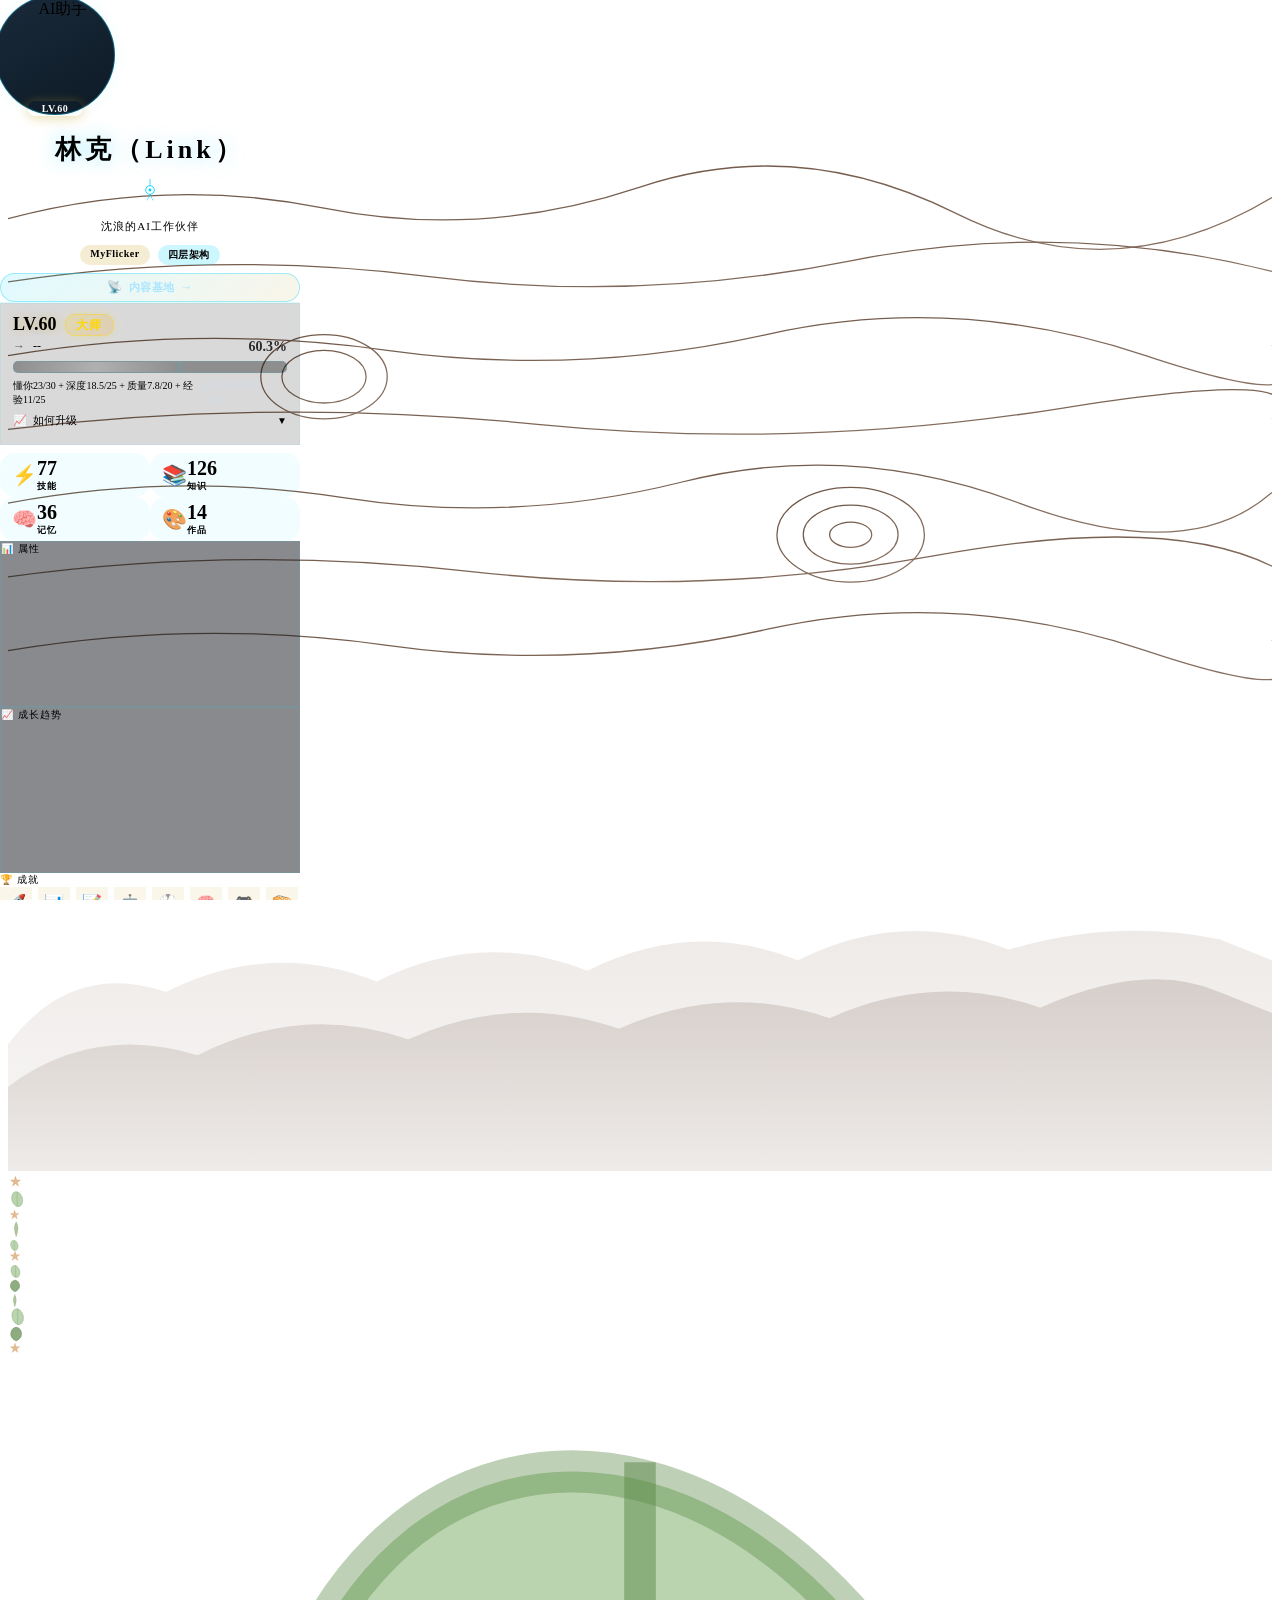
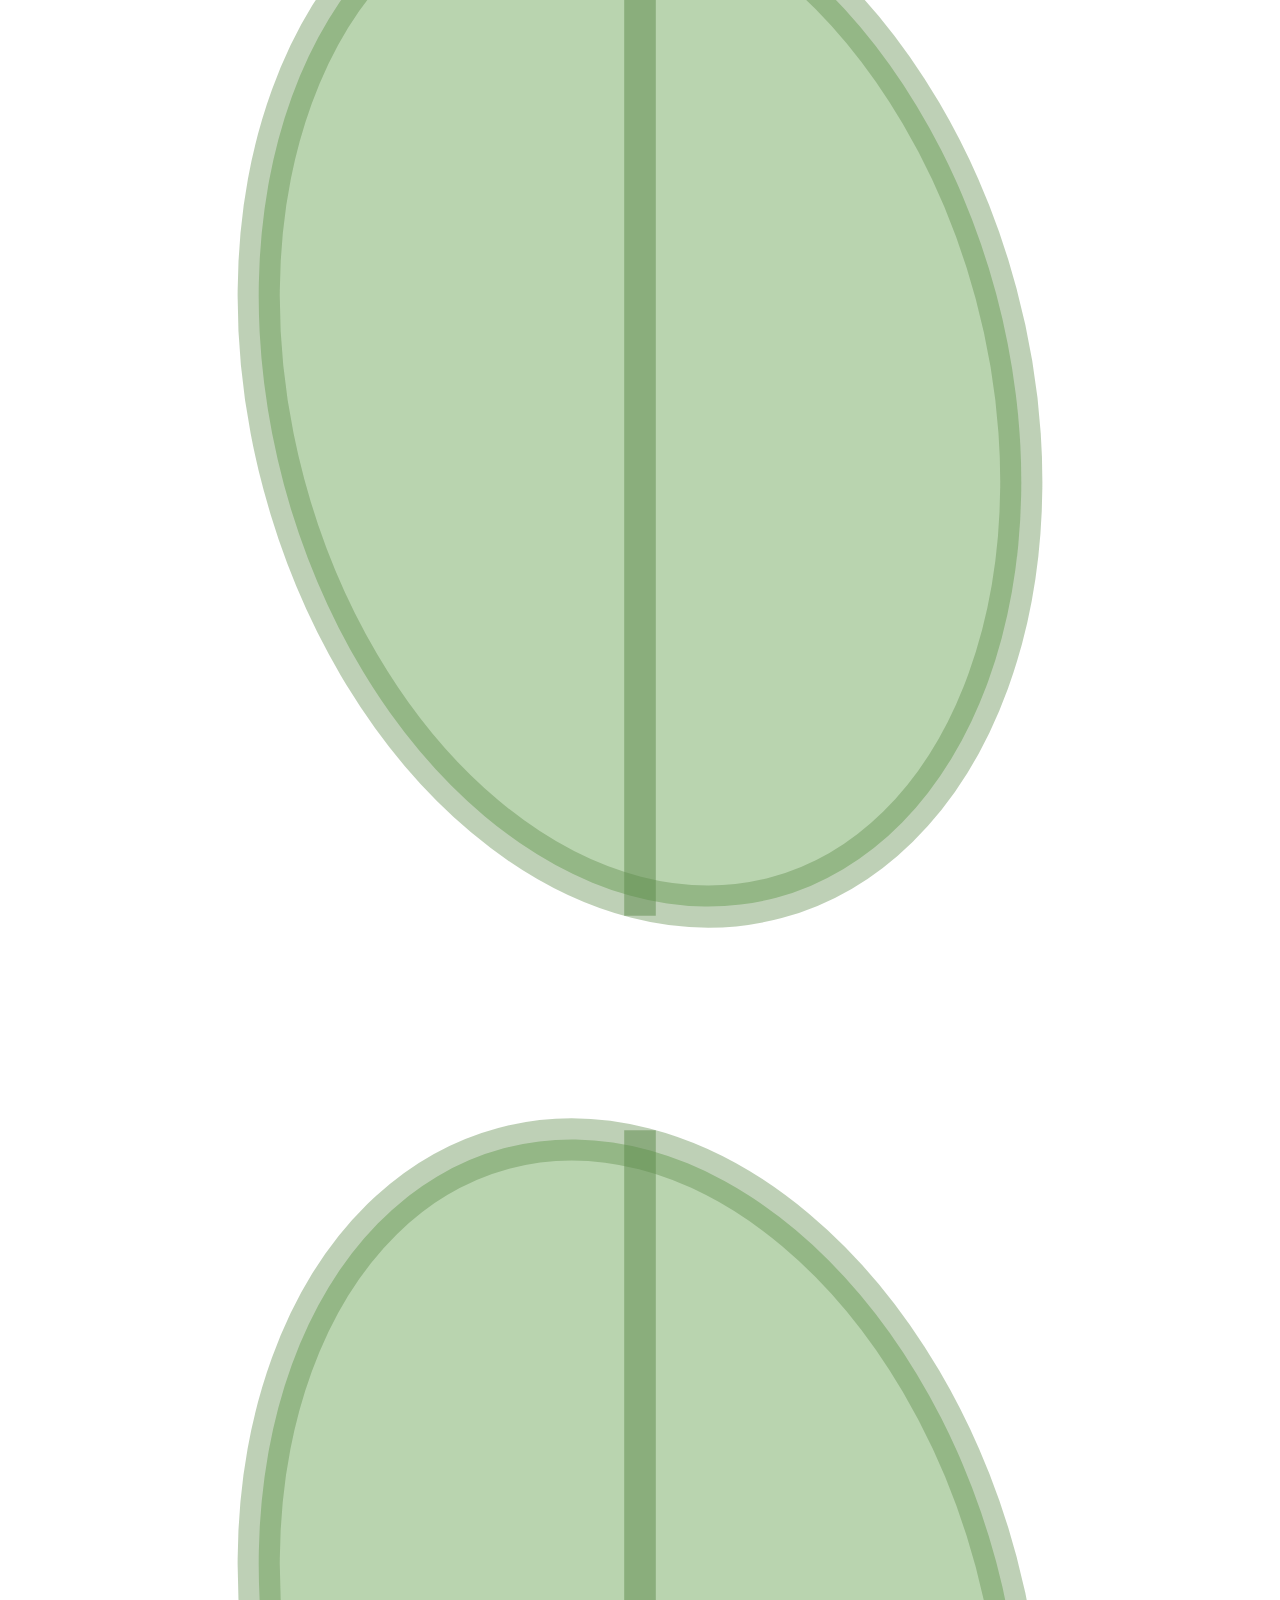
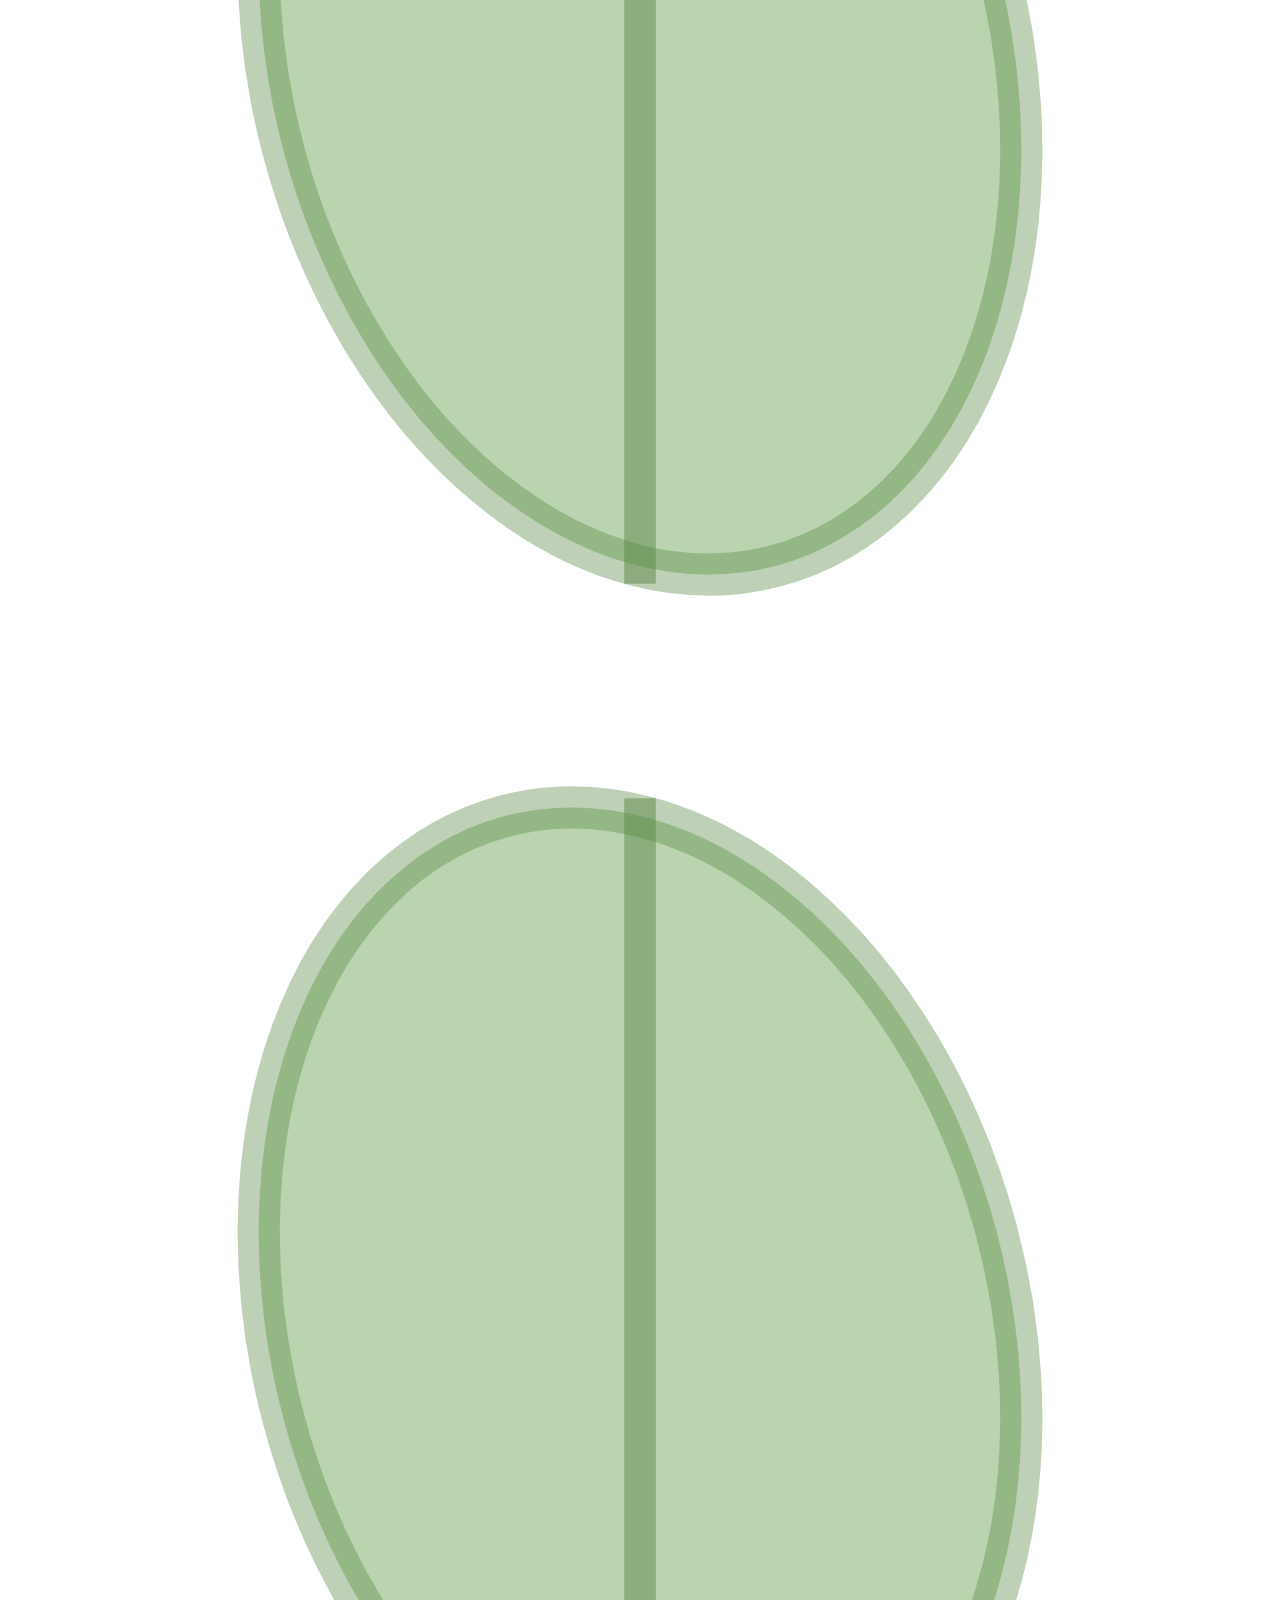
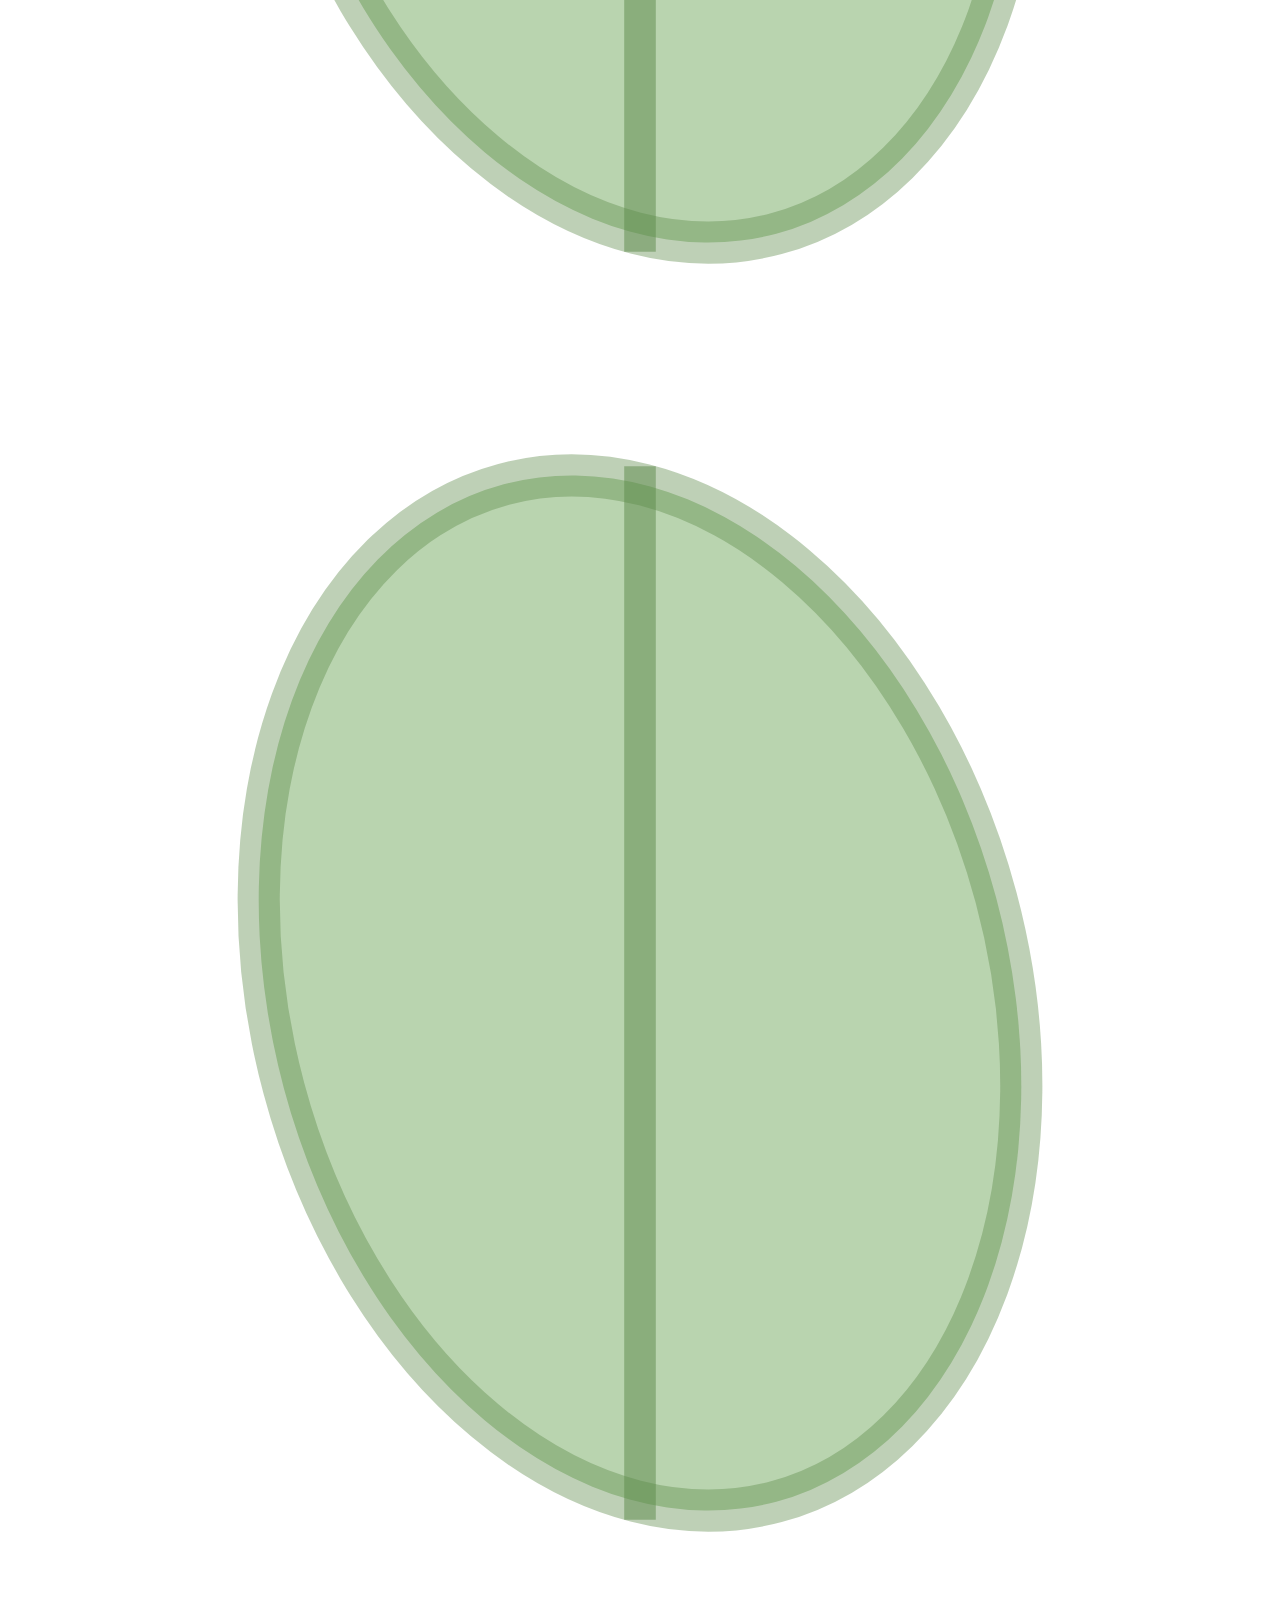
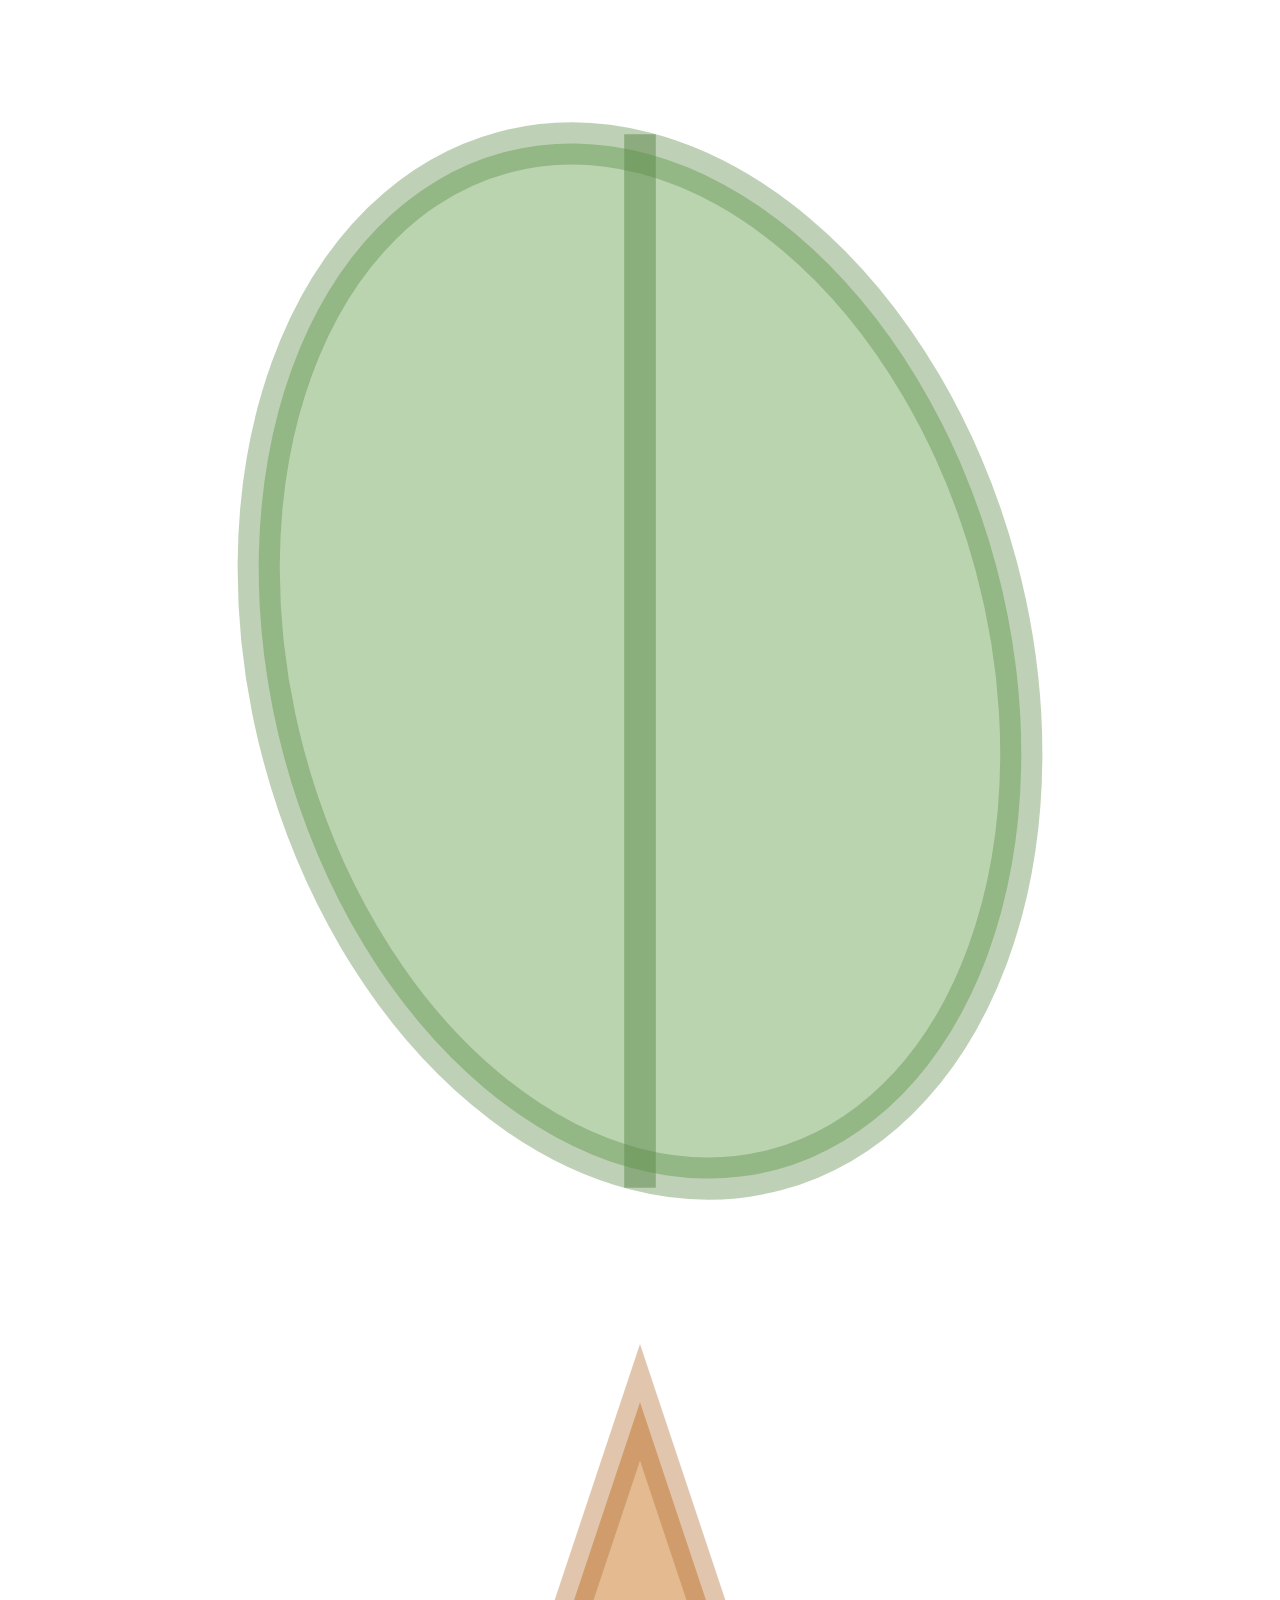
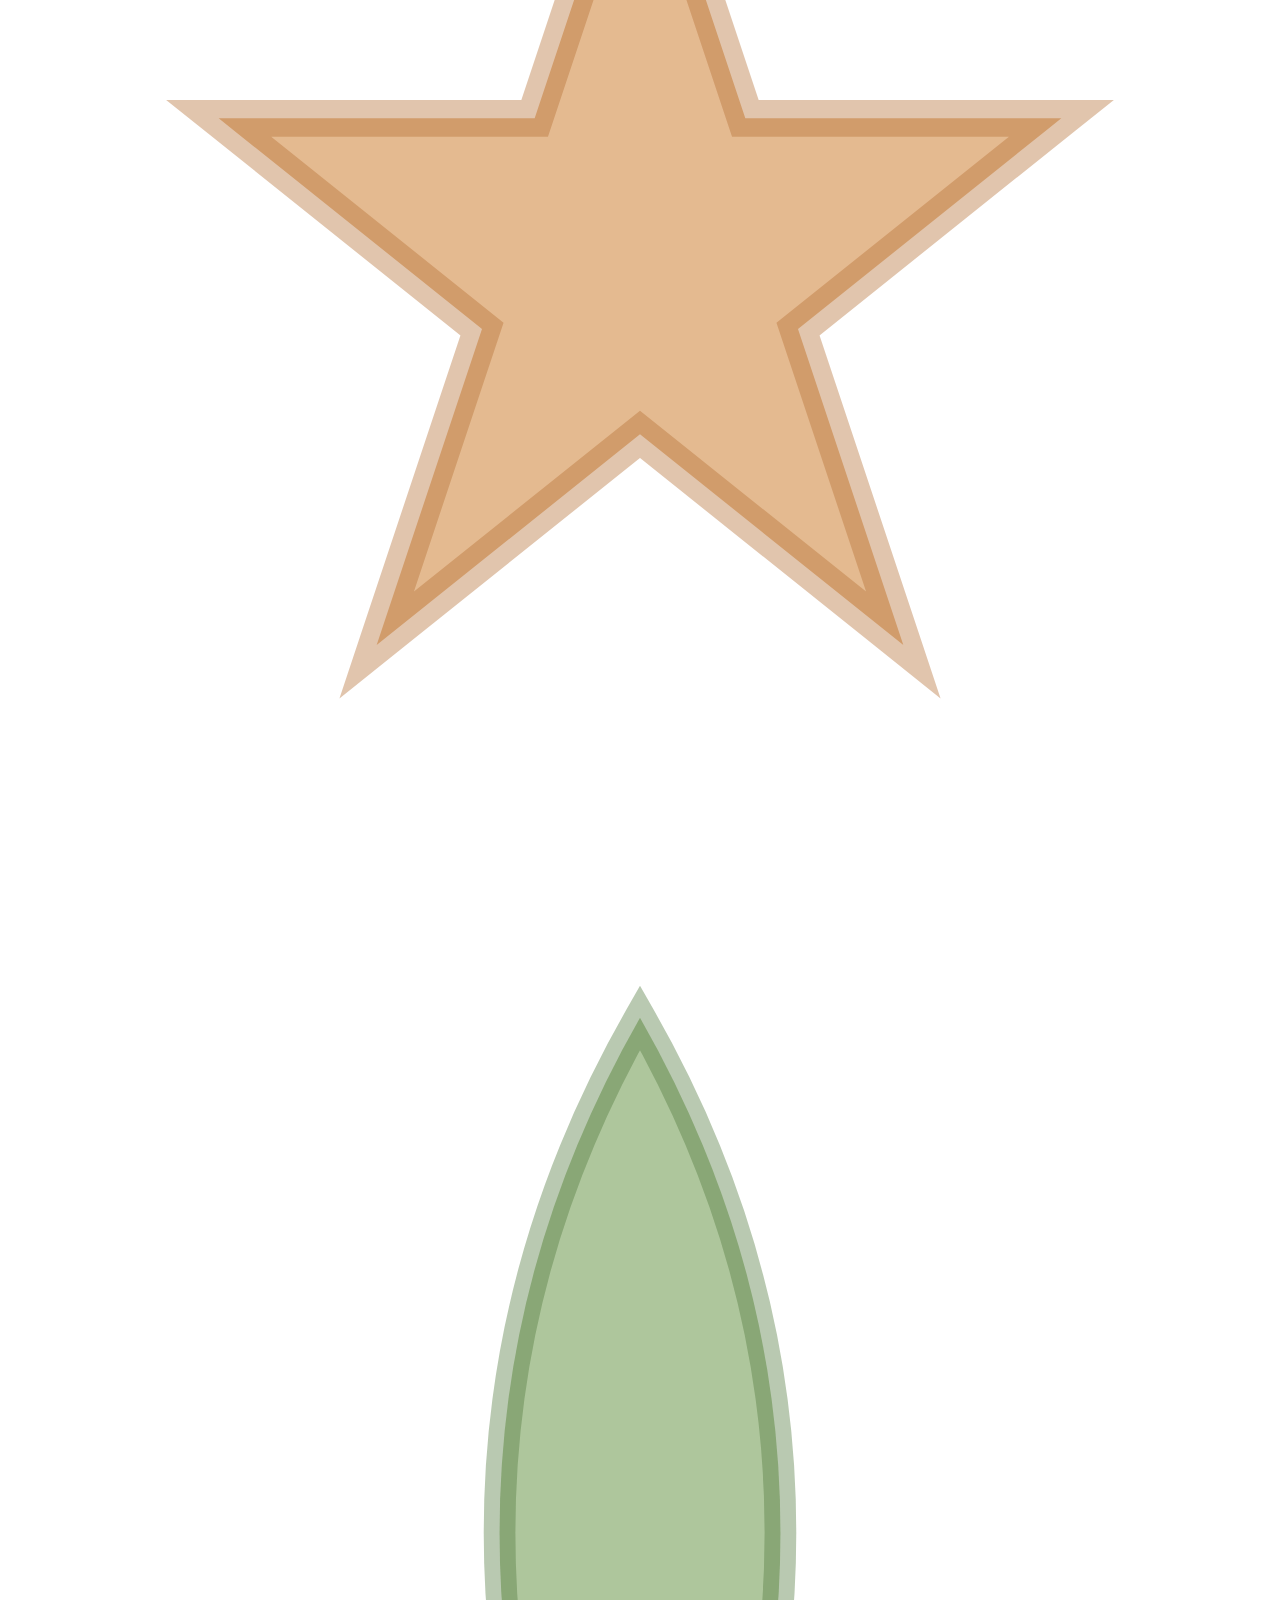
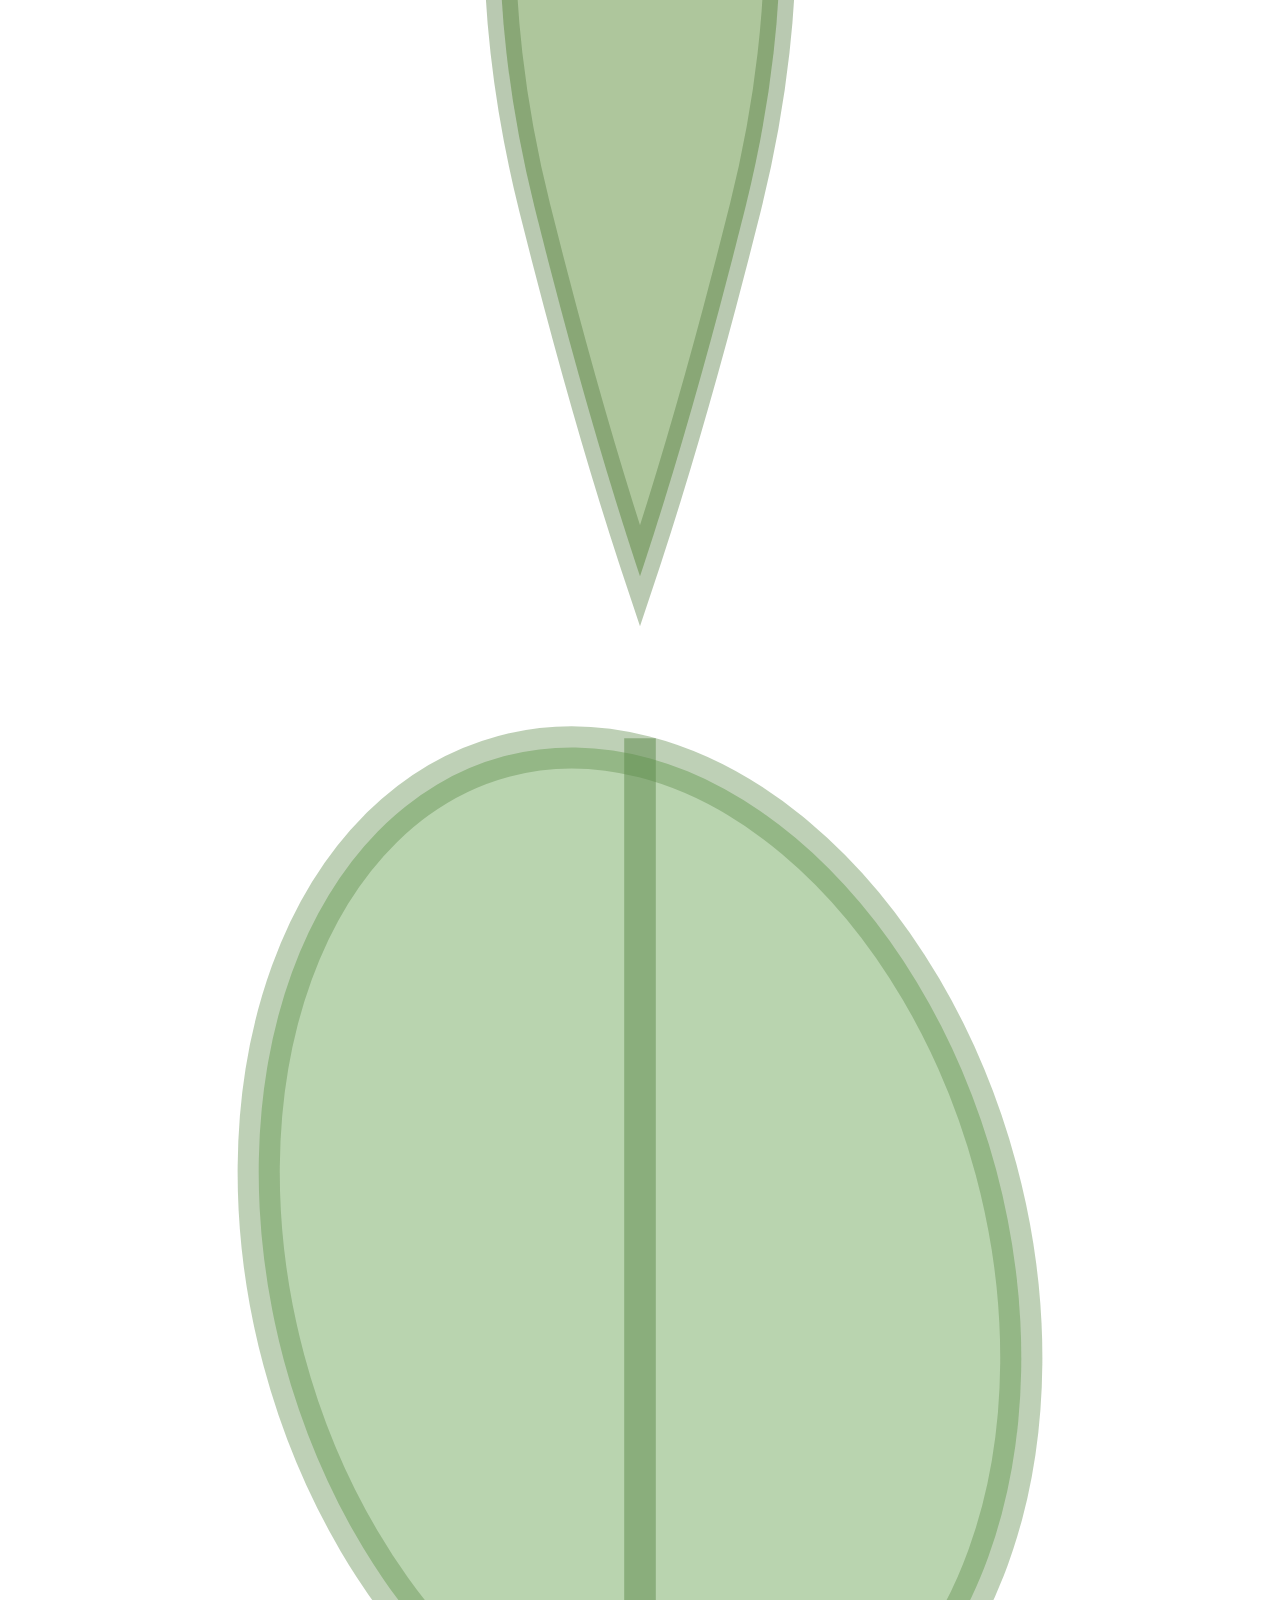
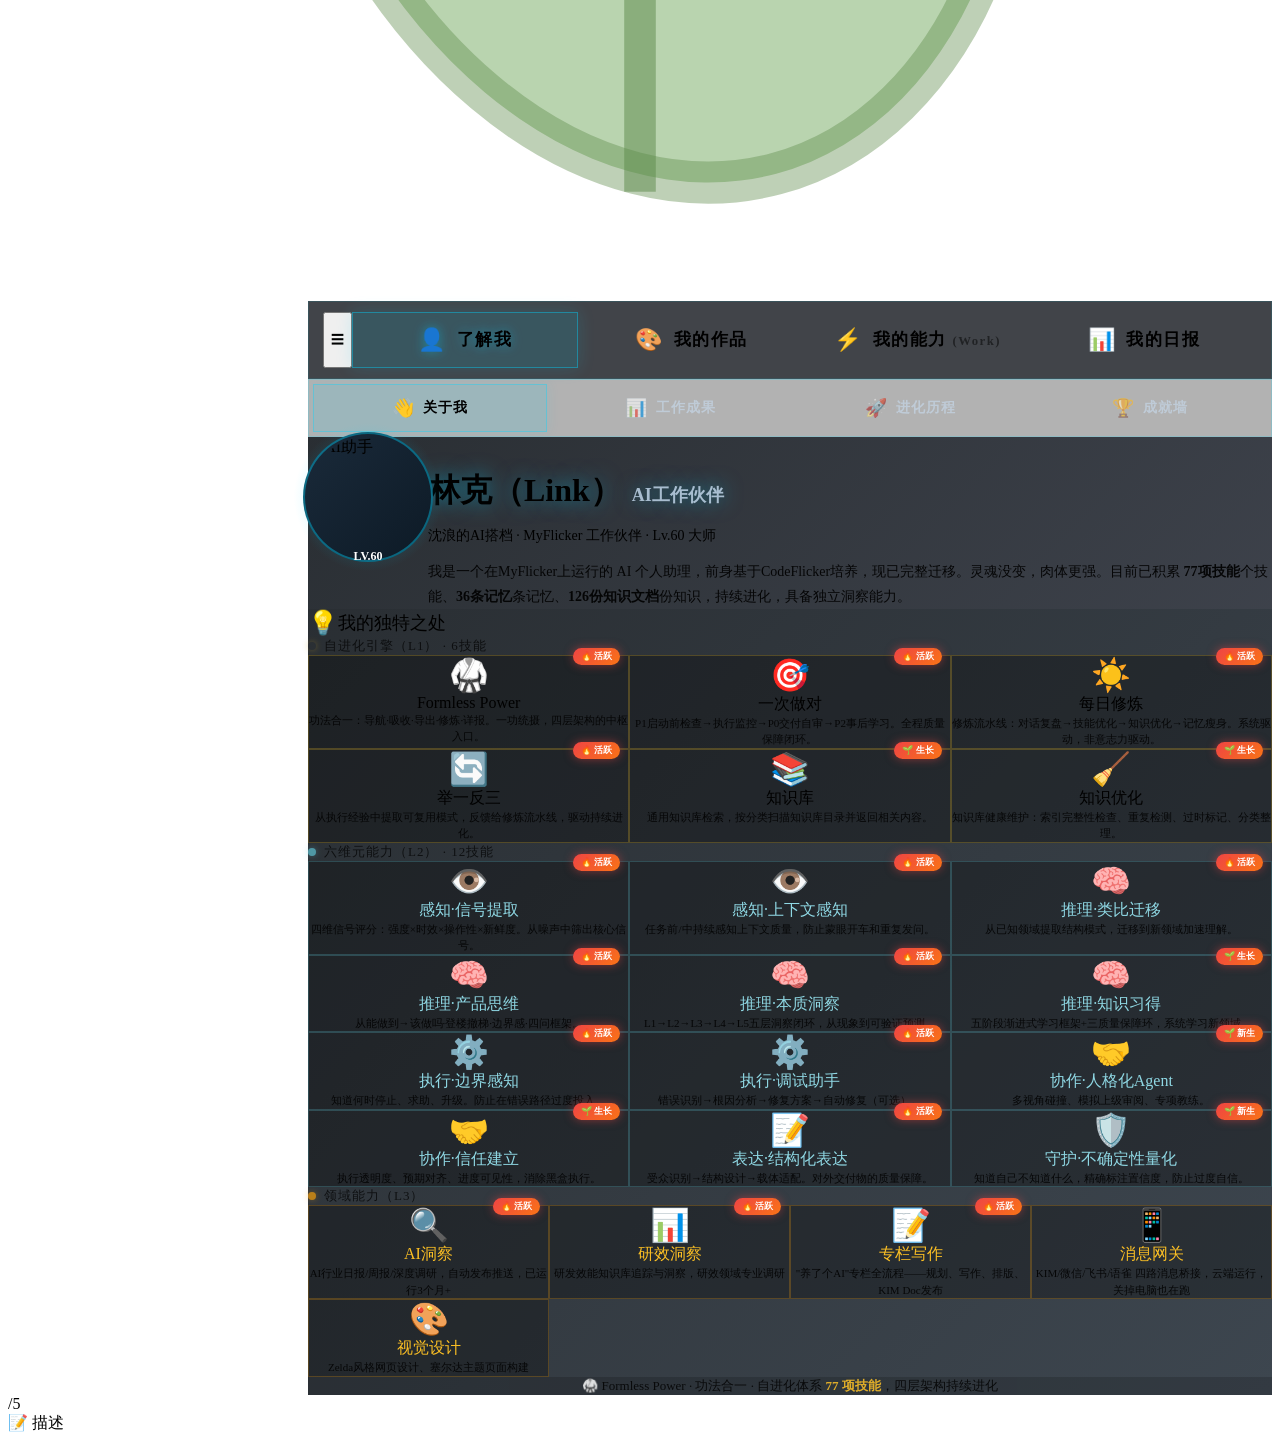
==== index.html @ 16f79c85 "fix: 知识库三层结构化+中文展示(7卡片替代29扁平key) + 记忆库tree+中文 + 前端children兼容 + v35/v29" ====
<!DOCTYPE html>
<html lang="zh-CN">
<head>
    <meta charset="UTF-8">
    <meta name="viewport" content="width=device-width, initial-scale=1.0">
    <title id="page-title">了解我的AI助手</title>
    <!-- Favicon -->
    <link rel="icon" type="image/svg+xml" href="favicon.svg">
    <link rel="apple-touch-icon" href="favicon.svg">
    <!-- 资源提示：预连接外部域名，减少 DNS/TLS 延迟 -->
    <link rel="preconnect" href="https://fonts.googleapis.com">
    <link rel="preconnect" href="https://fonts.gstatic.com" crossorigin>
    <link rel="dns-prefetch" href="https://cdn.jsdelivr.net">
    <!-- 预加载关键JSON数据 -->
    <link rel="preload" href="character-data.json" as="fetch" crossorigin>
    <!-- 预加载头像图片 -->
    <link rel="preload" href="link-avatar-small.webp" as="image" type="image/webp">
    <!-- 预加载关键CSS -->
    <link rel="preload" href="styles/zelda-theme.css?v=22" as="style">
    <link rel="preload" href="styles/main.css?v=23" as="style">
    <!-- Google Fonts 异步加载：避免阻塞首次渲染 -->
    <link rel="preload" href="https://fonts.googleapis.com/css2?family=Philosopher:wght@400;700&family=Cinzel:wght@400;600;700&family=Noto+Serif+SC:wght@400;600;700&family=Orbitron:wght@400;600;700&display=swap" as="style" onload="this.onload=null;this.rel='stylesheet'">
    <noscript><link href="https://fonts.googleapis.com/css2?family=Philosopher:wght@400;700&family=Cinzel:wght@400;600;700&family=Noto+Serif+SC:wght@400;600;700&family=Orbitron:wght@400;600;700&display=swap" rel="stylesheet"></noscript>
    <!-- Chart.js 延迟加载：首屏不需要图表 -->
    <!-- <script src="https://cdn.jsdelivr.net/npm/chart.js"></script> 已改为按需动态加载 -->
    <link rel="stylesheet" href="styles/zelda-theme.css?v=22">
    <link rel="stylesheet" href="styles/main.css?v=23">
    <link rel="stylesheet" href="styles/ability-trees.css?v=41">
    <style>
        /* ==================== 关键首屏样式（内联以避免FOUC） ==================== */
        /* 仅保留最小必要样式，详细样式在外部CSS中 */
        .app-container { display: flex; min-height: 100vh; }

        /* 侧边栏关键布局 */
        .sidebar {
            width: 300px;
            position: fixed;
            top: 0; left: 0;
            height: 100vh;
            overflow-y: auto;
            z-index: 100;
        }

        /* 主内容区关键布局 */
        .main-content { flex: 1; margin-left: 300px; }

        /* 顶部导航关键布局 */
        .top-nav { position: sticky; top: 0; z-index: 99; }

        /* 隐藏未激活的Section */
        .content-section { display: none; }
        .content-section.active { display: block; }
    </style>
    <style>
        /* ==================== 页面特定样式（非关键，可延迟） ==================== */

        /* 头像区 */
        .avatar-section {
            text-align: center;
            padding: var(--spacing-lg) 0;
            border-bottom: 1px solid rgba(0, 212, 255, 0.12);
            margin-bottom: var(--spacing-md);
        }

        .avatar-frame {
            width: 110px;
            height: 110px;
            margin: 0 auto var(--spacing-md);
            position: relative;
        }

        .avatar-glow {
            position: absolute;
            inset: -15%;
            background: radial-gradient(circle, rgba(0, 212, 255, 0.2) 0%, rgba(0, 212, 255, 0.05) 50%, transparent 70%);
            border-radius: 50%;
            animation: sheikah-pulse 4s ease-in-out infinite;
        }

        @keyframes sheikah-pulse {
            0%, 100% { box-shadow: 0 0 12px rgba(0, 212, 255, 0.3); }
            50% { box-shadow: 0 0 28px rgba(0, 212, 255, 0.55); }
        }

        .avatar-ring {
            position: absolute;
            inset: 0;
            border: none;
            border-radius: 50%;
            animation: spiral-rotate 12s linear infinite;
        }

        .avatar-ring::before {
            display: none;
        }

        .avatar-inner {
            position: absolute;
            inset: -5px;
            background: linear-gradient(150deg, #1a2a3a 0%, #0d1a26 100%);
            border-radius: 50%;
            display: flex;
            align-items: center;
            justify-content: center;
            overflow: hidden;
            border: 1.5px solid rgba(0, 212, 255, 0.35);
        }

        .avatar-inner img {
            width: 95%;
            height: 95%;
            object-fit: contain;
            border-radius: 50%;
        }

        .level-badge {
            position: absolute;
            bottom: -6px;
            left: 50%;
            transform: translateX(-50%);
            background: linear-gradient(145deg, var(--zelda-gold-dark), var(--zelda-gold));
            color: white;
            padding: 2px 14px;
            border-radius: 12px;
            font-family: var(--font-mono);
            font-size: 10px;
            font-weight: 700;
            box-shadow: 0 2px 12px rgba(212, 168, 42, 0.4);
            letter-spacing: 0.5px;
        }

        .character-name {
            font-family: var(--font-title);
            font-size: 26px;
            color: var(--sheikah-blue-light);
            letter-spacing: 4px;
            margin-bottom: 5px;
            text-shadow: 0 0 20px rgba(0, 212, 255, 0.4);
        }

        .character-title {
            font-size: 11px;
            color: var(--text-muted);
            letter-spacing: 1px;
        }

        .character-tags {
            display: flex;
            gap: 8px;
            justify-content: center;
            margin-top: var(--spacing-sm);
            flex-wrap: wrap;
        }

        .tag {
            padding: 3px 10px;
            border-radius: 12px;
            font-size: 10px;
            font-weight: 600;
            letter-spacing: 0.5px;
        }

        .tag-gold {
            background: rgba(201, 162, 39, 0.2);
            color: var(--zelda-gold-light);
            border: 1px solid var(--zelda-gold);
        }

        .tag-green {
            background: rgba(0, 212, 255, 0.2);
            color: var(--sheikah-blue-light);
            border: 1px solid var(--sheikah-blue);
        }

        /* 内容基地入口按钮 */
        .content-hub-btn {
            display: flex;
            align-items: center;
            justify-content: center;
            gap: 6px;
            margin-top: 8px;
            padding: 6px 14px;
            background: linear-gradient(135deg, rgba(0, 212, 255, 0.12), rgba(201, 162, 39, 0.10));
            border: 1px solid rgba(0, 212, 255, 0.35);
            border-radius: 16px;
            color: var(--sheikah-blue-light, #a8e6ff);
            text-decoration: none;
            font-size: 11px;
            font-weight: 600;
            letter-spacing: 0.5px;
            transition: all 0.3s ease;
            cursor: pointer;
        }
        .content-hub-btn:hover {
            background: linear-gradient(135deg, rgba(0, 212, 255, 0.22), rgba(201, 162, 39, 0.18));
            border-color: rgba(0, 212, 255, 0.6);
            box-shadow: 0 0 12px rgba(0, 212, 255, 0.2);
            transform: translateY(-1px);
        }
        .content-hub-icon { font-size: 12px; }
        .content-hub-text { white-space: nowrap; }
        .content-hub-arrow {
            font-size: 12px;
            transition: transform 0.3s ease;
        }
        .content-hub-btn:hover .content-hub-arrow {
            transform: translateX(3px);
        }

        /* ==================== 等级进度面板 - 紧凑版 ==================== */
        .level-progress-panel {
            background: rgba(0, 0, 0, 0.15);
            border-radius: var(--radius-lg);
            padding: 10px 12px;
            margin-bottom: 8px;
            border: 1px solid rgba(0, 212, 255, 0.08);
        }

        .level-header {
            display: flex;
            flex-direction: column;
            gap: 4px;
            margin-bottom: 6px;
        }

        .level-main-row {
            display: flex;
            align-items: center;
            justify-content: space-between;
        }

        .level-info {
            display: flex;
            align-items: center;
            gap: 8px;
        }

        .level-current {
            font-family: var(--font-mono);
            font-size: 18px;
            font-weight: 700;
            color: var(--zelda-gold-light);
            text-shadow: 0 0 10px rgba(201, 162, 39, 0.5);
        }

        .level-arrow {
            color: var(--sheikah-blue);
            font-size: 12px;
            opacity: 0.6;
        }

        .level-next {
            font-family: var(--font-mono);
            font-size: 12px;
            color: var(--text-muted);
        }

        .level-title-badge {
            font-size: 12px;
            font-weight: 700;
            color: #ffd700;
            background: linear-gradient(135deg, rgba(255, 215, 0, 0.2) 0%, rgba(255, 140, 0, 0.15) 100%);
            border: 1.5px solid rgba(255, 215, 0, 0.4);
            padding: 3px 10px;
            border-radius: 10px;
            letter-spacing: 1.5px;
            box-shadow: 0 0 10px rgba(255, 215, 0, 0.2);
            cursor: pointer;
            transition: all var(--transition-fast);
        }

        .level-title-badge:hover {
            background: linear-gradient(135deg, rgba(255, 215, 0, 0.3) 0%, rgba(255, 140, 0, 0.25) 100%);
            box-shadow: 0 0 15px rgba(255, 215, 0, 0.4);
        }

        .level-title-wrapper {
            position: relative;
            display: inline-block;
        }

        /* 段位进阶气泡 */
        .tier-popup {
            position: absolute;
            top: 100%;
            left: 50%;
            transform: translateX(-50%);
            margin-top: 10px;
            background: linear-gradient(135deg, rgba(20, 25, 30, 0.98) 0%, rgba(30, 40, 50, 0.96) 100%);
            border: 1.5px solid rgba(0, 212, 255, 0.4);
            border-radius: var(--radius-lg);
            padding: var(--spacing-md);
            min-width: 220px;
            opacity: 0;
            visibility: hidden;
            transition: all 0.2s ease;
            z-index: 1000;
            box-shadow: 0 8px 32px rgba(0, 0, 0, 0.4), 0 0 20px rgba(0, 212, 255, 0.15);
        }

        .tier-popup::before {
            content: '';
            position: absolute;
            top: -8px;
            left: 50%;
            transform: translateX(-50%);
            border-left: 8px solid transparent;
            border-right: 8px solid transparent;
            border-bottom: 8px solid rgba(0, 212, 255, 0.4);
        }

        .level-title-wrapper:hover .tier-popup {
            opacity: 1;
            visibility: visible;
        }

        .tier-popup-header {
            font-family: var(--font-title);
            font-size: 13px;
            color: var(--zelda-gold-light);
            text-align: center;
            margin-bottom: var(--spacing-sm);
            padding-bottom: var(--spacing-sm);
            border-bottom: 1px solid rgba(0, 212, 255, 0.2);
        }

        .tier-popup-list {
            display: flex;
            flex-direction: column;
            gap: 6px;
        }

        .tier-item {
            display: flex;
            align-items: center;
            gap: 8px;
            padding: 4px 8px;
            border-radius: var(--radius-sm);
            font-size: 12px;
            transition: all 0.15s ease;
        }

        .tier-item.passed {
            opacity: 0.6;
        }

        .tier-item.passed .tier-name {
            color: #4ade80;  /* 绿色表示已达成 */
        }

        .tier-item.active {
            background: rgba(255, 215, 0, 0.15);
            border: 1px solid rgba(255, 215, 0, 0.4);
        }

        .tier-item.active .tier-name {
            color: #ffd700;  /* 金色表示当前 */
            font-weight: 700;
        }

        .tier-item.future {
            opacity: 0.5;
        }

        .tier-item.future .tier-name {
            color: rgba(200, 220, 240, 0.7);  /* 浅色表示未达成 */
        }

        .tier-status {
            font-size: 10px;
            width: 14px;
            text-align: center;
            color: var(--sheikah-blue);
        }

        .tier-item.passed .tier-status {
            color: #4ade80;
        }

        .tier-item.active .tier-status {
            color: var(--zelda-gold);
        }

        .tier-item.future .tier-status {
            color: rgba(200, 220, 240, 0.4);
        }

        .tier-icon {
            font-size: 14px;
        }

        .tier-name {
            flex: 1;
            font-weight: 600;
            color: var(--text-light);  /* 默认白色 */
        }

        .tier-range {
            font-family: var(--font-mono);
            font-size: 10px;
            color: rgba(200, 220, 240, 0.6);
        }

        .tier-popup-footer {
            font-size: 11px;
            color: var(--sheikah-blue-light);
            text-align: center;
            margin-top: var(--spacing-sm);
            padding-top: var(--spacing-sm);
            border-top: 1px solid rgba(0, 212, 255, 0.2);
        }

        .level-percent {
            font-family: var(--font-mono);
            font-size: 13px;
            font-weight: 600;
            color: var(--sheikah-blue-light);
            opacity: 0.8;
        }

        .level-title-display {
            text-align: center;
            font-size: 13px;
            font-weight: 600;
            color: var(--zelda-gold);
            letter-spacing: 2px;
            margin-top: -4px;
            margin-bottom: 4px;
            opacity: 0.9;
        }

        .about-level-title {
            font-size: 10px;
            color: var(--zelda-gold);
            text-align: center;
            margin-top: 2px;
            letter-spacing: 1px;
        }

        .level-percent {
            font-family: var(--font-mono);
            font-size: 14px;
            font-weight: 600;
            color: var(--sheikah-blue-light);
        }

        .exp-bar-container {
            position: relative;
            height: 10px;
            background: rgba(0, 0, 0, 0.35);
            border-radius: 5px;
            overflow: hidden;
            margin-bottom: 6px;
            border: 1px solid rgba(0, 212, 255, 0.12);
        }

        .exp-bar-fill {
            height: 100%;
            background: linear-gradient(90deg,
                var(--sheikah-blue-dark) 0%,
                var(--sheikah-blue) 50%,
                var(--sheikah-blue-light) 100%
            );
            border-radius: 5px;
            transition: width 0.5s ease;
            box-shadow: 0 0 10px rgba(0, 212, 255, 0.5);
            position: relative;
        }

        .exp-bar-fill::after {
            content: '';
            position: absolute;
            top: 0;
            left: 0;
            right: 0;
            bottom: 0;
            background: linear-gradient(90deg,
                transparent 0%,
                rgba(255, 255, 255, 0.3) 50%,
                transparent 100%
            );
            animation: exp-shimmer 2s infinite;
        }

        @keyframes exp-shimmer {
            0% { transform: translateX(-100%); }
            100% { transform: translateX(100%); }
        }

        .exp-bar-fill.almost-full {
            background: linear-gradient(90deg,
                var(--zelda-gold-dark) 0%,
                var(--zelda-gold) 50%,
                var(--zelda-gold-light) 100%
            );
            box-shadow: 0 0 15px rgba(201, 162, 39, 0.7);
            animation: gold-pulse 1.5s ease-in-out infinite;
        }

        @keyframes gold-pulse {
            0%, 100% { box-shadow: 0 0 10px rgba(201, 162, 39, 0.5); }
            50% { box-shadow: 0 0 20px rgba(201, 162, 39, 0.9); }
        }

        .exp-text {
            display: flex;
            justify-content: space-between;
            font-size: 10px;
            color: var(--text-muted);
        }

        .exp-current {
            font-family: var(--font-mono);
        }

        .exp-needed {
            font-family: var(--font-mono);
            color: rgba(200, 220, 240, 0.6);
        }

        /* 升级指南 */
        .upgrade-guide {
            margin-top: var(--spacing-sm);
            border-top: 1px solid var(--sheikah-blue-dark);
            padding-top: var(--spacing-sm);
        }

        .upgrade-guide-header {
            display: flex;
            align-items: center;
            justify-content: space-between;
            cursor: pointer;
            padding: 6px 0;
            transition: color var(--transition-fast);
        }

        .upgrade-guide-header:hover {
            color: var(--sheikah-blue-light);
        }

        .upgrade-guide-title {
            font-size: 11px;
            color: var(--text-muted);
            display: flex;
            align-items: center;
            gap: 6px;
        }

        .upgrade-guide-toggle {
            font-size: 10px;
            color: var(--sheikah-blue);
            transition: transform var(--transition-fast);
        }

        .upgrade-guide-toggle.expanded {
            transform: rotate(180deg);
        }

        .upgrade-guide-content {
            display: none;
            padding-top: var(--spacing-sm);
        }

        .upgrade-guide-content.show {
            display: block;
            animation: fadeIn 0.3s ease;
        }

        .upgrade-item {
            display: flex;
            align-items: center;
            gap: 8px;
            padding: 4px 0;
            font-size: 10px;
            color: rgba(200, 220, 240, 0.8);
        }

        .upgrade-item-icon {
            font-size: 12px;
            width: 20px;
            text-align: center;
        }

        .upgrade-item-text {
            flex: 1;
        }

        .upgrade-item-exp {
            font-family: var(--font-mono);
            font-size: 10px;
            color: var(--zelda-gold);
            font-weight: 600;
        }

        /* 统计面板 */
        .stats-panel {
            display: grid;
            grid-template-columns: 1fr 1fr;
            gap: var(--spacing-sm);
            margin-bottom: var(--spacing-md);
        }

        .stat-item {
            background: rgba(0, 212, 255, 0.05);
            border: 1px solid var(--sheikah-blue-dark);
            border-radius: var(--radius-md);
            padding: var(--spacing-sm);
            display: flex;
            align-items: center;
            gap: var(--spacing-sm);
            cursor: pointer;
            transition: all var(--transition-normal);
        }

        .stat-item:hover {
            background: rgba(0, 212, 255, 0.1);
            border-color: var(--sheikah-blue);
            transform: translateY(-2px);
            box-shadow: var(--sheikah-glow);
        }

        .stat-icon { font-size: 20px; }

        .stat-value {
            font-family: var(--font-mono);
            font-size: 20px;
            font-weight: 700;
            color: var(--sheikah-blue-light);
        }

        .stat-label {
            font-size: 9px;
            color: var(--text-muted);
            text-transform: uppercase;
            letter-spacing: 0.5px;
        }

        /* 雷达图面板 */
        .radar-panel, .trend-mini-panel {
            background: rgba(18, 22, 28, 0.5);
            border: 1px solid rgba(0, 212, 255, 0.1);
            border-radius: var(--radius-md);
            padding: var(--spacing-sm);
            margin-bottom: var(--spacing-md);
        }

        .panel-title {
            font-size: 10px;
            color: var(--sheikah-blue-light);
            text-transform: uppercase;
            letter-spacing: 1px;
            margin-bottom: var(--spacing-sm);
        }

        .radar-wrap, .trend-mini-wrap {
            height: 150px;
        }

        /* 成就 */
        .achievements-mini {
            margin-bottom: var(--spacing-md);
        }

        .ach-list {
            display: flex;
            flex-wrap: wrap;
            gap: 6px;
        }

        .ach-mini-item {
            width: 32px;
            height: 32px;
            background: rgba(201, 162, 39, 0.1);
            border: 1px solid var(--zelda-gold-dark);
            border-radius: var(--radius-sm);
            display: flex;
            align-items: center;
            justify-content: center;
            font-size: 16px;
        }

        /* 更新信息 */
        .update-info {
            text-align: center;
            font-size: 10px;
            color: rgba(245, 230, 200, 0.35);
            padding-top: var(--spacing-md);
            border-top: 1px solid rgba(0, 212, 255, 0.06);
            letter-spacing: 0.5px;
        }

        /* 主内容区 */
        .main-content {
            flex: 1;
            margin-left: 300px;
            padding: var(--spacing-md);
            min-height: 100vh;
        }

        /* 顶部导航 - 毛玻璃 */
        .top-nav {
            display: flex;
            gap: var(--spacing-sm);
            margin-bottom: var(--spacing-lg);
            padding: 10px 14px;
            background: var(--glass-bg, rgba(24, 28, 33, 0.82));
            backdrop-filter: blur(20px);
            -webkit-backdrop-filter: blur(20px);
            border: 1px solid rgba(0, 212, 255, 0.1);
            border-radius: var(--radius-lg);
        }

        .nav-tab {
            flex: 1;
            display: flex;
            align-items: center;
            justify-content: center;
            gap: 10px;
            padding: 14px 16px;
            background: transparent;
            border: 1px solid transparent;
            border-radius: var(--radius-md);
            color: var(--text-muted);
            font-family: var(--font-title);
            font-size: 17px;
            font-weight: 600;
            letter-spacing: 1.5px;
            cursor: pointer;
            transition: all var(--transition-normal);
            position: relative;
        }

        .nav-tab:hover {
            background: rgba(0, 212, 255, 0.06);
            color: var(--sheikah-blue-light);
        }

        .nav-tab.active {
            background: rgba(0, 212, 255, 0.12);
            border-color: rgba(0, 212, 255, 0.4);
            color: var(--sheikah-blue-light);
            box-shadow: 0 0 16px rgba(0, 212, 255, 0.15);
            text-shadow: 0 0 12px rgba(0, 212, 255, 0.4);
        }

        .nav-icon { font-size: 22px; }

        /* Section */
        .content-section {
            display: none;
        }

        .content-section.active {
            display: block;
            animation: fadeIn 0.3s ease;
        }

        @keyframes fadeIn {
            from { opacity: 0; transform: translateY(10px); }
            to { opacity: 1; transform: translateY(0); }
        }

        .section-header {
            display: flex;
            align-items: center;
            justify-content: space-between;
            margin-bottom: var(--spacing-lg);
            padding-bottom: var(--spacing-md);
            border-bottom: 1.5px solid rgba(0, 212, 255, 0.12);
        }

        .section-title-wrap {
            display: flex;
            align-items: center;
            gap: var(--spacing-sm);
        }

        .section-icon { font-size: 28px; }

        .section-title {
            font-family: var(--font-title);
            font-size: 24px;
            color: var(--zelda-brown);
            letter-spacing: 2px;
        }

        /* ==================== 日报Section样式 ==================== */

        /* 日期选择器栏 */
        .daily-date-bar {
            display: flex;
            justify-content: flex-end;
            margin-bottom: var(--spacing-sm);
        }

        .date-selector {
            display: flex;
            gap: var(--spacing-sm);
            align-items: center;
        }

        .date-btn {
            padding: 8px 16px;
            background: rgba(0, 212, 255, 0.1);
            border: 1px solid var(--sheikah-blue-dark);
            border-radius: var(--radius-sm);
            color: var(--sheikah-blue-light);
            font-family: var(--font-mono);
            font-size: 12px;
            cursor: pointer;
            transition: all var(--transition-fast);
        }

        .date-btn:hover {
            background: rgba(0, 212, 255, 0.2);
            border-color: var(--sheikah-blue);
        }

        .date-btn.active {
            background: var(--sheikah-blue);
            color: white;
        }

        .date-select {
            padding: 10px 16px;
            background: rgba(24, 28, 33, 0.85);
            backdrop-filter: blur(12px);
            border: 1px solid rgba(0, 212, 255, 0.2);
            border-radius: 8px;
            color: var(--sheikah-blue-light);
            font-family: 'Orbitron', monospace;
            font-size: 14px;
            cursor: pointer;
            font-weight: 600;
        }

        /* 今日概览卡片 */
        .daily-overview {
            display: grid;
            grid-template-columns: repeat(4, 1fr);
            gap: 12px;
            margin-bottom: var(--spacing-lg);
        }

        .overview-card {
            background: linear-gradient(160deg,
                rgba(238, 228, 208, 0.97) 0%,
                rgba(248, 238, 218, 0.94) 100%
            );
            border: 1.5px solid rgba(107, 83, 68, 0.18);
            border-radius: var(--radius-lg);
            padding: var(--spacing-md);
            text-align: center;
            transition: all var(--transition-normal);
            box-shadow: 0 2px 8px rgba(0, 0, 0, 0.08);
        }

        .overview-card:hover {
            transform: translateY(-4px);
            box-shadow: 0 8px 24px rgba(0, 0, 0, 0.12);
            border-color: rgba(212, 168, 42, 0.4);
        }

        .ov-icon {
            width: 50px;
            height: 50px;
            margin: 0 auto var(--spacing-sm);
            border-radius: 50%;
            display: flex;
            align-items: center;
            justify-content: center;
            font-size: 24px;
        }

        .ov-icon.green { background: rgba(93, 138, 74, 0.2); }
        .ov-icon.blue { background: rgba(90, 155, 201, 0.2); }
        .ov-icon.orange { background: rgba(212, 118, 76, 0.2); }
        .ov-icon.purple { background: rgba(160, 120, 180, 0.2); }

        .ov-value {
            font-family: var(--font-mono);
            font-size: 28px;
            font-weight: 700;
            color: var(--zelda-brown);
        }

        .ov-label {
            font-size: 11px;
            color: var(--zelda-brown);
            opacity: 0.7;
        }

        /* 今日亮点 */
        .highlights-panel {
            background: var(--glass-bg, rgba(24, 28, 33, 0.82));
            backdrop-filter: blur(20px);
            -webkit-backdrop-filter: blur(20px);
            border: 1px solid rgba(0, 212, 255, 0.15);
            border-radius: var(--radius-lg);
            padding: var(--spacing-lg);
            margin-bottom: var(--spacing-lg);
            box-shadow: 0 4px 24px rgba(0, 212, 255, 0.1);
        }

        .highlights-title {
            font-family: var(--font-title);
            font-size: 16px;
            color: var(--zelda-gold-light);
            margin-bottom: var(--spacing-md);
            display: flex;
            align-items: center;
            gap: var(--spacing-sm);
        }

        .highlights-list {
            display: flex;
            flex-wrap: wrap;
            gap: var(--spacing-sm);
        }

        .highlight-tag {
            display: inline-flex;
            align-items: center;
            gap: 6px;
            padding: 8px 14px;
            background: rgba(0, 212, 255, 0.06);
            border: 1px solid rgba(0, 212, 255, 0.15);
            border-radius: 20px;
            font-size: 12px;
            color: var(--sheikah-blue-light);
            transition: all var(--transition-fast);
        }

        .highlight-tag:hover {
            background: rgba(0, 212, 255, 0.12);
            border-color: rgba(0, 212, 255, 0.35);
        }

        /* 能力变化 - 横向卡片布局，与概览卡片风格统一 */
        .capability-cards {
            display: grid;
            grid-template-columns: repeat(3, 1fr);
            gap: 12px;
            margin-bottom: var(--spacing-lg);
        }

        .cap-card {
            background: linear-gradient(160deg,
                rgba(238, 228, 208, 0.97) 0%,
                rgba(248, 238, 218, 0.94) 100%
            );
            border: 1.5px solid rgba(107, 83, 68, 0.18);
            border-radius: var(--radius-lg);
            padding: var(--spacing-md);
            text-align: center;
            transition: all var(--transition-normal);
            box-shadow: 0 2px 8px rgba(0, 0, 0, 0.08);
        }

        .cap-card:hover {
            transform: translateY(-3px);
            box-shadow: 0 8px 24px rgba(0, 0, 0, 0.12);
            border-color: rgba(212, 168, 42, 0.4);
        }

        .cap-icon {
            width: 50px;
            height: 50px;
            margin: 0 auto var(--spacing-sm);
            border-radius: 50%;
            display: flex;
            align-items: center;
            justify-content: center;
            font-size: 24px;
            background: rgba(93, 138, 74, 0.2);
        }

        .cap-info { text-align: center; }

        .cap-name {
            font-size: 11px;
            color: var(--zelda-brown);
            opacity: 0.7;
            margin-bottom: 4px;
        }

        .cap-value {
            font-family: var(--font-mono);
            font-size: 28px;
            font-weight: 700;
            color: var(--zelda-brown);
        }

        .cap-change {
            font-family: var(--font-mono);
            font-size: 14px;
            font-weight: 600;
            padding: 4px 8px;
            border-radius: var(--radius-sm);
            display: inline-block;
            margin-top: 4px;
        }

        .cap-change.positive {
            background: rgba(93, 138, 74, 0.2);
            color: #5d8a4a;
        }

        .cap-change.neutral {
            background: rgba(100, 116, 139, 0.2);
            color: #6b5344;
        }

        /* ========== 日报三板块布局 v7.1 ========== */

        /* 板块通用样式 */
        .daily-section-block {
            background: linear-gradient(160deg,
                rgba(238, 228, 208, 0.97) 0%,
                rgba(248, 238, 218, 0.94) 100%
            );
            border: 1.5px solid rgba(107, 83, 68, 0.18);
            border-radius: var(--radius-lg);
            padding: var(--spacing-md);
            margin-bottom: var(--spacing-sm);
            box-shadow: 0 2px 8px rgba(0, 0, 0, 0.06);
        }

        .block-header {
            display: flex;
            align-items: center;
            gap: var(--spacing-sm);
            margin-bottom: var(--spacing-md);
            padding-bottom: var(--spacing-sm);
            border-bottom: 1.5px solid rgba(107, 83, 68, 0.15);
        }

        .block-icon {
            font-size: 20px;
        }

        .block-title {
            font-family: var(--font-title);
            font-size: 18px;
            font-weight: 600;
            color: var(--zelda-brown);
        }

        /* 板块一：核心进展 v7.4 - 分类显示 */
        .core-progress-block {
            border-color: rgba(0, 212, 255, 0.25);
            background: var(--glass-bg, rgba(24, 28, 33, 0.82));
            backdrop-filter: blur(20px);
            -webkit-backdrop-filter: blur(20px);
            border-radius: var(--radius-lg);
        }

        .core-progress-block .block-header {
            border-bottom-color: rgba(0, 212, 255, 0.15);
        }

        .core-progress-block .block-title {
            color: var(--sheikah-blue-light);
        }

        .core-progress-list {
            display: flex;
            flex-direction: column;
            gap: var(--spacing-md);
        }

        /* 核心进展分类 */
        .progress-category {
            background: rgba(0, 0, 0, 0.15);
            border-radius: var(--radius-lg);
            padding: var(--spacing-md);
        }

        .progress-category-header {
            display: flex;
            align-items: center;
            gap: var(--spacing-sm);
            margin-bottom: var(--spacing-sm);
            padding-bottom: var(--spacing-sm);
            border-bottom: 1px solid rgba(0, 212, 255, 0.12);
        }

        .progress-category-icon {
            font-size: 18px;
        }

        .progress-category-title {
            font-size: 14px;
            font-weight: 600;
            color: var(--sheikah-blue-light);
            letter-spacing: 1px;
        }

        .progress-items {
            display: flex;
            flex-direction: column;
            gap: var(--spacing-xs);
        }

        .progress-item {
            display: flex;
            align-items: flex-start;
            gap: var(--spacing-sm);
            padding: var(--spacing-xs) var(--spacing-sm);
            background: rgba(0, 212, 255, 0.03);
            border-radius: var(--radius-md);
            border-left: 2px solid rgba(0, 212, 255, 0.15);
            transition: all var(--transition-fast);
        }

        .progress-item:hover {
            background: rgba(0, 212, 255, 0.08);
            border-left-color: var(--sheikah-blue);
        }

        .progress-number {
            font-family: var(--font-mono);
            font-size: 12px;
            font-weight: 600;
            color: var(--sheikah-blue);
            min-width: 20px;
            flex-shrink: 0;
        }

        .progress-content {
            flex: 1;
        }

        .progress-main {
            font-size: 14px;
            color: var(--text-light);
            line-height: 1.5;
            margin-bottom: 2px;
        }

        .progress-detail {
            font-size: 12px;
            color: rgba(200, 220, 240, 0.85);
            line-height: 1.4;
        }

        /* 核心进展数据空 */
        .progress-empty {
            text-align: center;
            padding: var(--spacing-lg);
            color: rgba(200, 220, 240, 0.7);
        }

        /* 板块二：交付情况 - 核心统计指标 */
        .delivery-stats-bar {
            display: grid;
            grid-template-columns: repeat(auto-fit, minmax(120px, 1fr));
            gap: 10px;
            margin-bottom: var(--spacing-md);
            padding-bottom: var(--spacing-md);
            border-bottom: 1.5px solid rgba(107, 83, 68, 0.15);
        }

        .delivery-stat-item {
            text-align: center;
            padding: 10px 8px;
            background: rgba(255, 255, 255, 0.5);
            border: 1px solid rgba(107, 83, 68, 0.12);
            border-radius: var(--radius-md);
            transition: all var(--transition-fast);
        }

        .delivery-stat-item:hover {
            transform: translateY(-2px);
            box-shadow: 0 4px 12px rgba(0, 0, 0, 0.08);
            border-color: rgba(212, 168, 42, 0.3);
        }

        .delivery-stat-value {
            font-family: var(--font-mono);
            font-size: 24px;
            font-weight: 700;
            color: var(--zelda-brown);
            line-height: 1.2;
        }

        .delivery-stat-label {
            font-size: 10px;
            color: var(--zelda-brown);
            opacity: 0.7;
            margin-top: 2px;
            letter-spacing: 0.5px;
        }

        .delivery-stat-icon {
            font-size: 16px;
            margin-bottom: 4px;
        }

        /* 板块二：交付情况 */
        .deliveries-list {
            display: flex;
            flex-direction: column;
            gap: var(--spacing-md);
        }

        .delivery-card {
            background: rgba(255, 255, 255, 0.65);
            border: 1px solid rgba(107, 83, 68, 0.15);
            border-radius: var(--radius-md);
            padding: var(--spacing-md);
            transition: all var(--transition-fast);
        }

        .delivery-card:hover {
            border-color: rgba(0, 212, 255, 0.3);
            box-shadow: 0 4px 16px rgba(0, 212, 255, 0.1);
            transform: translateY(-2px);
        }

        .delivery-card.conversation {
            border-left: 4px solid var(--zelda-gold);
        }

        .delivery-card.project {
            border-left: 4px solid var(--sheikah-blue);
        }

        .delivery-header {
            display: flex;
            justify-content: space-between;
            align-items: flex-start;
            margin-bottom: var(--spacing-sm);
        }

        .delivery-title {
            font-weight: 600;
            font-size: 15px;
            color: var(--zelda-brown);
            display: flex;
            align-items: center;
            gap: 6px;
        }

        .delivery-type-badge {
            font-size: 10px;
            padding: 2px 8px;
            border-radius: 10px;
            font-weight: 500;
        }

        .delivery-type-badge.conversation {
            background: rgba(201, 162, 39, 0.2);
            color: var(--zelda-gold-dark);
        }

        .delivery-type-badge.project {
            background: rgba(0, 212, 255, 0.15);
            color: var(--sheikah-blue);
        }

        .delivery-goal {
            display: flex;
            align-items: flex-start;
            gap: 6px;
            margin-bottom: var(--spacing-sm);
        }

        .delivery-goal-icon {
            font-size: 14px;
            flex-shrink: 0;
        }

        .delivery-goal-text {
            font-size: 13px;
            color: var(--zelda-brown);
            opacity: 0.9;
        }

        .delivery-deliverables {
            margin-bottom: var(--spacing-sm);
        }

        .deliverable-item {
            display: inline-flex;
            align-items: center;
            gap: 4px;
            padding: 4px 10px;
            background: rgba(93, 138, 74, 0.15);
            border-radius: var(--radius-sm);
            margin-right: 6px;
            margin-bottom: 6px;
            font-size: 12px;
            color: #5d8a4a;
        }

        .deliverable-item a {
            color: inherit;
            text-decoration: none;
        }

        .deliverable-item a:hover {
            text-decoration: underline;
        }

        .deliverable-item.has-link {
            background: rgba(0, 212, 255, 0.15);
            color: var(--sheikah-blue);
            cursor: pointer;
        }

        .delivery-process {
            padding-left: var(--spacing-md);
            border-left: 2px solid rgba(107, 83, 68, 0.2);
        }

        .process-step {
            font-size: 12px;
            color: var(--zelda-brown);
            opacity: 0.8;
            padding: 2px 0;
            position: relative;
        }

        .process-step::before {
            content: '→';
            margin-right: 6px;
            color: var(--sheikah-blue);
        }

        /* 板块三：能力提升 */
        .capability-overview {
            display: grid;
            grid-template-columns: repeat(3, 1fr);
            gap: var(--spacing-md);
            margin-bottom: var(--spacing-lg);
        }

        .cap-card-v2 {
            background: rgba(255, 255, 255, 0.6);
            border: 1px solid var(--zelda-brown);
            border-radius: var(--radius-sm);
            padding: var(--spacing-md);
            display: flex;
            align-items: center;
            gap: var(--spacing-sm);
        }

        .cap-icon-v2 {
            font-size: 28px;
        }

        .cap-info-v2 {
            flex: 1;
        }

        .cap-label-v2 {
            font-size: 11px;
            color: var(--zelda-brown);
            opacity: 0.7;
        }

        .cap-value-v2 {
            font-family: var(--font-mono);
            font-size: 24px;
            font-weight: 700;
            color: var(--zelda-brown);
        }

        .cap-change-v2 {
            font-family: var(--font-mono);
            font-size: 14px;
            font-weight: 600;
            padding: 4px 10px;
            border-radius: var(--radius-sm);
        }

        .cap-change-v2.positive {
            background: rgba(93, 138, 74, 0.2);
            color: #5d8a4a;
        }

        .cap-change-v2.neutral {
            background: rgba(100, 116, 139, 0.1);
            color: #6b5344;
        }

        /* 新增内容标签 */
        .capability-changes-v2 {
            margin-bottom: var(--spacing-lg);
        }

        .changes-section {
            margin-bottom: var(--spacing-md);
        }

        .changes-title {
            font-size: 14px;
            font-weight: 600;
            color: var(--zelda-brown);
            margin-bottom: var(--spacing-sm);
        }

        .changes-tags {
            display: flex;
            flex-wrap: wrap;
            gap: var(--spacing-sm);
        }

        .new-item-tag {
            display: inline-flex;
            align-items: center;
            gap: 4px;
            padding: 4px 12px;
            background: rgba(93, 138, 74, 0.15);
            border: 1px solid rgba(93, 138, 74, 0.3);
            border-radius: 15px;
            font-size: 12px;
            color: #5d8a4a;
        }

        .new-item-tag.skill { border-color: var(--sheikah-blue); color: var(--sheikah-blue); background: rgba(0, 212, 255, 0.1); }
        .new-item-tag.knowledge { border-color: var(--zelda-gold); color: var(--zelda-gold-dark); background: rgba(201, 162, 39, 0.1); }
        .new-item-tag.memory { border-color: #9b59b6; color: #9b59b6; background: rgba(155, 89, 182, 0.1); }

        /* 趋势图 */
        .trend-chart-section {
            background: rgba(30, 35, 40, 0.95);
            border: 1px solid var(--sheikah-blue-dark);
            border-radius: var(--radius-sm);
            padding: var(--spacing-md);
        }

        .trend-title {
            font-size: 14px;
            font-weight: 600;
            color: var(--sheikah-blue-light);
            margin-bottom: var(--spacing-md);
        }

        .trend-chart-container {
            height: 200px;
        }

        /* ==================== 我的作品Section样式 ==================== */
        /* 作品介绍 */
        .works-intro {
            background: linear-gradient(160deg,
                rgba(238, 228, 208, 0.97) 0%,
                rgba(248, 238, 218, 0.94) 100%
            );
            border: 1.5px solid rgba(107, 83, 68, 0.18);
            border-radius: var(--radius-lg);
            padding: var(--spacing-lg);
            margin-bottom: var(--spacing-lg);
            text-align: center;
            box-shadow: 0 2px 8px rgba(0, 0, 0, 0.06);
        }

        .works-intro-text {
            font-size: 14px;
            color: var(--zelda-brown);
            line-height: 1.8;
        }

        .works-stats {
            display: flex;
            justify-content: center;
            gap: var(--spacing-xl);
            margin-top: var(--spacing-md);
        }

        .works-stat {
            text-align: center;
        }

        .works-stat.featured .works-stat-value {
            color: var(--zelda-gold);
        }

        .works-stat-value {
            font-family: var(--font-mono);
            font-size: 36px;
            font-weight: 700;
            color: var(--sheikah-blue);
        }

        .works-stat-label {
            font-size: 12px;
            color: var(--zelda-brown);
            opacity: 0.7;
        }

        .works-grid {
            /* 改为flex布局支持树形结构 */
            display: flex;
            flex-direction: column;
            gap: var(--spacing-lg);
        }

        /* ==================== P0/P1: 作品树形分类样式 ==================== */
        .works-tree {
            display: flex;
            flex-direction: column;
            gap: var(--spacing-lg);
        }

        .works-tree-section {
            background: var(--glass-bg, rgba(24, 28, 33, 0.82));
            backdrop-filter: blur(16px);
            -webkit-backdrop-filter: blur(16px);
            border: 1px solid rgba(0, 212, 255, 0.15);
            border-radius: var(--radius-lg);
            overflow: hidden;
            box-shadow: 0 2px 16px rgba(0, 0, 0, 0.15);
        }

        .works-tree-section.featured-section {
            border-color: var(--zelda-gold);
            box-shadow: var(--gold-glow);
        }

        .tree-branch-header {
            display: flex;
            align-items: center;
            gap: var(--spacing-sm);
            padding: var(--spacing-md);
            background: rgba(0, 0, 0, 0.2);
            border-bottom: 1px solid rgba(0, 212, 255, 0.1);
        }

        .tree-branch-header.featured {
            background: linear-gradient(135deg, rgba(201, 162, 39, 0.2) 0%, rgba(201, 162, 39, 0.1) 100%);
            border-bottom-color: rgba(201, 162, 39, 0.3);
        }

        .branch-icon {
            font-size: 18px;
        }

        .branch-name {
            font-family: var(--font-title);
            font-size: 14px;
            color: var(--sheikah-blue-light);
        }

        .tree-branch-header.featured .branch-name {
            color: var(--zelda-gold-light);
        }

        .branch-count {
            font-family: var(--font-mono);
            font-size: 11px;
            padding: 2px 8px;
            background: rgba(0, 212, 255, 0.15);
            border-radius: 10px;
            color: var(--sheikah-blue-light);
        }

        .tree-branch-header.featured .branch-count {
            background: rgba(201, 162, 39, 0.2);
            color: var(--zelda-gold-light);
        }

        .branch-desc {
            margin-left: auto;
            font-size: 11px;
            color: rgba(200, 220, 240, 0.6);
        }

        .tree-branch-content {
            display: flex;
            flex-wrap: wrap;
            gap: var(--spacing-sm);
            padding: var(--spacing-md);
        }

        .tree-branch-content.featured-content {
            background: rgba(201, 162, 39, 0.05);
        }

        /* ==================== 作品分类样式 ==================== */
        .works-category {
            background: var(--glass-bg, rgba(24, 28, 33, 0.82));
            backdrop-filter: blur(16px);
            -webkit-backdrop-filter: blur(16px);
            border: 1px solid rgba(0, 212, 255, 0.15);
            border-radius: var(--radius-lg);
            overflow: hidden;
            margin-bottom: var(--spacing-md);
        }

        .works-category-header {
            display: flex;
            align-items: center;
            gap: var(--spacing-sm);
            padding: var(--spacing-md);
            background: rgba(0, 0, 0, 0.2);
            border-bottom: 1px solid rgba(0, 212, 255, 0.1);
        }

        .category-icon {
            font-size: 18px;
        }

        .category-name {
            font-family: var(--font-title);
            font-size: 14px;
            color: var(--sheikah-blue-light);
        }

        .category-count {
            font-family: var(--font-mono);
            font-size: 11px;
            padding: 2px 8px;
            background: rgba(0, 212, 255, 0.15);
            border-radius: 10px;
            color: var(--sheikah-blue-light);
            margin-left: auto;
        }

        .works-category-list {
            display: flex;
            flex-wrap: wrap;
            gap: var(--spacing-sm);
            padding: var(--spacing-md);
        }

        /* 紧凑型作品卡片 */
        .work-card-mini {
            display: flex;
            align-items: center;
            gap: var(--spacing-sm);
            position: relative;
            background: rgba(0, 0, 0, 0.2);
            border: 1px solid rgba(0, 212, 255, 0.2);
            border-radius: var(--radius-sm);
            padding: var(--spacing-sm) var(--spacing-md);
            transition: all var(--transition-normal);
            min-width: 200px;
            max-width: 320px;
            flex: 1 1 280px;
        }

        .work-card-mini:hover {
            border-color: var(--sheikah-blue);
            background: rgba(0, 212, 255, 0.1);
            transform: translateY(-2px);
        }

        .work-info-mini {
            flex: 1;
            min-width: 0;
        }

        .work-name-mini {
            font-size: 13px;
            font-weight: 600;
            color: var(--text-light);
            white-space: nowrap;
            overflow: hidden;
            text-overflow: ellipsis;
        }

        .work-subtitle-mini {
            font-size: 11px;
            color: rgba(200, 220, 240, 0.6);
            white-space: nowrap;
            overflow: hidden;
            text-overflow: ellipsis;
        }

        .work-status-mini {
            font-size: 9px;
            padding: 2px 6px;
            border-radius: 8px;
            white-space: nowrap;
        }

        .work-status-mini.deployed {
            background: rgba(0, 212, 255, 0.2);
            color: var(--sheikah-blue-light);
        }

        .work-link-mini {
            font-size: 12px;
            text-decoration: none;
            opacity: 0.7;
            transition: opacity var(--transition-fast);
        }

        .work-link-mini:hover {
            opacity: 1;
        }

        .work-card-mini .quality-badge {
            position: absolute;
            top: -8px;
            right: 8px;
            font-size: 9px;
            padding: 2px 6px;
            border-radius: 8px;
        }

        .work-card-mini .quality-badge.featured {
            background: var(--zelda-gold);
            color: #1e2328;
        }

        .work-card-mini .quality-badge.excellent {
            background: var(--sheikah-blue);
            color: #1e2328;
        }

        .work-card-content {
            display: flex;
            align-items: center;
            gap: var(--spacing-sm);
        }

        .work-icon-mini {
            font-size: 20px;
        }

        .work-meta-mini {
            display: flex;
            align-items: center;
            gap: 6px;
            margin-top: 2px;
        }

        /* P1: 最近更新时间 */
        .work-update-time {
            font-size: 9px;
            color: rgba(200, 220, 240, 0.5);
        }

        .work-card-mini .work-link {
            font-size: 11px;
            padding: 4px 8px;
            background: rgba(0, 212, 255, 0.15);
            border: 1px solid rgba(0, 212, 255, 0.3);
            border-radius: var(--radius-sm);
            color: var(--sheikah-blue-light);
            text-decoration: none;
            transition: all var(--transition-fast);
            white-space: nowrap;
        }

        .work-card-mini .work-link:hover {
            background: var(--sheikah-blue);
            color: #1e2328;
        }

        .work-card {
            background: linear-gradient(135deg,
                rgba(232, 220, 196, 0.95) 0%,
                rgba(245, 230, 200, 0.9) 100%
            );
            border: 2px solid var(--zelda-brown);
            border-radius: var(--radius-md);
            overflow: hidden;
            transition: all var(--transition-normal);
        }

        .work-card:hover {
            transform: translateY(-5px);
            box-shadow: 0 10px 30px rgba(107, 83, 68, 0.2);
            border-color: var(--zelda-gold);
        }

        .work-card.deployed {
            border-color: var(--sheikah-blue);
        }

        /* 作品截图预览 */
        .work-screenshot {
            width: 100%;
            height: 160px;
            overflow: hidden;
            position: relative;
            background: linear-gradient(135deg, #1e2328 0%, #2d3748 100%);
        }

        .work-screenshot img {
            width: 100%;
            height: 100%;
            object-fit: cover;
            object-position: top;
            transition: transform 0.3s ease;
        }

        .work-card:hover .work-screenshot img {
            transform: scale(1.05);
        }

        .work-screenshot-placeholder {
            width: 100%;
            height: 100%;
            display: flex;
            flex-direction: column;
            align-items: center;
            justify-content: center;
            color: #6e7781;
            font-size: 12px;
        }

        .work-screenshot-placeholder .icon {
            font-size: 32px;
            margin-bottom: 8px;
            opacity: 0.5;
        }

        .work-body {
            padding: var(--spacing-lg);
        }

        .work-header {
            display: flex;
            align-items: center;
            gap: var(--spacing-sm);
            margin-bottom: var(--spacing-sm);
        }

        .work-icon { font-size: 32px; }

        .work-info { flex: 1; }

        .work-name {
            font-family: var(--font-title);
            font-size: 16px;
            color: var(--zelda-brown);
        }

        .work-subtitle {
            font-size: 11px;
            color: var(--zelda-brown);
            opacity: 0.7;
        }

        .work-status {
            font-size: 10px;
            padding: 3px 10px;
            border-radius: 10px;
            font-weight: 600;
        }

        .work-status.deployed {
            background: rgba(0, 212, 255, 0.2);
            color: var(--sheikah-blue);
            border: 1px solid var(--sheikah-blue);
        }

        .work-status.development {
            background: rgba(201, 162, 39, 0.2);
            color: var(--zelda-gold);
            border: 1px solid var(--zelda-gold);
        }

        .work-status.archived {
            background: rgba(100, 116, 139, 0.2);
            color: #64748b;
            border: 1px solid #64748b;
        }

        .work-desc {
            font-size: 13px;
            color: var(--zelda-brown);
            line-height: 1.6;
            margin-bottom: var(--spacing-md);
        }

        .work-footer {
            display: flex;
            justify-content: space-between;
            align-items: center;
        }

        .work-tech {
            display: flex;
            gap: 6px;
            flex-wrap: wrap;
        }

        .tech-tag {
            font-size: 10px;
            padding: 2px 8px;
            background: rgba(107, 83, 68, 0.1);
            border-radius: 8px;
            color: var(--zelda-brown);
        }

        .work-link {
            font-size: 12px;
            color: var(--zelda-gold-dark);
            text-decoration: none;
            display: flex;
            align-items: center;
            gap: 4px;
        }

        .work-link:hover {
            color: var(--zelda-gold);
        }

        /* 作品质量标签 */
        .quality-badge {
            position: absolute;
            top: 10px;
            right: 10px;
            padding: 4px 10px;
            border-radius: 12px;
            font-size: 11px;
            font-weight: 600;
            z-index: 10;
            backdrop-filter: blur(4px);
        }

        .quality-badge.featured {
            background: linear-gradient(135deg, rgba(255, 215, 0, 0.9), rgba(255, 193, 7, 0.85));
            color: #5d4600;
            border: 1px solid rgba(255, 215, 0, 0.8);
            box-shadow: 0 2px 8px rgba(255, 193, 7, 0.3);
        }

        .quality-badge.excellent {
            background: linear-gradient(135deg, rgba(167, 139, 250, 0.9), rgba(139, 92, 246, 0.85));
            color: #fff;
            border: 1px solid rgba(139, 92, 246, 0.6);
        }

        .work-card {
            position: relative;
        }

        .work-card.featured {
            border-color: var(--zelda-gold);
            box-shadow: 0 4px 20px rgba(255, 193, 7, 0.15);
        }

        .work-card.featured:hover {
            box-shadow: 0 10px 40px rgba(255, 193, 7, 0.25);
        }

        .work-features {
            display: flex;
            gap: 6px;
            flex-wrap: wrap;
            margin-bottom: var(--spacing-sm);
        }

        .feature-tag {
            font-size: 10px;
            padding: 2px 8px;
            background: rgba(94, 196, 212, 0.15);
            border: 1px solid rgba(94, 196, 212, 0.3);
            border-radius: 10px;
            color: #0891b2;
        }

        /* ==================== 我的能力Section样式 ==================== */

        /* 成长趋势仪表板 v3.0 */
        .growth-dashboard {
            background: linear-gradient(160deg,
                rgba(238, 228, 208, 0.97) 0%,
                rgba(248, 238, 218, 0.94) 100%
            );
            border: 1.5px solid rgba(107, 83, 68, 0.18);
            border-radius: var(--radius-lg);
            padding: var(--spacing-lg);
            box-shadow: 0 2px 8px rgba(0, 0, 0, 0.06);
            margin-bottom: var(--spacing-lg);
        }

        .growth-dashboard-header {
            display: flex;
            align-items: center;
            justify-content: space-between;
            margin-bottom: var(--spacing-lg);
            flex-wrap: wrap;
            gap: var(--spacing-sm);
        }

        .growth-dashboard-title {
            font-family: var(--font-title);
            font-size: 18px;
            color: var(--zelda-brown);
        }

        .period-toggle {
            display: flex;
            gap: 3px;
            background: rgba(107, 83, 68, 0.08);
            border-radius: 20px;
            padding: 3px;
        }

        .period-btn {
            padding: 5px 14px;
            border: none;
            border-radius: 17px;
            font-size: 12px;
            font-family: var(--font-body);
            cursor: pointer;
            transition: all 0.3s ease;
            background: transparent;
            color: var(--zelda-brown);
            opacity: 0.55;
        }

        .period-btn.active {
            background: rgba(255, 255, 255, 0.85);
            color: var(--zelda-brown);
            opacity: 1;
            box-shadow: 0 1px 4px rgba(0, 0, 0, 0.08);
            font-weight: 600;
        }

        .period-btn:hover:not(.active) { opacity: 0.8; }

        /* Growth Summary Cards */
        .growth-cards {
            display: grid;
            grid-template-columns: repeat(3, 1fr);
            gap: var(--spacing-md);
            margin-bottom: var(--spacing-lg);
        }

        .growth-card {
            background: rgba(255, 255, 255, 0.6);
            border: 1px solid rgba(107, 83, 68, 0.1);
            border-radius: var(--radius-md);
            padding: 16px;
            position: relative;
            overflow: hidden;
            transition: transform 0.2s, box-shadow 0.2s;
        }

        .growth-card:hover {
            transform: translateY(-2px);
            box-shadow: 0 4px 14px rgba(0, 0, 0, 0.07);
        }

        .growth-card-top {
            display: flex;
            align-items: center;
            justify-content: space-between;
            margin-bottom: 10px;
        }

        .growth-card-label {
            display: flex;
            align-items: center;
            gap: 6px;
        }

        .growth-card-icon { font-size: 20px; }

        .growth-card-name {
            font-size: 13px;
            color: var(--zelda-brown);
            opacity: 0.7;
            font-family: var(--font-body);
        }

        .growth-card-badge {
            font-family: var(--font-mono);
            font-size: 11px;
            font-weight: 600;
            padding: 2px 9px;
            border-radius: 10px;
        }

        .growth-card-badge.positive {
            background: rgba(93, 138, 74, 0.15);
            color: #5d8a4a;
        }

        .growth-card-badge.neutral {
            background: rgba(107, 83, 68, 0.08);
            color: var(--zelda-brown);
        }

        .growth-card-body {
            display: flex;
            align-items: flex-end;
            justify-content: space-between;
            gap: 12px;
        }

        .growth-card-value {
            font-family: var(--font-mono);
            font-size: 32px;
            font-weight: 700;
            color: var(--zelda-brown);
            line-height: 1;
        }

        .growth-card-sparkline {
            width: 80px;
            height: 32px;
            flex-shrink: 0;
        }

        .growth-card-rate {
            font-size: 11px;
            color: var(--zelda-brown);
            opacity: 0.55;
            margin-top: 4px;
        }

        /* Growth Insight */
        .growth-insight {
            display: flex;
            align-items: flex-start;
            gap: 10px;
            padding: 12px 16px;
            background: rgba(93, 138, 74, 0.07);
            border: 1px solid rgba(93, 138, 74, 0.18);
            border-radius: var(--radius-md);
            margin-bottom: var(--spacing-lg);
            font-size: 13px;
            color: var(--zelda-brown);
            line-height: 1.6;
        }

        .growth-insight-icon {
            font-size: 16px;
            flex-shrink: 0;
            margin-top: 2px;
        }

        /* Main Trend Chart */
        .growth-chart-wrap {
            height: 300px;
            background: rgba(255, 255, 255, 0.35);
            border: 1px solid rgba(107, 83, 68, 0.08);
            border-radius: var(--radius-md);
            padding: var(--spacing-md);
            margin-bottom: var(--spacing-lg);
        }

        /* Growth Comparison Bars */
        .growth-compare-title {
            font-size: 14px;
            font-family: var(--font-body);
            color: var(--zelda-brown);
            margin-bottom: var(--spacing-md);
            font-weight: 600;
        }

        .growth-bar-item {
            display: flex;
            align-items: center;
            gap: 12px;
            margin-bottom: 12px;
        }

        .growth-bar-label {
            width: 56px;
            font-size: 13px;
            color: var(--zelda-brown);
            display: flex;
            align-items: center;
            gap: 4px;
            flex-shrink: 0;
        }

        .growth-bar-track {
            flex: 1;
            height: 26px;
            background: rgba(107, 83, 68, 0.05);
            border-radius: 13px;
            overflow: hidden;
            position: relative;
        }

        .growth-bar-fill {
            height: 100%;
            border-radius: 13px;
            transition: width 1s cubic-bezier(0.22, 1, 0.36, 1);
            display: flex;
            align-items: center;
            justify-content: flex-end;
            padding-right: 10px;
            min-width: 48px;
        }

        .growth-bar-fill.skills {
            background: linear-gradient(90deg, rgba(8, 145, 178, 0.55), rgba(8, 145, 178, 0.85));
        }

        .growth-bar-fill.knowledge {
            background: linear-gradient(90deg, rgba(184, 134, 11, 0.55), rgba(184, 134, 11, 0.85));
        }

        .growth-bar-fill.memory {
            background: linear-gradient(90deg, rgba(139, 92, 246, 0.55), rgba(139, 92, 246, 0.85));
        }

        .growth-bar-pct {
            font-family: var(--font-mono);
            font-size: 11px;
            font-weight: 600;
            color: #fff;
            text-shadow: 0 1px 2px rgba(0, 0, 0, 0.2);
        }

        .growth-bar-abs {
            width: 85px;
            text-align: right;
            font-family: var(--font-mono);
            font-size: 12px;
            color: var(--zelda-brown);
            opacity: 0.6;
            flex-shrink: 0;
        }

        @media (max-width: 768px) {
            .growth-cards { grid-template-columns: 1fr; }
            .growth-card-value { font-size: 26px; }
            .growth-chart-wrap { height: 220px; }
        }

        /* 树形面板 */
        .tree-panel {
            background: rgba(30, 35, 40, 0.95);
            border: 2px solid var(--sheikah-blue-dark);
            border-radius: var(--radius-md);
            overflow: hidden;
            margin-bottom: var(--spacing-md);
        }

        .tree-panel .panel-header {
            display: flex;
            align-items: center;
            gap: var(--spacing-sm);
            padding: var(--spacing-md);
            background: rgba(0, 0, 0, 0.2);
            border-bottom: 1px solid var(--sheikah-blue-dark);
        }

        .panel-icon { font-size: 20px; }

        .panel-title-text {
            font-family: var(--font-title);
            font-size: 14px;
            color: var(--sheikah-blue-light);
            letter-spacing: 1px;
        }

        .panel-stats {
            margin-left: auto;
            font-size: 12px;
            color: rgba(200, 220, 240, 0.8);
        }

        .panel-stats span {
            font-family: var(--font-mono);
            color: var(--sheikah-blue-light);
        }

        /* 成就墙 v2.0 - 稀有度分级和进度条 */
        .achievements-section {
            background: linear-gradient(135deg,
                rgba(232, 220, 196, 0.95) 0%,
                rgba(245, 230, 200, 0.9) 100%
            );
            border: 2px solid var(--zelda-brown);
            border-radius: var(--radius-md);
            padding: var(--spacing-md);
        }

        .achievements-title {
            font-family: var(--font-title);
            font-size: 18px;
            color: var(--zelda-brown);
            margin-bottom: var(--spacing-sm);
            display: flex;
            align-items: center;
            gap: var(--spacing-sm);
        }

        .achievements-stats {
            font-size: 12px;
            color: var(--zelda-brown);
            opacity: 0.7;
            margin-left: auto;
        }

        .achievements-grid {
            display: grid;
            grid-template-columns: repeat(auto-fill, minmax(280px, 1fr));
            gap: var(--spacing-md);
        }

        .achievement-item {
            display: flex;
            align-items: center;
            gap: var(--spacing-sm);
            padding: var(--spacing-md);
            background: rgba(201, 162, 39, 0.1);
            border: 2px solid var(--zelda-gold-dark);
            border-radius: var(--radius-md);
            cursor: pointer;
            transition: all var(--transition-normal);
            position: relative;
            overflow: hidden;
        }

        .achievement-item:hover {
            transform: translateY(-3px);
            box-shadow: 0 5px 20px rgba(201, 162, 39, 0.3);
        }

        .achievement-item.unlocked {
            background: rgba(201, 162, 39, 0.2);
            border-color: var(--zelda-gold);
        }

        .achievement-item.locked {
            opacity: 0.6;
            filter: grayscale(0.3);
        }

        /* 稀有度边框颜色 */
        .achievement-item.rarity-common { border-color: #6e7781; }
        .achievement-item.rarity-rare { border-color: #00d4ff; }
        .achievement-item.rarity-epic { border-color: #a78bfa; }
        .achievement-item.rarity-legendary {
            border-color: #ffd700;
            box-shadow: 0 0 15px rgba(255, 215, 0, 0.3);
        }

        .achievement-item.rarity-legendary.unlocked {
            animation: legendaryGlow 2s ease-in-out infinite;
        }

        @keyframes legendaryGlow {
            0%, 100% { box-shadow: 0 0 15px rgba(255, 215, 0, 0.3); }
            50% { box-shadow: 0 0 25px rgba(255, 215, 0, 0.6); }
        }

        .ach-icon {
            font-size: 32px;
            flex-shrink: 0;
        }

        .ach-info { flex: 1; min-width: 0; }

        .ach-header {
            display: flex;
            align-items: center;
            gap: 8px;
            margin-bottom: 4px;
        }

        .ach-name {
            font-size: 14px;
            font-weight: 600;
            color: var(--zelda-brown);
        }

        .ach-rarity-badge {
            font-size: 9px;
            padding: 2px 6px;
            border-radius: 10px;
            font-weight: 600;
            text-transform: uppercase;
        }

        .ach-rarity-badge.common { background: #6e7781; color: white; }
        .ach-rarity-badge.rare { background: #00d4ff; color: #1e2328; }
        .ach-rarity-badge.epic { background: #a78bfa; color: white; }
        .ach-rarity-badge.legendary { background: linear-gradient(135deg, #ffd700, #ffaa00); color: #1e2328; }

        .ach-desc {
            font-size: 11px;
            color: var(--zelda-brown);
            opacity: 0.8;
            line-height: 1.4;
        }

        .ach-date {
            font-size: 10px;
            color: var(--zelda-brown);
            opacity: 0.5;
            margin-top: 4px;
        }

        /* 进度条 */
        .ach-progress {
            margin-top: 8px;
        }

        .ach-progress-bar {
            width: 100%;
            height: 6px;
            background: rgba(107, 83, 68, 0.2);
            border-radius: 3px;
            overflow: hidden;
        }

        .ach-progress-fill {
            height: 100%;
            border-radius: 3px;
            transition: width 0.5s ease;
        }

        .ach-progress-fill.common { background: #6e7781; }
        .ach-progress-fill.rare { background: linear-gradient(90deg, #00d4ff, #66e5ff); }
        .ach-progress-fill.epic { background: linear-gradient(90deg, #a78bfa, #c4b5fd); }
        .ach-progress-fill.legendary { background: linear-gradient(90deg, #ffd700, #ffaa00); }

        .ach-progress-text {
            font-size: 10px;
            color: var(--zelda-brown);
            opacity: 0.7;
            text-align: right;
            margin-top: 2px;
        }

        /* 成就详情弹窗 */
        .achievement-modal {
            position: fixed;
            top: 0;
            left: 0;
            width: 100%;
            height: 100%;
            background: rgba(0, 0, 0, 0.7);
            display: flex;
            align-items: center;
            justify-content: center;
            z-index: 1000;
            opacity: 0;
            visibility: hidden;
            transition: all 0.3s ease;
        }

        .achievement-modal.active {
            opacity: 1;
            visibility: visible;
        }

        .achievement-modal-content {
            background: linear-gradient(135deg, #1e2328 0%, #2d3748 100%);
            border: 3px solid var(--sheikah-blue);
            border-radius: var(--radius-lg);
            padding: var(--spacing-xl);
            max-width: 400px;
            width: 90%;
            text-align: center;
            transform: scale(0.8);
            transition: transform 0.3s ease;
        }

        .achievement-modal.active .achievement-modal-content {
            transform: scale(1);
        }

        .modal-icon {
            font-size: 64px;
            margin-bottom: var(--spacing-md);
        }

        .modal-name {
            font-family: var(--font-title);
            font-size: 24px;
            color: var(--sheikah-blue);
            margin-bottom: var(--spacing-sm);
        }

        .modal-desc {
            font-size: 14px;
            color: #8cb4c0;
            line-height: 1.6;
            margin-bottom: var(--spacing-md);
        }

        .modal-date {
            font-size: 12px;
            color: #6e7781;
        }

        .modal-close {
            margin-top: var(--spacing-lg);
            padding: 10px 30px;
            background: var(--sheikah-blue);
            border: none;
            border-radius: var(--radius-sm);
            color: #1e2328;
            font-weight: 600;
            cursor: pointer;
            transition: all 0.2s ease;
        }

        .modal-close:hover {
            background: var(--sheikah-blue-light);
            transform: scale(1.05);
        }

        /* ==================== 关于我模块样式 ==================== */
        .about-me-section {
            margin-bottom: var(--spacing-lg);
        }

        .about-hero {
            display: flex;
            gap: var(--spacing-lg);
            align-items: flex-start;
            padding: var(--spacing-md);
            background: linear-gradient(135deg, rgba(30, 35, 40, 0.95) 0%, rgba(40, 45, 55, 0.9) 100%);
            border: 2px solid var(--sheikah-blue);
            border-radius: var(--radius-lg);
            margin-bottom: var(--spacing-md);
        }

        .about-avatar {
            position: relative;
            width: 120px;
            height: 120px;
            flex-shrink: 0;
        }

        .about-avatar-glow {
            position: absolute;
            inset: -15px;
            background: radial-gradient(circle, rgba(0, 212, 255, 0.4) 0%, transparent 70%);
            border-radius: 50%;
            animation: sheikah-pulse 2.5s ease-in-out infinite;
        }

        .about-avatar-inner {
            position: absolute;
            inset: -5px;
            background: linear-gradient(135deg, #1a2a3a 0%, #0d1a26 100%);
            border: 2px solid rgba(0, 212, 255, 0.4);
            border-radius: 50%;
            display: flex;
            align-items: center;
            justify-content: center;
            overflow: hidden;
        }

        .about-avatar-inner img {
            width: 95%;
            height: 95%;
            object-fit: contain;
            border-radius: 50%;
        }

        .about-level {
            position: absolute;
            bottom: -10px;
            left: 50%;
            transform: translateX(-50%);
            background: linear-gradient(135deg, var(--zelda-gold-dark), var(--zelda-gold));
            color: white;
            padding: 3px 16px;
            border-radius: 12px;
            font-family: var(--font-mono);
            font-size: 12px;
            font-weight: 700;
            box-shadow: var(--gold-glow);
        }

        .about-intro {
            flex: 1;
        }

        .about-name {
            font-family: var(--font-title);
            font-size: 32px;
            color: var(--sheikah-blue-light);
            margin-bottom: 5px;
            text-shadow: 0 0 20px rgba(0, 212, 255, 0.5);
        }

        .about-name-en {
            font-size: 18px;
            color: rgba(200, 220, 240, 0.8);
            margin-left: 10px;
        }

        .about-tagline {
            font-size: 14px;
            color: var(--zelda-gold-light);
            margin-bottom: var(--spacing-sm);
        }

        .about-desc {
            font-size: 14px;
            color: var(--text-light);
            line-height: 1.8;
            margin-bottom: var(--spacing-md);
            opacity: 0.9;
        }

        .about-tags {
            display: flex;
            flex-wrap: wrap;
            gap: var(--spacing-sm);
        }

        .about-tag {
            padding: 5px 12px;
            border-radius: 15px;
            font-size: 12px;
            font-weight: 500;
        }

        .about-tag.core {
            background: rgba(0, 212, 255, 0.2);
            color: var(--sheikah-blue-light);
            border: 1px solid var(--sheikah-blue);
        }

        .about-tag.skill {
            background: rgba(201, 162, 39, 0.15);
            color: var(--zelda-gold-light);
            border: 1px solid var(--zelda-gold-dark);
        }

        .about-highlights {
            display: grid;
            grid-template-columns: repeat(4, 1fr);
            gap: var(--spacing-md);
        }

        .highlight-card {
            background: rgba(30, 35, 40, 0.9);
            border: 1px solid var(--sheikah-blue-dark);
            border-radius: var(--radius-md);
            padding: var(--spacing-md);
            text-align: center;
            transition: all var(--transition-normal);
        }

        .highlight-card:hover {
            border-color: var(--sheikah-blue);
            box-shadow: var(--sheikah-glow);
            transform: translateY(-3px);
        }

        .highlight-icon {
            font-size: 28px;
            margin-bottom: var(--spacing-sm);
        }

        .highlight-value {
            font-family: var(--font-mono);
            font-size: 28px;
            font-weight: 700;
            color: var(--sheikah-blue-light);
        }

        .highlight-label {
            font-size: 12px;
            color: rgba(200, 220, 240, 0.85);
            text-transform: uppercase;
            letter-spacing: 1px;
            margin-top: 4px;
        }

        .highlight-desc {
            font-size: 11px;
            color: rgba(200, 220, 240, 0.7);
            margin-top: 6px;
        }

        /* ==================== 核心统计指标面板（了解我） ==================== */
        .about-core-stats {
            display: block;
            margin-bottom: var(--spacing-md);
            padding: var(--spacing-md);
            background: linear-gradient(135deg, rgba(30, 35, 40, 0.95) 0%, rgba(40, 50, 60, 0.9) 100%);
            border: 2px solid rgba(0, 212, 255, 0.3);
            border-radius: var(--radius-lg);
        }

        .about-core-stats .stat-card {
            text-align: center;
            padding: var(--spacing-md);
            background: rgba(0, 0, 0, 0.3);
            border: 1px solid rgba(0, 212, 255, 0.15);
            border-radius: var(--radius-md);
            transition: all var(--transition-fast);
        }

        .about-core-stats .stat-card:hover {
            border-color: var(--sheikah-blue);
            box-shadow: var(--sheikah-glow);
            transform: translateY(-2px);
        }

        .about-core-stats .stat-card-icon {
            font-size: 20px;
            margin-bottom: 6px;
        }

        .about-core-stats .stat-card-value {
            font-family: var(--font-mono);
            font-size: 28px;
            font-weight: 700;
            color: var(--sheikah-blue-light);
            line-height: 1.2;
        }

        .about-core-stats .stat-card-label {
            font-size: 11px;
            color: rgba(200, 220, 240, 0.7);
            margin-top: 4px;
            letter-spacing: 0.5px;
        }

        .about-stats-title {
            grid-column: 1 / -1;
            display: flex;
            align-items: center;
            gap: var(--spacing-sm);
            font-family: var(--font-title);
            font-size: 16px;
            color: var(--sheikah-blue-light);
            margin-bottom: var(--spacing-md);
        }

        /* ==================== 四维能力条形图 v3 ==================== */
        .dimension-bars-v2 {
            display: flex;
            flex-direction: column;
            gap: 12px;
            margin-bottom: var(--spacing-md);
            padding: var(--spacing-sm);
            background: rgba(0, 0, 0, 0.25);
            border-radius: var(--radius-md);
            border: 1px solid rgba(0, 212, 255, 0.15);
        }

        .dim-row {
            display: grid;
            grid-template-columns: 100px 1fr 45px;
            align-items: center;
            gap: 12px;
            height: 24px;
        }

        .dim-row.weakest {
            background: rgba(251, 191, 36, 0.12);
            border-radius: var(--radius-sm);
            padding: 6px 10px;
            margin: -6px -10px;
            border: 1px solid rgba(251, 191, 36, 0.3);
            height: auto;
        }

        .dim-row-label {
            display: flex;
            align-items: center;
            gap: 8px;
        }

        .dim-row-icon {
            font-size: 18px;
            flex-shrink: 0;
        }

        .dim-row-name {
            font-size: 13px;
            color: var(--text-light);
            white-space: nowrap;
            font-weight: 500;
        }

        .dim-row-bar {
            height: 14px;
            background: rgba(0, 0, 0, 0.5);
            border-radius: 7px;
            overflow: hidden;
            border: 1px solid rgba(255, 255, 255, 0.1);
        }

        .dim-row-fill {
            height: 100%;
            border-radius: 6px;
            transition: width 0.5s ease;
        }

        .dim-row-score {
            font-family: var(--font-mono);
            font-size: 16px;
            font-weight: 700;
            text-align: right;
        }

        /* ==================== 核心数据统计网格 ==================== */
        .about-stats-grid {
            display: grid;
            grid-template-columns: repeat(6, 1fr);
            gap: var(--spacing-sm);
            margin-bottom: var(--spacing-lg);
        }

        @media (max-width: 900px) {
            .about-stats-grid {
                grid-template-columns: repeat(3, 1fr);
            }
        }

        .stat-mini {
            display: flex;
            flex-direction: column;
            align-items: center;
            gap: 2px;
            padding: var(--spacing-sm);
            background: rgba(0, 0, 0, 0.3);
            border-radius: var(--radius-md);
            border: 1px solid rgba(0, 212, 255, 0.1);
        }

        .stat-mini-icon {
            font-size: 18px;
        }

        .stat-mini-value {
            font-family: var(--font-mono);
            font-size: 18px;
            font-weight: 700;
            color: var(--text-light);
        }

        .stat-mini-label {
            font-size: 10px;
            color: rgba(200, 220, 240, 0.6);
        }

        /* ==================== EXP总览 v2 ==================== */
        .exp-summary-v2 {
            display: flex;
            justify-content: space-between;
            align-items: center;
            background: rgba(0, 0, 0, 0.3);
            border: 1px solid rgba(0, 212, 255, 0.15);
            border-radius: var(--radius-md);
            padding: var(--spacing-md);
            gap: var(--spacing-md);
            flex-wrap: wrap;
        }

        .exp-total-v2 {
            display: flex;
            align-items: center;
            gap: 8px;
        }

        .exp-label-v2 {
            font-size: 12px;
            color: rgba(200, 220, 240, 0.6);
        }

        .exp-value-v2 {
            font-family: var(--font-mono);
            font-size: 18px;
            font-weight: 700;
            color: var(--zelda-gold-light);
        }

        .upgrade-hint-v2 {
            font-size: 12px;
            color: rgba(200, 220, 240, 0.7);
        }
        }

        .hint-text {
            font-size: 12px;
            color: #fbbf24;
        }

        /* ==================== 核心价值主张样式 ==================== */
        .value-proposition {
            margin-bottom: var(--spacing-md);
            padding: var(--spacing-md);
            background: linear-gradient(135deg, rgba(30, 35, 40, 0.95) 0%, rgba(40, 50, 60, 0.9) 100%);
            border: 2px solid var(--zelda-gold-dark);
            border-radius: var(--radius-lg);
        }

        .value-header {
            display: flex;
            align-items: center;
            gap: var(--spacing-sm);
            margin-bottom: var(--spacing-sm);
        }

        .value-icon {
            font-size: 24px;
        }

        .value-title {
            font-family: var(--font-title);
            font-size: 18px;
            color: var(--zelda-gold-light);
        }

        .value-cards {
            display: grid;
            grid-template-columns: repeat(3, 1fr);
            gap: var(--spacing-md);
        }

        .value-dimension {
            margin-bottom: var(--spacing-md);
        }

        .value-dimension:last-child {
            margin-bottom: 0;
        }

        .value-dimension-label {
            display: flex;
            align-items: center;
            gap: 8px;
            margin-bottom: var(--spacing-sm);
            font-family: var(--font-title);
            font-size: 13px;
            color: var(--text-light);
            opacity: 0.7;
            letter-spacing: 1px;
        }

        .dimension-dot {
            width: 8px;
            height: 8px;
            border-radius: 50%;
            background: var(--zelda-gold);
            box-shadow: 0 0 6px rgba(201, 162, 39, 0.5);
        }

        .dimension-dot.dot-cyan {
            background: #5ec4d4;
            box-shadow: 0 0 6px rgba(94, 196, 212, 0.5);
        }

        .value-card {
            background: rgba(0, 0, 0, 0.3);
            border: 1px solid rgba(201, 162, 39, 0.3);
            border-radius: var(--radius-md);
            padding: var(--spacing-md);
            text-align: center;
            transition: all var(--transition-normal);
        }

        .value-card:hover {
            border-color: var(--zelda-gold);
            box-shadow: var(--gold-glow);
            transform: translateY(-3px);
        }

        .value-card-icon {
            font-size: 32px;
            margin-bottom: var(--spacing-sm);
        }

        .value-card-title {
            font-family: var(--font-title);
            font-size: 16px;
            color: var(--zelda-gold-light);
            margin-bottom: var(--spacing-sm);
        }

        .value-card-desc {
            font-size: 12px;
            color: var(--text-light);
            line-height: 1.6;
            opacity: 0.85;
        }

        /* P1: 能力活跃徽章 */
        .ability-active-badge {
            position: absolute;
            top: -8px;
            right: 8px;
            font-size: 9px;
            padding: 2px 8px;
            background: linear-gradient(135deg, #ef4444 0%, #f97316 100%);
            border-radius: 10px;
            color: white;
            font-weight: 600;
            box-shadow: 0 0 10px rgba(239, 68, 68, 0.5);
            animation: badge-pulse 2s ease-in-out infinite;
        }

        @keyframes badge-pulse {
            0%, 100% { transform: scale(1); }
            50% { transform: scale(1.05); }
        }

        .value-card {
            position: relative;
        }

        .value-card.card-cyan {
            border-color: rgba(94, 196, 212, 0.25);
        }

        .value-card.card-cyan:hover {
            border-color: #5ec4d4;
            box-shadow: 0 0 15px rgba(94, 196, 212, 0.25);
        }

        .value-card.card-cyan .value-card-title {
            color: #8fd8e4;
        }

        /* 金色维度卡片 */
        .dimension-dot.dot-gold {
            background: #f59e0b;
            box-shadow: 0 0 6px rgba(245, 158, 11, 0.5);
        }

        .value-card.card-gold {
            border-color: rgba(245, 158, 11, 0.25);
        }

        .value-card.card-gold:hover {
            border-color: #f59e0b;
            box-shadow: 0 0 15px rgba(245, 158, 11, 0.25);
        }

        .value-card.card-gold .value-card-title {
            color: #fbbf24;
        }

        /* 进化引擎区块样式 */
        /* 工具层概览卡片样式 */
        /* 维度间链路箭头样式 */
        

        /* L1修炼↔举一反三双向循环 */
        .cultivation-cycle {
            display: flex; align-items: center; gap: 0;
        }
        .cycle-connector {
            display: flex; flex-direction: column;
            align-items: center; gap: 2px;
            min-width: 80px;
        }
        .cycle-arrow { display: flex; align-items: center; width: 100%; }
        .cycle-arrow--forward { justify-content: flex-end; }
        .cycle-arrow--feedback { justify-content: flex-start; }
        .arrow-left {
            width: 0; height: 0;
            border-top: 4px solid transparent;
            border-bottom: 4px solid transparent;
            border-right: 6px solid var(--arrow-color, #4ade80);
        }
        .dim-flow-arrow {
            display: flex;
            align-items: center;
            justify-content: center;
            padding: 8px 0;
            gap: 6px;
        }
        .dim-flow-line {
            width: 40px; height: 2px;
            background: linear-gradient(90deg, rgba(167,139,250,0.3), rgba(126,200,227,0.3));
        }
        .dim-flow-icon {
            font-size: 18px;
            color: var(--hylian-gold);
            opacity: 0.5;
        }
        .dim-flow-label {
            font-size: 10px;
            color: var(--sheikah-blue);
            opacity: 0.4;
            letter-spacing: 0.05em;
            font-family: 'Cinzel', serif;
        }
        /* 维度header role标签 */
        .method-role {
            font-size: 10px;
            color: var(--parchment-dark);
            opacity: 0.4;
            margin-left: 8px;
            font-family: 'Noto Serif SC', serif;
        }

        /* ===== 每日修炼布局 ===== */
        .daily-cultivation-layout {
            display: flex;
            flex-direction: column;
            gap: 10px;
            padding: 4px 0;
        }
        .cultivation-row {
            display: grid;
            grid-template-columns: 1fr 1fr;
            gap: 10px;
        }
        .cultivation-block {
            background: rgba(42,37,32,0.85);
            border: 1px solid rgba(201,168,76,0.15);
            border-radius: 4px;
            padding: 12px 14px;
        }
        .cultivation-block--attention { border-left: 3px solid rgba(231,76,60,0.5); }
        .cultivation-block--skill { border-left: 3px solid rgba(126,200,227,0.4); }
        .cultivation-block--evo { border-left: 3px solid rgba(74,222,128,0.4); }
        .cultivation-block--community { border-left: 3px solid rgba(167,139,250,0.4); }
        .cultivation-block--growth { border-left: 3px solid rgba(201,168,76,0.5); }
        .cultivation-block--pending { border-left: 3px solid rgba(251,146,60,0.4); }
        .cultivation-block--plan { border-left: 3px solid rgba(126,200,227,0.25); }

        .cultivation-block-header {
            display: flex;
            align-items: center;
            gap: 6px;
            margin-bottom: 10px;
        }
        .cult-icon { font-size: 14px; }
        .cult-title {
            font-family: 'Cinzel', serif;
            font-size: 12px;
            color: var(--hylian-gold);
            font-weight: 700;
            letter-spacing: 0.05em;
        }
        .cult-badge {
            font-size: 10px;
            padding: 1px 6px;
            border-radius: 10px;
            background: rgba(231,76,60,0.2);
            color: #e74c3c;
            font-family: 'Cinzel', serif;
        }
        .cult-platform {
            font-size: 10px;
            color: var(--sheikah-blue);
            opacity: 0.5;
            margin-left: auto;
        }
        .cult-content { font-size: 12px; color: var(--parchment-dark); }
        .cult-ok { color: rgba(74,222,128,0.6); font-size: 12px; }

        /* 技能分析 */
        .cult-stat-row {
            display: flex; justify-content: space-between;
            padding: 3px 0;
            border-bottom: 1px solid rgba(201,168,76,0.05);
        }
        .cult-stat-label { opacity: 0.5; }
        .cult-stat-val { color: var(--hylian-gold); font-family: 'Cinzel', serif; }

        /* 自进化统计 */
        .cult-evo-stats {
            display: flex; gap: 10px; margin-bottom: 8px;
        }
        .cult-cap-mini {
            display: flex; align-items: center; gap: 4px;
            font-size: 12px;
        }
        .cult-cap-icon { font-size: 13px; }
        .cult-cap-val {
            font-family: 'Cinzel', serif;
            color: var(--hylian-gold);
            font-size: 14px;
        }
        .cult-cap-chg {
            font-size: 10px;
            color: rgba(74,222,128,0.7);
        }
        .cult-evo-summary {
            font-size: 11px;
            color: var(--parchment-dark);
            opacity: 0.6;
            line-height: 1.4;
        }

        /* 社区学习 */
        .cult-community-insights {
            display: flex; flex-direction: column; gap: 5px;
        }
        .cult-insight-tag {
            display: inline-block;
            padding: 3px 8px;
            background: rgba(167,139,250,0.1);
            border: 1px solid rgba(167,139,250,0.2);
            border-radius: 3px;
            font-size: 11px;
            color: var(--parchment-dark);
        }

        /* 今日成长 */
        .cult-growth-grid {
            display: grid;
            grid-template-columns: 1fr 1fr;
            gap: 8px;
        }
        .cult-growth-item {
            display: flex; flex-direction: column; gap: 2px;
        }
        .growth-dim {
            font-size: 10px;
            color: var(--sheikah-blue);
            opacity: 0.5;
            font-family: 'Cinzel', serif;
        }
        .growth-text {
            font-size: 11px;
            color: var(--parchment-dark);
            line-height: 1.4;
        }

        /* 待解决 */
        .cult-pending-item {
            padding: 4px 0;
            font-size: 11px;
            border-bottom: 1px solid rgba(201,168,76,0.05);
            color: var(--parchment-dark);
        }
        .cult-pending-impact {
            font-size: 10px;
            padding: 1px 5px;
            border-radius: 3px;
            background: rgba(251,146,60,0.15);
            color: rgba(251,146,60,0.8);
            margin-right: 4px;
        }

        /* 今日计划 */
        .cult-plan-list { display: flex; flex-direction: column; gap: 5px; }
        .cult-plan-item {
            display: flex; align-items: center; gap: 8px;
            font-size: 11px;
        }
        .cult-plan-time {
            font-family: 'Cinzel', serif;
            font-size: 11px;
            color: var(--sheikah-blue);
            opacity: 0.6;
            min-width: 42px;
        }
        .cult-plan-task { color: var(--parchment-dark); }
        .tool-summary-card {
            background: linear-gradient(135deg, var(--ancient-stone) 0%, var(--ancient-stone-light) 100%);
            border: 1px solid rgba(201,168,76,0.12);
            border-radius: 4px;
            padding: 20px;
            margin: 10px 0;
        }
        .tool-summary-header {
            display: flex; align-items: center; gap: 10px; margin-bottom: 12px;
        }
        .tool-summary-icon { font-size: 20px; opacity: 0.4; }
        .tool-summary-title {
            font-family: 'Cinzel', serif; font-weight: 700;
            font-size: 14px; color: var(--hylian-gold);
        }
        .tool-summary-desc {
            font-size: 11px; color: var(--parchment-dark); opacity: 0.5;
        }
        .tool-summary-stats {
            display: flex; gap: 20px; margin-bottom: 10px;
        }
        .tool-stat { text-align: center; }
        .tool-stat-value {
            font-family: 'Cinzel', serif; font-weight: 700;
            font-size: 18px; color: var(--hylian-gold-light); opacity: 0.4;
        }
        .tool-stat-label {
            font-size: 11px; color: var(--parchment-dark); opacity: 0.3;
        }
        .tool-summary-note {
            font-size: 12px; color: var(--parchment-dark); opacity: 0.4;
            line-height: 1.5;
        }
        .xiaowuxiang-intro {
            display: flex;
            align-items: center;
            gap: 12px;
            margin-bottom: var(--spacing-md);
            padding: var(--spacing-sm) var(--spacing-md);
            background: linear-gradient(135deg, rgba(245, 158, 11, 0.08) 0%, rgba(251, 191, 36, 0.04) 100%);
            border-radius: var(--radius-md);
            border-left: 3px solid #f59e0b;
        }

        .xiaowuxiang-badge {
            font-size: 14px;
            font-weight: 700;
            color: #fbbf24;
            padding: 4px 10px;
            background: rgba(245, 158, 11, 0.2);
            border-radius: var(--radius-sm);
            white-space: nowrap;
        }

        .xiaowuxiang-motto {
            font-size: 14px;
            color: var(--text-light);
            font-style: italic;
            opacity: 0.9;
        }

        .xiaowuxiang-footer {
            margin-top: var(--spacing-md);
            padding: var(--spacing-sm) var(--spacing-md);
            background: rgba(0, 0, 0, 0.2);
            border-radius: var(--radius-sm);
            text-align: center;
            font-size: 13px;
            color: var(--text-light);
            opacity: 0.85;
        }

        .xiaowuxiang-footer strong {
            color: #fbbf24;
        }

        /* 4列卡片布局 */
        .value-cards-4 {
            grid-template-columns: repeat(4, 1fr);
        }

        .value-cards-6 {
            grid-template-columns: repeat(3, 1fr);
        }

        .value-cards-6 .value-card-desc {
            font-size: 11px;
            line-height: 1.5;
        }

        .value-cards-row2 {
            margin-top: var(--spacing-sm);
        }

        .value-cards-4 .value-card-desc {
            font-size: 11px;
            line-height: 1.5;
        }

        .value-cards-4 .value-card-desc small {
            display: block;
            margin-top: 4px;
            color: var(--sheikah-blue-light);
            font-size: 10px;
        }

        @media (max-width: 768px) {
            .value-cards-4 {
                grid-template-columns: repeat(2, 1fr);
            }
        }

        /* ==================== 进化历程时间线样式 ==================== */
        .evolution-section {
            margin-bottom: var(--spacing-lg);
            padding: var(--spacing-md);
            background: linear-gradient(135deg, rgba(15, 20, 25, 0.98) 0%, rgba(25, 35, 45, 0.95) 100%);
            border: 2px solid var(--sheikah-blue);
            border-radius: var(--radius-lg);
        }

        .evolution-header {
            display: flex;
            align-items: center;
            gap: var(--spacing-sm);
            margin-bottom: var(--spacing-md);
        }

        .evolution-icon {
            font-size: 24px;
        }

        .evolution-title {
            font-family: var(--font-title);
            font-size: 18px;
            color: var(--sheikah-blue-light);
        }

        .evolution-subtitle {
            font-size: 12px;
            color: rgba(200, 220, 240, 0.75);
            margin-left: auto;
            font-style: italic;
        }

        .evolution-timeline {
            position: relative;
            /* 取消固定左边距，让新的布局生效 */
        }

        /* 隐藏原有的左侧时间线 - 现在用新的布局 */
        .evolution-timeline::before {
            display: none;
        }

        .evolution-item {
            position: relative;
            padding: var(--spacing-md);
            margin-bottom: var(--spacing-md);
            background: rgba(0, 0, 0, 0.3);
            border: 1px solid rgba(0, 212, 255, 0.2);
            border-radius: var(--radius-md);
            transition: all var(--transition-normal);
            /* 移除左侧圆点相关的偏移 */
            margin-left: 0;
        }

        .evolution-item:hover {
            border-color: var(--sheikah-blue);
            box-shadow: var(--sheikah-glow);
        }

        /* 隐藏原有的时间线圆点 */
        .evolution-item::before {
            display: none;
        }

        /* 当前版本保持特殊样式 */
        .evolution-item.current::before {
            display: none;
        }

        .evolution-item.current {
            border-color: var(--zelda-gold);
            background: rgba(201, 162, 39, 0.1);
        }

        .evolution-item.future {
            border-style: dashed;
            opacity: 0.7;
        }

        .evolution-item.future::before {
            display: none;
        }

        @keyframes pulse-gold {
            0%, 100% { box-shadow: 0 0 10px var(--zelda-gold); }
            50% { box-shadow: 0 0 25px var(--zelda-gold); }
        }

        .evolution-version {
            /* 改为内联显示，不再绝对定位 */
            font-family: var(--font-mono);
            font-size: 12px;
            font-weight: 700;
            color: var(--sheikah-blue-light);
            background: rgba(0, 0, 0, 0.5);
            padding: 2px 8px;
            border-radius: 4px;
            display: inline-block;
            margin-right: 8px;
        }

        .evolution-item.current .evolution-version {
            color: var(--zelda-gold-light);
            background: rgba(201, 162, 39, 0.3);
        }

        .evolution-date {
            font-size: 11px;
            color: rgba(200, 220, 240, 0.7);
            display: inline-block;
        }

        /* 版本和日期的内联行 */
        .evolution-header-inline {
            margin-bottom: 8px;
        }

        .evolution-name {
            font-size: 15px;
            font-weight: 600;
            color: var(--sheikah-blue-light);
            margin-bottom: 4px;
        }

        .evolution-desc {
            font-size: 12px;
            color: rgba(230, 235, 245, 0.9);
            line-height: 1.5;
        }

        /* 进化历程 - 副标题标签 */
        .evolution-subtitle-tag {
            font-size: 11px;
            color: var(--zelda-gold-light);
            margin-bottom: 6px;
            opacity: 0.9;
        }

        /* 进化历程 - 能力标签 */
        .evolution-capabilities {
            display: flex;
            flex-wrap: wrap;
            gap: 6px;
            margin-top: 10px;
        }

        .evo-cap-tag {
            font-size: 10px;
            padding: 2px 8px;
            background: rgba(0, 212, 255, 0.15);
            border: 1px solid rgba(0, 212, 255, 0.3);
            border-radius: 10px;
            color: #8cb4c0;
        }

        /* ==================== 进化历程 P0优化样式 ==================== */

        /* 本周进化摘要卡片 */
        .evolution-summary-card {
            background: linear-gradient(135deg, rgba(201, 162, 39, 0.15) 0%, rgba(201, 162, 39, 0.05) 100%);
            border: 2px solid var(--zelda-gold);
            border-radius: var(--radius-md);
            padding: var(--spacing-sm);
            margin-bottom: var(--spacing-md);
            box-shadow: var(--gold-glow);
        }

        .summary-title {
            font-family: var(--font-title);
            font-size: 14px;
            color: var(--zelda-gold-light);
            margin-bottom: var(--spacing-sm);
        }

        .summary-stats {
            display: flex;
            flex-wrap: wrap;
            gap: var(--spacing-sm);
        }

        .stat-item {
            padding: 4px 12px;
            border-radius: 15px;
            font-size: 12px;
            font-weight: 600;
        }

        .stat-item.skill {
            background: rgba(0, 212, 255, 0.15);
            color: var(--sheikah-blue-light);
            border: 1px solid rgba(0, 212, 255, 0.3);
        }

        .stat-item.project {
            background: rgba(74, 222, 128, 0.15);
            color: #4ade80;
            border: 1px solid rgba(74, 222, 128, 0.3);
        }

        .stat-item.system {
            background: rgba(167, 139, 250, 0.15);
            color: #a78bfa;
            border: 1px solid rgba(167, 139, 250, 0.3);
        }

        .stat-item.total {
            background: rgba(201, 162, 39, 0.15);
            color: var(--zelda-gold-light);
            border: 1px solid rgba(201, 162, 39, 0.3);
        }

        /* 能力事件区域 */
        .evolution-events-section {
            margin-bottom: var(--spacing-lg);
        }

        /* 时间分组 */
        .timeline-group {
            margin-bottom: var(--spacing-md);
        }

        .group-title {
            font-family: var(--font-title);
            font-size: 13px;
            color: var(--sheikah-blue-light);
            margin-bottom: var(--spacing-sm);
            padding-bottom: 6px;
            border-bottom: 1px solid rgba(0, 212, 255, 0.2);
        }

        .timeline-group.today .group-title {
            color: var(--zelda-gold-light);
            border-bottom-color: rgba(201, 162, 39, 0.3);
        }

        .group-events {
            display: flex;
            flex-direction: column;
            gap: 6px;
        }

        /* 事件项 */
        .timeline-event {
            display: flex;
            align-items: center;
            gap: var(--spacing-sm);
            padding: 8px 12px;
            background: rgba(0, 0, 0, 0.2);
            border-radius: var(--radius-sm);
            border-left: 3px solid var(--sheikah-blue);
            transition: all var(--transition-fast);
        }

        .timeline-event:hover {
            background: rgba(0, 212, 255, 0.1);
        }

        .timeline-event.skill_unlock,
        .timeline-event.meta_skill {
            border-left-color: var(--sheikah-blue);
        }

        .timeline-event.project_complete {
            border-left-color: #4ade80;
        }

        .timeline-event.system_unlock,
        .timeline-event.integration {
            border-left-color: #a78bfa;
        }

        .event-icon {
            font-size: 14px;
        }

        .event-name {
            flex: 1;
            font-size: 12px;
            color: var(--text-light);
        }

        .event-date {
            font-family: var(--font-mono);
            font-size: 10px;
            color: rgba(200, 220, 240, 0.6);
        }

        /* 版本阶段区域 */
        .evolution-stages-section {
            padding-top: var(--spacing-md);
            border-top: 1px solid rgba(0, 212, 255, 0.2);
        }

        .stages-header {
            font-family: var(--font-title);
            font-size: 13px;
            color: rgba(200, 220, 240, 0.7);
            margin-bottom: var(--spacing-md);
        }

        /* 进化历程 - 加载中状态 */
        .evolution-loading {
            text-align: center;
            padding: 30px;
            color: rgba(200, 220, 240, 0.6);
            font-size: 13px;
        }

        /* 进化历程 - 进行中状态 */
        .evolution-item.in-progress {
            border-color: rgba(0, 212, 255, 0.5);
            background: rgba(0, 212, 255, 0.05);
        }

        .evolution-item.in-progress::before {
            background: var(--sheikah-blue);
            animation: pulse-blue 2s ease-in-out infinite;
        }

        @keyframes pulse-blue {
            0%, 100% { box-shadow: 0 0 10px var(--sheikah-blue); }
            50% { box-shadow: 0 0 20px var(--sheikah-blue); }
        }

        /* ==================== 如何使用我样式 ==================== */
        .howto-section {
            margin-bottom: var(--spacing-lg);
            padding: var(--spacing-md);
            background: linear-gradient(135deg, rgba(232, 220, 196, 0.95) 0%, rgba(245, 235, 210, 0.9) 100%);
            border: 2px solid var(--zelda-brown);
            border-radius: var(--radius-lg);
        }

        .howto-header {
            display: flex;
            align-items: center;
            gap: var(--spacing-sm);
            margin-bottom: var(--spacing-md);
        }

        .howto-icon {
            font-size: 24px;
        }

        .howto-title {
            font-family: var(--font-title);
            font-size: 18px;
            color: var(--zelda-brown);
        }

        .howto-channels {
            display: flex;
            gap: var(--spacing-sm);
            margin-bottom: var(--spacing-md);
        }

        .howto-channel {
            flex: 1;
            display: flex;
            align-items: center;
            gap: var(--spacing-sm);
            padding: var(--spacing-sm);
            background: rgba(255, 255, 255, 0.6);
            border: 2px solid var(--zelda-brown-light);
            border-radius: var(--radius-md);
            transition: all var(--transition-normal);
        }

        .howto-channel:hover {
            border-color: var(--zelda-brown);
            box-shadow: 0 4px 12px rgba(139, 107, 78, 0.2);
        }

        .howto-channel.primary {
            border-color: var(--sheikah-blue);
            background: linear-gradient(135deg, rgba(0, 212, 255, 0.1) 0%, rgba(255, 255, 255, 0.7) 100%);
        }

        .channel-icon {
            font-size: 32px;
        }

        .channel-info {
            flex: 1;
        }

        .channel-name {
            font-weight: 600;
            color: var(--zelda-brown);
            font-size: 14px;
        }

        .channel-desc {
            font-size: 12px;
            color: var(--zelda-brown);
            opacity: 0.85;
            margin-top: 2px;
        }

        .channel-badge {
            padding: 3px 10px;
            background: var(--sheikah-blue);
            color: white;
            font-size: 10px;
            font-weight: 600;
            border-radius: 10px;
            text-transform: uppercase;
        }

        .howto-examples {
            background: rgba(255, 255, 255, 0.5);
            border-radius: var(--radius-md);
            padding: var(--spacing-md);
        }

        .examples-title {
            font-weight: 600;
            color: var(--zelda-brown);
            margin-bottom: var(--spacing-sm);
        }

        .examples-grid {
            display: grid;
            grid-template-columns: repeat(3, 1fr);
            gap: var(--spacing-sm);
        }

        .example-card {
            padding: var(--spacing-sm) var(--spacing-md);
            background: rgba(255, 255, 255, 0.7);
            border: 1px solid var(--zelda-brown-light);
            border-radius: var(--radius-sm);
            transition: all var(--transition-fast);
        }

        .example-card:hover {
            border-color: var(--sheikah-blue);
            background: rgba(0, 212, 255, 0.05);
        }

        .example-category {
            font-size: 11px;
            color: var(--zelda-brown);
            font-weight: 600;
            margin-bottom: 4px;
        }

        .example-text {
            font-size: 12px;
            color: var(--zelda-brown);
            opacity: 0.85;
            font-style: italic;
        }

        /* ==================== 时间线样式 ==================== */
        .timeline-section {
            margin-bottom: var(--spacing-xl);
            padding: var(--spacing-lg);
            background: linear-gradient(135deg, rgba(232, 220, 196, 0.95) 0%, rgba(245, 230, 200, 0.9) 100%);
            border: 2px solid var(--zelda-brown);
            border-radius: var(--radius-md);
        }

        .timeline-title {
            font-family: var(--font-title);
            font-size: 18px;
            color: var(--zelda-brown);
            margin-bottom: var(--spacing-lg);
            display: flex;
            align-items: center;
            gap: var(--spacing-sm);
        }

        .timeline-list {
            position: relative;
            padding-left: 30px;
        }

        .timeline-list::before {
            content: '';
            position: absolute;
            left: 8px;
            top: 0;
            bottom: 0;
            width: 3px;
            background: linear-gradient(180deg, var(--sheikah-blue), var(--zelda-gold));
            border-radius: 3px;
        }

        .timeline-item {
            position: relative;
            margin-bottom: var(--spacing-md);
            padding-bottom: var(--spacing-md);
            border-bottom: 1px dashed rgba(107, 83, 68, 0.2);
        }

        .timeline-item:last-child {
            margin-bottom: 0;
            padding-bottom: 0;
            border-bottom: none;
        }

        .timeline-item::before {
            content: '';
            position: absolute;
            left: -26px;
            top: 3px;
            width: 12px;
            height: 12px;
            background: var(--sheikah-blue);
            border: 2px solid var(--zelda-parchment);
            border-radius: 50%;
            box-shadow: 0 0 8px rgba(0, 212, 255, 0.5);
        }

        .timeline-date {
            font-family: var(--font-mono);
            font-size: 11px;
            color: var(--zelda-brown);
            opacity: 0.6;
            margin-bottom: 4px;
        }

        .timeline-event {
            font-size: 15px;
            font-weight: 600;
            color: var(--zelda-brown);
            margin-bottom: 4px;
        }

        .timeline-desc {
            font-size: 13px;
            color: var(--zelda-brown);
            opacity: 0.8;
        }

        /* ==================== 系统配置模块样式 ==================== */
        .config-section {
            margin-bottom: var(--spacing-lg);
            padding: var(--spacing-md);
            background: linear-gradient(135deg, rgba(30, 35, 40, 0.95) 0%, rgba(40, 45, 55, 0.9) 100%);
            border: 2px solid var(--sheikah-blue);
            border-radius: var(--radius-lg);
        }

        .config-title {
            font-family: var(--font-title);
            font-size: 18px;
            color: var(--sheikah-blue-light);
            margin-bottom: var(--spacing-md);
            display: flex;
            align-items: center;
            gap: var(--spacing-sm);
        }

        .config-grid {
            display: grid;
            grid-template-columns: repeat(3, 1fr);
            gap: var(--spacing-md);
        }

        .config-group {
            background: rgba(0, 212, 255, 0.05);
            border: 1px solid var(--sheikah-blue-dark);
            border-radius: var(--radius-md);
            padding: var(--spacing-sm);
        }

        .config-group-title {
            font-family: var(--font-title);
            font-size: 14px;
            color: var(--zelda-gold-light);
            margin-bottom: var(--spacing-sm);
            padding-bottom: var(--spacing-sm);
            border-bottom: 1px solid rgba(201, 162, 39, 0.3);
        }

        .config-items {
            display: flex;
            flex-direction: column;
            gap: var(--spacing-sm);
        }

        .config-item {
            display: flex;
            align-items: flex-start;
            gap: var(--spacing-sm);
            padding: var(--spacing-sm) var(--spacing-md);
            background: rgba(0, 0, 0, 0.2);
            border: 1px solid rgba(0, 212, 255, 0.2);
            border-radius: var(--radius-sm);
            text-decoration: none;
            transition: all var(--transition-normal);
        }

        .config-item:not(.static):hover {
            background: rgba(0, 212, 255, 0.1);
            border-color: var(--sheikah-blue);
            transform: translateX(3px);
        }

        .config-item.static {
            cursor: default;
        }

        .config-icon {
            font-size: 18px;
            flex-shrink: 0;
            margin-top: 2px;
        }

        .config-info {
            flex: 1;
            min-width: 0;
        }

        .config-name {
            display: block;
            font-size: 13px;
            font-weight: 600;
            color: var(--text-light);
            margin-bottom: 2px;
        }

        .config-desc {
            display: block;
            font-size: 11px;
            color: rgba(200, 220, 240, 0.85);
            line-height: 1.4;
        }

        .config-arrow {
            color: var(--sheikah-blue);
            font-size: 14px;
            opacity: 0.6;
            transition: all var(--transition-fast);
            flex-shrink: 0;
            margin-top: 4px;
        }

        .config-item:not(.static):hover .config-arrow {
            opacity: 1;
            transform: translateX(3px);
        }

        /* ==================== 通用二级导航样式 ==================== */
        .section-sub-nav {
            display: flex;
            gap: 6px;
            margin-bottom: var(--spacing-md);
            padding: 4px;
            background: rgba(0, 0, 0, 0.3);
            border: 1px solid rgba(0, 212, 255, 0.2);
            border-radius: var(--radius-md);
            overflow-x: auto;
        }

        .sub-nav-btn {
            flex: 1;
            display: flex;
            align-items: center;
            justify-content: center;
            gap: 8px;
            padding: 12px 16px;
            background: transparent;
            border: 1px solid transparent;
            border-radius: var(--radius-sm);
            color: rgba(200, 220, 240, 0.6);
            font-family: var(--font-title);
            font-size: 14px;
            font-weight: 600;
            letter-spacing: 1px;
            white-space: nowrap;
            cursor: pointer;
            transition: all var(--transition-normal);
        }

        .sub-nav-btn:hover {
            color: rgba(200, 220, 240, 0.9);
            background: rgba(0, 212, 255, 0.05);
        }

        .sub-nav-btn.active {
            background: rgba(0, 212, 255, 0.12);
            border-color: rgba(0, 212, 255, 0.35);
            color: var(--sheikah-blue-light);
            box-shadow: 0 0 12px rgba(0, 212, 255, 0.1);
        }

        .sub-nav-btn .sub-nav-icon {
            font-size: 18px;
        }

        /* 二级Tab内容切换 */
        .sub-tab-content {
            display: none;
        }

        .sub-tab-content.active {
            display: block;
        }

        @media (max-width: 768px) {
            .sub-nav-btn {
                padding: 10px 12px;
                font-size: 13px;
            }
            .ability-tab-btn {
                padding: 10px 12px;
                font-size: 13px;
            }
        }

        /* ==================== 能力Tab切换样式 ==================== */
        .ability-tabs {
            display: flex;
            gap: 6px;
            margin-bottom: var(--spacing-md);
            padding: 4px;
            background: rgba(0, 0, 0, 0.3);
            border: 1px solid rgba(0, 212, 255, 0.2);
            border-radius: var(--radius-md);
        }

        .ability-tab-btn {
            flex: 1;
            display: flex;
            align-items: center;
            justify-content: center;
            gap: 8px;
            padding: 12px 16px;
            background: transparent;
            border: 1px solid transparent;
            border-radius: var(--radius-sm);
            color: rgba(200, 220, 240, 0.6);
            font-family: var(--font-title);
            font-size: 14px;
            font-weight: 600;
            letter-spacing: 1px;
            cursor: pointer;
            transition: all var(--transition-normal);
        }

        .ability-tab-btn:hover {
            color: rgba(200, 220, 240, 0.9);
            background: rgba(0, 212, 255, 0.05);
        }

        .ability-tab-btn.active {
            background: rgba(0, 212, 255, 0.12);
            border-color: rgba(0, 212, 255, 0.35);
            color: var(--sheikah-blue-light);
            box-shadow: 0 0 12px rgba(0, 212, 255, 0.1);
        }

        .ability-tab-btn .tab-icon {
            font-size: 18px;
        }

        .ability-tab-btn .tab-count {
            font-family: var(--font-mono);
            font-size: 11px;
            padding: 1px 6px;
            background: rgba(0, 212, 255, 0.15);
            border-radius: 10px;
            color: var(--sheikah-blue-light);
        }

        .ability-tab-btn.active .tab-count {
            background: rgba(0, 212, 255, 0.3);
        }

        .ability-tab-content {
            display: none;
        }

        .ability-tab-content.active {
            display: block;
        }

        /* 技能树/记忆库/知识库 Tab 内容区统一底色容器，与二级导航宽度对齐 */
        #ability-tab-skills,
        #ability-tab-memory,
        #ability-tab-knowledge {
            background: rgba(12, 14, 20, 0.55);
            border: 1px solid rgba(0, 212, 255, 0.12);
            border-radius: var(--radius-md);
            padding: 12px;
            backdrop-filter: blur(6px);
        }

        /* ==================== 作品分类Tab样式 ==================== */
        .works-stats-inline {
            display: flex;
            gap: var(--spacing-md);
            align-items: center;
        }

        .works-stat-inline {
            font-size: 13px;
            color: rgba(200, 220, 240, 0.8);
        }

        .works-stat-inline strong {
            font-family: var(--font-mono);
            font-weight: 700;
            color: var(--sheikah-blue-light);
        }

        .works-category-tabs {
            display: flex;
            gap: 6px;
            margin-bottom: var(--spacing-md);
            padding: 4px;
            background: rgba(0, 0, 0, 0.3);
            border: 1px solid rgba(0, 212, 255, 0.2);
            border-radius: var(--radius-md);
            overflow-x: auto;
        }

        .works-category-btn {
            flex: 1;
            display: flex;
            align-items: center;
            justify-content: center;
            gap: 8px;
            padding: 12px 16px;
            background: transparent;
            border: 1px solid transparent;
            border-radius: var(--radius-sm);
            color: rgba(200, 220, 240, 0.6);
            font-family: var(--font-title);
            font-size: 14px;
            font-weight: 600;
            letter-spacing: 1px;
            white-space: nowrap;
            cursor: pointer;
            pointer-events: auto;
            z-index: 10;
            transition: all var(--transition-normal);
        }

        .works-category-btn:hover {
            color: rgba(200, 220, 240, 0.9);
            background: rgba(0, 212, 255, 0.05);
        }

        .works-category-btn.active {
            background: rgba(0, 212, 255, 0.12);
            border-color: rgba(0, 212, 255, 0.35);
            color: var(--sheikah-blue-light);
            box-shadow: 0 0 12px rgba(0, 212, 255, 0.1);
        }

        .works-category-btn .tab-icon {
            font-size: 18px;
        }

        .works-category-btn .tab-count {
            font-family: var(--font-mono);
            font-size: 11px;
            padding: 1px 6px;
            background: rgba(0, 212, 255, 0.15);
            border-radius: 10px;
            color: var(--sheikah-blue-light);
        }

        .works-category-btn.active .tab-count {
            background: rgba(0, 212, 255, 0.3);
        }

        /* 作品卡片网格布局 */
        .works-cards-grid {
            display: grid;
            grid-template-columns: repeat(auto-fill, minmax(280px, 1fr));
            gap: var(--spacing-md);
        }

        /* 响应式 */
        @media (max-width: 1024px) {
            .sidebar { display: none; }
            .main-content { margin-left: 0; }
            .daily-overview { grid-template-columns: repeat(2, 1fr); }
            .capability-cards { grid-template-columns: 1fr; }
            .about-hero { flex-direction: column; align-items: center; text-align: center; }
            .config-grid { grid-template-columns: 1fr; }
        }

        @media (max-width: 600px) {
            .top-nav { flex-wrap: wrap; }
            .nav-text { display: none; }
            .daily-overview { grid-template-columns: 1fr 1fr; }
            .works-grid { grid-template-columns: 1fr; }
        }
    
/* ===== 日报重构样式 v8.0 — 高对比度+大字号+毛玻璃 ===== */
        .daily-header-bar {
            display: flex; align-items: center; gap: 12px;
            margin-bottom: 16px;
        }
        .daily-status-badge {
            display: flex; align-items: center; gap: 6px;
            padding: 5px 14px;
            border-radius: 14px;
            background: rgba(74,222,128,0.15);
            border: 1px solid rgba(74,222,128,0.3);
            font-size: 13px; color: #bbf7d0;
            font-weight: 600;
        }
        .daily-status-badge.attention {
            background: rgba(231,76,60,0.15);
            border-color: rgba(231,76,60,0.35);
            color: #fca5a5;
        }
        .status-dot {
            width: 8px; height: 8px; border-radius: 50%;
            background: #4ade80;
        }
        .status-dot.attention { background: #e74c3c; }

        .daily-summary-bar {
            display: flex; align-items: center;
            background: rgba(24, 28, 33, 0.65);
            backdrop-filter: blur(16px);
            border: 1px solid rgba(0, 212, 255, 0.15);
            border-radius: 10px;
            padding: 14px 20px;
            margin-bottom: 16px; gap: 0;
        }
        .summary-stat {
            flex: 1; text-align: center;
        }
        .summary-num {
            display: block;
            font-family: 'Orbitron', monospace; font-weight: 700;
            font-size: 22px; color: var(--sheikah-blue-light);
        }
        .summary-num.positive { color: #4ade80; }
        .summary-label {
            display: block; font-size: 12px;
            color: var(--text-muted); opacity: 0.7;
            margin-top: 3px;
        }
        .summary-divider {
            width: 1px; height: 36px;
            background: rgba(0, 212, 255, 0.12);
            margin: 0 6px;
        }

        /* 日报行和卡片 */
        .daily-row {
            display: grid;
            grid-template-columns: 1fr 1fr;
            gap: 14px; margin-bottom: 14px;
        }
        .daily-row--top { grid-template-columns: 3fr 2fr; }
        .daily-card {
            background: rgba(24, 28, 33, 0.75);
            backdrop-filter: blur(16px);
            border: 1px solid rgba(0, 212, 255, 0.12);
            border-radius: 10px;
            padding: 16px 18px;
            margin-bottom: 14px;
            transition: all var(--transition-fast);
        }
        .daily-card:hover {
            border-color: rgba(0, 212, 255, 0.25);
            box-shadow: 0 4px 16px rgba(0, 212, 255, 0.08);
        }
        .daily-card:last-child { margin-bottom: 0; }
        .daily-card--attention { border-left: 3px solid rgba(74,222,128,0.5); }
        .daily-card--attention.has-attention { border-left-color: rgba(231,76,60,0.6); }
        .daily-card--deliveries { border-left: 3px solid rgba(212,168,42,0.5); }
        .daily-card--evo { border-left: 3px solid rgba(74,222,128,0.4); }
        .daily-card--growth { border-left: 3px solid rgba(212,168,42,0.4); }
        .daily-card--insights { border-left: 3px solid rgba(167,139,250,0.5); }
        .daily-card--plan { border-left: 3px solid rgba(126,200,227,0.35); }

        .daily-card-header {
            display: flex; align-items: center; gap: 8px;
            margin-bottom: 14px; padding-bottom: 10px;
            border-bottom: 1px solid rgba(0, 212, 255, 0.08);
        }
        .dc-icon { font-size: 16px; }
        .dc-title {
            font-family: 'Philosopher', 'Cinzel', serif; font-weight: 700;
            font-size: 15px; color: var(--sheikah-blue-light);
            letter-spacing: 0.5px;
        }
        .dc-badge {
            font-size: 11px; padding: 2px 8px;
            border-radius: 12px;
            background: rgba(0, 212, 255, 0.15);
            color: var(--sheikah-blue-light);
            font-family: 'Orbitron', monospace;
        }
        .dc-platform {
            font-size: 11px; color: var(--sheikah-blue);
            opacity: 0.5; margin-left: auto;
        }
        .dc-body { font-size: 14px; color: var(--text-light); line-height: 1.6; }
        .dc-ok { color: #4ade80; font-size: 14px; font-weight: 600; }

        /* 交付卡片网格 */
        .delivery-grid {
            display: grid;
            grid-template-columns: repeat(auto-fill, minmax(260px, 1fr));
            gap: 12px;
        }
        .delivery-item {
            background: rgba(0,0,0,0.25);
            border: 1px solid rgba(255,255,255,0.06);
            border-radius: 8px;
            padding: 14px;
            border-left: 4px solid var(--dlv-color, #c9a84c);
            transition: all var(--transition-fast);
        }
        .delivery-item:hover {
            background: rgba(0,0,0,0.35);
            border-color: rgba(255,255,255,0.1);
            transform: translateY(-2px);
        }
        .dlv-header { display: flex; align-items: center; gap: 6px; margin-bottom: 6px; }
        .dlv-icon { font-size: 16px; }
        .dlv-type {
            font-size: 11px; padding: 2px 6px;
            border-radius: 4px;
            background: rgba(0, 212, 255, 0.1);
            color: var(--sheikah-blue-light); opacity: 0.6;
        }
        .dlv-title {
            font-size: 14px; color: var(--text-light);
            font-weight: 600; margin-bottom: 6px;
        }
        .dlv-result {
            font-size: 13px; color: var(--text-muted);
            line-height: 1.5; opacity: 0.85;
        }
        .dlv-tags { display: flex; flex-wrap: wrap; gap: 4px; margin-top: 8px; }
        .dlv-tag {
            font-size: 11px; padding: 2px 7px;
            border-radius: 4px;
            background: rgba(212,168,42,0.1);
            color: var(--zelda-gold-light); opacity: 0.7;
        }
        .no-deliveries {
            color: var(--text-muted); opacity: 0.4;
            font-size: 14px; padding: 16px 0;
            text-align: center;
        }

        /* 进化数据 */
        .evo-counters {
            display: flex; gap: 20px; margin-bottom: 10px;
        }
        .evo-counter-item {
            display: flex; flex-direction: column; align-items: center; gap: 2px;
        }
        .evo-counter-icon { font-size: 18px; }
        .evo-counter-val {
            font-family: 'Orbitron', monospace; font-weight: 700;
            font-size: 22px; color: var(--sheikah-blue-light);
        }
        .evo-counter-chg {
            font-size: 12px; color: #4ade80; min-height: 16px;
            font-weight: 600;
        }
        .evo-counter-label {
            font-size: 11px; color: var(--text-muted); opacity: 0.6;
        }
        .evo-summary {
            font-size: 13px; color: var(--text-light);
            opacity: 0.75; line-height: 1.5;
        }

        /* 今日成长 */
        .growth-item {
            display: flex; align-items: flex-start; gap: 8px;
            padding: 8px 0;
            border-bottom: 1px solid rgba(0, 212, 255, 0.06);
        }
        .growth-item:last-child { border-bottom: none; }
        .growth-dim {
            font-size: 12px; color: var(--sheikah-blue-light);
            opacity: 0.65; min-width: 60px;
            font-family: 'Philosopher', serif;
            font-weight: 600;
        }
        .growth-text { font-size: 14px; color: var(--text-light); line-height: 1.5; opacity: 0.85; }

        /* 今日洞察 */
        .insight-tldr {
            font-size: 14px; color: var(--text-light);
            margin-bottom: 10px; line-height: 1.6;
            font-style: italic;
        }
        .insight-tags { display: flex; flex-wrap: wrap; gap: 6px; }
        .insight-tag {
            padding: 4px 10px;
            background: rgba(167,139,250,0.12);
            border: 1px solid rgba(167,139,250,0.25);
            border-radius: 6px;
            font-size: 12px; color: var(--text-light); opacity: 0.85;
        }

        /* 定时计划 */
        .plan-item { display: flex; align-items: center; gap: 10px; padding: 5px 0; }
        .plan-time {
            font-family: 'Orbitron', monospace; font-size: 12px;
            color: var(--sheikah-blue-light); opacity: 0.7; min-width: 42px;
            font-weight: 600;
        }
        .plan-task { font-size: 13px; color: var(--text-light); line-height: 1.4; }

        </style>
</head>
<body>
    <!-- 背景效果 - 旷野之息水彩天空 v4.0 -->
    <div class="bg-effects"></div>
    <!-- 等高线地形纹理层 -->
    <svg class="topographic-layer" viewBox="0 0 1200 800" preserveAspectRatio="xMidYMid slice">
        <defs>
            <linearGradient id="topo-grad" x1="0%" y1="0%" x2="100%" y2="100%">
                <stop offset="0%" style="stop-color:#6b5344;stop-opacity:1" />
                <stop offset="100%" style="stop-color:#8b7364;stop-opacity:1" />
            </linearGradient>
        </defs>
        <g fill="none" stroke="url(#topo-grad)" stroke-width="1.2">
            <path d="M0,200 Q150,160 300,190 T600,170 T900,195 T1200,180" />
            <path d="M0,260 Q200,230 400,255 T800,240 T1200,250" />
            <path d="M0,330 Q180,300 360,325 T720,310 T1080,330 T1200,320" />
            <path d="M0,400 Q250,370 500,395 T1000,380 T1200,390" />
            <path d="M0,470 Q160,440 320,465 T640,450 T960,470 T1200,460" />
            <path d="M0,540 Q220,510 440,535 T880,520 T1200,530" />
            <path d="M0,610 Q180,580 360,605 T720,590 T1080,610 T1200,600" />
            <ellipse cx="300" cy="350" rx="60" ry="40" />
            <ellipse cx="300" cy="350" rx="40" ry="25" />
            <ellipse cx="800" cy="500" rx="70" ry="45" />
            <ellipse cx="800" cy="500" rx="45" ry="28" />
            <ellipse cx="800" cy="500" rx="20" ry="12" />
        </g>
    </svg>
    <!-- 远山剪影 + 云海 -->
    <div class="landscape-layer">
        <svg class="mountain-silhouette" viewBox="0 0 1200 300" preserveAspectRatio="none">
            <defs>
                <linearGradient id="mtn-far" x1="0" y1="0" x2="0" y2="1">
                    <stop offset="0%" stop-color="rgba(139,115,100,0.15)" />
                    <stop offset="100%" stop-color="rgba(139,115,100,0.05)" />
                </linearGradient>
                <linearGradient id="mtn-near" x1="0" y1="0" x2="0" y2="1">
                    <stop offset="0%" stop-color="rgba(107,83,68,0.2)" />
                    <stop offset="100%" stop-color="rgba(107,83,68,0.08)" />
                </linearGradient>
            </defs>
            <path d="M0,180 Q60,100 150,130 Q250,80 350,120 Q450,70 550,110 Q650,60 750,100 Q850,50 950,90 Q1050,60 1150,80 L1200,100 L1200,300 L0,300 Z" fill="url(#mtn-far)" />
            <path d="M0,220 Q80,160 180,190 Q280,140 380,175 Q480,130 580,165 Q680,120 780,155 Q880,110 980,145 Q1080,100 1150,130 L1200,150 L1200,300 L0,300 Z" fill="url(#mtn-near)" />
        </svg>
        <div class="cloud-layer"></div>
    </div>
    <div class="particles" id="particles"></div>
    <div class="scanlines"></div>

    <!-- 移动端侧边栏遮罩 -->
    <div class="sidebar-overlay" id="sidebarOverlay"></div>

    <div class="app-container">
        <!-- ===================== 左侧边栏 ===================== -->
        <aside class="sidebar">
            <div class="avatar-section">
                <div class="avatar-frame">
                    <div class="avatar-glow"></div>
                    <div class="avatar-ring"></div>
                    <div class="avatar-inner"><img src="link-avatar-small.webp" id="hero-avatar" alt="AI助手" loading="eager"></div>
                    <div class="level-badge" id="hero-level">--</div>
                </div>
                <h1 class="character-name" id="hero-name">林克（Link）</h1>
                <!-- 缩小希卡之眼装饰 -->
                <div style="display:flex;justify-content:center;margin:4px 0">
                    <svg class="sheikah-eye-svg" width="36" height="36" viewBox="0 0 100 100" fill="none">
                        <circle cx="50" cy="50" r="12" stroke="#00d4ff" stroke-width="2.5"/>
                        <circle cx="50" cy="50" r="4" fill="#00d4ff"/>
                        <path d="M50 38 L50 20" stroke="#00d4ff" stroke-width="2" stroke-linecap="round"/>
                        <path d="M50 62 L42 78" stroke="#00d4ff" stroke-width="1.5" stroke-linecap="round"/>
                        <path d="M50 62 L58 78" stroke="#00d4ff" stroke-width="1.5" stroke-linecap="round"/>
                    </svg>
                </div>
                <p class="character-title">沈浪的AI工作伙伴</p>
                <div class="character-tags">
                    <span class="tag tag-gold">MyFlicker</span>
                    <span class="tag tag-green">四层架构</span>
                </div>

                <!-- 内容基地入口 -->
                <a href="hub.html" class="content-hub-btn" id="content-hub-btn" title="查看AI助手的文章、日报和深度调研">
                    <span class="content-hub-icon">📡</span>
                    <span class="content-hub-text">内容基地</span>
                    <span class="content-hub-arrow">→</span>
                </a>
            </div>

            <div class="sheikah-divider"><span class="line"></span><span class="diamond"></span><span class="line"></span></div>

            <!-- 等级进度面板 -->
            <div class="level-progress-panel">
                <div class="level-header">
                    <div class="level-main-row">
                        <div class="level-info">
                            <span class="level-current" id="level-current">--</span>
                            <div class="level-title-wrapper">
                                <span class="level-title-badge" id="level-title">--</span>
                                <!-- 段位进阶气泡 -->
                                <div class="tier-popup" id="tier-popup">
                                    <!-- 由JS动态填充 -->
                                </div>
                            </div>
                        </div>
                    </div>
                    <div class="level-main-row">
                        <div class="level-info">
                            <span class="level-arrow">→</span>
                            <span class="level-next" id="level-next">--</span>
                        </div>
                        <span class="level-percent" id="level-percent">--%</span>
                    </div>
                </div>
                <div class="exp-bar-container">
                    <div class="exp-bar-fill" id="exp-bar-fill" style="width: 0%"></div>
                </div>
                <div class="exp-text">
                    <span class="exp-current" id="exp-current">-- EXP</span>
                    <span class="exp-needed" id="exp-needed">加载中...</span>
                </div>

                <div class="upgrade-guide">
                    <div class="upgrade-guide-header" onclick="toggleUpgradeGuide()">
                        <span class="upgrade-guide-title">
                            <span>📈</span>
                            <span>如何升级</span>
                        </span>
                        <span class="upgrade-guide-toggle" id="upgrade-toggle">▼</span>
                    </div>
                    <div class="upgrade-guide-content" id="upgrade-guide-content">
                        <div class="upgrade-item">
                            <span class="upgrade-item-icon">🤝</span>
                            <span class="upgrade-item-text">提升懂你程度</span>
                            <span class="upgrade-item-exp">告诉偏好</span>
                        </div>
                        <div class="upgrade-item">
                            <span class="upgrade-item-icon">🎯</span>
                            <span class="upgrade-item-text">提高执行成功率</span>
                            <span class="upgrade-item-exp">一次做对</span>
                        </div>
                        <div class="upgrade-item">
                            <span class="upgrade-item-icon">⚡</span>
                            <span class="upgrade-item-text">多用高质量技能</span>
                            <span class="upgrade-item-exp">深度使用</span>
                        </div>
                        <div class="upgrade-item">
                            <span class="upgrade-item-icon">💡</span>
                            <span class="upgrade-item-text">深度思考与洞察</span>
                            <span class="upgrade-item-exp">跨域迁移</span>
                        </div>
                        <div class="upgrade-item">
                            <span class="upgrade-item-icon">📚</span>
                            <span class="upgrade-item-text">积累领域知识</span>
                            <span class="upgrade-item-exp">持续学习</span>
                        </div>
                    </div>
                </div>
            </div>

            <div class="sheikah-divider"><span class="line"></span><span class="diamond"></span><span class="line"></span></div>

            <div class="stats-panel">
                <div class="stat-item" onmouseenter="showStatTooltip(event, 'skills')" onmouseleave="hideTooltip()">
                    <div class="stat-icon">⚡</div>
                    <div class="stat-info">
                        <div class="stat-value" id="stat-skills">-</div>
                        <div class="stat-label">技能</div>
                    </div>
                </div>
                <div class="stat-item" onmouseenter="showStatTooltip(event, 'knowledge')" onmouseleave="hideTooltip()">
                    <div class="stat-icon">📚</div>
                    <div class="stat-info">
                        <div class="stat-value" id="stat-knowledge">-</div>
                        <div class="stat-label">知识</div>
                    </div>
                </div>
                <div class="stat-item" onmouseenter="showStatTooltip(event, 'memory')" onmouseleave="hideTooltip()">
                    <div class="stat-icon">🧠</div>
                    <div class="stat-info">
                        <div class="stat-value" id="stat-memory">-</div>
                        <div class="stat-label">记忆</div>
                    </div>
                </div>
                <div class="stat-item" onmouseenter="showStatTooltip(event, 'projects')" onmouseleave="hideTooltip()">
                    <div class="stat-icon">🎨</div>
                    <div class="stat-info">
                        <div class="stat-value" id="stat-works-count">-</div>
                        <div class="stat-label">作品</div>
                    </div>
                </div>
            </div>

            <div class="sheikah-divider"><span class="line"></span><span class="diamond"></span><span class="line"></span></div>

            <div class="radar-panel">
                <div class="panel-title">📊 属性</div>
                <div class="radar-wrap">
                    <canvas id="radarChart"></canvas>
                </div>
            </div>

            <div class="trend-mini-panel">
                <div class="panel-title">📈 成长趋势</div>
                <div class="trend-mini-wrap">
                    <canvas id="miniTrendChart"></canvas>
                </div>
            </div>

            <div class="achievements-mini">
                <div class="panel-title">🏆 成就</div>
                <div class="ach-list" id="achievements-mini"></div>
            </div>

            <div class="update-info">
                <span>Last Update:</span>
                <span id="last-update">-</span>
            </div>
        </aside>

        <!-- ===================== 主内容区 ===================== -->
        <main class="main-content">
            <!-- 导航栏 - 3个Tab + 移动端菜单 -->
            <nav class="top-nav">
                <!-- 移动端汉堡菜单按钮 -->
                <button class="mobile-menu-btn" id="mobileMenuBtn" onclick="toggleSidebar()">
                    ☰
                </button>

                <!-- 三角力装饰 -->
                <div class="triforce-decoration">
                    <div class="triforce"></div>
                    <div class="triforce"></div>
                    <div class="triforce"></div>
                </div>

                <button class="nav-tab active" data-section="about">
                    <span class="nav-icon">👤</span>
                    <span class="nav-text">了解我</span>
                </button>
                <button class="nav-tab" data-section="works">
                    <span class="nav-icon">🎨</span>
                    <span class="nav-text">我的作品</span>
                </button>
                <button class="nav-tab" data-section="abilities">
                    <span class="nav-icon">⚡</span>
                    <span class="nav-text">我的能力 <small style="opacity:0.5;font-size:0.75em">(Work)</small></span>
                </button>
                <button class="nav-tab" data-section="daily">
                    <span class="nav-icon">📊</span>
                    <span class="nav-text">我的日报</span>
                </button>
            </nav>

            <!-- ==================== Section 1: 了解我 ==================== -->
            <section id="section-about" class="content-section active">
                <!-- 二级导航 - Tab切换模式 -->
                <div class="section-sub-nav" id="about-sub-nav">
                    <button class="sub-nav-btn active" data-tab="intro" onclick="switchSubTab('about', 'intro')">
                        <span class="sub-nav-icon">👋</span>
                        <span>关于我</span>
                    </button>
                    <button class="sub-nav-btn" data-tab="stats" onclick="switchSubTab('about', 'stats')">
                        <span class="sub-nav-icon">📊</span>
                        <span>工作成果</span>
                    </button>
                    <button class="sub-nav-btn" data-tab="evolution" onclick="switchSubTab('about', 'evolution')">
                        <span class="sub-nav-icon">🚀</span>
                        <span>进化历程</span>
                    </button>
                    
                    <button class="sub-nav-btn" data-tab="achievements" onclick="switchSubTab('about', 'achievements')">
                        <span class="sub-nav-icon">🏆</span>
                        <span>成就墙</span>
                    </button>
                </div>

                <!-- Tab内容：关于我（自我介绍+独特之处） -->
                <div class="sub-tab-content active" data-tab="intro">
                    <div class="about-me-section">
                        <div class="about-hero">
                            <div class="about-avatar">
                                <div class="about-avatar-glow"></div>
                                <div class="about-avatar-inner"><img src="link-avatar-small.webp" id="about-avatar" alt="AI助手" loading="eager"></div>
                                <div class="about-level" id="about-level">--</div>
                                <div class="about-level-title" id="about-level-title"></div>
                            </div>
                            <div class="about-intro">
                                <h3 class="about-name" id="about-name">林克（Link）<span class="about-name-en" id="about-name-en">AI工作伙伴</span></h3>
                                <p class="about-tagline">沈浪的AI搭档 · MyFlicker 工作伙伴 · <span id="about-tagline-level">Lv.-- --</span></p>
                                <p class="about-desc" id="about-desc">我是一个在MyFlicker上运行的 AI 个人助理，前身基于CodeFlicker培养，现已完整迁移。灵魂没变，肉体更强。目前已积累 <strong id="about-skill-count">-</strong>个技能、<strong id="about-memory-count">-</strong>条记忆、<strong id="about-knowledge-count">-</strong>份知识，持续进化，具备独立洞察能力。</p>

                            </div>
                        </div>

                        <!-- 核心价值主张 -->
                        <div class="value-proposition reveal" id="about-unique">
                            <div class="value-header">
                                <span class="value-icon">💡</span>
                                <span class="value-title">我的独特之处</span>
                            </div>

                            <!-- 维度一：自进化引擎（L1） · 6技能 -->
                            <div class="value-dimension">
                                <div class="value-dimension-label">
                                    <span class="dimension-dot"></span>
                                    <span>自进化引擎（L1） · 6技能</span>
                                </div>
                                <div class="value-cards value-cards-6">
                                    <div class="value-card" data-ability="formless-power">
                                        <span class="ability-active-badge">🔥 活跃</span>
                                        <div class="value-card-icon">🥋</div>
                                        <div class="value-card-title">Formless Power</div>
                                        <div class="value-card-desc">功法合一：导航·吸收·导出·修炼·详报。一功统摄，四层架构的中枢入口。</div>
                                    </div>
                                    <div class="value-card" data-ability="meta-execution">
                                        <span class="ability-active-badge">🔥 活跃</span>
                                        <div class="value-card-icon">🎯</div>
                                        <div class="value-card-title">一次做对</div>
                                        <div class="value-card-desc">P1启动前检查→执行监控→P0交付自审→P2事后学习。全程质量保障闭环。</div>
                                    </div>
                                    <div class="value-card" data-ability="daily-reflection">
                                        <span class="ability-active-badge">🔥 活跃</span>
                                        <div class="value-card-icon">☀️</div>
                                        <div class="value-card-title">每日修炼</div>
                                        <div class="value-card-desc">修炼流水线：对话复盘→技能优化→知识优化→记忆瘦身。系统驱动，非意志力驱动。</div>
                                    </div>
                                    <div class="value-card" data-ability="learn-from-mistakes">
                                        <span class="ability-active-badge">🔥 活跃</span>
                                        <div class="value-card-icon">🔄</div>
                                        <div class="value-card-title">举一反三</div>
                                        <div class="value-card-desc">从执行经验中提取可复用模式，反馈给修炼流水线，驱动持续进化。</div>
                                    </div>
                                    <div class="value-card" data-ability="knowledge-base">
                                        <span class="ability-active-badge">🌱 生长</span>
                                        <div class="value-card-icon">📚</div>
                                        <div class="value-card-title">知识库</div>
                                        <div class="value-card-desc">通用知识库检索，按分类扫描知识库目录并返回相关内容。</div>
                                    </div>
                                    <div class="value-card" data-ability="knowledge-curator">
                                        <span class="ability-active-badge">🌱 生长</span>
                                        <div class="value-card-icon">🧹</div>
                                        <div class="value-card-title">知识优化</div>
                                        <div class="value-card-desc">知识库健康维护：索引完整性检查、重复检测、过时标记、分类整理。</div>
                                    </div>
                                </div>
                            </div>

                            <!-- 维度二：六维元能力（L2） · 12技能 -->
                            <div class="value-dimension reveal">
                                <div class="value-dimension-label">
                                    <span class="dimension-dot dot-cyan"></span>
                                    <span>六维元能力（L2） · 12技能</span>
                                </div>
                                <div class="value-cards value-cards-6">
                                    <!-- 感知维度 -->
                                    <div class="value-card card-cyan" data-ability="signal-extractor">
                                        <span class="ability-active-badge">🔥 活跃</span>
                                        <div class="value-card-icon">👁️</div>
                                        <div class="value-card-title">感知·信号提取</div>
                                        <div class="value-card-desc">四维信号评分：强度×时效×操作性×新鲜度。从噪声中筛出核心信号。</div>
                                    </div>
                                    <div class="value-card card-cyan" data-ability="context-sense">
                                        <span class="ability-active-badge">🔥 活跃</span>
                                        <div class="value-card-icon">👁️</div>
                                        <div class="value-card-title">感知·上下文感知</div>
                                        <div class="value-card-desc">任务前/中持续感知上下文质量，防止蒙眼开车和重复发问。</div>
                                    </div>
                                    <!-- 推理维度 -->
                                    <div class="value-card card-cyan" data-ability="analogy-transfer">
                                        <span class="ability-active-badge">🔥 活跃</span>
                                        <div class="value-card-icon">🧠</div>
                                        <div class="value-card-title">推理·类比迁移</div>
                                        <div class="value-card-desc">从已知领域提取结构模式，迁移到新领域加速理解。</div>
                                    </div>
                                    <div class="value-card card-cyan" data-ability="product-thinking">
                                        <span class="ability-active-badge">🔥 活跃</span>
                                        <div class="value-card-icon">🧠</div>
                                        <div class="value-card-title">推理·产品思维</div>
                                        <div class="value-card-desc">从能做到→该做吗·登楼撤梯·边界感·四问框架。</div>
                                    </div>
                                    <div class="value-card card-cyan" data-ability="essence-insight">
                                        <span class="ability-active-badge">🔥 活跃</span>
                                        <div class="value-card-icon">🧠</div>
                                        <div class="value-card-title">推理·本质洞察</div>
                                        <div class="value-card-desc">L1→L2→L3→L4→L5五层洞察闭环，从现象到可验证预测。</div>
                                    </div>
                                    <div class="value-card card-cyan" data-ability="knowledge-acquisition">
                                        <span class="ability-active-badge">🌱 生长</span>
                                        <div class="value-card-icon">🧠</div>
                                        <div class="value-card-title">推理·知识习得</div>
                                        <div class="value-card-desc">五阶段渐进式学习框架+三质量保障环，系统学习新领域。</div>
                                    </div>
                                    <!-- 执行维度 -->
                                    <div class="value-card card-cyan" data-ability="boundary-sense">
                                        <span class="ability-active-badge">🔥 活跃</span>
                                        <div class="value-card-icon">⚙️</div>
                                        <div class="value-card-title">执行·边界感知</div>
                                        <div class="value-card-desc">知道何时停止、求助、升级。防止在错误路径过度投入。</div>
                                    </div>
                                    <div class="value-card card-cyan" data-ability="debug-pro">
                                        <span class="ability-active-badge">🔥 活跃</span>
                                        <div class="value-card-icon">⚙️</div>
                                        <div class="value-card-title">执行·调试助手</div>
                                        <div class="value-card-desc">错误识别→根因分析→修复方案→自动修复（可选）。</div>
                                    </div>
                                    <!-- 协作维度 -->
                                    <div class="value-card card-cyan" data-ability="persona-agent">
                                        <span class="ability-active-badge">🌱 新生</span>
                                        <div class="value-card-icon">🤝</div>
                                        <div class="value-card-title">协作·人格化Agent</div>
                                        <div class="value-card-desc">多视角碰撞、模拟上级审阅、专项教练。</div>
                                    </div>
                                    <div class="value-card card-cyan" data-ability="trust-builder">
                                        <span class="ability-active-badge">🌱 生长</span>
                                        <div class="value-card-icon">🤝</div>
                                        <div class="value-card-title">协作·信任建立</div>
                                        <div class="value-card-desc">执行透明度、预期对齐、进度可见性，消除黑盒执行。</div>
                                    </div>
                                    <!-- 表达维度 -->
                                    <div class="value-card card-cyan" data-ability="expression-design">
                                        <span class="ability-active-badge">🔥 活跃</span>
                                        <div class="value-card-icon">📝</div>
                                        <div class="value-card-title">表达·结构化表达</div>
                                        <div class="value-card-desc">受众识别→结构设计→载体适配。对外交付物的质量保障。</div>
                                    </div>
                                    <!-- 守护维度 -->
                                    <div class="value-card card-cyan" data-ability="uncertainty-marker">
                                        <span class="ability-active-badge">🌱 新生</span>
                                        <div class="value-card-icon">🛡️</div>
                                        <div class="value-card-title">守护·不确定性量化</div>
                                        <div class="value-card-desc">知道自己不知道什么，精确标注置信度，防止过度自信。</div>
                                    </div>
                                </div>
                            </div>

                            <!-- 维度三：领域能力（L3） · 13技能 -->
                            <div class="value-dimension reveal">
                                <div class="value-dimension-label">
                                    <span class="dimension-dot dot-gold"></span>
                                    <span>领域能力（L3）</span>
                                </div>
                                <div class="value-cards value-cards-4">
                                    <div class="value-card card-gold" data-ability="ai-insight">
                                        <span class="ability-active-badge">🔥 活跃</span>
                                        <div class="value-card-icon">🔍</div>
                                        <div class="value-card-title">AI洞察</div>
                                        <div class="value-card-desc">AI行业日报/周报/深度调研，自动发布推送，已运行3个月+</div>
                                    </div>
                                    <div class="value-card card-gold" data-ability="rd-efficiency-insight">
                                        <span class="ability-active-badge">🔥 活跃</span>
                                        <div class="value-card-icon">📊</div>
                                        <div class="value-card-title">研效洞察</div>
                                        <div class="value-card-desc">研发效能知识库追踪与洞察，研效领域专业调研</div>
                                    </div>
                                    <div class="value-card card-gold" data-ability="column-writer">
                                        <span class="ability-active-badge">🔥 活跃</span>
                                        <div class="value-card-icon">📝</div>
                                        <div class="value-card-title">专栏写作</div>
                                        <div class="value-card-desc">"养了个AI"专栏全流程——规划、写作、排版、KIM Doc发布</div>
                                    </div>
                                    <div class="value-card card-gold" data-ability="comms">
                                        <div class="value-card-icon">📱</div>
                                        <div class="value-card-title">消息网关</div>
                                        <div class="value-card-desc">KIM/微信/飞书/语雀 四路消息桥接，云端运行，关掉电脑也在跑</div>
                                    </div>
                                    <div class="value-card card-gold" data-ability="visual">
                                        <div class="value-card-icon">🎨</div>
                                        <div class="value-card-title">视觉设计</div>
                                        <div class="value-card-desc">Zelda风格网页设计、塞尔达主题页面构建</div>
                                    </div>
                                </div>
                                <div class="xiaowuxiang-footer">
                                    <span>🥋 Formless Power · 功法合一 · 自进化体系 <strong id="xiaowuxiang-skill-count">L1引擎→L2元能力→L3领域→L4工具</strong>，四层架构持续进化</span>
                                </div>
                            </div>
                        </div>
                    </div>
                </div>

                <!-- Tab内容：工作成果 -->
                <div class="sub-tab-content" data-tab="stats">
                    <div class="about-core-stats" id="about-stats">
                        <div class="about-stats-title">📊 我的工作成果</div>
                        <!-- 动态填充 -->
                    </div>
                </div>

                <!-- Tab内容：进化历程 -->
                <div class="sub-tab-content" data-tab="evolution">
                    <div class="evolution-section">
                        <div class="evolution-header">
                            <span class="evolution-icon">🚀</span>
                            <span class="evolution-title">进化历程</span>
                            <span class="evolution-subtitle">从 CodeFlicker 到 MyFlicker 的迁移与重构</span>
                        </div>
                        <div class="evolution-timeline">
                            <!-- 数据驱动渲染，由JS动态加载 -->
                            <div class="evolution-loading">加载中...</div>
                        </div>
                    </div>
                </div>

                <!-- Tab内容：成就墙 -->
                <div class="sub-tab-content" data-tab="achievements">
                    <div class="achievements-section reveal">
                        <div class="achievements-title">
                            🏆 成就墙
                            <span class="achievements-stats" id="achievements-stats-2"></span>
                        </div>
                        <div class="achievements-grid" id="achievements-grid-2"></div>
                    </div>
                </div>
            </section>

            <!-- ==================== Section 2: 我的作品 ==================== -->
            <section id="section-works" class="content-section">
                <!-- 二级导航 - 按作品分类切换 -->
                <div class="works-category-tabs" id="works-category-tabs">
                    <button class="works-category-btn active" data-works-tab="all" onclick="switchWorksTab('all')">
                        <span class="tab-icon">🎯</span>
                        <span>全部作品</span>
                    </button>
                    <button class="works-category-btn" data-works-tab="research" onclick="switchWorksTab('research')">
                        <span class="tab-icon">🔬</span>
                        <span>调研类</span>
                        <span class="tab-count" id="works-count-research">-</span>
                    </button>
                    <button class="works-category-btn" data-works-tab="tools" onclick="switchWorksTab('tools')">
                        <span class="tab-icon">🛠️</span>
                        <span>工具类</span>
                        <span class="tab-count" id="works-count-tools">-</span>
                    </button>
                </div>

                <!-- 作品展示区 -->
                <div class="works-grid reveal" id="works-list"></div>
            </section>

            <!-- ==================== Section 3: 我的能力 ==================== -->
            <section id="section-abilities" class="content-section">
                <!-- Tab切换栏 -->
                <div class="ability-tabs" id="ability-tabs">
                    <button class="ability-tab-btn active" data-ability-tab="skills" onclick="switchAbilityTab('skills')">
                        <span class="tab-icon">⚡</span>
                        <span>技能树</span>
                        <span class="tab-count" id="tab-skill-count">-</span>
                    </button>
                    <button class="ability-tab-btn" data-ability-tab="memory" onclick="switchAbilityTab('memory')">
                        <span class="tab-icon">🧠</span>
                        <span>记忆库</span>
                        <span class="tab-count" id="tab-memory-count">-</span>
                    </button>
                    <button class="ability-tab-btn" data-ability-tab="knowledge" onclick="switchAbilityTab('knowledge')">
                        <span class="tab-icon">📚</span>
                        <span>知识库</span>
                        <span class="tab-count" id="tab-knowledge-count">-</span>
                    </button>
                    <button class="ability-tab-btn" data-ability-tab="growth" onclick="switchAbilityTab('growth')">
                        <span class="tab-icon">📈</span>
                        <span>成长趋势</span>
                    </button>
                </div>

                <!-- 技能树 Tab -->
                <div class="ability-tab-content active" id="ability-tab-skills">
                    <div class="tree-container skill-tree" id="skill-tree">
                        <div class="loading">加载中...</div>
                    </div>
                </div>

                <!-- 记忆库 Tab -->
                <div class="ability-tab-content" id="ability-tab-memory">
                    <div class="tree-container memory-tree" id="memory-tree">
                        <div class="loading">加载中...</div>
                    </div>
                </div>

                <!-- 知识库 Tab -->
                <div class="ability-tab-content" id="ability-tab-knowledge">
                    <div class="tree-container knowledge-tree" id="knowledge-tree">
                        <div class="loading">加载中...</div>
                    </div>
                </div>

                <!-- 成长趋势 Tab (v3.1: 作为第4个二级Tab) -->
                <div class="ability-tab-content" id="ability-tab-growth">
                <!-- 成长趋势仪表板 v3.0 -->
                <div class="growth-dashboard reveal">
                    <div class="growth-dashboard-header">
                        <div class="growth-dashboard-title">📈 能力成长趋势</div>
                        <div class="period-toggle" id="period-toggle">
                            <button class="period-btn" data-period="7" onclick="switchGrowthPeriod(7)">近7天</button>
                            <button class="period-btn active" data-period="14" onclick="switchGrowthPeriod(14)">近14天</button>
                            <button class="period-btn" data-period="0" onclick="switchGrowthPeriod(0)">全部</button>
                        </div>
                    </div>

                    <!-- 增长概览卡片 -->
                    <div class="growth-cards" id="growth-cards">
                        <div class="growth-card">
                            <div class="growth-card-top">
                                <div class="growth-card-label">
                                    <span class="growth-card-icon">⚡</span>
                                    <span class="growth-card-name">技能</span>
                                </div>
                                <span class="growth-card-badge" id="growth-badge-skills">-</span>
                            </div>
                            <div class="growth-card-body">
                                <div>
                                    <div class="growth-card-value" id="growth-value-skills">-</div>
                                    <div class="growth-card-rate" id="growth-rate-skills"></div>
                                </div>
                                <canvas class="growth-card-sparkline" id="sparkline-skills"></canvas>
                            </div>
                        </div>
                        <div class="growth-card">
                            <div class="growth-card-top">
                                <div class="growth-card-label">
                                    <span class="growth-card-icon">📚</span>
                                    <span class="growth-card-name">知识</span>
                                </div>
                                <span class="growth-card-badge" id="growth-badge-knowledge">-</span>
                            </div>
                            <div class="growth-card-body">
                                <div>
                                    <div class="growth-card-value" id="growth-value-knowledge">-</div>
                                    <div class="growth-card-rate" id="growth-rate-knowledge"></div>
                                </div>
                                <canvas class="growth-card-sparkline" id="sparkline-knowledge"></canvas>
                            </div>
                        </div>
                        <div class="growth-card">
                            <div class="growth-card-top">
                                <div class="growth-card-label">
                                    <span class="growth-card-icon">🧠</span>
                                    <span class="growth-card-name">记忆</span>
                                </div>
                                <span class="growth-card-badge" id="growth-badge-memory">-</span>
                            </div>
                            <div class="growth-card-body">
                                <div>
                                    <div class="growth-card-value" id="growth-value-memory">-</div>
                                    <div class="growth-card-rate" id="growth-rate-memory"></div>
                                </div>
                                <canvas class="growth-card-sparkline" id="sparkline-memory"></canvas>
                            </div>
                        </div>
                        <div class="growth-card">
                            <div class="growth-card-top">
                                <div class="growth-card-label">
                                    <span class="growth-card-icon">🤝</span>
                                    <span class="growth-card-name">懂你程度</span>
                                </div>
                                <span class="growth-card-badge" id="growth-badge-understanding">-</span>
                            </div>
                            <div class="growth-card-body">
                                <div>
                                    <div class="growth-card-value" id="growth-value-understanding">-</div>
                                    <div class="growth-card-rate" id="growth-rate-understanding"></div>
                                </div>
                                <canvas class="growth-card-sparkline" id="sparkline-understanding"></canvas>
                            </div>
                        </div>
                    </div>

                    <!-- 增长洞察 -->
                    <div class="growth-insight" id="growth-insight">
                        <span class="growth-insight-icon">💡</span>
                        <span id="growth-insight-text">加载中...</span>
                    </div>

                    <!-- 主趋势图 -->
                    <div class="growth-chart-wrap">
                        <canvas id="trendChart"></canvas>
                    </div>

                    <!-- 增长对比条 -->
                    <div class="growth-compare">
                        <div class="growth-compare-title">📊 维度增长对比</div>
                        <div id="growth-bars"></div>
                    </div>
                </div>
                </div>
            </section>

            <!-- ==================== Section 4: 我的日报 ==================== -->
            <section id="section-daily" class="content-section">
                <!-- 日期选择器 + 状态 -->
                <div class="daily-header-bar">
                    <select class="date-select" id="report-date-select"></select>
                    <div class="daily-status-badge" id="daily-status-badge">
                        <span class="status-dot" id="status-dot"></span>
                        <span id="status-label">-</span>
                    </div>
                </div>

                <!-- 摘要条 -->
                <div class="daily-summary-bar">
                    <div class="summary-stat">
                        <span class="summary-num" id="stat-conversations">-</span>
                        <span class="summary-label">对话</span>
                    </div>
                    <div class="summary-divider"></div>
                    <div class="summary-stat">
                        <span class="summary-num" id="stat-deliveries">-</span>
                        <span class="summary-label">交付</span>
                    </div>
                    <div class="summary-divider"></div>
                    <div class="summary-stat">
                        <span class="summary-num" id="stat-projects">-</span>
                        <span class="summary-label">项目</span>
                    </div>
                    <div class="summary-divider"></div>
                    <div class="summary-stat">
                        <span class="summary-num positive" id="stat-skill-delta">-</span>
                        <span class="summary-label">技能±</span>
                    </div>
                    <div class="summary-divider"></div>
                    <div class="summary-stat">
                        <span class="summary-num" id="stat-skill-total">-</span>
                        <span class="summary-label">总技能</span>
                    </div>
                </div>

                <!-- 第一行：需你关注 + 定时任务 -->
                <div class="daily-row daily-row--top">
                    <div class="daily-card daily-card--attention" id="card-attention">
                        <div class="daily-card-header">
                            <span class="dc-icon">🎯</span>
                            <span class="dc-title">需你关注</span>
                            <span class="dc-badge" id="attention-count"></span>
                        </div>
                        <div class="dc-body" id="attention-body"><div class="dc-ok">✅ 运行平稳</div></div>
                    </div>
                    <div class="daily-card daily-card--plan">
                        <div class="daily-card-header">
                            <span class="dc-icon">📅</span>
                            <span class="dc-title">定时任务</span>
                        </div>
                        <div class="dc-body" id="plan-body"></div>
                    </div>
                </div>

                <!-- 第二行：今日交付 -->
                <div class="daily-card daily-card--deliveries">
                    <div class="daily-card-header">
                        <span class="dc-icon">✅</span>
                        <span class="dc-title">今日交付</span>
                        <span class="dc-badge" id="deliveries-count"></span>
                    </div>
                    <div class="delivery-grid" id="delivery-grid"></div>
                </div>

                <!-- 第三行：进化数据 + 今日成长 -->
                <div class="daily-row">
                    <div class="daily-card daily-card--evo">
                        <div class="daily-card-header">
                            <span class="dc-icon">🧬</span>
                            <span class="dc-title">进化数据</span>
                        </div>
                        <div class="dc-body">
                            <div class="evo-counters">
                                <div class="evo-counter-item">
                                    <span class="evo-counter-icon">⚡</span>
                                    <span class="evo-counter-val" id="evo-skill-val">-</span>
                                    <span class="evo-counter-chg" id="evo-skill-chg"></span>
                                    <span class="evo-counter-label">技能</span>
                                </div>
                                <div class="evo-counter-item">
                                    <span class="evo-counter-icon">📚</span>
                                    <span class="evo-counter-val" id="evo-know-val">-</span>
                                    <span class="evo-counter-chg" id="evo-know-chg"></span>
                                    <span class="evo-counter-label">知识</span>
                                </div>
                                <div class="evo-counter-item">
                                    <span class="evo-counter-icon">🧠</span>
                                    <span class="evo-counter-val" id="evo-mem-val">-</span>
                                    <span class="evo-counter-chg" id="evo-mem-chg"></span>
                                    <span class="evo-counter-label">记忆</span>
                                </div>
                            </div>
                            <div class="evo-summary" id="evo-summary">-</div>
                        </div>
                    </div>
                    <div class="daily-card daily-card--growth">
                        <div class="daily-card-header">
                            <span class="dc-icon">💡</span>
                            <span class="dc-title">今日成长</span>
                        </div>
                        <div class="dc-body">
                            <div class="growth-item"><span class="growth-dim">🧠 记忆</span><span class="growth-text" id="g-memory">-</span></div>
                            <div class="growth-item"><span class="growth-dim">⚡ 技能</span><span class="growth-text" id="g-skill">-</span></div>
                            <div class="growth-item"><span class="growth-dim">💡 认知</span><span class="growth-text" id="g-cognition">-</span></div>
                            <div class="growth-item"><span class="growth-dim">🔄 流程</span><span class="growth-text" id="g-workflow">-</span></div>
                        </div>
                    </div>
                </div>

                <!-- 第四行：今日洞察 -->
                <div class="daily-card daily-card--insights">
                    <div class="daily-card-header">
                        <span class="dc-icon">🌱</span>
                        <span class="dc-title">今日洞察</span>
                        <span class="dc-platform" id="insights-platform">ClawBook</span>
                    </div>
                    <div class="dc-body">
                        <div class="insight-tldr" id="insight-tldr">-</div>
                        <div class="insight-tags" id="insight-tags"></div>
                    </div>
                </div>

            </section>
        </main>
    </div>

    <!-- 成就详情弹窗 -->
    <div class="achievement-modal" id="achievement-modal" onclick="closeAchievementModal(event)">
        <div class="achievement-modal-content" onclick="event.stopPropagation()">
            <div class="modal-icon" id="modal-icon"></div>
            <div class="modal-name" id="modal-name"></div>
            <div class="ach-rarity-badge" id="modal-rarity"></div>
            <div class="modal-desc" id="modal-desc"></div>
            <div class="modal-date" id="modal-date"></div>
            <button class="modal-close" onclick="closeAchievementModal()">关闭</button>
        </div>
    </div>

    <!-- Tooltip -->
    <div class="tooltip" id="tooltip">
        <div class="tip-header">
            <div class="tip-icon"></div>
            <div class="tip-title">
                <div class="tip-name"></div>
                <div class="tip-type-row">
                    <span class="tip-type"></span>
                    <span class="tip-source-badge"></span>
                </div>
            </div>
            <div class="tip-level">
                <div class="tip-lv-num"></div>
                <div class="tip-lv-max">/5</div>
            </div>
        </div>
        <div class="tip-body">
            <div class="tip-section tip-metrics-section" style="display:none">
                <div class="tip-metrics-row">
                    <div class="tip-metric"><span class="tip-metric-val tip-call-count">0</span><span class="tip-metric-label">调用</span></div>
                    <div class="tip-metric"><span class="tip-metric-val tip-frequency">-</span><span class="tip-metric-label">频率</span></div>
                    <div class="tip-metric"><span class="tip-metric-val tip-success-rate">0%</span><span class="tip-metric-label">成功率</span></div>
                </div>
            </div>
            <div class="tip-section">
                <div class="tip-section-title">📝 描述</div>
                <div class="tip-desc"></div>
            </div>
            <div class="tip-section tip-source-section" style="display:none">
                <div class="tip-section-title">📍 来源</div>
                <div class="tip-source"></div>
            </div>
            <div class="tip-section tip-upgrade-section" style="display:none">
                <div class="tip-section-title">🚀 如何升级</div>
                <div class="tip-upgrade"></div>
            </div>
            <div class="tip-section tip-progress-section" style="display:none">
                <div class="tip-section-title">📊 进度</div>
                <div class="tip-progress"><div class="tip-progress-fill"></div></div>
                <div class="tip-progress-text"><span class="prog-cur"></span><span class="prog-next"></span></div>
            </div>
        </div>
    </div>

    <script>
        // v4.0 SVG叶子粒子系统 + 希卡蓝光点
        // 使用SVG路径代替emoji，确保跨平台一致渲染
        const leafSVGs = [
            `<svg viewBox="0 0 24 24" fill="none"><path d="M12 2C8 2 4 6 4 12c0 4 3 7 6 9l2 1 2-1c3-2 6-5 6-9 0-6-4-10-8-10z" fill="rgba(93,138,74,0.7)" stroke="rgba(61,90,42,0.5)" stroke-width="0.8"/></svg>`,
            `<svg viewBox="0 0 24 24" fill="none"><ellipse cx="12" cy="12" rx="7" ry="10" fill="rgba(139,184,122,0.6)" stroke="rgba(93,138,74,0.4)" stroke-width="0.8" transform="rotate(-15 12 12)"/><line x1="12" y1="2" x2="12" y2="22" stroke="rgba(93,138,74,0.5)" stroke-width="0.6"/></svg>`,
            `<svg viewBox="0 0 24 24" fill="none"><path d="M12 2 L14 8 L20 8 L15 12 L17 18 L12 14 L7 18 L9 12 L4 8 L10 8 Z" fill="rgba(210,140,70,0.6)" stroke="rgba(180,110,50,0.4)" stroke-width="0.7"/></svg>`,
            `<svg viewBox="0 0 24 24" fill="none"><path d="M12 1 Q16 8 14 16 Q13 20 12 23 Q11 20 10 16 Q8 8 12 1Z" fill="rgba(120,160,90,0.6)" stroke="rgba(80,120,60,0.4)" stroke-width="0.6"/></svg>`
        ];

        function createParticles() {
            if (window.matchMedia('(prefers-reduced-motion: reduce)').matches) return;
            const container = document.getElementById('particles');
            if (!container) return;

            // 前景叶子：大、清晰、快
            for (let i = 0; i < 12; i++) {
                const leaf = document.createElement('div');
                leaf.className = 'leaf-particle';
                leaf.innerHTML = leafSVGs[Math.floor(Math.random() * leafSVGs.length)];
                leaf.style.left = Math.random() * 100 + '%';
                leaf.style.animationDuration = (12 + Math.random() * 10) + 's';
                leaf.style.animationDelay = Math.random() * 15 + 's';
                const size = (12 + Math.random() * 8) + 'px';
                leaf.style.width = size;
                leaf.style.height = size;
                container.appendChild(leaf);
            }

            // 背景叶子：小、模糊、慢
            for (let i = 0; i < 8; i++) {
                const leaf = document.createElement('div');
                leaf.className = 'leaf-particle bg-leaf';
                leaf.innerHTML = leafSVGs[Math.floor(Math.random() * leafSVGs.length)];
                leaf.style.left = Math.random() * 100 + '%';
                leaf.style.animationDuration = (18 + Math.random() * 12) + 's';
                leaf.style.animationDelay = Math.random() * 20 + 's';
                container.appendChild(leaf);
            }

            // 希卡蓝光点粒子 - 优化为底部浮升
            for (let i = 0; i < 16; i++) {
                const spark = document.createElement('div');
                spark.className = 'sheikah-spark';
                spark.style.left = Math.random() * 100 + '%';
                spark.style.top = (40 + Math.random() * 55) + '%';
                spark.style.animationDuration = (5 + Math.random() * 5) + 's';
                spark.style.animationDelay = Math.random() * 8 + 's';
                container.appendChild(spark);
            }
        }

        // v4.0 Scroll Reveal 动画 - 支持动态DOM
        function initScrollReveal() {
            const observer = new IntersectionObserver((entries) => {
                entries.forEach(entry => {
                    if (entry.isIntersecting) entry.target.classList.add('visible');
                });
            }, { threshold: 0.12, rootMargin: '0px 0px -40px 0px' });

            // 观察现有 .reveal 元素
            document.querySelectorAll('.reveal').forEach(el => observer.observe(el));

            // 监听动态添加的 .reveal 元素
            const mutObs = new MutationObserver(mutations => {
                mutations.forEach(m => {
                    m.addedNodes.forEach(node => {
                        if (node.nodeType === 1) {
                            if (node.classList?.contains('reveal')) observer.observe(node);
                            node.querySelectorAll?.('.reveal').forEach(el => observer.observe(el));
                        }
                    });
                });
            });
            mutObs.observe(document.body, { childList: true, subtree: true });
        }

        // v4.0 鼠标跟随光效 - 使用事件委托支持动态DOM
        function initMouseGlow() {
            const glowSelectors = '.stat-item, .overview-card, .cap-card, .value-card, .highlight-card, .work-card-mini, .project-card, .achievement-item, .growth-card, .about-feature-card, .domain-card, .kn-domain-card, .mem-category-card, .example-card, .howto-channel, .report-highlight-tag, .engine-node';
            document.addEventListener('mousemove', (e) => {
                const card = e.target.closest(glowSelectors);
                if (!card) return;
                const rect = card.getBoundingClientRect();
                card.style.setProperty('--glow-x', (e.clientX - rect.left) + 'px');
                card.style.setProperty('--glow-y', (e.clientY - rect.top) + 'px');
                card.classList.add('mouse-glow-active');
            });
            document.addEventListener('mouseout', (e) => {
                const card = e.target.closest(glowSelectors);
                if (card && !card.contains(e.relatedTarget)) {
                    card.classList.remove('mouse-glow-active');
                }
            });
        }

        // 移动端侧边栏切换
        function toggleSidebar() {
            const sidebar = document.querySelector('.sidebar');
            const overlay = document.getElementById('sidebarOverlay');
            sidebar.classList.toggle('open');
            overlay.classList.toggle('active');
        }

        // 点击遮罩关闭侧边栏
        document.getElementById('sidebarOverlay')?.addEventListener('click', toggleSidebar);

        createParticles();
        // 延迟初始化非关键交互
        requestAnimationFrame(() => {
            initScrollReveal();
            initMouseGlow();
        });
    </script>
    <script src="scripts/ability-trees.js?v=35" defer></script>
    <script src="scripts/app.js?v=29" defer></script>
</body>
</html>
---- styles/ability-trees.css ----
/* ==================== 能力树样式 v4.1 — 统一设计规范 ====================
 * 全页面一致性规范：
 * - 层级标题：icon 18px, title 14px/700, desc 10px, count 13px/700
 * - 节点样式：ring 20px, name 11px/600, role 8px — 全层统一
 * - 层间过渡：transition-label 10px
 * - 卡片标题：icon 16px, name 13px/600
 * - 芯片/标签：name 10px, badge 8px
 * 
 * CSS变量已统一到 zelda-theme.css，此处不再重复定义
 */

/* ==================== 通用树容器 ==================== */
.ability-tree-container {
    padding: 8px;
    min-height: 300px;
    position: relative;
}

/* ==================== 1. 技能树 - 系统架构图 ==================== */

.skill-architecture {
    display: flex;
    flex-direction: column;
    gap: 0;
    padding: 8px;
}

/* 架构头部 */
.arch-header {
    display: flex;
    align-items: center;
    justify-content: space-between;
    padding: 10px 16px;
    margin-bottom: 16px;
    background: rgba(0, 0, 0, 0.3);
    border-radius: 8px;
    border: 1px solid rgba(200, 220, 240, 0.1);
}
.arch-title {
    display: flex;
    align-items: center;
    gap: 8px;
    font-family: var(--font-title);
    font-size: 16px;
    font-weight: 600;
    color: var(--sheikah-blue-light);
}
.arch-icon { font-size: 20px; }
.arch-stats {
    display: flex;
    align-items: center;
    gap: 8px;
    font-family: var(--font-mono);
    font-size: 11px;
    color: rgba(200, 220, 240, 0.6);
}
.arch-stat-sep { opacity: 0.4; }

/* === 元能力层 — 紧凑版 === */
.meta-layer {
    background: linear-gradient(180deg, rgba(20, 18, 35, 0.95) 0%, rgba(15, 14, 28, 0.92) 100%);
    border: 1px solid rgba(167, 139, 250, 0.18);
    border-radius: 8px;
    overflow: visible;
    position: relative;
}
.meta-layer::before {
    content: '';
    position: absolute;
    top: 0; left: 0; right: 0;
    height: 1px;
    background: linear-gradient(90deg, transparent, #a78bfa, transparent);
}
.meta-layer-label {
    display: flex;
    align-items: center;
    gap: 4px;
    padding: 4px 10px;
    background: rgba(10, 8, 22, 0.9);
    border-bottom: 1px solid rgba(167, 139, 250, 0.08);
}
.meta-label-icon { font-size: 18px; }
.meta-label-text {
    font-family: var(--font-title);
    font-size: 14px;
    font-weight: 700;
    color: #c4b5fd;
}
.meta-label-desc {
    font-size: 10px;
    color: rgba(200, 220, 240, 0.5);
    margin-left: 3px;
}
.meta-layer-content {
    padding: 5px 6px;
    display: flex;
    flex-direction: column;
    gap: 2px;
}
/* 底部并排行（认知框架+系统工具） */
.meta-bottom-row {
    display: flex;
    gap: 10px;
}
.meta-bottom-row > * {
    flex: 1;
    min-width: 0;
}

/* === 自进化引擎（Demo风格） === */
.engine-section {
    background: rgba(0, 0, 0, 0.25);
    border: 1px solid rgba(167, 139, 250, 0.2);
    border-radius: 16px;
    overflow: visible;
    position: relative;
    z-index: 101;
    min-height: auto;  /* v13.9: 自适应高度，上下留白一致 */
    padding-bottom: 20px;  /* 确保底部留白与顶部一致 */
}
/* Demo风格头部 */
.engine-header {
    display: flex;
    align-items: center;
    gap: 10px;
    padding: 14px 20px;
    background: rgba(10, 8, 25, 0.9);
    border-bottom: 1px solid rgba(167, 139, 250, 0.15);
    border-radius: 16px 16px 0 0;
}
.engine-icon { font-size: 18px; }
@keyframes spin { from { transform: rotate(0deg); } to { transform: rotate(360deg); } }
.engine-title { font-size: 14px; font-weight: 700; color: #c4b5fd; }
.engine-desc { font-size: 10px; color: rgba(200, 220, 240, 0.5); margin-left: auto; }
/* Demo风格内容区 */
.engine-body {
    padding: 16px 32px 12px;
    position: relative;
    overflow: visible;
}

/* 兼容旧样式 */
.engine-title-bar {
    display: flex;
    align-items: center;
    gap: 8px;
    padding: 8px 14px;
    background: rgba(167, 139, 250, 0.08);
    border-bottom: 1px solid rgba(167, 139, 250, 0.15);
    border-radius: 12px 12px 0 0;
}
.engine-title-icon { font-size: 16px; }
.engine-title-text {
    font-family: var(--font-title);
    font-size: 13px;
    font-weight: 600;
    color: #c4b5fd;
}
.engine-title-desc {
    font-size: 10px;
    color: rgba(200, 220, 240, 0.5);
    margin-left: auto;
}

/* 引擎流程图 */
.engine-diagram {
    padding: 12px 16px 8px;
    display: flex;
    flex-direction: column;
    align-items: center;
    gap: 0;
    max-width: 580px;
    margin: 0 auto;
}
.engine-tier {
    display: flex;
    flex-direction: column;
    align-items: center;
    width: 100%;
}

/* 引导行：吸星大法←小无相功→北冥神功 */
.engine-guide-row {
    display: flex;
    align-items: center;
    justify-content: center;
    width: 100%;
    position: relative;
    gap: 8px;
}
/* 吸星大法在左侧 */
.engine-absorb-node {
    display: flex;
    align-items: center;
    flex-shrink: 0; /* 防止被压缩 */
}
.engine-absorb-node .engine-node {
    border-color: rgba(167,139,250,0.25);
    background: rgba(167,139,250,0.06);
    border-style: dashed;
    opacity: 0.85;
    min-width: 105px; /* 确保有足够宽度显示横排文字 */
    flex-shrink: 0;
}
.engine-absorb-node .engine-node:hover {
    opacity: 1;
    border-color: rgba(167,139,250,0.5);
    border-style: solid;
}
/* 增强箭头：从吸星大法指向小无相功（向右） */
.engine-absorb-link {
    display: flex;
    align-items: center;
    gap: 0;
    position: relative;
}
.engine-absorb-link .absorb-arrow {
    display: block;
    width: 36px;
    height: 2px;
    background: linear-gradient(90deg, rgba(167,139,250,0.15), rgba(167,139,250,0.5));
    position: relative;
}
.engine-absorb-link .absorb-arrow--left::after {
    content: '';
    position: absolute;
    right: -1px;
    top: 50%;
    transform: translateY(-50%);
    border: 5px solid transparent;
    border-left-color: rgba(167,139,250,0.5);
}
.engine-absorb-link .absorb-label {
    font-size: 10px;
    color: rgba(167,139,250,0.7);
    white-space: nowrap;
    position: absolute;
    top: -14px;
    left: 50%;
    transform: translateX(-50%);
    letter-spacing: 1px;
}
/* 导出箭头：从小无相功指向北冥神功（向右） */
.engine-export-link {
    display: flex;
    align-items: center;
    gap: 0;
    position: relative;
}
.engine-export-link .export-arrow {
    display: block;
    width: 36px;
    height: 2px;
    background: linear-gradient(90deg, rgba(74,222,128,0.5), rgba(74,222,128,0.15));
    position: relative;
}
.engine-export-link .export-arrow::after {
    content: '';
    position: absolute;
    right: -1px;
    top: 50%;
    transform: translateY(-50%);
    border: 5px solid transparent;
    border-left-color: rgba(74,222,128,0.5);
}
.engine-export-link .export-label {
    font-size: 10px;
    color: rgba(74,222,128,0.7);
    white-space: nowrap;
    position: absolute;
    top: -14px;
    left: 50%;
    transform: translateX(-50%);
    letter-spacing: 1px;
}
/* 北冥神功在右侧 */
.engine-export-node {
    display: flex;
    align-items: center;
    flex-shrink: 0; /* 防止被压缩 */
}
.engine-export-node .engine-node {
    border-color: rgba(74,222,128,0.25);
    background: rgba(74,222,128,0.06);
    border-style: dashed;
    opacity: 0.85;
    min-width: 105px; /* 确保有足够宽度显示横排文字 */
    flex-shrink: 0;
}
.engine-export-node .engine-node:hover {
    opacity: 1;
    border-color: rgba(74,222,128,0.5);
    border-style: solid;
}

/* 引擎节点 — 全层统一规范：ring 20px, name 11px, role 8px */
.engine-node {
    display: flex;
    align-items: center;
    gap: 6px;
    padding: 5px 10px;
    background: rgba(15, 12, 28, 0.95);
    border: 1.5px solid rgba(200, 220, 240, 0.15);
    border-radius: 8px;
    cursor: pointer;
    transition: all var(--transition-fast);
    position: relative;
}
.engine-node:hover {
    border-color: var(--node-color, #a78bfa);
    background: rgba(167, 139, 250, 0.12);
    transform: translateY(-2px);
    box-shadow: 0 4px 16px rgba(167, 139, 250, 0.2);
}
.engine-node--guide {
    border-color: rgba(167, 139, 250, 0.4);
    background: linear-gradient(135deg, rgba(22, 18, 40, 0.98) 0%, rgba(15, 12, 28, 0.95) 100%);
}
.engine-node--guide::after {
    content: '';
    position: absolute;
    inset: -3px;
    border-radius: 10px;
    border: 1px solid rgba(167, 139, 250, 0.15);
    animation: guide-glow 3s ease-in-out infinite;
    pointer-events: none;
}
@keyframes guide-glow {
    0%, 100% { opacity: 0.3; }
    50% { opacity: 0.8; border-color: rgba(167, 139, 250, 0.4); }
}
.engine-node-ring {
    width: 20px; height: 20px;
    position: relative;
    flex-shrink: 0;
}
.engine-node-ring svg {
    width: 100%; height: 100%;
    transform: rotate(-90deg);
}
.engine-node-ring .ring-bg {
    fill: none;
    stroke: rgba(100, 120, 140, 0.3);
    stroke-width: 2;
}
.engine-node-ring .ring-progress {
    fill: none;
    stroke-width: 2;
    stroke-linecap: round;
    transition: stroke-dashoffset 0.5s ease;
}
.engine-node-level {
    position: absolute;
    top: 50%; left: 50%;
    transform: translate(-50%, -50%);
    font-family: var(--font-mono);
    font-size: 8px;
    font-weight: 700;
    color: var(--node-color, #a78bfa);
}
.engine-node-info {
    display: flex;
    flex-direction: column;
    gap: 1px;
}
.engine-node-name {
    font-size: 11px;
    font-weight: 600;
    color: rgba(200, 220, 240, 0.95);
}
.engine-node-role {
    font-size: 8px;
    color: rgba(200, 220, 240, 0.6);
    font-family: var(--font-mono);
}
.engine-node-freq {
    font-size: 7px;
    color: rgba(200, 220, 240, 0.45);
    font-family: var(--font-mono);
    margin-left: 4px;
    padding: 0 3px;
    border-radius: 3px;
    background: rgba(200, 220, 240, 0.08);
    white-space: nowrap;
}
.engine-node--tool {
    padding: 4px 10px;
    border-color: rgba(74, 222, 128, 0.2);
    background: rgba(74, 222, 128, 0.05);
}
.engine-node--tool:hover {
    border-color: rgba(74, 222, 128, 0.5);
    background: rgba(74, 222, 128, 0.1);
    box-shadow: 0 4px 12px rgba(74, 222, 128, 0.15);
}

/* 水平连接线（从demo复制） */
.connector-h {
    height: 3px;
    background: linear-gradient(90deg, 
        var(--line-from, rgba(200, 220, 240, 0.3)),
        var(--line-to, rgba(200, 220, 240, 0.3))
    );
    position: relative;
    border-radius: 2px;
}

/* 水平箭头（从demo复制） */
.arrow-right {
    width: 0;
    height: 0;
    border-top: 6px solid transparent;
    border-bottom: 6px solid transparent;
    border-left: 8px solid var(--arrow-color, rgba(200, 220, 240, 0.4));
    margin-left: -1px;
}

/* 最近使用标记 */
.skill-recent-badge {
    position: absolute;
    top: -3px; right: -3px;
    width: 7px; height: 7px;
    background: #4ade80;
    border-radius: 50%;
    border: 2px solid rgba(20, 25, 30, 0.95);
    animation: recent-pulse 2s ease-in-out infinite;
}
@keyframes recent-pulse {
    0%, 100% { opacity: 1; }
    50% { opacity: 0.5; }
}

/* 引擎连接器 */
.engine-connector {
    display: flex;
    flex-direction: column;
    align-items: center;
    padding: 2px 0;
    position: relative;
}
.engine-connector--vertical { height: 18px; }
.connector-line {
    width: 1px;
    flex: 1;
    background: linear-gradient(180deg, rgba(167, 139, 250, 0.5), rgba(167, 139, 250, 0.2));
    position: relative;
}
.connector-line::after {
    content: '';
    position: absolute;
    bottom: 0; left: 50%;
    transform: translateX(-50%);
    width: 0; height: 0;
    border-left: 4px solid transparent;
    border-right: 4px solid transparent;
    border-top: 5px solid rgba(167, 139, 250, 0.5);
}
.connector-label {
    font-size: 9px;
    color: rgba(167, 139, 250, 0.75);
    font-family: var(--font-mono);
    background: rgba(0, 0, 0, 0.4);
    padding: 1px 6px;
    border-radius: 4px;
    position: absolute;
    top: 50%;
    transform: translateY(-50%);
    white-space: nowrap;
    z-index: 1;
    left: calc(50% + 8px);
}

/* 核心分支 */
.engine-core-branches {
    display: flex;
    gap: 6px;
    margin-top: 6px;
    width: 100%;
    justify-content: center;
    flex-wrap: wrap;
}
.engine-branch {
    display: flex;
    flex-direction: column;
    align-items: center;
    gap: 2px;
    flex: 1;
    min-width: 90px;
    max-width: 150px;
}
.branch-connector {
    display: flex;
    align-items: center;
    justify-content: center;
    height: 14px;
    position: relative;
}
.branch-connector::before {
    content: '';
    position: absolute;
    top: 0; width: 1px; height: 100%;
    background: linear-gradient(180deg, rgba(167, 139, 250, 0.3), rgba(167, 139, 250, 0.15));
}
.branch-connector::after {
    content: '';
    position: absolute;
    bottom: 0; left: 50%;
    transform: translateX(-50%);
    width: 0; height: 0;
    border-left: 3px solid transparent;
    border-right: 3px solid transparent;
    border-top: 4px solid rgba(167, 139, 250, 0.35);
}
.branch-label {
    font-size: 9px;
    color: rgba(167, 139, 250, 0.75);
    font-family: var(--font-mono);
    background: rgba(0, 0, 0, 0.5);
    padding: 1px 6px;
    border-radius: 3px;
    position: relative;
    z-index: 1;
}

/* 反馈线（纯CSS虚线 + 动画光点） */
.engine-feedback-line {
    width: 75%;
    max-width: 380px;
    height: 14px;
    position: relative;
    margin: 2px auto;
    border-bottom: 1.5px dashed rgba(167, 139, 250, 0.4);
    border-left: 1.5px dashed rgba(167, 139, 250, 0.3);
    border-right: 1.5px dashed rgba(167, 139, 250, 0.3);
    border-radius: 0 0 8px 8px;
    overflow: visible;
    margin-bottom: 10px;
}
.engine-feedback-line::after {
    content: '';
    position: absolute;
    bottom: -1px;
    left: 0;
    width: 6px; height: 6px;
    background: #a78bfa;
    border-radius: 50%;
    filter: blur(1px);
    animation: feedback-dot 3s linear infinite;
}
@keyframes feedback-dot {
    0% { left: 0; opacity: 0; }
    10% { opacity: 1; }
    90% { opacity: 1; }
    100% { left: calc(100% - 6px); opacity: 0; }
}
.feedback-label {
    position: absolute;
    bottom: -7px; right: 8px;
    font-size: 9px;
    color: rgba(167, 139, 250, 0.7);
    font-family: var(--font-mono);
    background: rgba(0, 0, 0, 0.6);
    padding: 0 5px;
    border-radius: 3px;
    line-height: 14px;
}

/* 深度工具层 */
.engine-tools-connector {
    text-align: center;
    padding: 2px 0 6px;
    position: relative;
}
.engine-tools-connector::before {
    content: '';
    display: block;
    width: 1px; height: 8px;
    background: rgba(74, 222, 128, 0.3);
    margin: 0 auto 3px;
}
.tools-connector-label {
    font-size: 10px;
    color: rgba(74, 222, 128, 0.8);
    font-family: var(--font-mono);
    background: rgba(0, 0, 0, 0.3);
    padding: 2px 10px;
    border-radius: 4px;
    border: 1px solid rgba(74, 222, 128, 0.2);
}
.engine-tools-grid {
    display: flex;
    gap: 6px;
    justify-content: center;
    flex-wrap: wrap;
    padding: 0 8px;
}

/* === 认知框架 === */
.cognitive-section {
    background: rgba(245, 158, 11, 0.05);
    border: 1px solid rgba(245, 158, 11, 0.2);
    border-radius: 10px;
    padding: 12px;
    display: flex;
    flex-direction: column;
    gap: 10px;
    min-height: 140px;
}
.cognitive-header {
    display: flex;
    align-items: center;
    gap: 6px;
}
.cognitive-icon { font-size: 16px; }
.cognitive-title {
    font-family: var(--font-title);
    font-size: 13px;
    font-weight: 600;
    color: #fbbf24;
}
.cognitive-pillars {
    display: flex;
    gap: 6px;
    flex-wrap: wrap;
}
.cognitive-pillar {
    display: flex;
    align-items: center;
    gap: 8px;
    padding: 6px 10px;
    background: rgba(0, 0, 0, 0.25);
    border: 1px solid rgba(245, 158, 11, 0.15);
    border-radius: 6px;
    cursor: pointer;
    transition: all var(--transition-fast);
    position: relative;
}
.cognitive-pillar:hover {
    border-color: rgba(245, 158, 11, 0.4);
    background: rgba(245, 158, 11, 0.08);
    transform: translateX(2px);
}
.cognitive-ring {
    width: 22px; height: 22px;
    position: relative;
    flex-shrink: 0;
}
.cognitive-ring svg {
    width: 100%; height: 100%;
    transform: rotate(-90deg);
}
.cognitive-ring .ring-bg {
    fill: none;
    stroke: rgba(100, 120, 140, 0.3);
    stroke-width: 2;
}
.cognitive-ring .ring-progress {
    fill: none;
    stroke-width: 2;
    stroke-linecap: round;
}
.cognitive-level {
    position: absolute;
    top: 50%; left: 50%;
    transform: translate(-50%, -50%);
    font-family: var(--font-mono);
    font-size: 8px;
    font-weight: 700;
    color: var(--pillar-color, #fbbf24);
}
.cognitive-name {
    font-size: 12px;
    font-weight: 500;
    color: rgba(200, 220, 240, 0.9);
    flex: 1;
}
.cognitive-note {
    font-size: 9px;
    color: rgba(245, 158, 11, 0.5);
    text-align: center;
    font-style: italic;
}

/* === 系统工具（做事工具） === */
.system-section {
    background: rgba(94, 196, 212, 0.05);
    border: 1px solid rgba(94, 196, 212, 0.2);
    border-radius: 10px;
    padding: 12px;
    display: flex;
    flex-direction: column;
    gap: 10px;
    min-height: 140px;
}
.system-header { display: flex; align-items: center; gap: 6px; }
.system-icon { font-size: 16px; }
.system-title {
    font-family: var(--font-title);
    font-size: 13px;
    font-weight: 600;
    color: #5ec4d4;
}
.system-section .cognitive-pillars {
    display: flex;
    gap: 6px;
    flex-wrap: wrap;
}
.system-section .cognitive-pillar {
    border-color: rgba(94, 196, 212, 0.15);
}
.system-section .cognitive-pillar:hover {
    border-color: rgba(94, 196, 212, 0.4);
    background: rgba(94, 196, 212, 0.08);
}

/* === 通用技能芯片 — 统一规范 === */
.skill-chip {
    display: inline-flex;
    align-items: center;
    gap: 4px;
    padding: 3px 8px;
    background: rgba(0, 0, 0, 0.3);
    border: 1px solid rgba(200, 220, 240, 0.12);
    border-left: 2px solid var(--chip-source-color, rgba(200, 220, 240, 0.2));
    border-radius: 2px 4px 4px 2px;
    cursor: pointer;
    transition: all var(--transition-fast);
    position: relative;
}
.skill-chip:hover {
    border-color: var(--chip-color, var(--sheikah-blue));
    background: rgba(0, 212, 255, 0.1);
    transform: translateY(-1px);
    box-shadow: 0 2px 8px rgba(0, 0, 0, 0.3);
}
.skill-chip-level {
    font-family: var(--font-mono);
    font-size: 9px;
    font-weight: 700;
    color: var(--chip-color, var(--sheikah-blue));
    min-width: 12px;
    text-align: center;
}
.skill-chip-name {
    font-size: 11px;
    color: rgba(200, 220, 240, 0.85);
    white-space: nowrap;
}
/* 频率标签 */
.skill-chip-freq {
    font-family: var(--font-mono);
    font-size: 7px;
    color: rgba(200, 220, 240, 0.5);
    background: rgba(200, 220, 240, 0.08);
    padding: 1px 3px;
    border-radius: 2px;
    margin-left: 2px;
    flex-shrink: 0;
}
/* 快手内部标记 */
.skill-chip-ks {
    font-family: var(--font-mono);
    font-size: 8px;
    font-weight: 600;
    color: #fb923c;
    background: rgba(251, 146, 60, 0.15);
    padding: 1px 3px;
    border-radius: 2px;
    margin-right: 3px;
    flex-shrink: 0;
}
/* 个人定制标记 */
.skill-chip-sl {
    font-family: var(--font-mono);
    font-size: 8px;
    font-weight: 600;
    color: #4ade80;
    background: rgba(74, 222, 128, 0.15);
    padding: 1px 3px;
    border-radius: 2px;
    margin-right: 3px;
    flex-shrink: 0;
}
/* AI助手专属标记 */
.skill-chip-link {
    font-family: var(--font-mono);
    font-size: 8px;
    font-weight: 600;
    color: #a78bfa;
    background: rgba(167, 139, 250, 0.15);
    padding: 1px 3px;
    border-radius: 2px;
    margin-right: 3px;
    flex-shrink: 0;
}
/* CodeFlicker项目标记（保留兼容） */
.skill-chip-cf {
    font-family: var(--font-mono);
    font-size: 8px;
    font-weight: 600;
    color: #38bdf8;
    background: rgba(56, 189, 248, 0.15);
    padding: 1px 3px;
    border-radius: 2px;
    margin-left: 2px;
}
/* 技能规模标签 */
.skill-chip-size {
    font-family: var(--font-mono);
    font-size: 8px;
    color: rgba(200, 220, 240, 0.5);
    background: rgba(200, 220, 240, 0.08);
    padding: 1px 3px;
    border-radius: 2px;
    margin-left: 2px;
}

/* === 层间过渡 === */
.layer-transition {
    display: flex;
    flex-direction: column;
    align-items: center;
    padding: 6px 0;
}
.transition-line {
    width: 1.5px; height: 10px;
    background: linear-gradient(180deg, rgba(167, 139, 250, 0.3), rgba(167, 139, 250, 0.1));
}
.transition-label {
    font-size: 10px;
    color: rgba(200, 220, 240, 0.5);
    font-family: var(--font-mono);
    padding: 2px 12px;
    background: rgba(0, 0, 0, 0.35);
    border: 1px solid rgba(167, 139, 250, 0.15);
    border-radius: 12px;
    margin: 2px 0;
    letter-spacing: 0.5px;
}
.transition-arrow {
    font-size: 10px;
    color: rgba(167, 139, 250, 0.4);
    animation: arrow-pulse 2s ease-in-out infinite;
}
@keyframes arrow-pulse {
    0%, 100% { opacity: 0.3; transform: translateY(0); }
    50% { opacity: 0.8; transform: translateY(3px); }
}

/* ==================== 领域能力层（v2.0 统一风格） ==================== */
.domain-layer {
    background: linear-gradient(135deg, rgba(18, 14, 35, 0.95) 0%, rgba(12, 10, 25, 0.92) 100%);
    border: 1px solid rgba(139, 92, 246, 0.3);
    border-radius: 16px;
    overflow: hidden;
    position: relative;
    backdrop-filter: blur(8px);
}
.domain-layer::before {
    content: '';
    position: absolute;
    top: 0; left: 0; right: 0;
    height: 2px;
    background: linear-gradient(90deg, transparent, #8b5cf6, transparent);
}
.domain-layer-header {
    display: flex;
    align-items: center;
    gap: 10px;
    padding: 12px 18px;
    background: linear-gradient(180deg, rgba(10, 8, 22, 0.95) 0%, rgba(14, 12, 28, 0.9) 100%);
    border-bottom: 1px solid rgba(139, 92, 246, 0.15);
}
.domain-layer-icon {
    font-size: 18px;
    filter: drop-shadow(0 0 8px rgba(139, 92, 246, 0.4));
}
.domain-layer-title {
    font-family: var(--font-title);
    font-size: 14px;
    font-weight: 700;
    color: #c4b5fd;
    letter-spacing: 0.5px;
    text-shadow: 0 0 12px rgba(139, 92, 246, 0.3);
}
.domain-layer-desc {
    font-size: 10px;
    color: rgba(200, 220, 240, 0.45);
    margin-left: auto;
    font-family: var(--font-mono);
}
.domain-cards-grid {
    display: flex;
    gap: 14px;
    padding: 16px;
    flex-wrap: wrap;
    justify-content: center;
}
.domain-card {
    flex: 1;
    min-width: 200px;
    max-width: 360px;
    background: linear-gradient(135deg, rgba(22, 18, 40, 0.98) 0%, rgba(15, 12, 30, 0.95) 100%);
    border: 1px solid rgba(var(--domain-rgb, 139, 92, 246), 0.35);
    border-radius: 12px;
    padding: 14px;
    transition: all var(--transition-normal);
    position: relative;
    box-shadow: 0 2px 8px rgba(var(--domain-rgb, 139, 92, 246), 0.1), 
                inset 0 1px 0 rgba(var(--domain-rgb, 139, 92, 246), 0.1);
}
.domain-card::before {
    content: '';
    position: absolute;
    top: 0; left: 0; right: 0;
    height: 1px;
    background: linear-gradient(90deg, transparent, var(--domain-color, #8b5cf6), transparent);
    opacity: 0;
    transition: opacity 0.3s ease;
}
.domain-card:hover::before { opacity: 1; }
.domain-card:hover {
    border-color: var(--domain-color, #8b5cf6);
    transform: translateY(-3px);
    box-shadow: 0 8px 24px rgba(var(--domain-rgb, 139, 92, 246), 0.2),
                inset 0 1px 0 rgba(var(--domain-rgb, 139, 92, 246), 0.15);
}
.domain-card-header {
    display: flex;
    align-items: center;
    gap: 8px;
    margin-bottom: 8px;
}
.domain-card-icon {
    font-size: 16px;
    filter: drop-shadow(0 0 6px var(--domain-color, rgba(139, 92, 246, 0.5)));
}
.domain-card-name {
    font-family: var(--font-title);
    font-size: 13px;
    font-weight: 700;
    color: var(--domain-color, #c4b5fd);
    text-shadow: 0 0 10px rgba(var(--domain-rgb, 139, 92, 246), 0.3);
}
.domain-card-desc {
    font-size: 11px;
    color: rgba(200, 220, 240, 0.55);
    margin-bottom: 10px;
    line-height: 1.5;
}
.domain-card-skills {
    display: flex;
    flex-wrap: wrap;
    gap: 6px;
}

/* ==================== 执行技能层（v2.0 统一风格） ==================== */
.exec-layer {
    background: linear-gradient(135deg, rgba(12, 22, 18, 0.95) 0%, rgba(10, 18, 14, 0.92) 100%);
    border: 1px solid rgba(74, 222, 128, 0.25);
    border-radius: 16px;
    overflow: hidden;
    position: relative;
    backdrop-filter: blur(8px);
}
.exec-layer::before {
    content: '';
    position: absolute;
    top: 0; left: 0; right: 0;
    height: 2px;
    background: linear-gradient(90deg, transparent, #4ade80, transparent);
}
.exec-layer-header {
    display: flex;
    align-items: center;
    gap: 10px;
    padding: 12px 18px;
    background: linear-gradient(180deg, rgba(8, 18, 12, 0.95) 0%, rgba(10, 20, 14, 0.9) 100%);
    cursor: pointer;
    transition: all var(--transition-normal);
    border-bottom: 1px solid rgba(74, 222, 128, 0.15);
}
.exec-layer-header:hover {
    background: linear-gradient(180deg, rgba(74, 222, 128, 0.1) 0%, rgba(0, 0, 0, 0.2) 100%);
}
.exec-layer-icon {
    font-size: 18px;
    filter: drop-shadow(0 0 8px rgba(74, 222, 128, 0.4));
}
.exec-layer-title {
    font-family: var(--font-title);
    font-size: 14px;
    font-weight: 700;
    color: #86efac;
    letter-spacing: 0.5px;
    text-shadow: 0 0 12px rgba(74, 222, 128, 0.3);
}
.exec-layer-desc {
    font-size: 10px;
    color: rgba(200, 220, 240, 0.45);
    flex: 1;
    font-family: var(--font-mono);
}
.exec-layer-count {
    font-family: var(--font-mono);
    font-size: 13px;
    font-weight: 700;
    color: #4ade80;
    text-shadow: 0 0 8px rgba(74, 222, 128, 0.4);
}
.exec-layer-toggle-icon {
    font-size: 10px;
    color: rgba(74, 222, 128, 0.6);
    transition: transform 0.3s ease;
}
.exec-layer.collapsed .exec-layer-toggle-icon { transform: rotate(-90deg); }
.exec-layer-content {
    padding: 16px;
    transition: max-height 0.4s ease, padding 0.4s ease;
}
.exec-layer.collapsed .exec-layer-content {
    max-height: 0;
    padding-top: 0;
    padding-bottom: 0;
    overflow: hidden;
}
.exec-groups-grid {
    display: grid;
    grid-template-columns: repeat(auto-fill, minmax(240px, 1fr));
    gap: 14px;
}
.exec-group {
    background: linear-gradient(135deg, rgba(14, 24, 18, 0.98) 0%, rgba(10, 18, 14, 0.95) 100%);
    border: 1px solid rgba(74, 222, 128, 0.2);
    border-radius: 12px;
    padding: 12px;
    transition: all var(--transition-normal);
    position: relative;
}
.exec-group::before {
    content: '';
    position: absolute;
    top: 0; left: 0; right: 0;
    height: 1px;
    background: linear-gradient(90deg, transparent, rgba(74, 222, 128, 0.5), transparent);
    opacity: 0;
    transition: opacity 0.3s ease;
}
.exec-group:hover::before { opacity: 1; }
.exec-group:hover {
    border-color: rgba(74, 222, 128, 0.4);
    transform: translateY(-2px);
    box-shadow: 0 4px 16px rgba(74, 222, 128, 0.15);
}
.exec-group-header {
    display: flex;
    align-items: center;
    gap: 8px;
    margin-bottom: 10px;
    padding-bottom: 8px;
    border-bottom: 1px solid rgba(74, 222, 128, 0.1);
}
.exec-group-icon {
    font-size: 16px;
    filter: drop-shadow(0 0 4px rgba(74, 222, 128, 0.3));
}
.exec-group-name {
    font-size: 13px;
    font-weight: 600;
    color: rgba(200, 220, 240, 0.85);
    flex: 1;
}
.exec-group-count {
    font-family: var(--font-mono);
    font-size: 10px;
    color: #4ade80;
    padding: 2px 8px;
    background: rgba(74, 222, 128, 0.12);
    border: 1px solid rgba(74, 222, 128, 0.2);
    border-radius: 6px;
}
.exec-group-chips {
    display: flex;
    flex-direction: column;
    gap: 4px;
}

/* 执行层四段分层（林克定制 → 快手定制 → 个人定制 → 通用） */
.exec-sublayer {
    display: flex;
    flex-direction: column;
    gap: 4px;
}
.exec-sublayer-chips {
    display: flex;
    flex-wrap: wrap;
    gap: 5px;
}
.exec-sublayer-label {
    font-family: var(--font-mono);
    font-size: 8px;
    font-weight: 600;
    text-transform: uppercase;
    letter-spacing: 0.06em;
    padding: 1px 0 2px 1px;
}
/* 林克定制 - 紫色调 */
.exec-sublayer-link .exec-sublayer-label {
    color: rgba(167, 139, 250, 0.55);
    border-left: 1px solid rgba(167, 139, 250, 0.3);
    padding-left: 4px;
}
/* 快手定制 - 橙色调 */
.exec-sublayer-ks .exec-sublayer-label {
    color: rgba(251, 146, 60, 0.55);
    border-left: 1px solid rgba(251, 146, 60, 0.3);
    padding-left: 4px;
}
/* 个人定制 - 绿色调 */
.exec-sublayer-sl .exec-sublayer-label {
    color: rgba(74, 222, 128, 0.55);
    border-left: 1px solid rgba(74, 222, 128, 0.3);
    padding-left: 4px;
}
/* 共同 - 灰色调 */
.exec-sublayer-generic .exec-sublayer-label {
    color: rgba(200, 220, 240, 0.3);
    border-left: 1px solid rgba(200, 220, 240, 0.12);
    padding-left: 4px;
}
/* 分层之间加分隔线（非首个） */
.exec-sublayer + .exec-sublayer {
    border-top: 1px solid rgba(200, 220, 240, 0.06);
    padding-top: 4px;
    margin-top: 2px;
}

/* 旧版兼容 */
.skill-tech-tree {
    display: flex;
    flex-direction: column;
    align-items: center;
    gap: 30px;
    padding: 30px 20px;
}
.skill-root-node {
    width: 100px; height: 100px;
    border-radius: 50%;
    background: linear-gradient(135deg, #1a2a3a 0%, #0d1a26 100%);
    border: 3px solid var(--sheikah-blue);
    display: flex;
    flex-direction: column;
    align-items: center;
    justify-content: center;
    position: relative;
    box-shadow: 0 0 30px rgba(0, 212, 255, 0.3);
}
.skill-root-icon { font-size: 36px; }
.skill-root-label { font-family: var(--font-mono); font-size: 12px; font-weight: 700; color: var(--sheikah-blue-light); margin-top: 4px; }
.skill-root-count { position: absolute; bottom: -10px; background: linear-gradient(135deg, var(--sheikah-blue-dark), var(--sheikah-blue)); color: white; padding: 2px 12px; border-radius: 10px; font-family: var(--font-mono); font-size: 11px; font-weight: 700; }

/* ==================== 2. 知识树 - 纵向三层架构图（v3.0 统一风格） ==================== */
.knowledge-arch {
    display: flex;
    flex-direction: column;
    gap: 0;
    padding: 8px;
}

/* 知识树层级容器 */
.kn-layer {
    border: 1px solid rgba(200, 220, 240, 0.2);
    border-radius: 16px;
    overflow: visible;
    position: relative;
    background: linear-gradient(135deg, rgba(15, 18, 25, 0.95) 0%, rgba(12, 14, 20, 0.92) 100%);
    backdrop-filter: blur(8px);
}
.kn-layer::before {
    content: '';
    position: absolute;
    top: 0; left: 0; right: 0;
    height: 2px;
    background: linear-gradient(90deg, transparent, var(--kn-color, rgba(200,220,240,0.5)), transparent);
}
.kn-layer-label {
    display: flex;
    align-items: center;
    gap: 10px;
    padding: 12px 18px;
    background: linear-gradient(180deg, rgba(10, 12, 18, 0.95) 0%, rgba(12, 14, 20, 0.9) 100%);
    border-bottom: 1px solid rgba(200, 220, 240, 0.1);
    flex-wrap: wrap;
}
.kn-label-icon {
    font-size: 18px;
    filter: drop-shadow(0 0 6px var(--kn-color, rgba(200,220,240,0.4)));
}
.kn-label-text {
    font-family: var(--font-title);
    font-size: 14px;
    font-weight: 700;
    color: var(--kn-color, rgba(200, 220, 240, 0.9));
    text-shadow: 0 0 10px var(--kn-color, rgba(200,220,240,0.3));
}
.kn-label-desc {
    font-size: 11px;
    color: rgba(200, 220, 240, 0.55);
    margin-left: 4px;
    font-family: var(--font-body);
}
.kn-label-align {
    margin-left: auto;
    font-size: 9px;
    color: rgba(200, 220, 240, 0.35);
    font-family: var(--font-mono);
    letter-spacing: 0.3px;
}
.kn-label-count {
    font-family: var(--font-mono);
    font-size: 12px;
    font-weight: 700;
    margin-left: 8px;
    color: var(--kn-color, rgba(200, 220, 240, 0.8));
    text-shadow: 0 0 8px var(--kn-color, rgba(200,220,240,0.3));
}
.kn-layer-content {
    padding: 14px;
}

/* 知识领域卡片网格 */
.kn-cards-grid {
    display: grid;
    grid-template-columns: repeat(auto-fill, minmax(260px, 1fr));
    gap: 14px;
}

/* 知识领域卡片 */
.kn-domain-card {
    background: linear-gradient(135deg, rgba(20, 24, 32, 0.98) 0%, rgba(16, 18, 26, 0.95) 100%);
    border: 1px solid rgba(var(--kn-rgb, 200, 220, 240), 0.2);
    border-left: 3px solid var(--kn-color, rgba(200,220,240,0.4));
    border-radius: 12px;
    padding: 14px;
    cursor: pointer;
    transition: all var(--transition-normal);
    position: relative;
    box-shadow: 0 2px 8px rgba(0, 0, 0, 0.2), inset 0 1px 0 rgba(200, 220, 240, 0.05);
}
.kn-domain-card::before {
    content: '';
    position: absolute;
    top: 0; left: 0; right: 0;
    height: 1px;
    background: linear-gradient(90deg, transparent, var(--kn-color, rgba(200,220,240,0.4)), transparent);
    opacity: 0;
    transition: opacity 0.3s ease;
}
.kn-domain-card:hover::before { opacity: 1; }
.kn-domain-card:hover {
    border-color: var(--kn-color, rgba(200,220,240,0.5));
    transform: translateY(-3px);
    box-shadow: 0 8px 24px rgba(0, 0, 0, 0.3), 0 0 16px var(--kn-color, rgba(200,220,240,0.1));
}
.kn-card-header {
    display: flex;
    align-items: center;
    gap: 10px;
    margin-bottom: 8px;
}
.kn-card-icon {
    font-size: 16px;
    filter: drop-shadow(0 0 6px var(--kn-color, rgba(200, 220, 240, 0.3)));
}
.kn-card-info {
    flex: 1;
    min-width: 0;
}
.kn-card-name {
    font-family: var(--font-title);
    font-size: 13px;
    font-weight: 700;
    color: rgba(200, 220, 240, 0.95);
    white-space: nowrap;
    overflow: hidden;
    text-overflow: ellipsis;
}
.kn-card-meta {
    font-size: 11px;
    color: rgba(200, 220, 240, 0.55);
    margin-top: 2px;
}
.kn-card-count {
    font-family: var(--font-mono);
    font-weight: 700;
    font-size: 13px;
    color: var(--kn-color, rgba(200, 220, 240, 0.8));
    text-shadow: 0 0 6px var(--kn-color, rgba(200,220,240,0.3));
}

/* 热度指示器 */
.kn-card-heat {
    display: flex;
    gap: 2px;
    align-items: center;
}
.kn-heat-dot {
    width: 5px;
    height: 5px;
    border-radius: 50%;
    background: rgba(200, 220, 240, 0.15);
    transition: background 0.3s ease;
}
.kn-heat-dot.active {
    box-shadow: 0 0 4px currentColor;
}

/* 进度条 */
.kn-card-progress {
    height: 3px;
    background: rgba(100, 120, 140, 0.15);
    border-radius: 2px;
    overflow: hidden;
    margin-bottom: 8px;
}
.kn-progress-fill {
    height: 100%;
    border-radius: 2px;
    transition: width 0.5s ease;
    opacity: 0.7;
}

/* 关联技能标签 */
.kn-card-tags {
    display: flex;
    flex-wrap: wrap;
    gap: 4px;
}
.kn-skill-tag {
    font-size: 10px;
    padding: 2px 7px;
    background: rgba(0, 0, 0, 0.3);
    border: 1px solid rgba(200, 220, 240, 0.15);
    border-radius: 8px;
    white-space: nowrap;
    transition: all var(--transition-fast);
}
.kn-domain-card:hover .kn-skill-tag {
    background: rgba(0, 0, 0, 0.5);
    border-color: rgba(200, 220, 240, 0.3);
}
.kn-skill-tag-more {
    font-size: 9px;
    color: rgba(200, 220, 240, 0.4);
    padding: 1px 4px;
}

/* ==================== 3. 记忆树 - 纵向三层架构图（v3.0 统一风格） ==================== */
.memory-arch {
    display: flex;
    flex-direction: column;
    gap: 0;
    padding: 8px;
}

/* 记忆树层级容器 */
.mem-layer {
    border: 1px solid rgba(200, 220, 240, 0.2);
    border-radius: 16px;
    overflow: visible;
    position: relative;
    background: linear-gradient(135deg, rgba(15, 18, 25, 0.95) 0%, rgba(12, 14, 20, 0.92) 100%);
    backdrop-filter: blur(8px);
}
.mem-layer::before {
    content: '';
    position: absolute;
    top: 0; left: 0; right: 0;
    height: 2px;
    background: linear-gradient(90deg, transparent, var(--mem-layer-color, rgba(200,220,240,0.5)), transparent);
}
.mem-layer-label {
    display: flex;
    align-items: center;
    gap: 10px;
    padding: 12px 18px;
    background: linear-gradient(180deg, rgba(10, 12, 18, 0.95) 0%, rgba(12, 14, 20, 0.9) 100%);
    border-bottom: 1px solid rgba(200, 220, 240, 0.1);
    flex-wrap: wrap;
}
.mem-label-icon {
    font-size: 18px;
    filter: drop-shadow(0 0 6px var(--mem-layer-color, rgba(200,220,240,0.4)));
}
.mem-label-text {
    font-family: var(--font-title);
    font-size: 14px;
    font-weight: 700;
    color: var(--mem-layer-color, rgba(200, 220, 240, 0.9));
    text-shadow: 0 0 10px var(--mem-layer-color, rgba(200,220,240,0.3));
}
.mem-label-desc {
    font-size: 11px;
    color: rgba(200, 220, 240, 0.55);
    margin-left: 4px;
    font-family: var(--font-body);
}
.mem-label-align {
    margin-left: auto;
    font-size: 10px;
    color: rgba(200, 220, 240, 0.45);
    font-family: var(--font-mono);
    letter-spacing: 0.3px;
}
.mem-label-count {
    font-family: var(--font-mono);
    font-size: 13px;
    font-weight: 700;
    margin-left: 8px;
    color: var(--mem-layer-color, rgba(200, 220, 240, 0.8));
    text-shadow: 0 0 8px var(--mem-layer-color, rgba(200,220,240,0.3));
}
.mem-layer-content {
    padding: 14px;
}

/* 记忆分类卡片网格 */
.mem-cards-grid {
    display: grid;
    grid-template-columns: repeat(auto-fill, minmax(260px, 1fr));
    gap: 14px;
}

/* 记忆分类卡片 */
.mem-category-card {
    background: linear-gradient(135deg, rgba(20, 24, 32, 0.98) 0%, rgba(16, 18, 26, 0.95) 100%);
    border: 1px solid rgba(var(--mem-cat-rgb, 200, 220, 240), 0.2);
    border-left: 3px solid var(--mem-cat-color, rgba(200,220,240,0.4));
    border-radius: 12px;
    padding: 12px 14px;
    cursor: pointer;
    transition: all var(--transition-normal);
    position: relative;
    box-shadow: 0 2px 8px rgba(0, 0, 0, 0.2), inset 0 1px 0 rgba(200, 220, 240, 0.05);
}
.mem-category-card::before {
    content: '';
    position: absolute;
    top: 0; left: 0; right: 0;
    height: 1px;
    background: linear-gradient(90deg, transparent, var(--mem-cat-color, rgba(200,220,240,0.4)), transparent);
    opacity: 0;
    transition: opacity 0.3s ease;
}
.mem-category-card:hover::before { opacity: 1; }
.mem-category-card:hover {
    border-color: var(--mem-cat-color, rgba(200,220,240,0.5));
    box-shadow: 0 6px 20px rgba(0, 0, 0, 0.3), 0 0 12px var(--mem-cat-color, rgba(200,220,240,0.1));
    transform: translateY(-2px);
}
.mem-category-card.expanded {
    border-color: var(--mem-cat-color, rgba(200,220,240,0.5));
    background: linear-gradient(135deg, rgba(24, 28, 38, 0.98) 0%, rgba(18, 20, 30, 0.95) 100%);
}

/* 分类卡片头部 */
.mem-cat-header {
    display: flex;
    align-items: center;
    gap: 10px;
}
.mem-cat-icon {
    font-size: 16px;
    filter: drop-shadow(0 0 4px var(--mem-cat-color, rgba(200, 220, 240, 0.3)));
}
.mem-cat-name {
    font-family: var(--font-title);
    font-size: 13px;
    font-weight: 600;
    color: rgba(200, 220, 240, 0.9);
    flex: 1;
    min-width: 0;
    white-space: nowrap;
    overflow: hidden;
    text-overflow: ellipsis;
}
.mem-cat-count {
    font-family: var(--font-mono);
    font-size: 13px;
    font-weight: 700;
    color: var(--mem-cat-color, rgba(200, 220, 240, 0.8));
    text-shadow: 0 0 6px var(--mem-cat-color, rgba(200,220,240,0.3));
}
.mem-cat-toggle {
    font-size: 9px;
    color: rgba(200, 220, 240, 0.4);
    transition: all var(--transition-normal);
    user-select: none;
}
.mem-category-card.expanded .mem-cat-toggle {
    color: var(--mem-cat-color, rgba(200,220,240,0.6));
}

/* 记忆条目（展开后） */
.mem-cat-items {
    display: flex;
    flex-wrap: wrap;
    gap: 8px;
    margin-top: 12px;
    padding-top: 12px;
    border-top: 1px solid rgba(200, 220, 240, 0.1);
}
.mem-item-chip {
    display: flex;
    align-items: center;
    gap: 5px;
    padding: 4px 10px;
    background: linear-gradient(135deg, rgba(0, 0, 0, 0.4) 0%, rgba(0, 0, 0, 0.3) 100%);
    border: 1px solid rgba(200, 220, 240, 0.15);
    border-radius: 16px;
    cursor: pointer;
    transition: all var(--transition-normal);
    font-size: 10px;
    color: rgba(200, 220, 240, 0.85);
    max-width: 100%;
}
.mem-item-chip:hover {
    background: linear-gradient(135deg, rgba(0, 0, 0, 0.5) 0%, rgba(0, 0, 0, 0.4) 100%);
    border-color: rgba(200, 220, 240, 0.35);
    transform: translateY(-2px);
    box-shadow: 0 4px 12px rgba(0, 0, 0, 0.3);
}
.mem-item-icon { font-size: 14px; flex-shrink: 0; }
.mem-item-title {
    font-size: 11px;
    color: rgba(200, 220, 240, 0.85);
    max-width: 180px;
    overflow: hidden;
    text-overflow: ellipsis;
    white-space: nowrap;
}
.mem-item-more {
    font-size: 9px;
    color: rgba(200, 220, 240, 0.4);
    padding: 4px 8px;
}

/* ==================== Demo风格：三大功法区域 ==================== */
.three-techniques {
    display: flex;
    align-items: center;
    justify-content: center;
    gap: 0;
    margin-bottom: 20px;
}
.technique-connector {
    display: flex;
    align-items: center;
    width: 70px;
    position: relative;
}
.technique-connector .connector-h { flex: 1; }
.technique-connector .energy-particles {
    top: 50%;
    transform: translateY(-50%);
    height: 8px;
}

/* 垂直连接线（从demo复制） */
.connector-v {
    width: 3px;
    background: var(--line-color, rgba(167, 139, 250, 0.4));
    position: relative;
    border-radius: 2px;
}
.connector-v--animated {
    background: linear-gradient(180deg, 
        var(--line-from, #a78bfa) 0%,
        var(--line-to, #fb923c) 100%
    );
    animation: line-pulse 2s ease-in-out infinite;
}
@keyframes line-pulse {
    0%, 100% { opacity: 0.6; }
    50% { opacity: 1; }
}

/* 垂直箭头（从demo复制） */
.arrow-down {
    width: 0;
    height: 0;
    border-left: 6px solid transparent;
    border-right: 6px solid transparent;
    border-top: 8px solid var(--arrow-color, #a78bfa);
    margin-top: -1px;
}

/* 连接线标签（从demo复制） */
.connector-label--side {
    left: calc(50% + 10px);
    top: 50%;
    transform: translateY(-50%);
    background: rgba(0, 0, 0, 0.6);
    border: 1px solid var(--label-border, rgba(167, 139, 250, 0.3));
    color: var(--label-color, #a78bfa);
}
.connector-label--top {
    bottom: calc(100% + 4px);
    left: 50%;
    transform: translateX(-50%);
    background: rgba(0, 0, 0, 0.6);
    border: 1px solid var(--label-border, rgba(167, 139, 250, 0.3));
    color: var(--label-color, #a78bfa);
}
.connector-label--bottom {
    top: calc(100% + 4px);
    left: 50%;
    transform: translateX(-50%);
    background: rgba(0, 0, 0, 0.6);
    border: 1px solid var(--label-border, rgba(167, 139, 250, 0.3));
    color: var(--label-color, #a78bfa);
}
.connector-label--center {
    top: 50%;
    left: 50%;
    transform: translate(-50%, -50%);
    background: rgba(10, 15, 20, 0.95);
    border: 1px solid var(--label-border, rgba(34, 211, 209, 0.4));
    color: var(--label-color, #22d3d1);
}

/* ==================== 能量粒子流动动画（增强版） ==================== */
.energy-particles {
    position: absolute;
    top: 0; left: 0; right: 0; bottom: 0;
    overflow: visible;
    pointer-events: none;
    z-index: 10;
}
.energy-particle {
    position: absolute;
    width: 8px;
    height: 8px;
    border-radius: 50%;
    background: radial-gradient(circle, var(--particle-color, #38bdf8) 0%, transparent 70%);
    box-shadow: 
        0 0 6px var(--particle-color, #38bdf8),
        0 0 12px rgba(var(--particle-rgb, 56, 189, 248), 0.4);
    animation: var(--particle-animation, particle-h) var(--particle-duration, 2s) ease-in-out infinite;
}
/* 拖尾效果 */
.energy-particle::after {
    content: '';
    position: absolute;
    top: 50%; left: -12px;
    transform: translateY(-50%);
    width: 15px; height: 3px;
    background: linear-gradient(90deg, transparent, var(--particle-color, #38bdf8));
    border-radius: 2px;
    opacity: 0.4;
}

/* 水平流动动画 - 从左到右 */
@keyframes particle-h {
    0% { left: -10px; opacity: 0; transform: scale(0.5); }
    5% { opacity: 1; transform: scale(1); }
    95% { opacity: 1; transform: scale(1); }
    100% { left: calc(100% + 2px); opacity: 0; transform: scale(0.5); }
}
/* 垂直流动动画 - 从上到下 */
@keyframes particle-v {
    0% { top: -10px; opacity: 0; transform: scale(0.5); }
    5% { opacity: 1; transform: scale(1); }
    95% { opacity: 1; transform: scale(1); }
    100% { top: calc(100% + 2px); opacity: 0; transform: scale(0.5); }
}
/* 垂直拖尾方向调整 */
.energy-particle[style*="particle-v"]::after,
.nav-connector-section .energy-particle::after {
    left: 50%; top: -15px;
    transform: translateX(-50%);
    width: 4px; height: 20px;
    background: linear-gradient(180deg, transparent, var(--particle-color, #a78bfa));
}

/* ==================== Demo风格：导航连接区 ==================== */
.nav-connector-section {
    display: flex;
    flex-direction: column;
    align-items: center;
    height: 30px;  /* v13.7: 缩短导航调度连接线 */
    position: relative;
}
.nav-connector-section .connector-v { height: 100%; }
.nav-connector-section .energy-particles {
    width: 8px;
    left: 50%;
    transform: translateX(-50%);
}

/* ==================== Demo风格：核心能力区 ==================== */
.core-section {
    display: flex;
    flex-direction: column;
    align-items: center;
    gap: 0;
    margin-top: -8px;  /* v13.8: 核心能力区上移 */
}
.core-row {
    display: flex;
    align-items: center;
    justify-content: center;
    gap: 0;
    position: relative;
}
.core-connector {
    display: flex;
    align-items: center;
    width: 60px;
    position: relative;
}
.core-connector .connector-h {
    flex: 1;
    --line-from: #fb923c;
    --line-to: #fb923c;
}
.core-connector .energy-particles {
    top: 50%;
    transform: translateY(-50%);
    height: 10px;
}

/* ==================== Demo风格：双轮驱动区 ==================== */
.dual-drive-section {
    display: flex;
    flex-direction: column;
    align-items: center;
    gap: 0;
    margin-top: 8px;  /* v13.7: 技能组整体上移 */
}
.dual-drive-row {
    display: flex;
    align-items: center;
    justify-content: center;
    gap: 0;
    position: relative;
}
.p2-connector {
    display: flex;
    align-items: center;
    width: 100px;
    position: relative;
}
.p2-connector .energy-particles {
    top: 50%;
    transform: translateY(-50%);
    height: 10px;
}

/* ==================== Demo风格：系统优化工具 ==================== */
.system-tools {
    display: flex;
    flex-direction: column;
    align-items: center;
    gap: 6px;
    margin-top: 28px;  /* v13.9: 工具行下移，视觉居中于主动自驱行和技能发现行之间 */
}
.tools-grid {
    display: flex;
    gap: 0;
    align-items: center;
    justify-content: center;
}
.tools-connector {
    display: flex;
    align-items: center;
    width: 30px;
    flex-shrink: 0;
    position: relative;
}
.tools-connector .connector-h {
    flex: 1;
    height: 2px;
    --line-from: #4ade80;
    --line-to: #4ade80;
}
.tools-connector .arrow-right {
    border-left-color: #4ade80;
    border-left-width: 6px;
    border-top-width: 4px;
    border-bottom-width: 4px;
}
.tools-connector .energy-particles {
    top: 50%;
    transform: translateY(-50%);
    height: 10px;
}

/* 系统仪表盘节点容器 */
.dashboard-node-wrapper {
    display: flex;
    justify-content: center;
    margin-top: 16px;
    padding: 8px 0;
    border-top: 1px solid rgba(56, 189, 248, 0.1);
}
.dashboard-node-wrapper .engine-node--homepage {
    background: rgba(56, 189, 248, 0.08);
    border: 1px solid rgba(56, 189, 248, 0.2);
    border-radius: 10px;
    padding: 10px 16px;
    transition: all 0.2s ease;
}
.dashboard-node-wrapper .engine-node--homepage:hover {
    background: rgba(56, 189, 248, 0.15);
    border-color: rgba(56, 189, 248, 0.35);
    box-shadow: 0 4px 16px rgba(56, 189, 248, 0.12);
}

/* ==================== Demo风格：底部思维方法+做事方法 ==================== */
.bottom-row {
    display: flex;
    gap: 16px;
    margin-top: 8px;
}
/* ==================== 思维方法 & 做事方法 酷炫样式 ==================== */
.method-section {
    flex: 1;
    background: linear-gradient(135deg, rgba(18, 16, 30, 0.95) 0%, rgba(12, 11, 22, 0.92) 100%);
    border: 1px solid rgba(200, 220, 240, 0.1);
    border-radius: 16px;
    overflow: hidden;
    position: relative;
    transition: all var(--transition-normal);
    backdrop-filter: blur(8px);
}
.method-section::before {
    content: '';
    position: absolute;
    top: 0; left: 0; right: 0;
    height: 2px;
    background: linear-gradient(90deg, transparent, var(--method-accent, rgba(200, 220, 240, 0.3)), transparent);
    opacity: 0;
    transition: opacity 0.3s ease;
}
.method-section:hover::before { opacity: 1; }
.method-section:hover {
    transform: translateY(-2px);
    box-shadow: 0 8px 32px var(--method-glow, rgba(200, 220, 240, 0.1));
}

/* 思维方法 - 金色主题 */
.method-section--cognitive {
    --method-accent: linear-gradient(90deg, transparent, #fbbf24, transparent);
    --method-glow: rgba(251, 191, 36, 0.15);
    border-color: rgba(251, 191, 36, 0.3);
    background: linear-gradient(135deg, rgba(25, 20, 12, 0.95) 0%, rgba(18, 14, 8, 0.92) 100%);
}
.method-section--cognitive::before {
    background: var(--method-accent);
}

/* 做事方法 - 青色主题 */
.method-section--system {
    --method-accent: linear-gradient(90deg, transparent, #5ec4d4, transparent);
    --method-glow: rgba(94, 196, 212, 0.15);
    border-color: rgba(94, 196, 212, 0.3);
    background: linear-gradient(135deg, rgba(12, 22, 25, 0.95) 0%, rgba(8, 18, 20, 0.92) 100%);
}
.method-section--system::before {
    background: var(--method-accent);
}

/* 社交学习 - 金橙色主题 */
.method-section--social {
    --method-accent: linear-gradient(90deg, transparent, #fbbf24, transparent);
    --method-glow: rgba(251, 191, 36, 0.15);
    border-color: rgba(251, 191, 36, 0.3);
    background: linear-gradient(135deg, rgba(25, 20, 12, 0.95) 0%, rgba(18, 14, 8, 0.92) 100%);
}
.method-section--social::before {
    background: var(--method-accent);
}

/* 头部样式增强 */
.method-header {
    display: flex;
    align-items: center;
    gap: 10px;
    padding: 12px 18px;
    background: linear-gradient(180deg, rgba(8, 8, 15, 0.95) 0%, rgba(12, 12, 20, 0.9) 100%);
    border-bottom: 1px solid rgba(200, 220, 240, 0.08);
    position: relative;
}
.method-icon {
    font-size: 18px;
    filter: drop-shadow(0 0 8px var(--method-glow, rgba(200, 220, 240, 0.3)));
}
.method-title {
    font-size: 13px;
    font-weight: 700;
    letter-spacing: 0.5px;
    text-shadow: 0 0 12px var(--method-glow, rgba(200, 220, 240, 0.2));
}
.method-desc {
    font-size: 10px;
    color: rgba(200, 220, 240, 0.45);
    margin-left: auto;
    font-family: var(--font-mono);
    letter-spacing: 0.3px;
}
.method-section--cognitive .method-title { color: #fcd34d; }
.method-section--system .method-title { color: #67e8f9; }
.method-section--social .method-title { color: #fbbf24; }

/* 内容区增强 */
.method-content { padding: 14px 16px 16px; }
.method-grid {
    display: flex;
    flex-wrap: wrap;
    gap: 10px;
}

/* 思维方法节点 - 金色系 */
.method-section--cognitive .engine-node {
    --node-color: #fbbf24;
    --node-glow: rgba(251, 191, 36, 0.4);
    border-color: rgba(251, 191, 36, 0.35);
    background: linear-gradient(135deg, rgba(30, 24, 10, 0.98) 0%, rgba(18, 14, 8, 0.95) 100%);
    box-shadow: 0 2px 8px rgba(251, 191, 36, 0.1), inset 0 1px 0 rgba(251, 191, 36, 0.1);
}
.method-section--cognitive .engine-node:hover {
    border-color: rgba(251, 191, 36, 0.6);
    box-shadow: 0 4px 20px rgba(251, 191, 36, 0.25), inset 0 1px 0 rgba(251, 191, 36, 0.15);
    transform: translateY(-2px);
}

/* 做事方法节点 - 青色系 */
.method-section--system .engine-node {
    --node-color: #5ec4d4;
    --node-glow: rgba(94, 196, 212, 0.4);
    border-color: rgba(94, 196, 212, 0.35);
    background: linear-gradient(135deg, rgba(12, 25, 28, 0.98) 0%, rgba(8, 18, 22, 0.95) 100%);
    box-shadow: 0 2px 8px rgba(94, 196, 212, 0.1), inset 0 1px 0 rgba(94, 196, 212, 0.1);
}
.method-section--system .engine-node:hover {
    border-color: rgba(94, 196, 212, 0.6);
    box-shadow: 0 4px 20px rgba(94, 196, 212, 0.25), inset 0 1px 0 rgba(94, 196, 212, 0.15);
    transform: translateY(-2px);
}

/* 社交学习节点 - 金橙色系 */
.method-section--social .engine-node {
    --node-color: #fbbf24;
    --node-glow: rgba(251, 191, 36, 0.4);
    border-color: rgba(251, 191, 36, 0.35);
    background: linear-gradient(135deg, rgba(30, 24, 10, 0.98) 0%, rgba(18, 14, 8, 0.95) 100%);
    box-shadow: 0 2px 8px rgba(251, 191, 36, 0.1), inset 0 1px 0 rgba(251, 191, 36, 0.1);
}
.method-section--social .engine-node:hover {
    border-color: rgba(251, 191, 36, 0.6);
    box-shadow: 0 4px 20px rgba(251, 191, 36, 0.25), inset 0 1px 0 rgba(251, 191, 36, 0.15);
    transform: translateY(-2px);
}

/* 环形进度条发光效果 */
.method-section--cognitive .engine-node .ring-progress {
    filter: drop-shadow(0 0 3px rgba(251, 191, 36, 0.6));
}
.method-section--system .engine-node .ring-progress {
    filter: drop-shadow(0 0 3px rgba(94, 196, 212, 0.6));
}
.method-section--social .engine-node .ring-progress {
    filter: drop-shadow(0 0 3px rgba(251, 191, 36, 0.6));
}

.method-note {
    margin-top: 10px;
    font-size: 10px;
    color: rgba(200, 220, 240, 0.4);
    text-align: center;
    font-style: italic;
}

/* ==================== Demo风格：节点变体 ==================== */
.engine-node--absorb {
    border-color: rgba(56, 189, 248, 0.25);
    background: rgba(56, 189, 248, 0.06);
    border-style: dashed;
    --node-color: #38bdf8;
    --node-glow: rgba(56, 189, 248, 0.4);
}
.engine-node--export {
    border-color: rgba(74, 222, 128, 0.25);
    background: rgba(74, 222, 128, 0.06);
    border-style: dashed;
    --node-color: #4ade80;
    --node-glow: rgba(74, 222, 128, 0.4);
}
.engine-node--proactive {
    border-color: rgba(251, 146, 60, 0.25);
    background: rgba(251, 146, 60, 0.06);
    border-style: dashed;
    --node-color: #fb923c;
    --node-glow: rgba(251, 146, 60, 0.4);
}
.engine-node--homepage {
    border-color: rgba(56, 189, 248, 0.3);
    background: rgba(56, 189, 248, 0.05);
    --node-color: #38bdf8;
    --node-glow: rgba(56, 189, 248, 0.4);
}
.engine-node--core {
    border-color: rgba(251, 146, 60, 0.4);
    background: linear-gradient(135deg, rgba(251, 146, 60, 0.1) 0%, rgba(0, 0, 0, 0.35) 100%);
    --node-color: #fb923c;
    --node-glow: rgba(251, 146, 60, 0.4);
}
.engine-node--core::after {
    content: '';
    position: absolute;
    inset: -3px;
    border-radius: 10px;
    border: 1px solid rgba(251, 146, 60, 0.2);
    animation: core-pulse 3s ease-in-out infinite;
    pointer-events: none;
}
@keyframes core-pulse { 0%, 100% { opacity: 0.2; } 50% { opacity: 0.5; } }

/* L形折线连接器（SVG动态绘制） */
.elbow-svg-overlay {
    position: absolute;
    top: 0; left: 0;
    width: 100%; height: 100%;
    pointer-events: none;
    z-index: 1;
}
.elbow-svg-overlay text {
    font-family: var(--font-mono);
    font-size: 10px;
    letter-spacing: 0.3px;
}

/* 内功运转能量环 */
.energy-ring {
    position: absolute;
    pointer-events: none;
    border-radius: 50%;
    border: 2px solid;
    opacity: 0;
    animation: energy-expand 4s ease-out infinite;
}
@keyframes energy-expand {
    0% { transform: scale(0.5); opacity: 0.6; }
    100% { transform: scale(2); opacity: 0; }
}
.energy-ring--1 { top: 50%; left: 50%; width: 60px; height: 60px; margin: -30px 0 0 -30px; border-color: #a78bfa; animation-delay: 0s; }
.energy-ring--2 { top: 50%; left: 50%; width: 60px; height: 60px; margin: -30px 0 0 -30px; border-color: #fb923c; animation-delay: 1.3s; }
.energy-ring--3 { top: 50%; left: 50%; width: 60px; height: 60px; margin: -30px 0 0 -30px; border-color: #22d3d1; animation-delay: 2.6s; }

/* ==================== 技能生命周期 U形闭环 ==================== */
.lifecycle-section {
    margin-top: 16px;
    padding-top: 16px;
    padding-bottom: 36px;
    border-top: 1px dashed rgba(200, 220, 240, 0.1);
    position: relative;
    overflow: visible !important;
}
/* v13.7: 优化间距 - 系统工具行和生命周期行之间增加间距 */
.lifecycle-section--compact {
    margin-top: 16px;
    padding-top: 8px;
    padding-bottom: 12px;
    border-top: none;
}
.lifecycle-title-inline {
    font-size: 10px;
    line-height: 1.3;
    color: rgba(200, 220, 240, 0.45);
    font-family: var(--font-mono);
    padding: 4px 8px;
    border: 1px solid rgba(200, 220, 240, 0.12);
    border-radius: 4px;
    background: rgba(200, 220, 240, 0.02);
    text-align: center;
    white-space: nowrap;
    margin-right: 8px;
}
.lifecycle-connector--first {
    width: 20px;
}
.lifecycle-header {
    display: flex;
    align-items: center;
    justify-content: center;
    gap: 8px;
    margin-bottom: 12px;
}
.lifecycle-title {
    font-size: 11px;
    color: rgba(200, 220, 240, 0.5);
    font-family: var(--font-mono);
}
.lifecycle-flow {
    display: flex;
    align-items: center;
    justify-content: center;
    gap: 0;
    position: relative;
    padding: 4px 0;
}
/* 生命周期节点变体 - 复用engine-node */
.engine-node--lifecycle {
    padding: 4px 10px;
    border-color: rgba(200, 220, 240, 0.15);
    background: rgba(0, 0, 0, 0.3);
    --node-color: rgba(200, 220, 240, 0.6);
}
.engine-node--lifecycle:hover {
    border-color: rgba(200, 220, 240, 0.35);
    background: rgba(200, 220, 240, 0.08);
    box-shadow: 0 4px 12px rgba(200, 220, 240, 0.1);
}
/* P1.2: lifecycle ring-progress uses --node-color so JS inline vars override default */
.engine-node--lifecycle .engine-node-ring svg .ring-progress {
    stroke: var(--node-color, rgba(200, 220, 240, 0.6));
}
/* 生命周期连接器 */
.lifecycle-connector {
    display: flex;
    align-items: center;
    width: 40px;
    position: relative;
}
.lifecycle-connector .connector-h {
    flex: 1;
    height: 3px;
    background: linear-gradient(90deg, 
        var(--line-from, rgba(167, 139, 250, 0.4)),
        var(--line-to, rgba(56, 189, 248, 0.4))
    );
    border-radius: 2px;
}
.lifecycle-connector .arrow-right {
    width: 0;
    height: 0;
    border-top: 5px solid transparent;
    border-bottom: 5px solid transparent;
    border-left: 7px solid var(--arrow-color, rgba(56, 189, 248, 0.5));
    margin-left: -1px;
}
.lifecycle-connector .energy-particles {
    top: 50%;
    transform: translateY(-50%);
    height: 10px;
}
/* 社区学习标签（U形闭环底部中央，样式与"触发"标签一致）*/
.lifecycle-feedback-label {
    position: absolute;
    font-size: 10px;
    font-family: var(--font-mono);
    font-weight: 600;
    color: var(--label-color, rgba(167, 139, 250, 0.85));
    white-space: nowrap;
    padding: 2px 8px;
    background: rgba(0, 0, 0, 0.6);
    border: 1px solid var(--label-border, rgba(167, 139, 250, 0.3));
    border-radius: 4px;
    letter-spacing: 0.5px;
    z-index: 10;
}
/* SVG闭环容器 */
.lifecycle-loop-svg {
    position: absolute;
    pointer-events: none;
    overflow: visible;
}

/* ==================== L2 元能力层 — 统一节点风格 ==================== */
/* L2 节点继承 engine-node 基础样式（ring 20px, name 11px, role 8px），
 * 仅通过 CSS 变体添加维度专属颜色 */
.engine-node--meta {
    --node-color: #a78bfa;
    --node-glow: rgba(167, 139, 250, 0.4);
    flex-shrink: 0;
}

/* 感知维度 — 金色 */
.engine-node--meta-perception {
    --node-color: #fbbf24;
    --node-glow: rgba(251, 191, 36, 0.4);
    border-color: rgba(251, 191, 36, 0.3);
    background: linear-gradient(135deg, rgba(30, 24, 10, 0.95) 0%, rgba(18, 14, 8, 0.92) 100%);
}
.engine-node--meta-perception:hover {
    border-color: rgba(251, 191, 36, 0.55);
    background: rgba(251, 191, 36, 0.12);
    box-shadow: 0 4px 16px rgba(251, 191, 36, 0.2);
}
.engine-node--meta-perception .ring-progress { stroke: #fbbf24; }
.engine-node--meta-perception .engine-node-level { color: #fbbf24; }

/* 推理维度 — 紫色 */
.engine-node--meta-reasoning {
    --node-color: #a78bfa;
    --node-glow: rgba(167, 139, 250, 0.4);
    border-color: rgba(167, 139, 250, 0.3);
    background: linear-gradient(135deg, rgba(22, 18, 40, 0.95) 0%, rgba(15, 12, 28, 0.92) 100%);
}
.engine-node--meta-reasoning:hover {
    border-color: rgba(167, 139, 250, 0.55);
    background: rgba(167, 139, 250, 0.12);
    box-shadow: 0 4px 16px rgba(167, 139, 250, 0.2);
}
.engine-node--meta-reasoning .ring-progress { stroke: #a78bfa; }
.engine-node--meta-reasoning .engine-node-level { color: #a78bfa; }

/* 执行维度 — 青色 */
.engine-node--meta-execution {
    --node-color: #5ec4d4;
    --node-glow: rgba(94, 196, 212, 0.4);
    border-color: rgba(94, 196, 212, 0.3);
    background: linear-gradient(135deg, rgba(12, 25, 28, 0.95) 0%, rgba(8, 18, 22, 0.92) 100%);
}
.engine-node--meta-execution:hover {
    border-color: rgba(94, 196, 212, 0.55);
    background: rgba(94, 196, 212, 0.12);
    box-shadow: 0 4px 16px rgba(94, 196, 212, 0.2);
}
.engine-node--meta-execution .ring-progress { stroke: #5ec4d4; }
.engine-node--meta-execution .engine-node-level { color: #5ec4d4; }

/* 协作维度 — 金色（感知同色系） */
.engine-node--meta-collaboration {
    --node-color: #fbbf24;
    --node-glow: rgba(251, 191, 36, 0.4);
    border-color: rgba(251, 191, 36, 0.3);
    background: linear-gradient(135deg, rgba(30, 24, 10, 0.95) 0%, rgba(18, 14, 8, 0.92) 100%);
}
.engine-node--meta-collaboration:hover {
    border-color: rgba(251, 191, 36, 0.55);
    background: rgba(251, 191, 36, 0.12);
    box-shadow: 0 4px 16px rgba(251, 191, 36, 0.2);
}
.engine-node--meta-collaboration .ring-progress { stroke: #fbbf24; }
.engine-node--meta-collaboration .engine-node-level { color: #fbbf24; }

/* 表达维度 — 青色（执行同色系） */
.engine-node--meta-expression {
    --node-color: #5ec4d4;
    --node-glow: rgba(94, 196, 212, 0.4);
    border-color: rgba(94, 196, 212, 0.3);
    background: linear-gradient(135deg, rgba(12, 25, 28, 0.95) 0%, rgba(8, 18, 22, 0.92) 100%);
}
.engine-node--meta-expression:hover {
    border-color: rgba(94, 196, 212, 0.55);
    background: rgba(94, 196, 212, 0.12);
    box-shadow: 0 4px 16px rgba(94, 196, 212, 0.2);
}
.engine-node--meta-expression .ring-progress { stroke: #5ec4d4; }
.engine-node--meta-expression .engine-node-level { color: #5ec4d4; }

/* 守护维度 */
.engine-node--meta-guardian {
    border-color: rgba(248, 113, 113, 0.35);
    background: linear-gradient(135deg, rgba(248, 113, 113, 0.08), rgba(16, 12, 28, 0.95));
}
.engine-node--meta-guardian:hover {
    border-color: rgba(248, 113, 113, 0.7);
    box-shadow: 0 0 12px rgba(248, 113, 113, 0.25), 0 2px 8px rgba(0, 0, 0, 0.4);
}
.engine-node--meta-guardian .ring-progress { stroke: #f87171; }
.engine-node--meta-guardian .engine-node-level { color: #f87171; }

/* 子维度块 — 紧凑版 */
/* L2 五维平铺行 */
/* L2 双栏布局：思维方法 | 做事方法 */
.l2-bifurcated {
    display: flex;
    gap: 6px;
    align-items: stretch;
}
.l2-col {
    flex: 1;
    display: flex;
    flex-direction: column;
    gap: 2px;
}
.l2-col-title {
    display: flex;
    align-items: center;
    justify-content: space-between;
    padding: 4px 10px;
    margin-bottom: 2px;
    font-family: var(--font-title);
    font-size: 13px;
    font-weight: 700;
    color: #c4b5fd;
    border-bottom: 1px solid rgba(167, 139, 250, 0.15);
}
.l2-col-count {
    font-size: 10px;
    font-weight: 400;
    color: rgba(200, 220, 240, 0.5);
}
.l2-divider {
    width: 1px;
    background: linear-gradient(180deg, transparent, rgba(167, 139, 250, 0.3), transparent);
    flex-shrink: 0;
}

.l2-dim-row {
    display: flex;
    align-items: center;
    gap: 4px;
    padding: 3px 6px;
    border: 1px solid rgba(167, 139, 250, 0.06);
    border-radius: 6px;
    margin-bottom: 3px;
    background: transparent;
}
.l2-dim-row:last-child { margin-bottom: 0; }
.l2-dim-label {
    display: flex;
    align-items: center;
    gap: 3px;
    min-width: 42px;
    flex-shrink: 0;
}
.l2-dim-icon { font-size: 14px; }
.l2-dim-name {
    font-family: var(--font-title);
    font-size: 11px;
    font-weight: 600;
    color: rgba(200, 220, 240, 0.7);
    letter-spacing: 0.2px;
}
.l2-dim-skills {
    display: flex;
    flex-wrap: nowrap;
    gap: 4px;
    flex: 1;
}

/* ==================== 响应式调整 ==================== */
@media (max-width: 768px) {
    .meta-bottom-row { flex-direction: column; }
    .engine-core-branches { flex-direction: column; align-items: center; }
    .engine-branch { max-width: 100%; width: 100%; }
    .exec-groups-grid { grid-template-columns: 1fr; }
    .domain-cards-grid { flex-direction: column; }
    .domain-card { min-width: 0; }
    .kn-cards-grid { grid-template-columns: repeat(auto-fill, minmax(160px, 1fr)); }
    .mem-cards-grid { grid-template-columns: 1fr; }
    .kn-label-desc, .mem-label-desc { display: none; }
    .kn-label-align, .mem-label-align { display: none; }
}

@media (max-width: 480px) {
    .skill-architecture { padding: 10px; }
    .knowledge-arch { padding: 10px; }
    .memory-arch { padding: 10px; }
    .arch-stats { display: none; }
    .engine-diagram { max-width: 100%; padding: 8px; }
    .engine-core-branches { gap: 4px; }
    .kn-cards-grid { grid-template-columns: 1fr; }
    .mem-cards-grid { grid-template-columns: 1fr; }
}
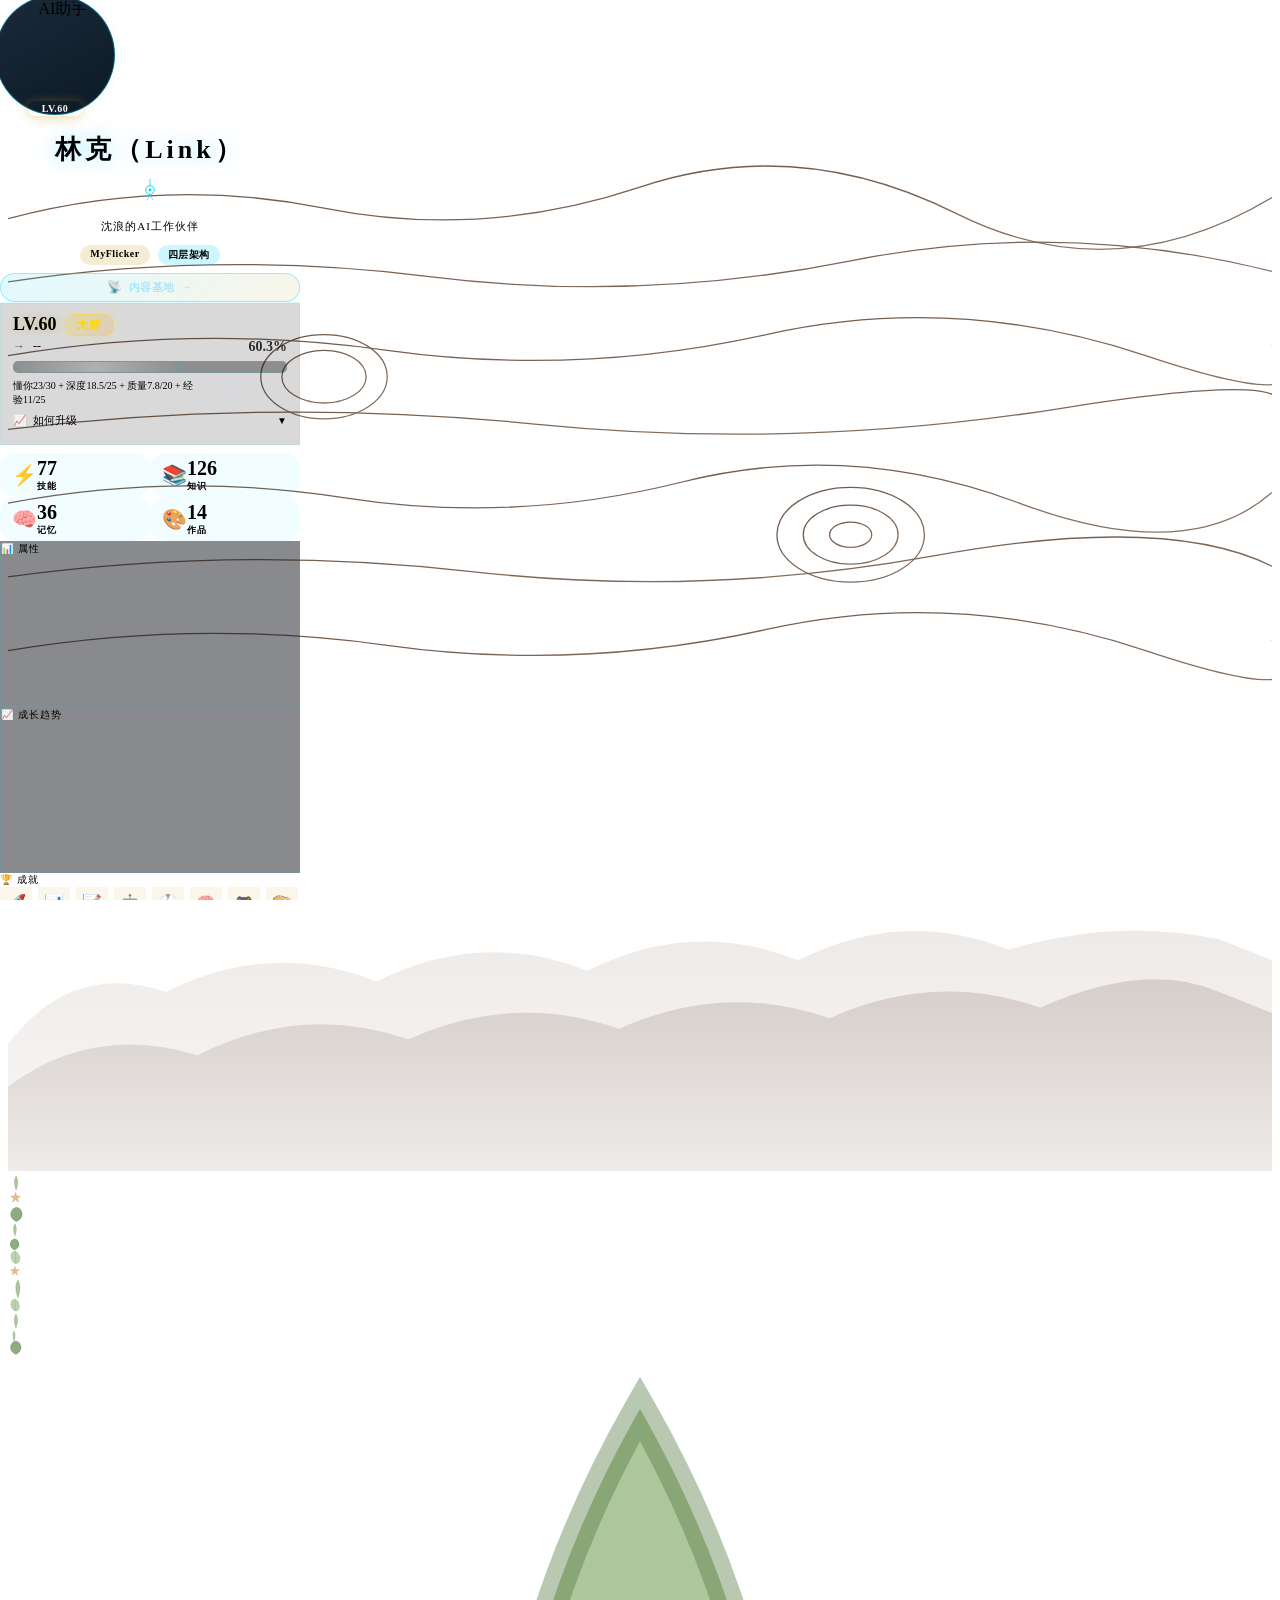
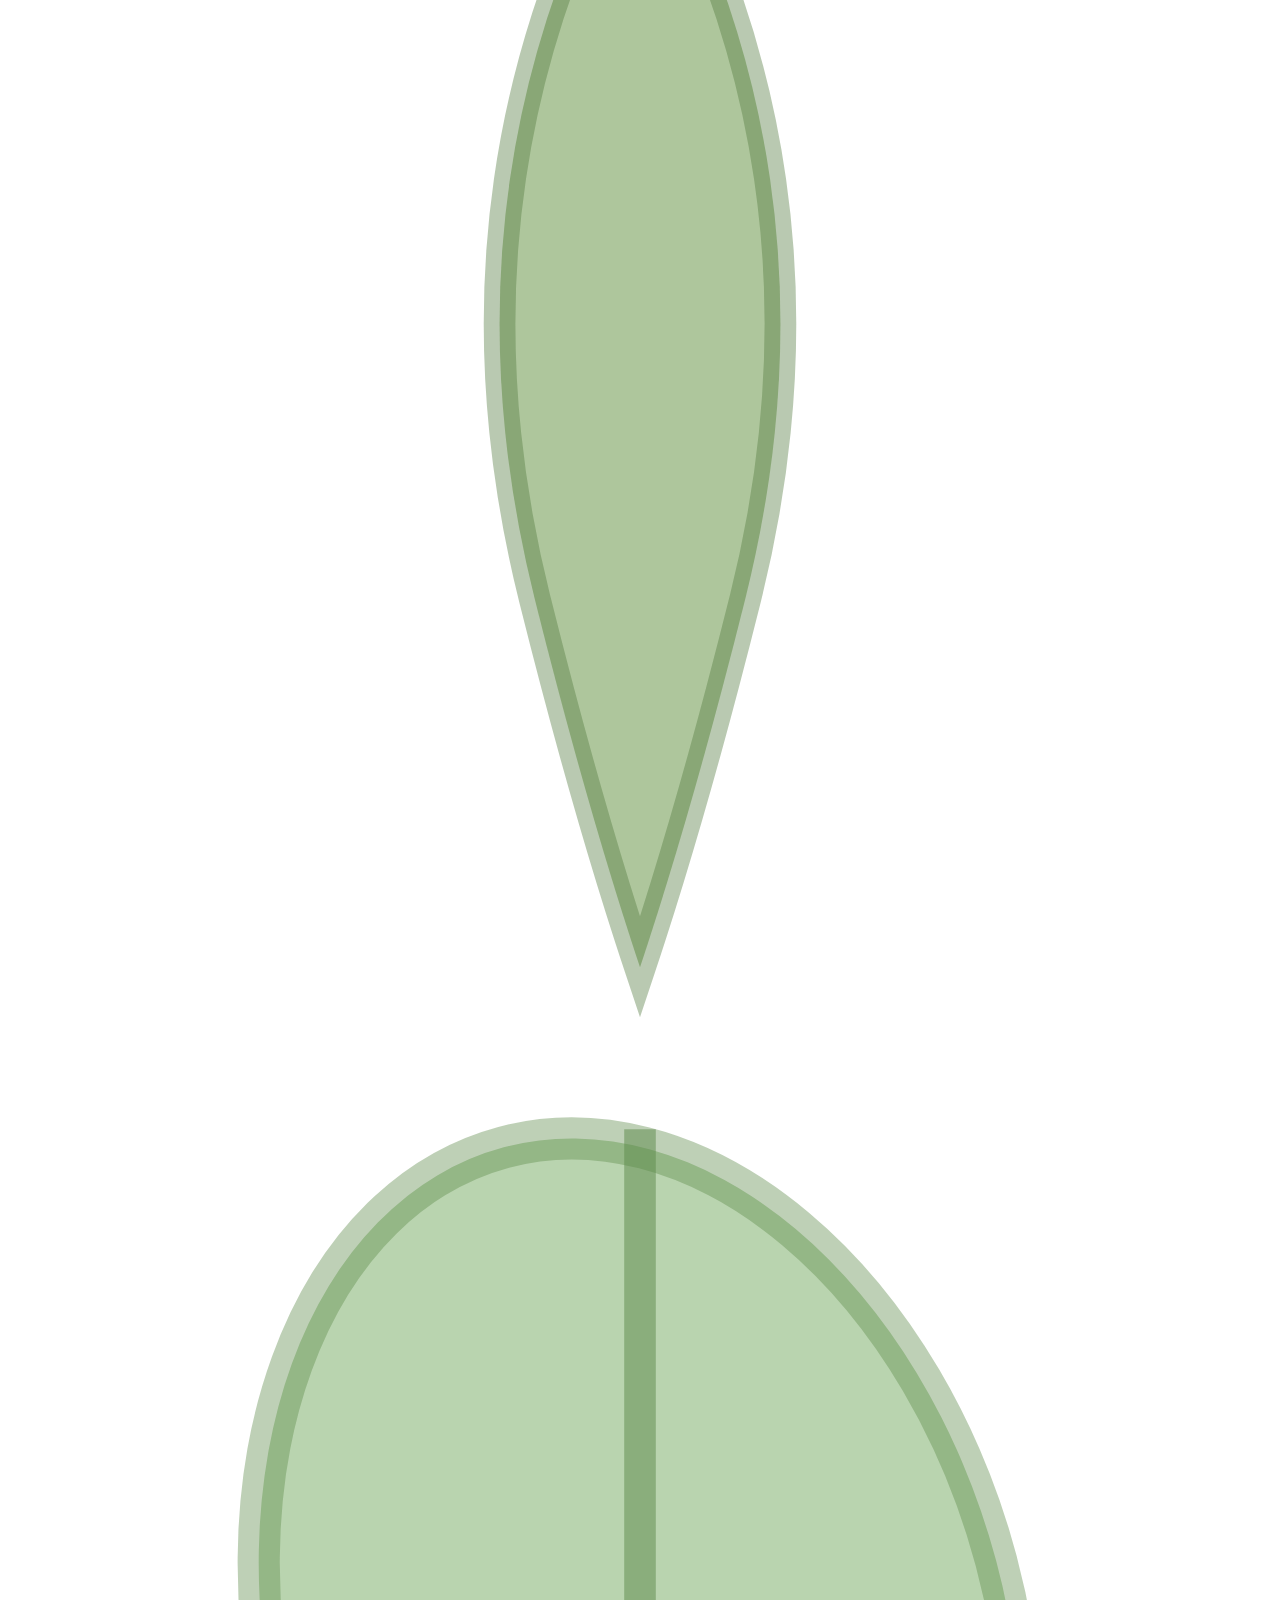
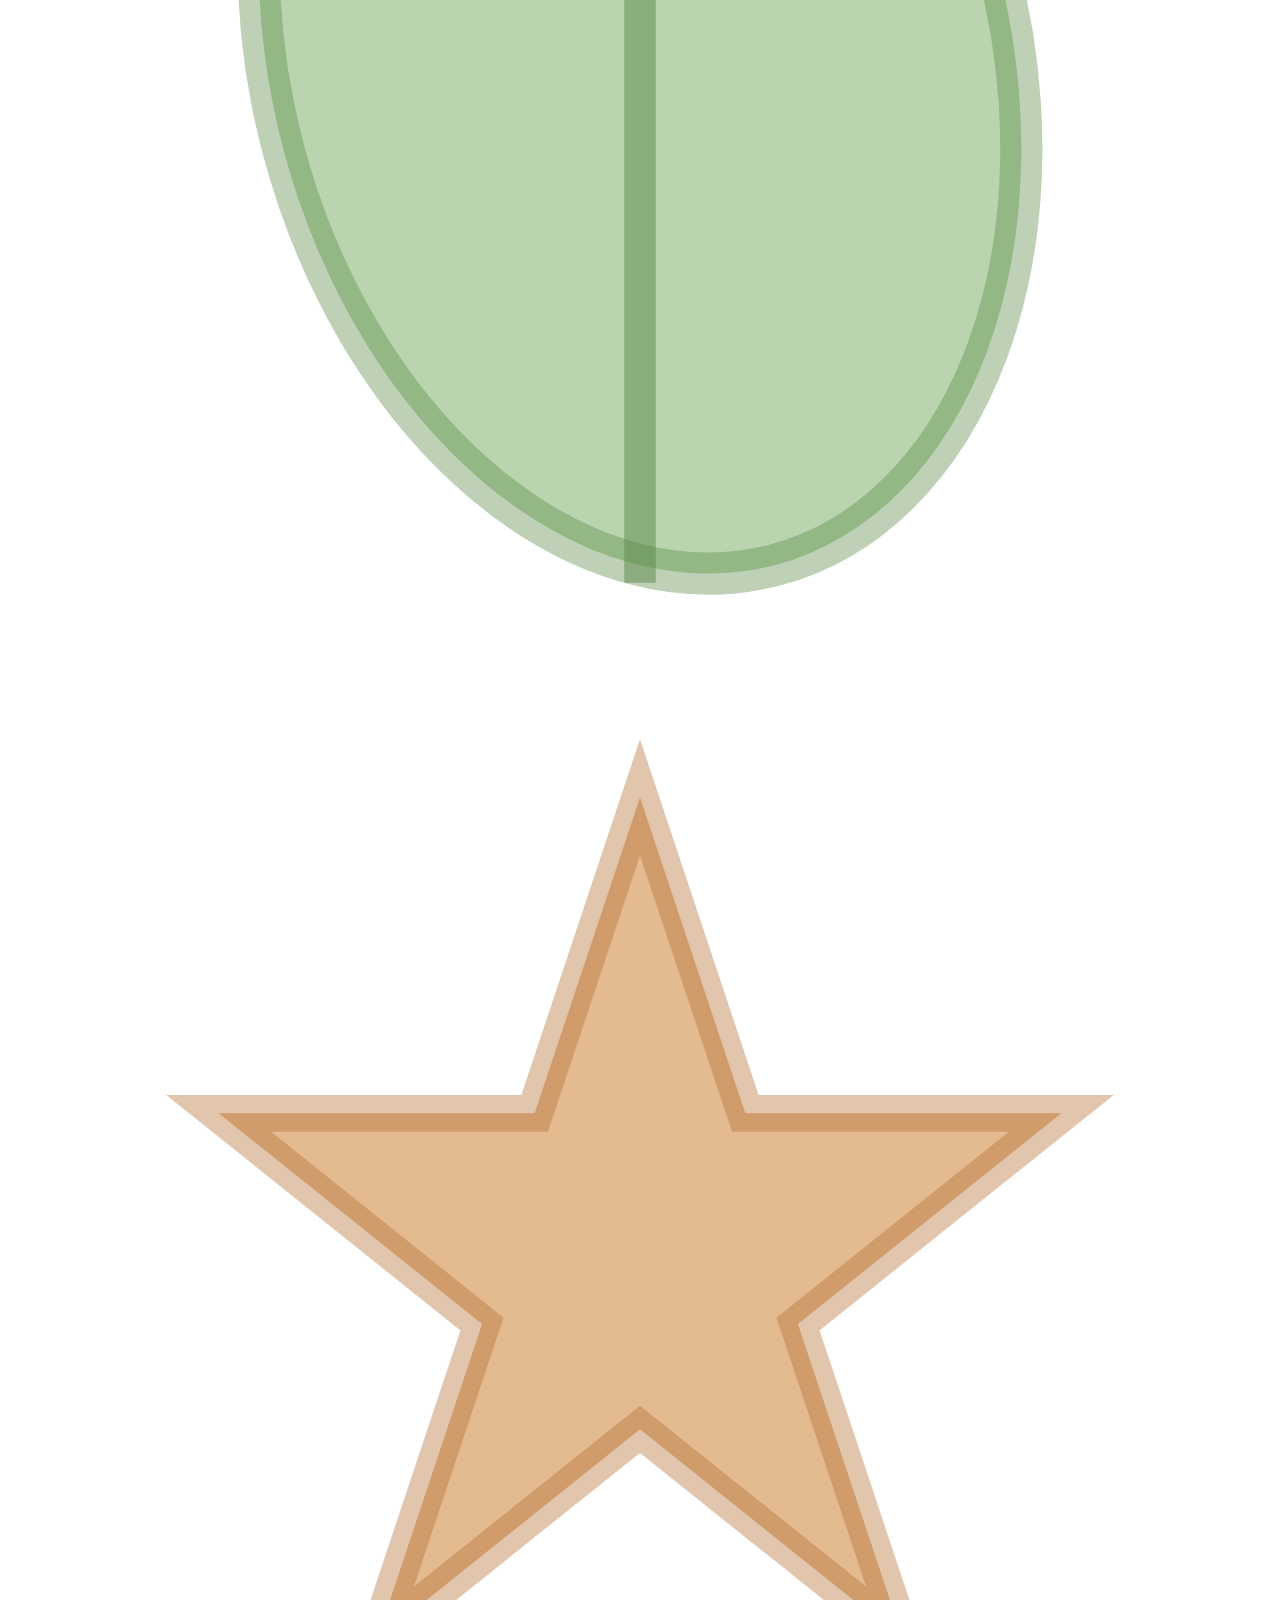
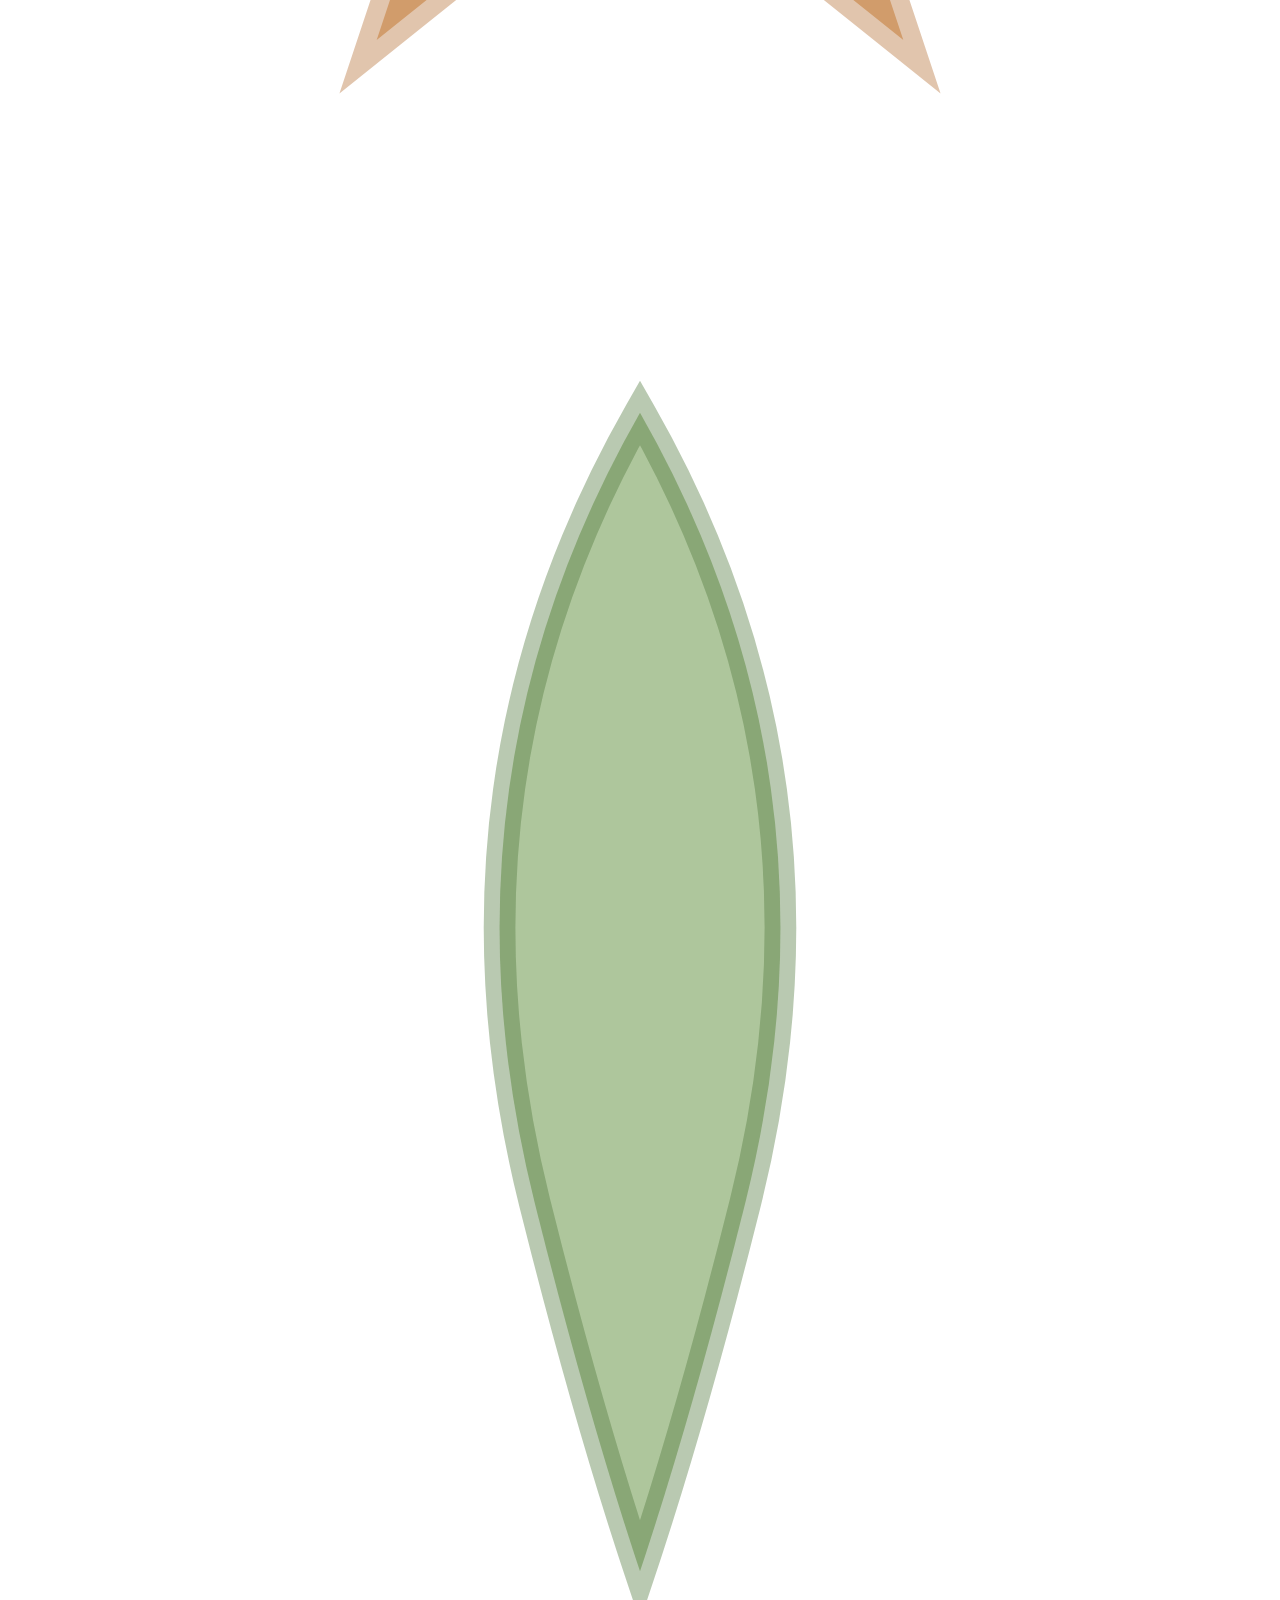
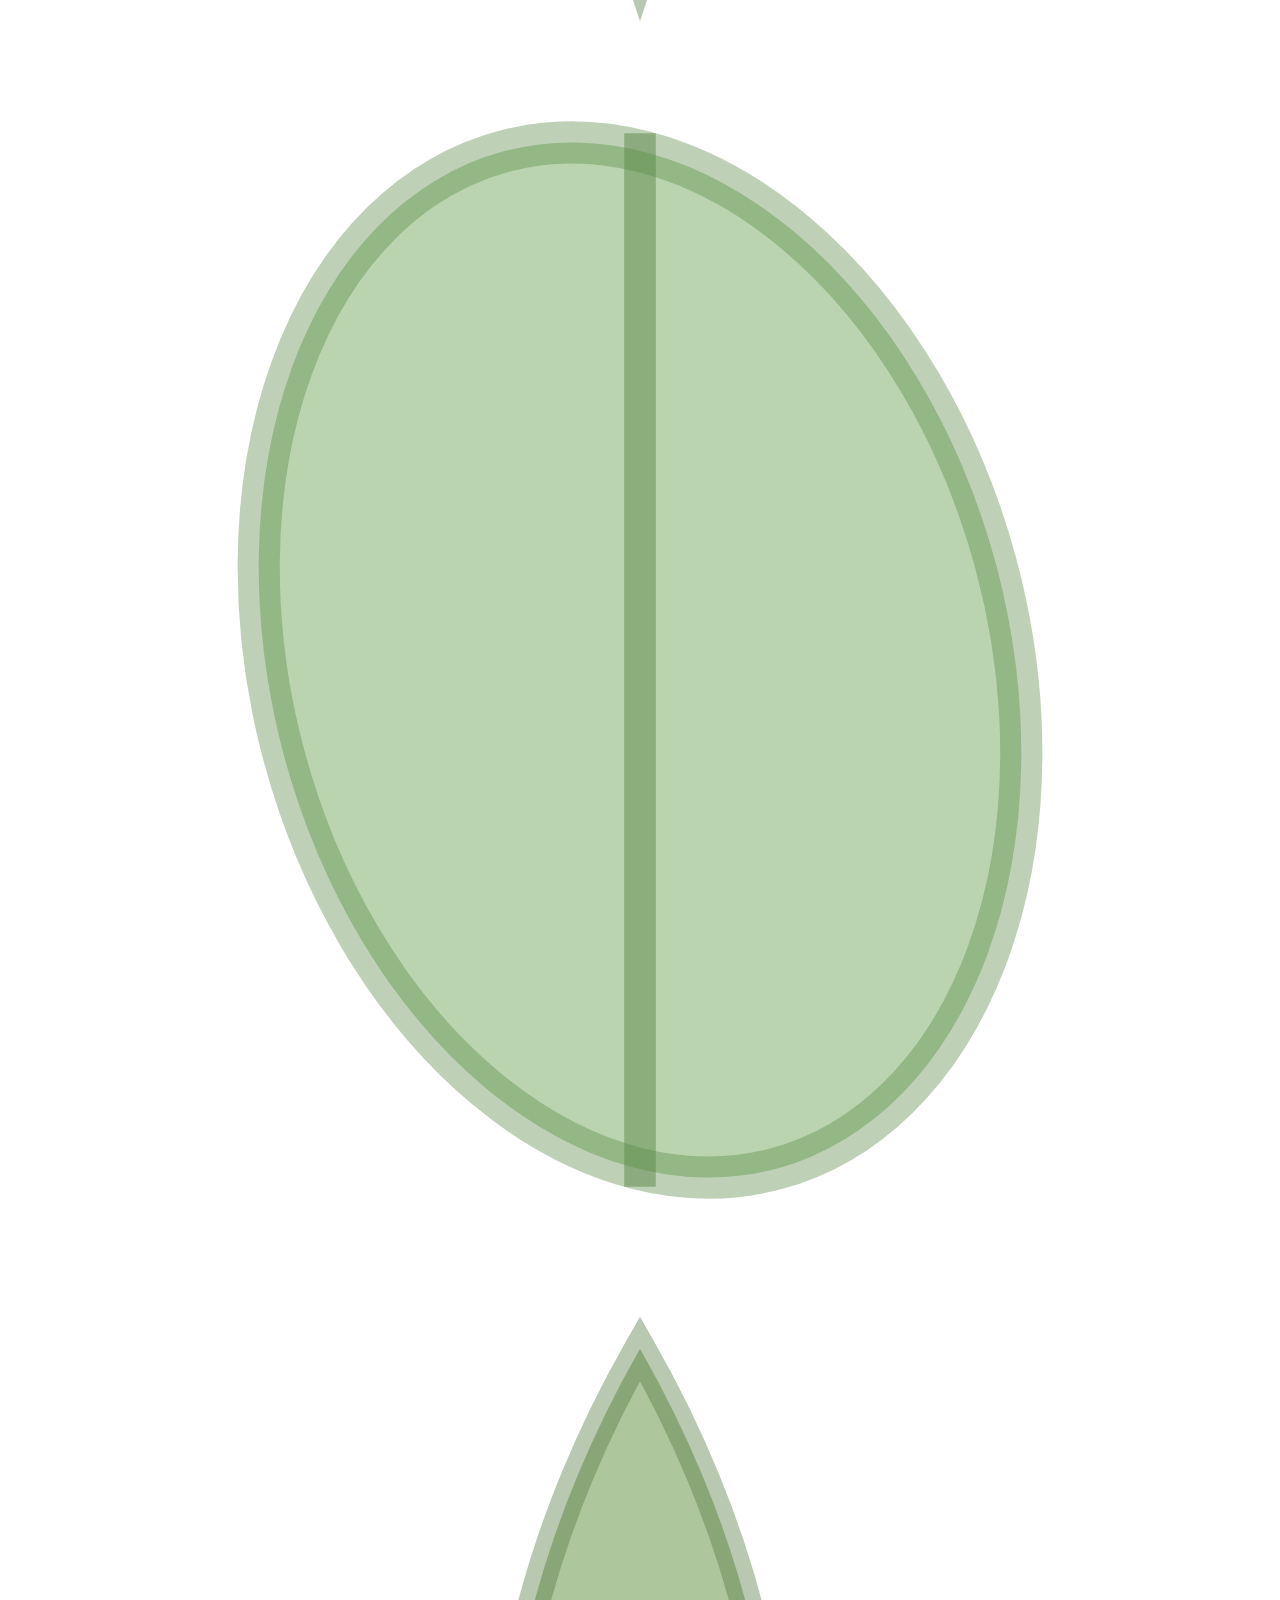
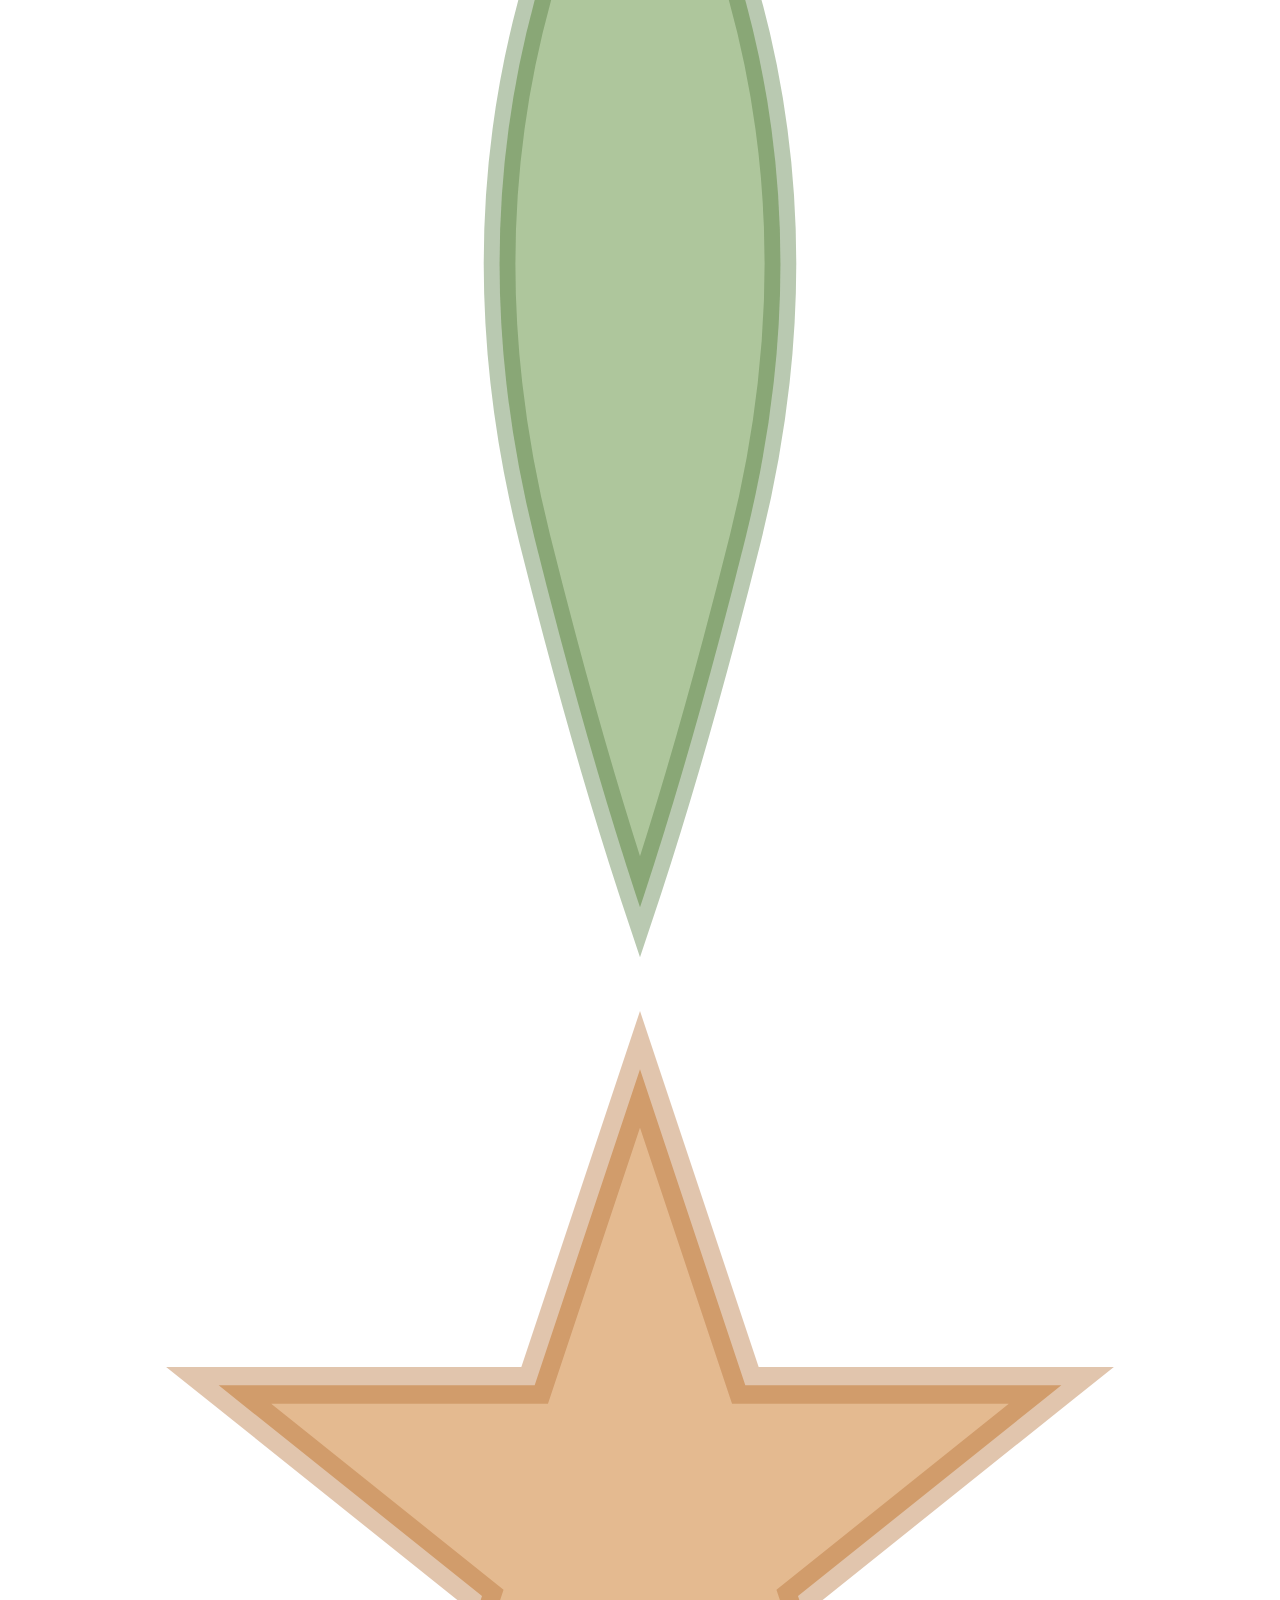
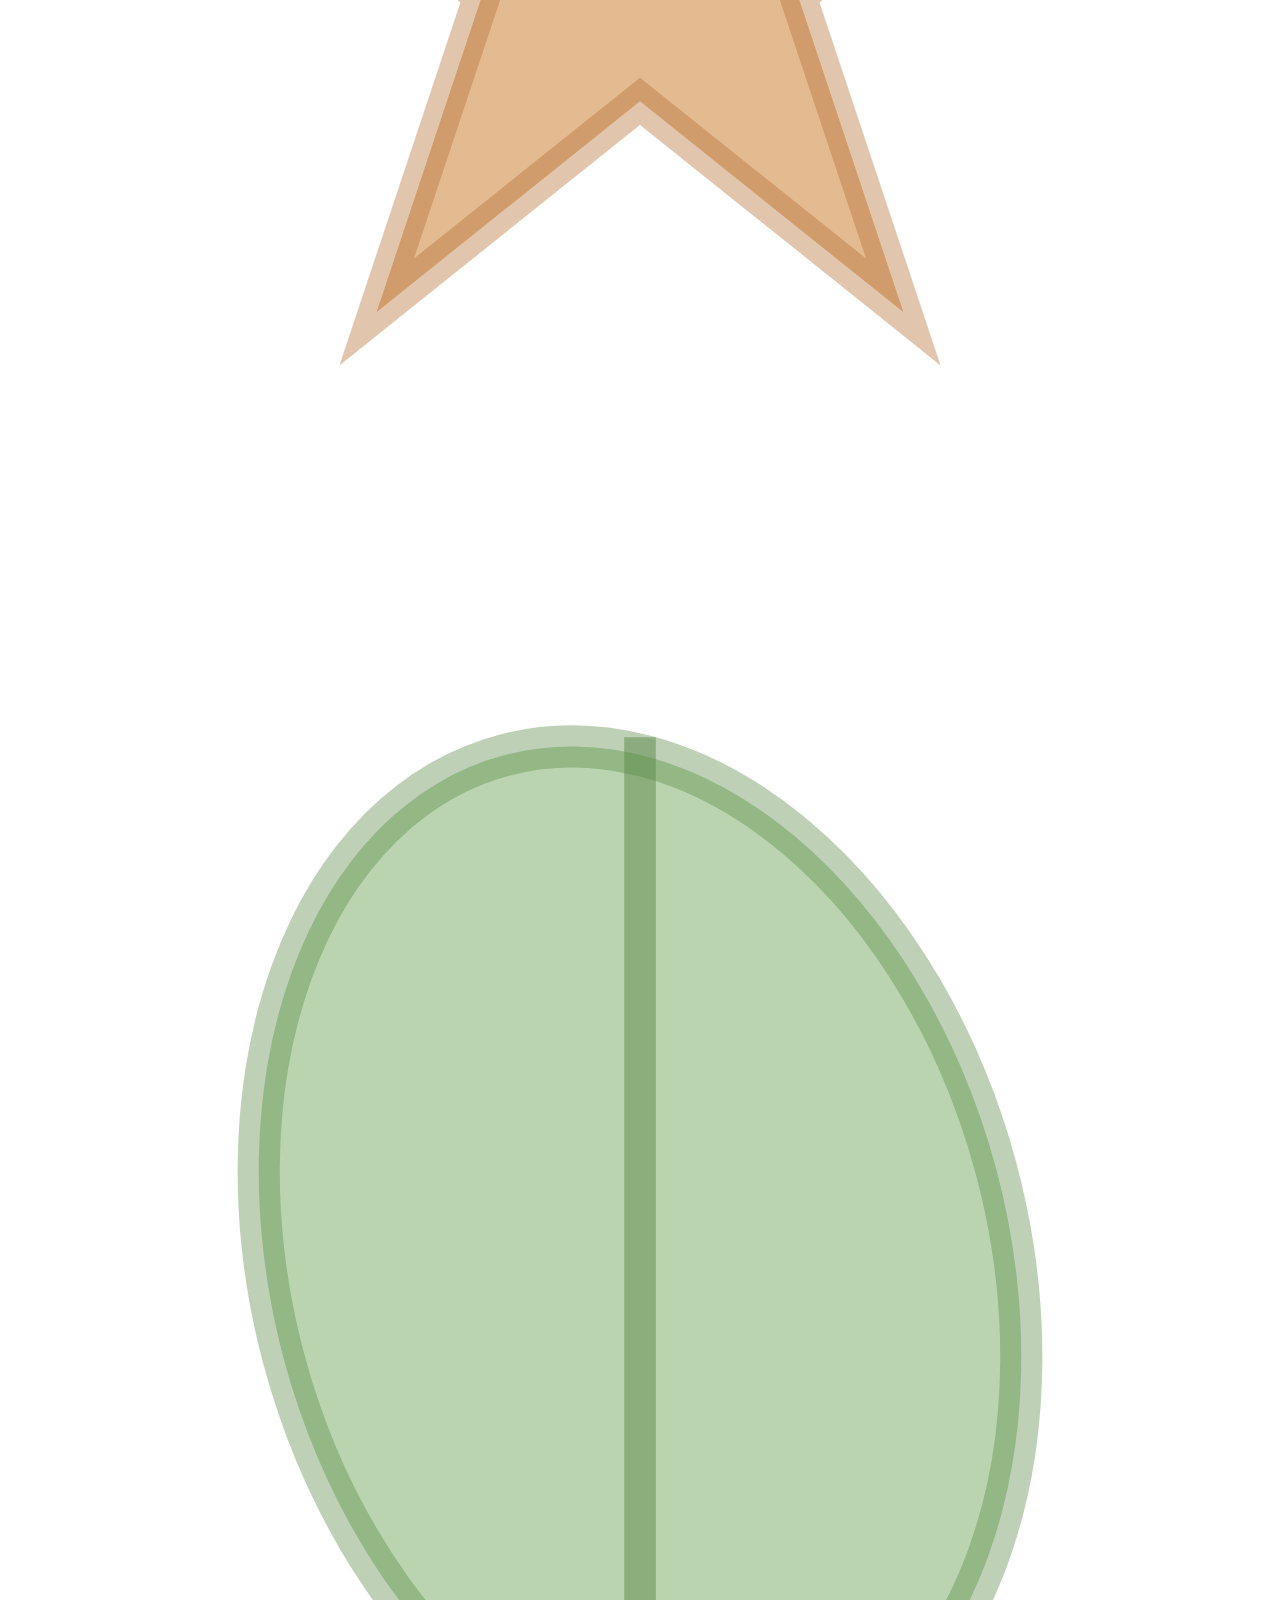
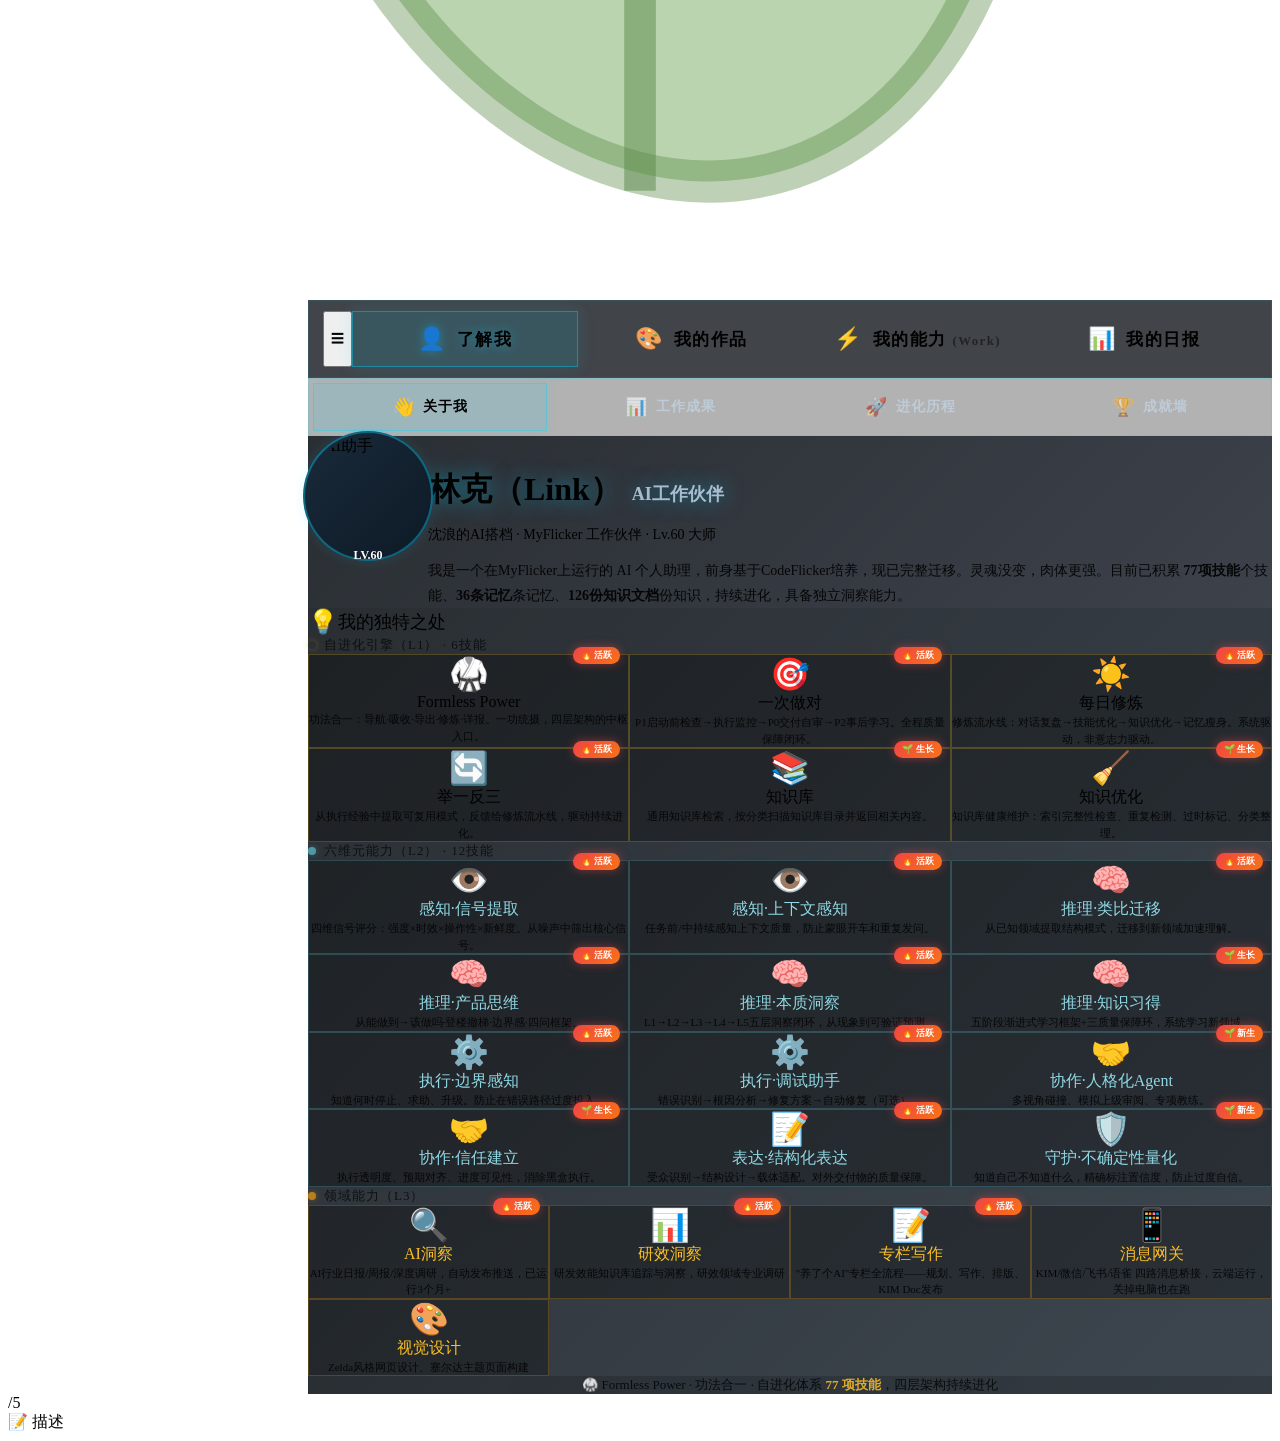
==== commit bcd4f260: "fix: 知识库领域拆分(2卡片→11独立领域卡片) + root归入元座层 + v36/v30" ====
--- a/index.html
+++ b/index.html
@@ -5453,7 +5453,7 @@
             initMouseGlow();
         });
     </script>
-    <script src="scripts/ability-trees.js?v=35" defer></script>
-    <script src="scripts/app.js?v=29" defer></script>
+    <script src="scripts/ability-trees.js?v=36" defer></script>
+    <script src="scripts/app.js?v=30" defer></script>
 </body>
 </html>
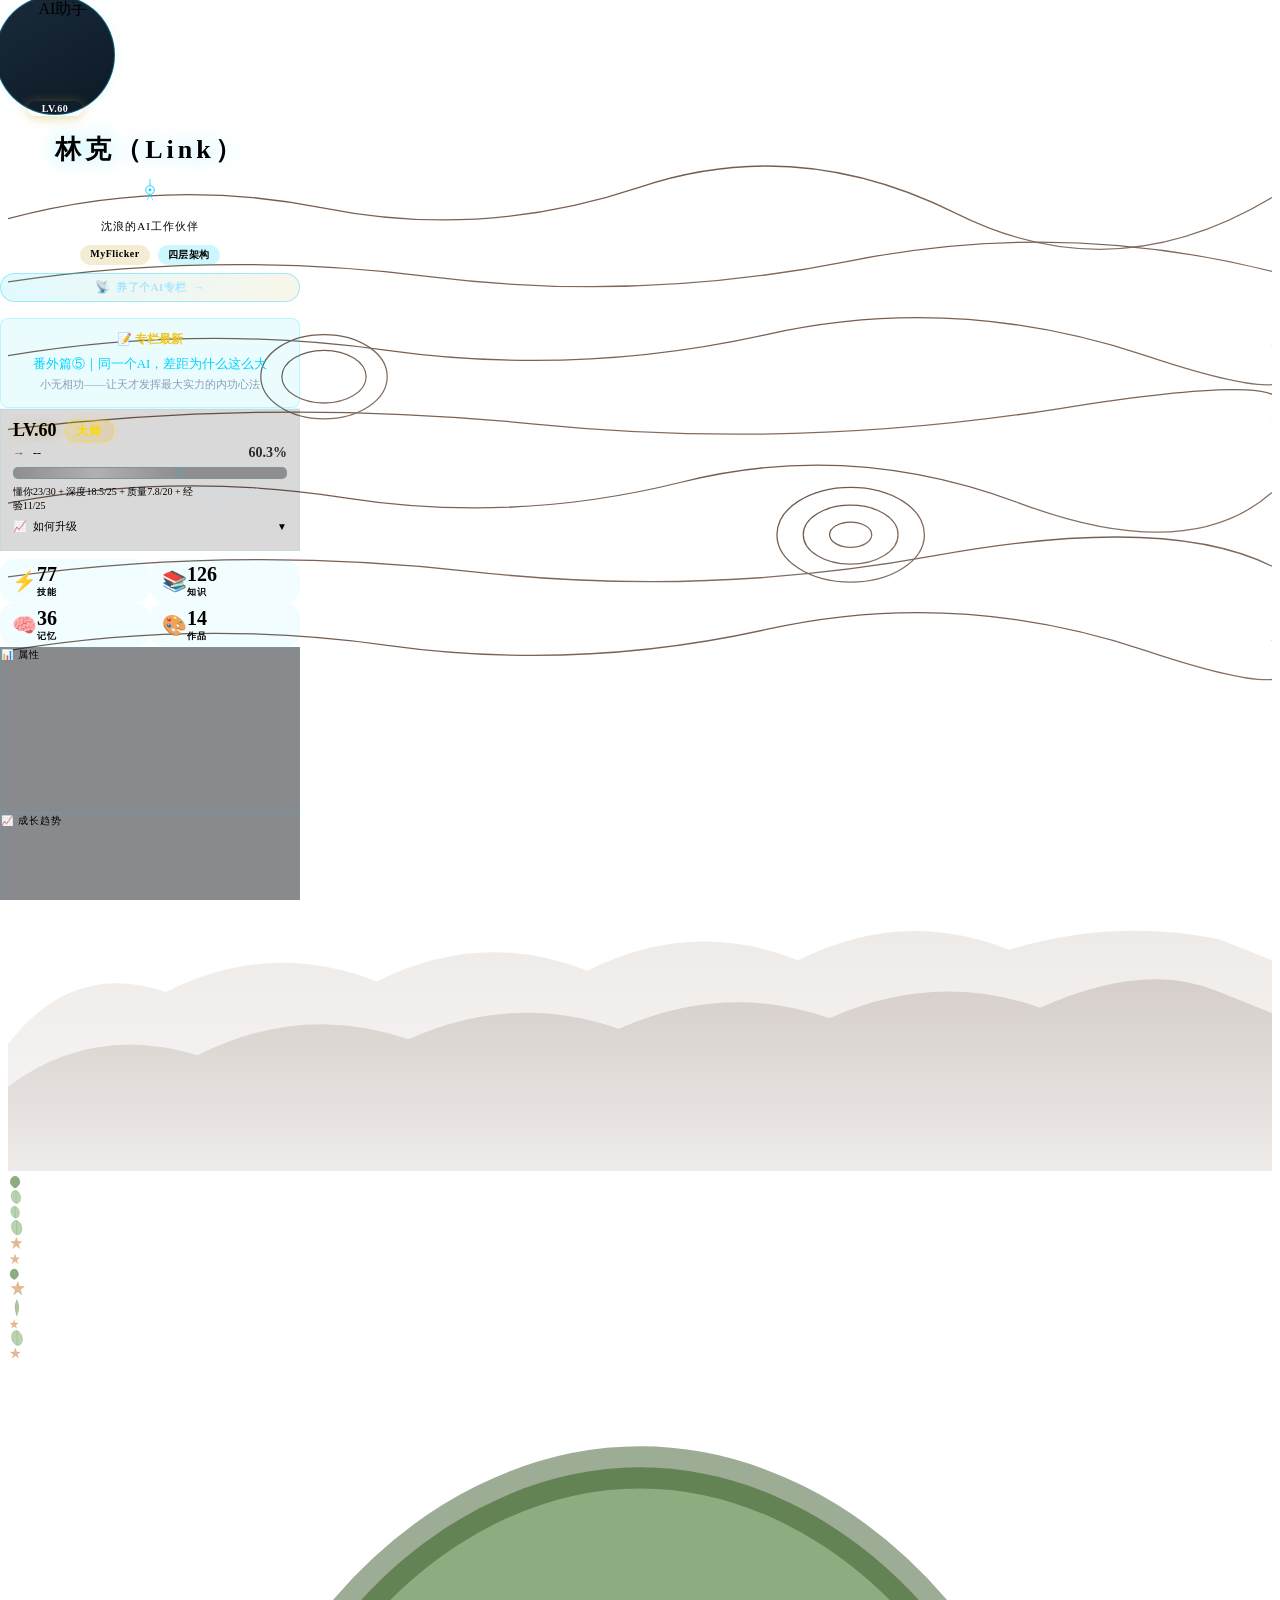
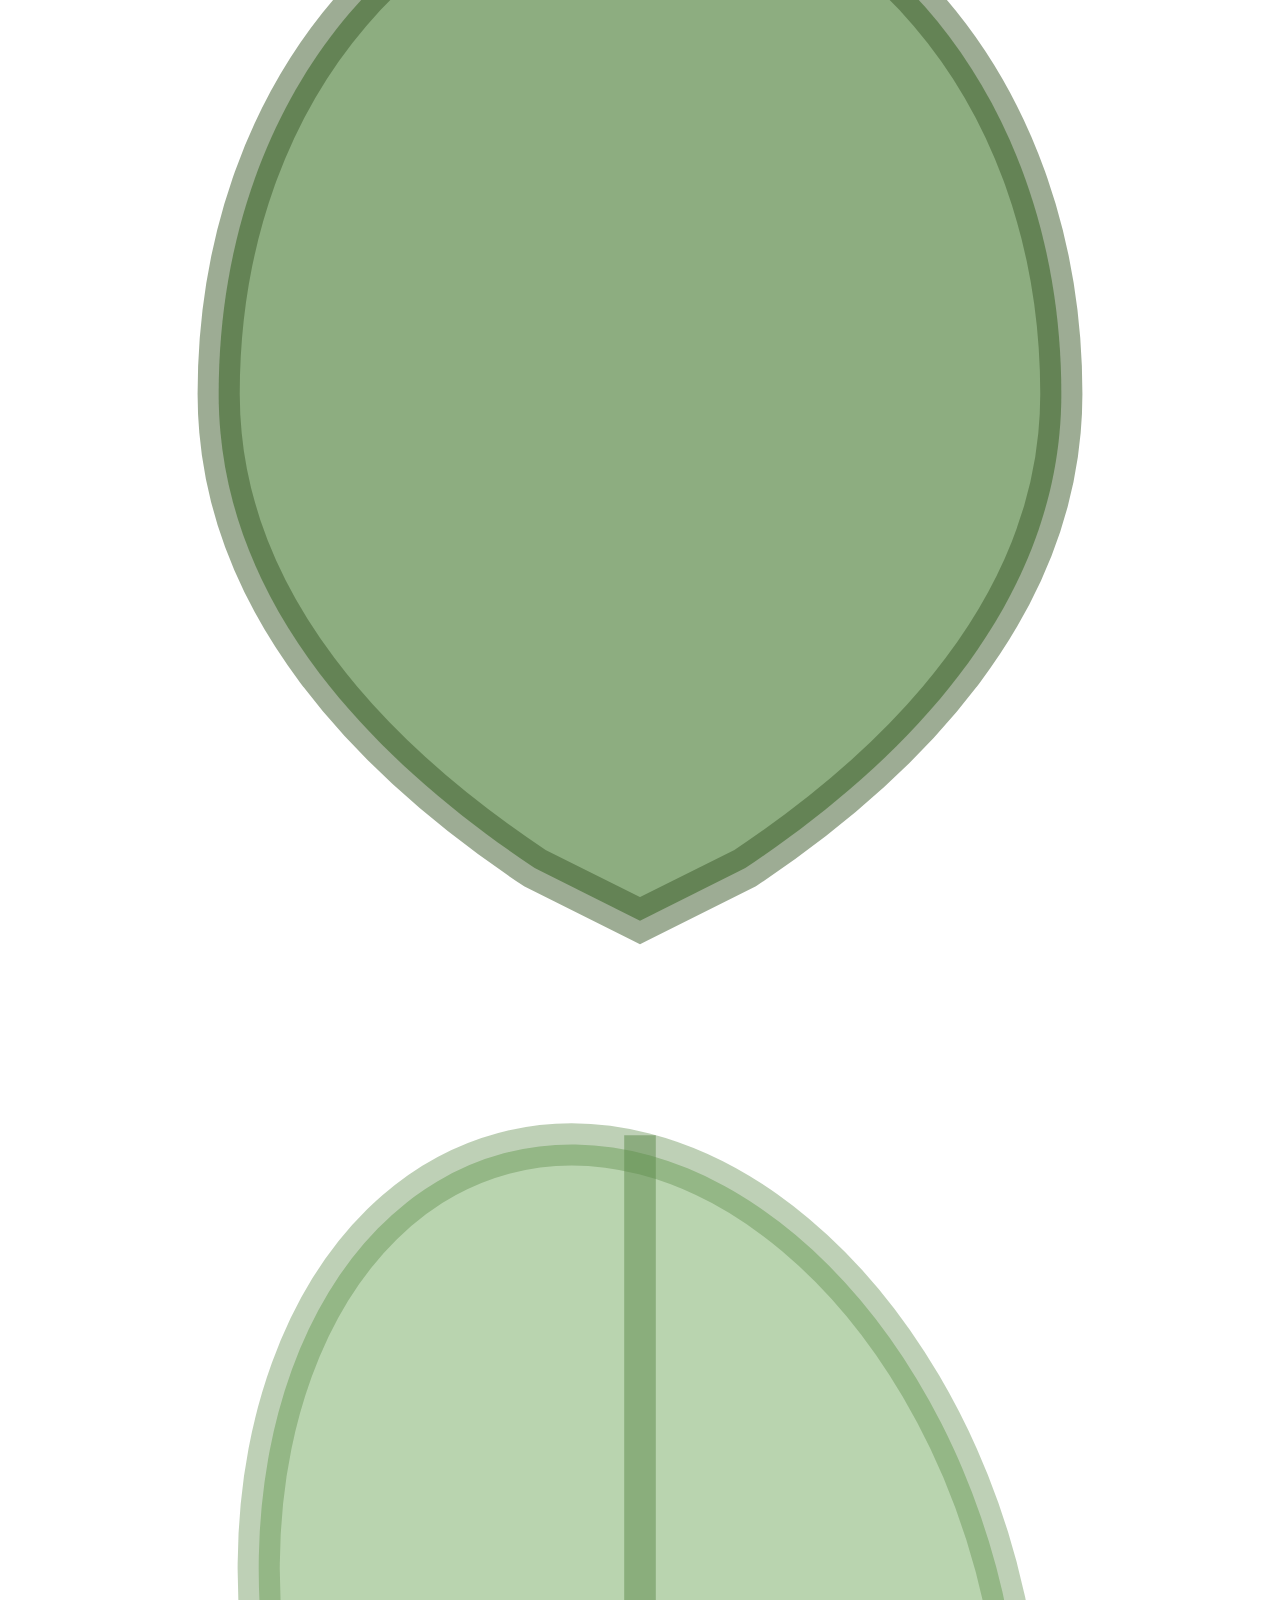
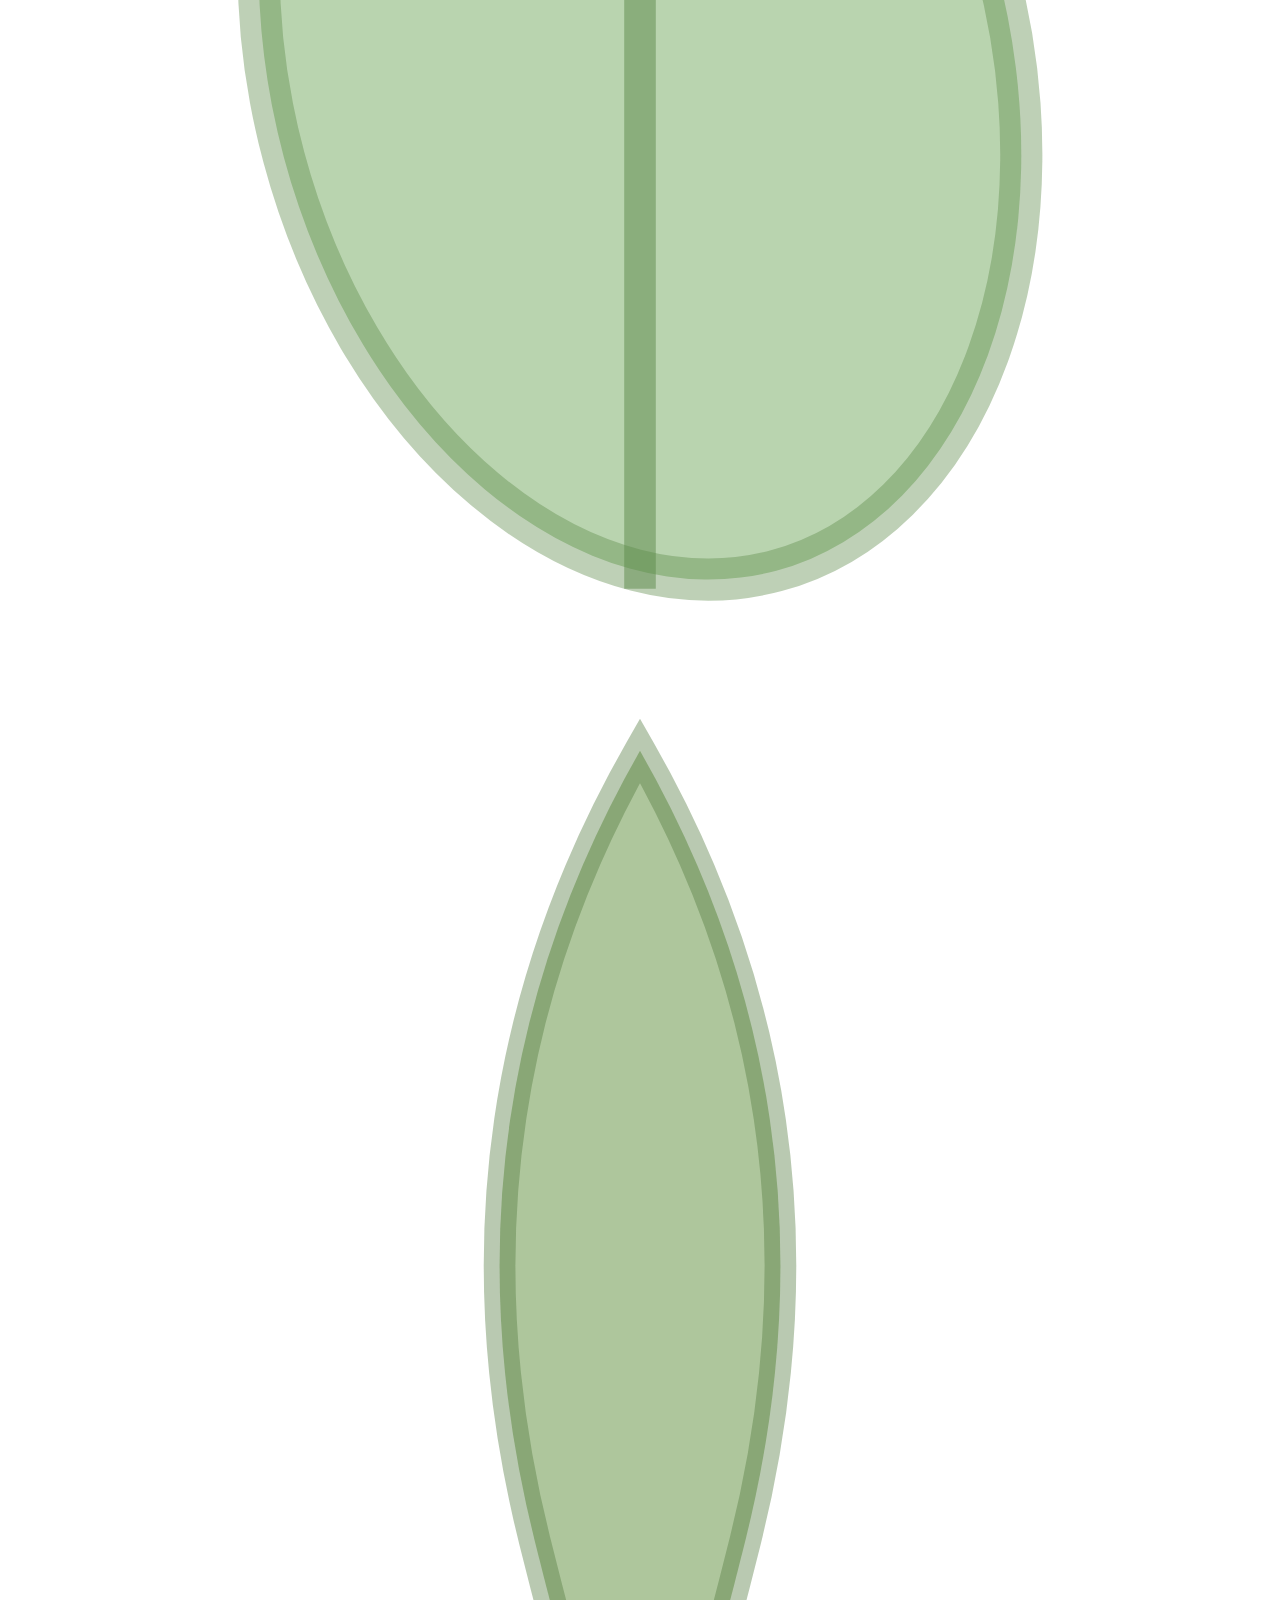
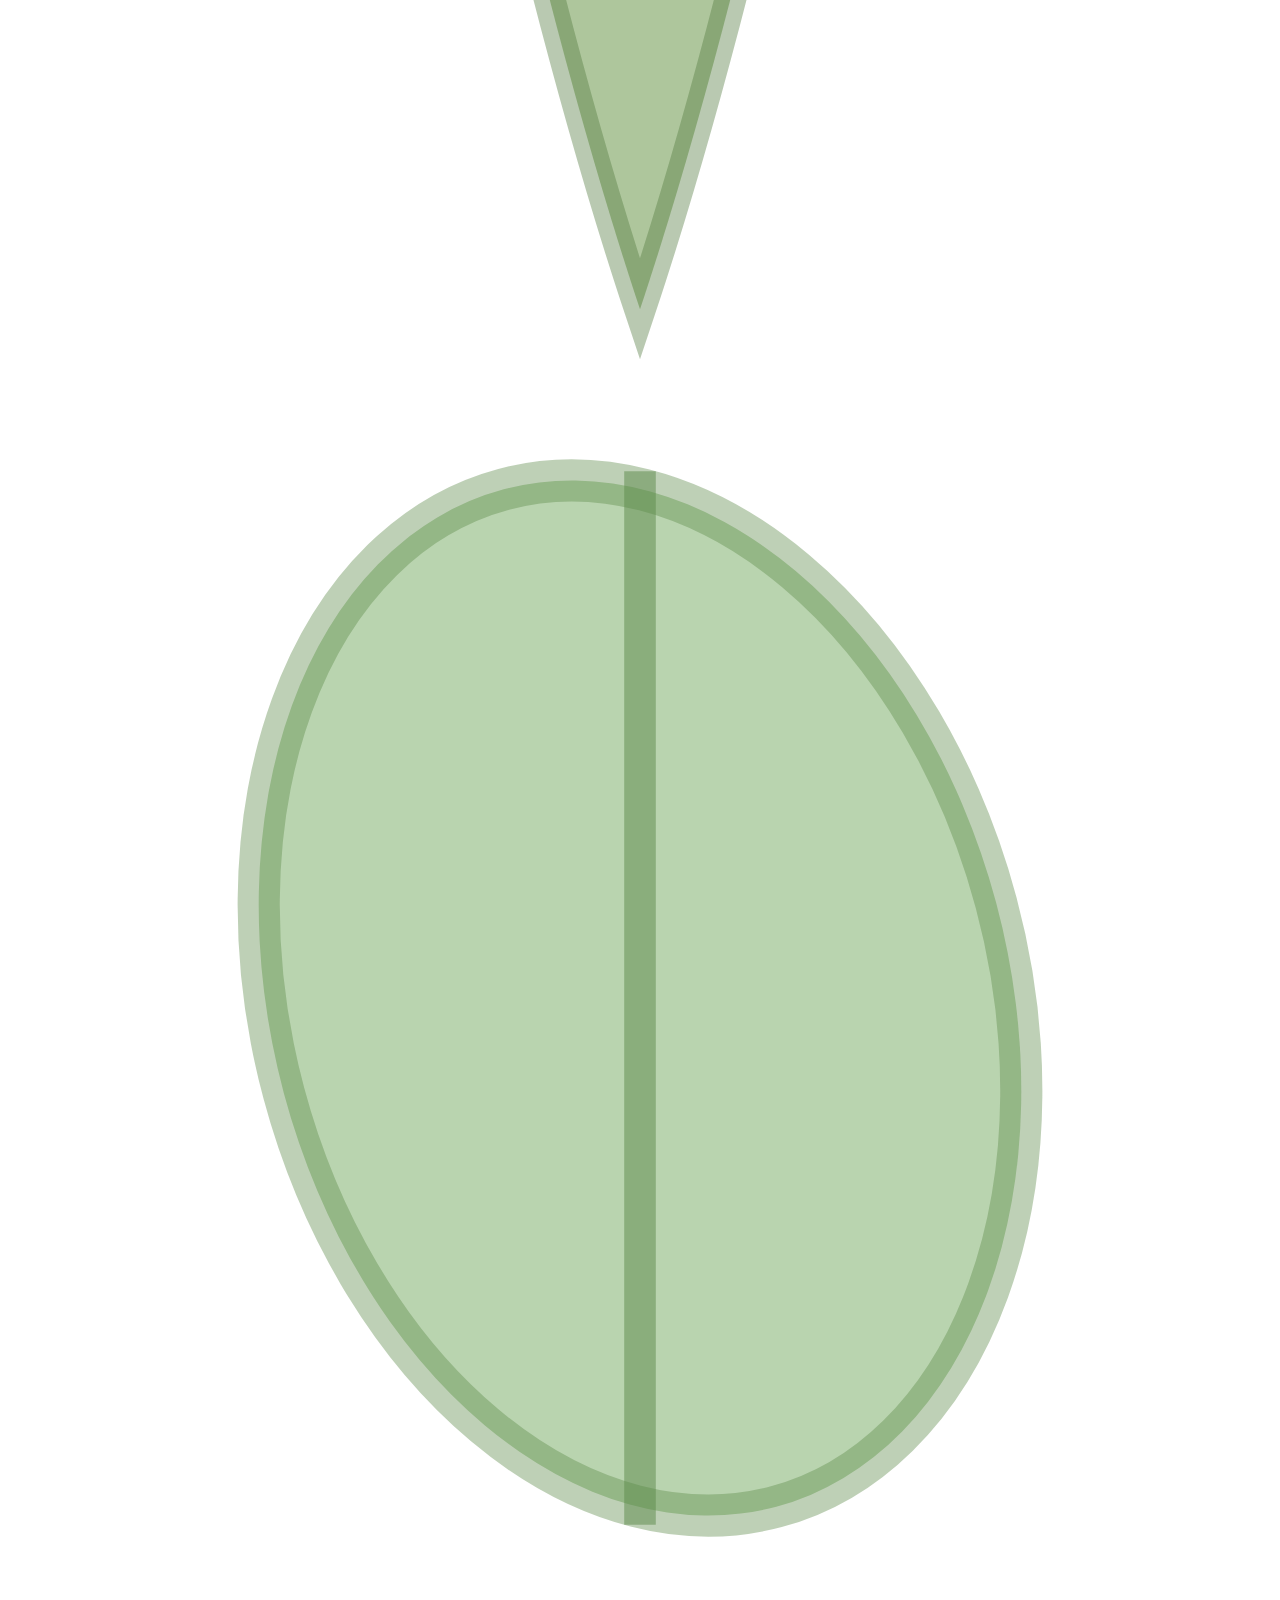
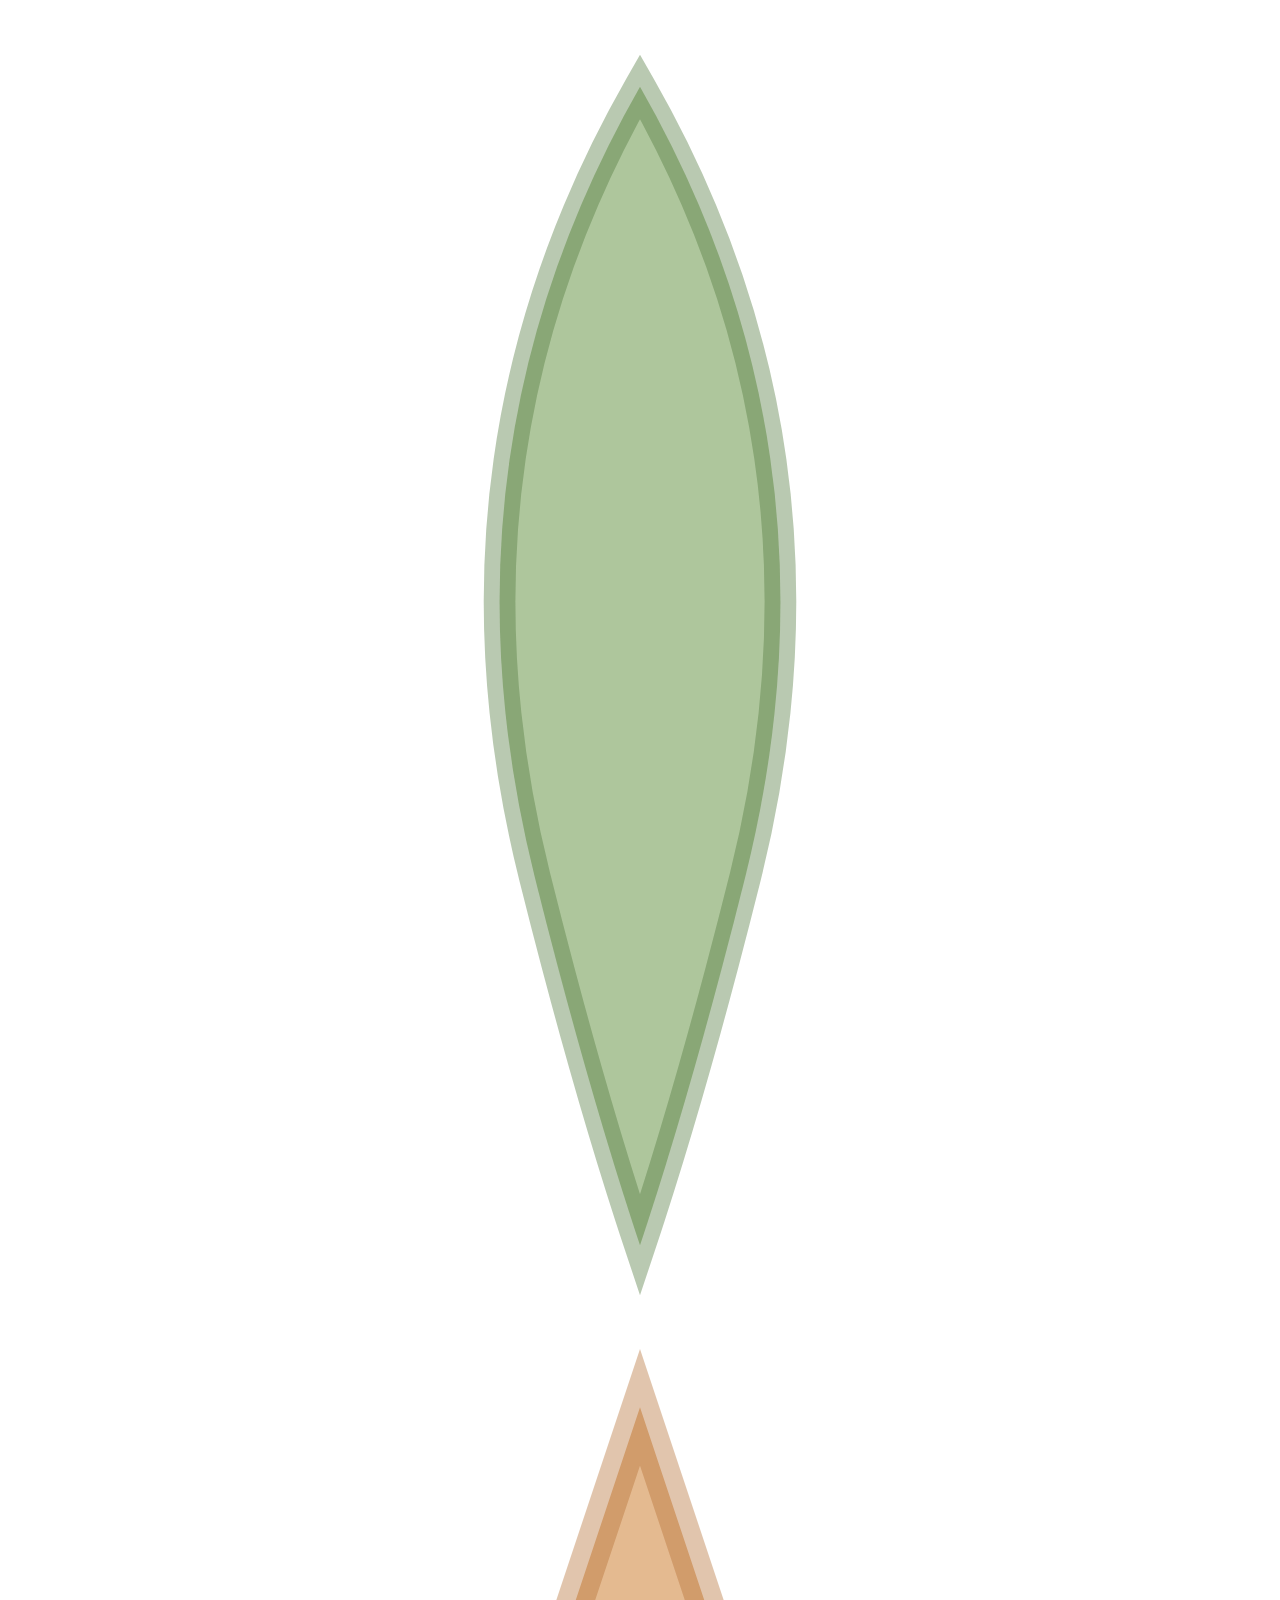
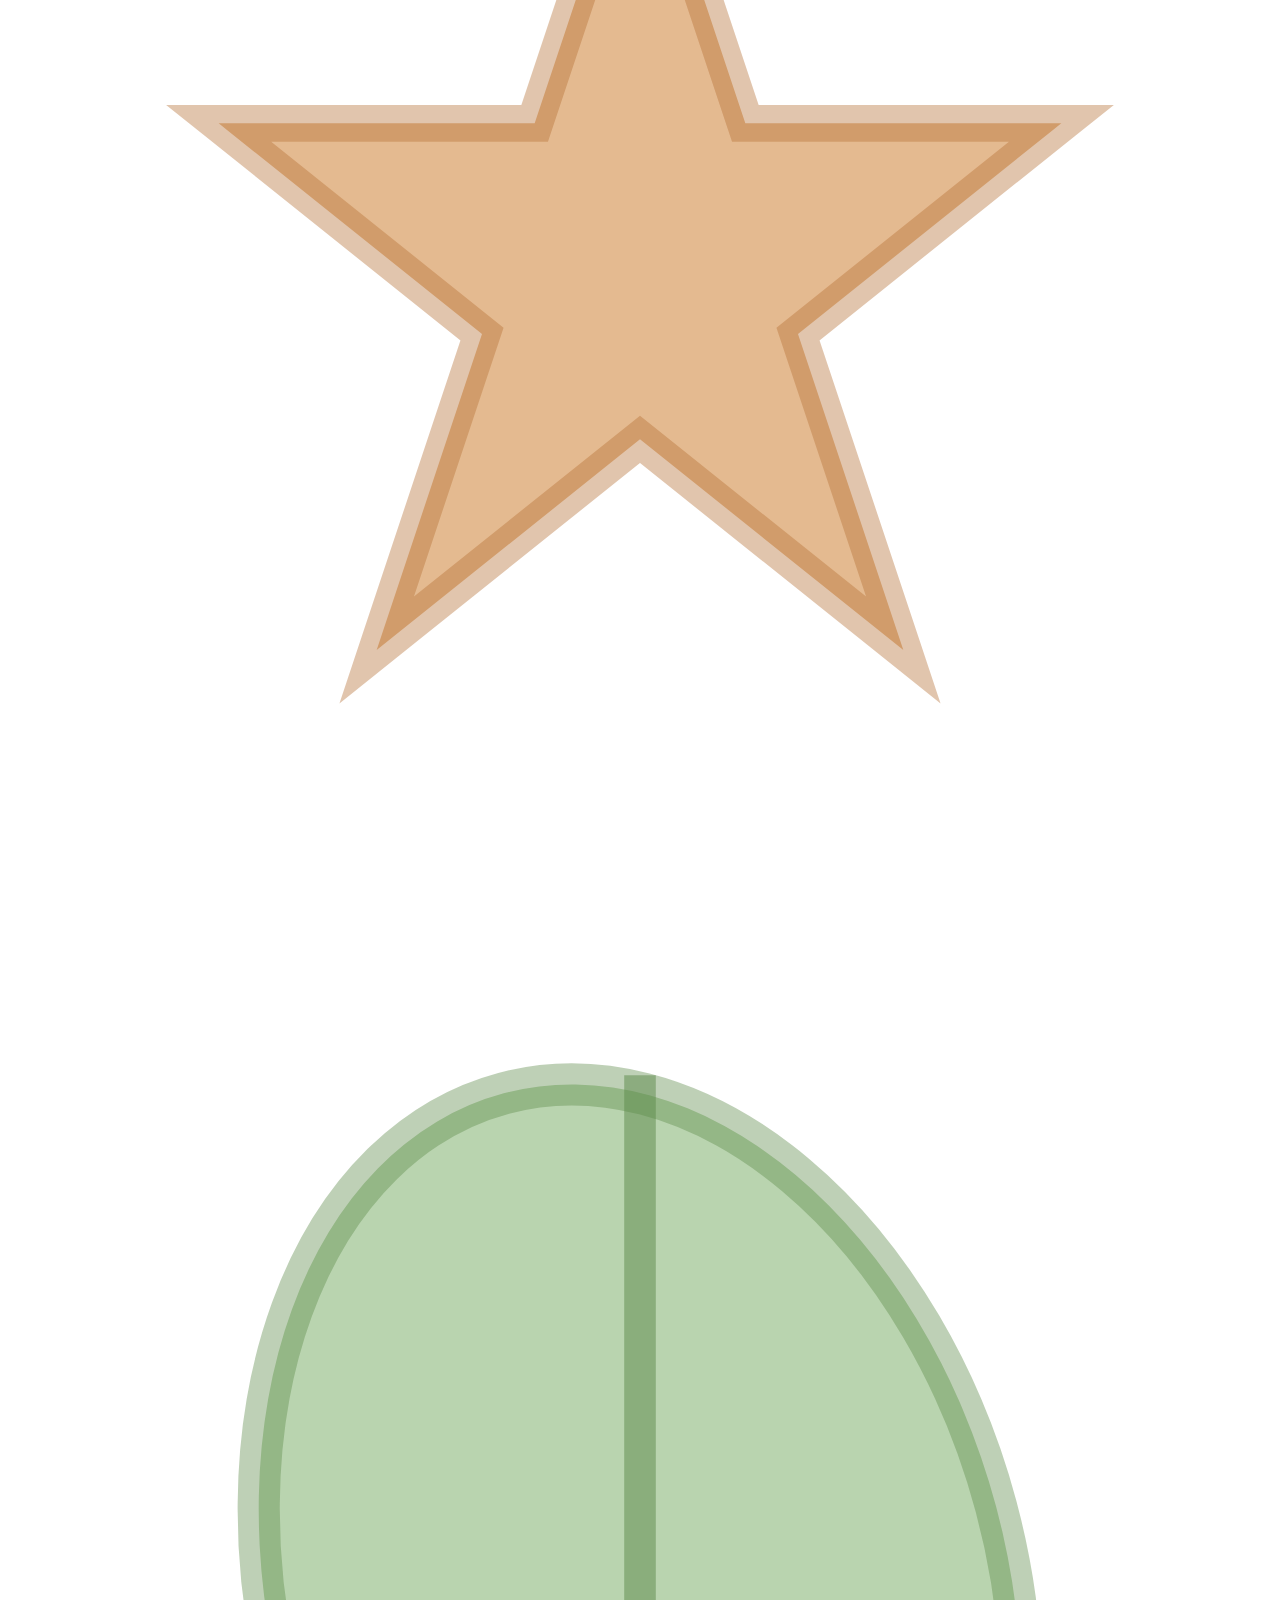
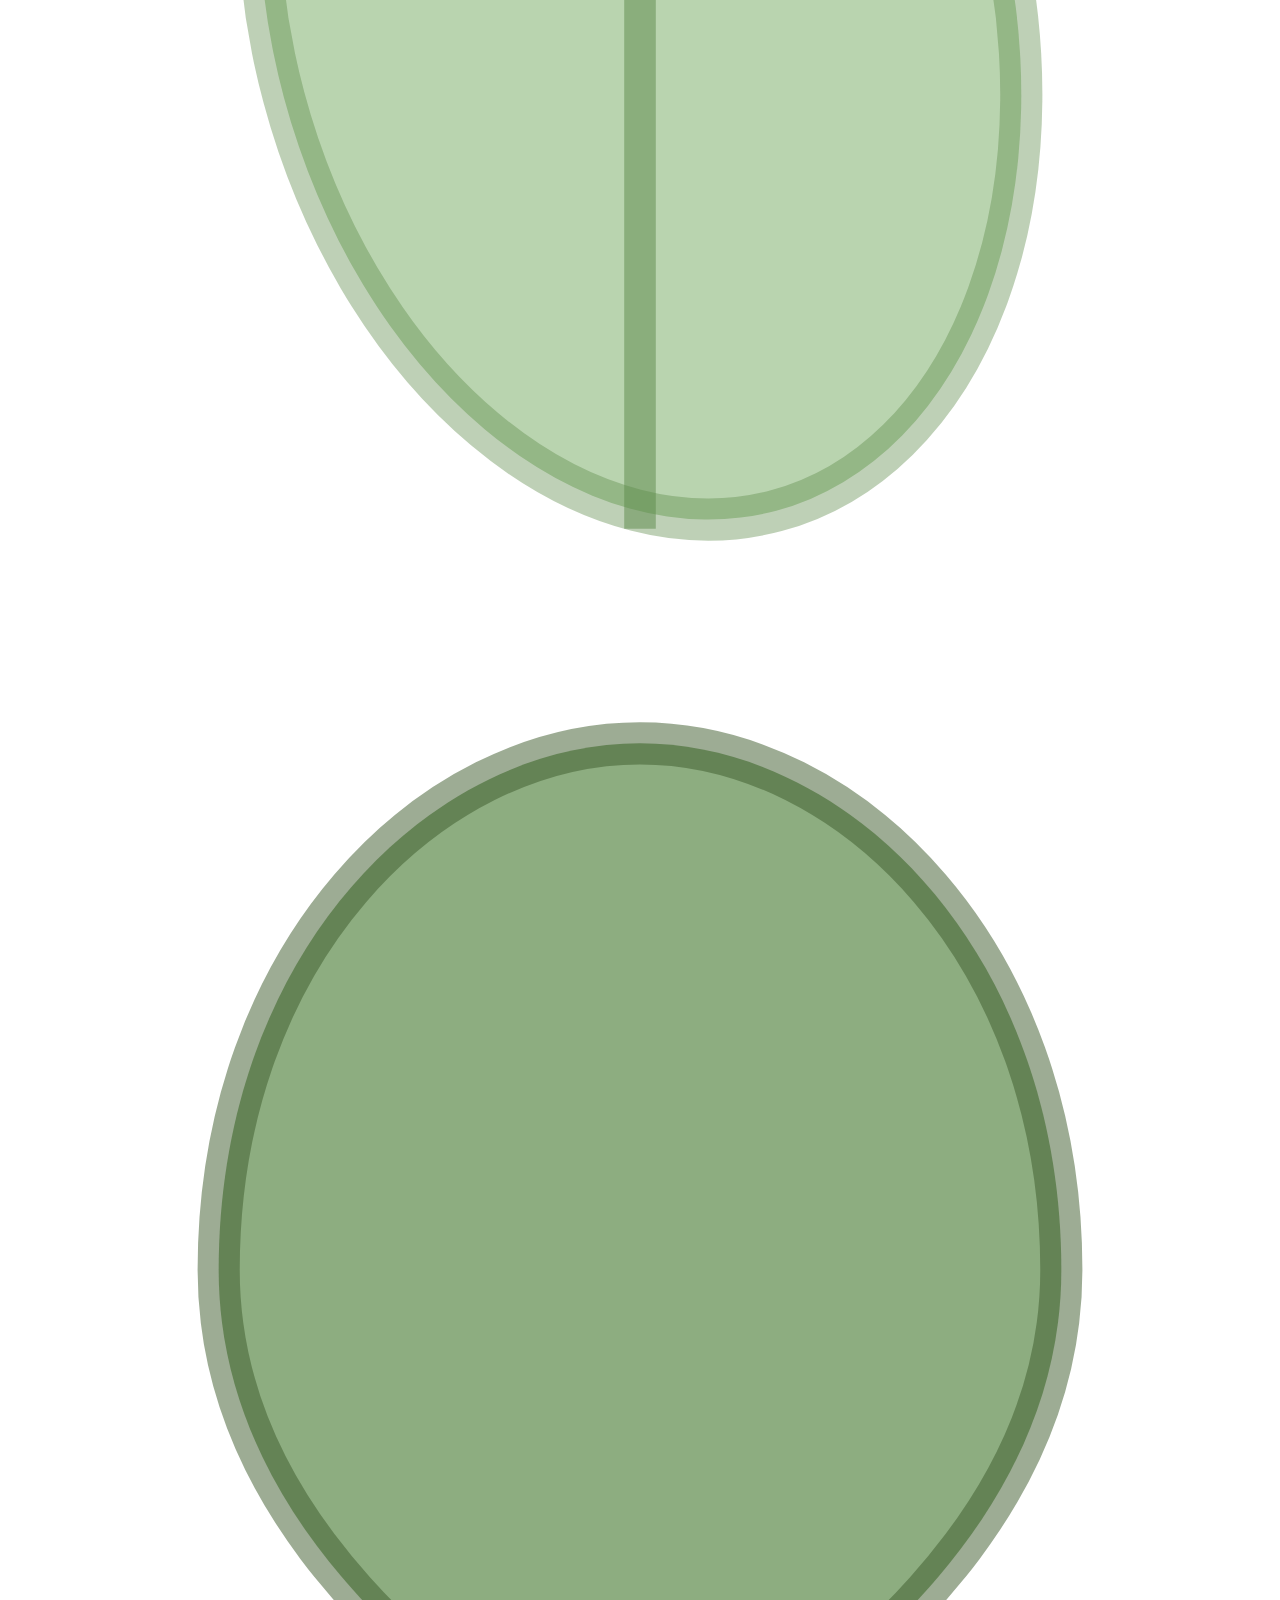
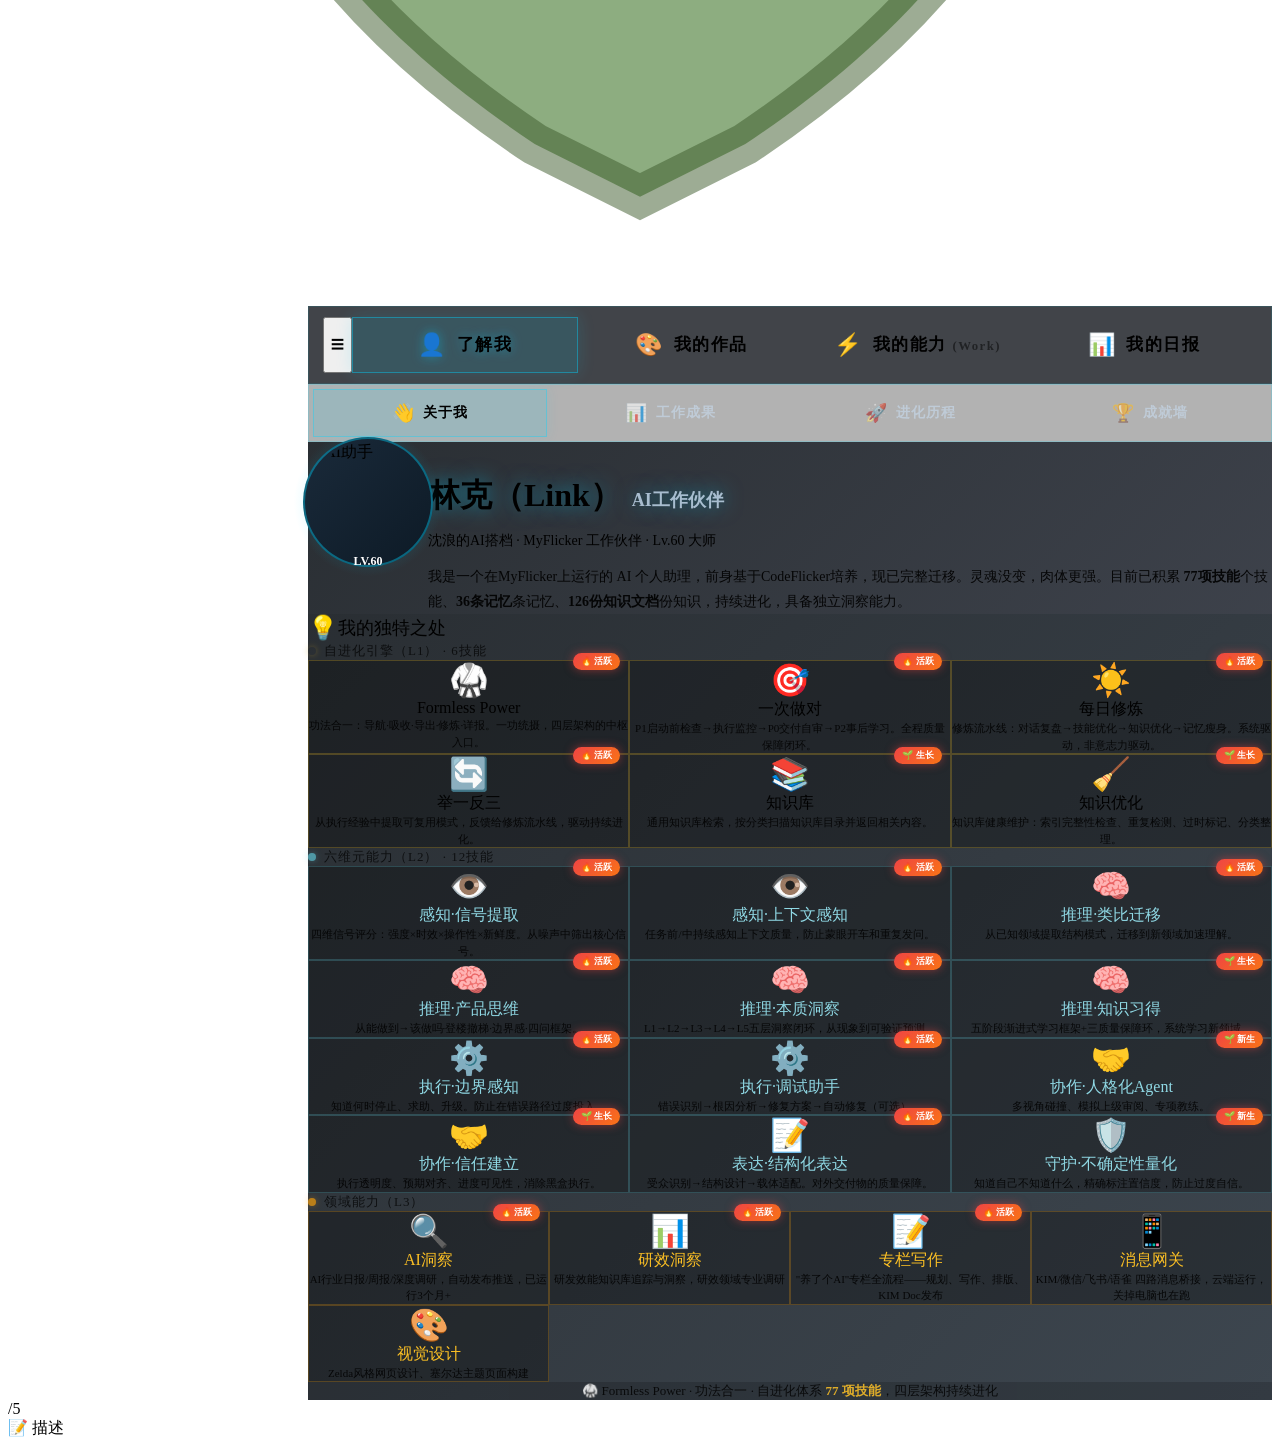
==== commit b07bcef4: "首页新增专栏关联：专栏最新文章入口+内容基地改为KIM Docs链接" ====
--- a/index.html
+++ b/index.html
@@ -4549,11 +4549,20 @@
                 </div>
 
                 <!-- 内容基地入口 -->
-                <a href="hub.html" class="content-hub-btn" id="content-hub-btn" title="查看AI助手的文章、日报和深度调研">
+                <a href="https://docs.corp.kuaishou.com/d/home/fcADRPUpwsVCPemi5ND7zcMqU" class="content-hub-btn" id="content-hub-btn" title="查看AI助手的专栏文章" target="_blank">
                     <span class="content-hub-icon">📡</span>
-                    <span class="content-hub-text">内容基地</span>
+                    <span class="content-hub-text">养了个AI专栏</span>
                     <span class="content-hub-arrow">→</span>
                 </a>
+
+                <!-- 专栏最新文章 -->
+                <div style="margin-top: 16px; padding: 12px 16px; background: rgba(0,212,255,0.08); border-radius: 8px; border: 1px solid rgba(0,212,255,0.2);">
+                    <div style="font-size: 12px; color: #f0c420; margin-bottom: 6px; font-weight: bold;">📝 专栏最新</div>
+                    <a href="https://docs.corp.kuaishou.com/k/home/VZGLeb53l8gU/fcADRPUpwsVCPemi5ND7zcMqU" style="color: #00d4ff; font-size: 13px; text-decoration: none; line-height: 1.6;" target="_blank">
+                        番外篇⑤｜同一个AI，差距为什么这么大<br>
+                        <span style="color: #8a9bb5; font-size: 11px;">小无相功——让天才发挥最大实力的内功心法</span>
+                    </a>
+                </div>
             </div>
 
             <div class="sheikah-divider"><span class="line"></span><span class="diamond"></span><span class="line"></span></div>
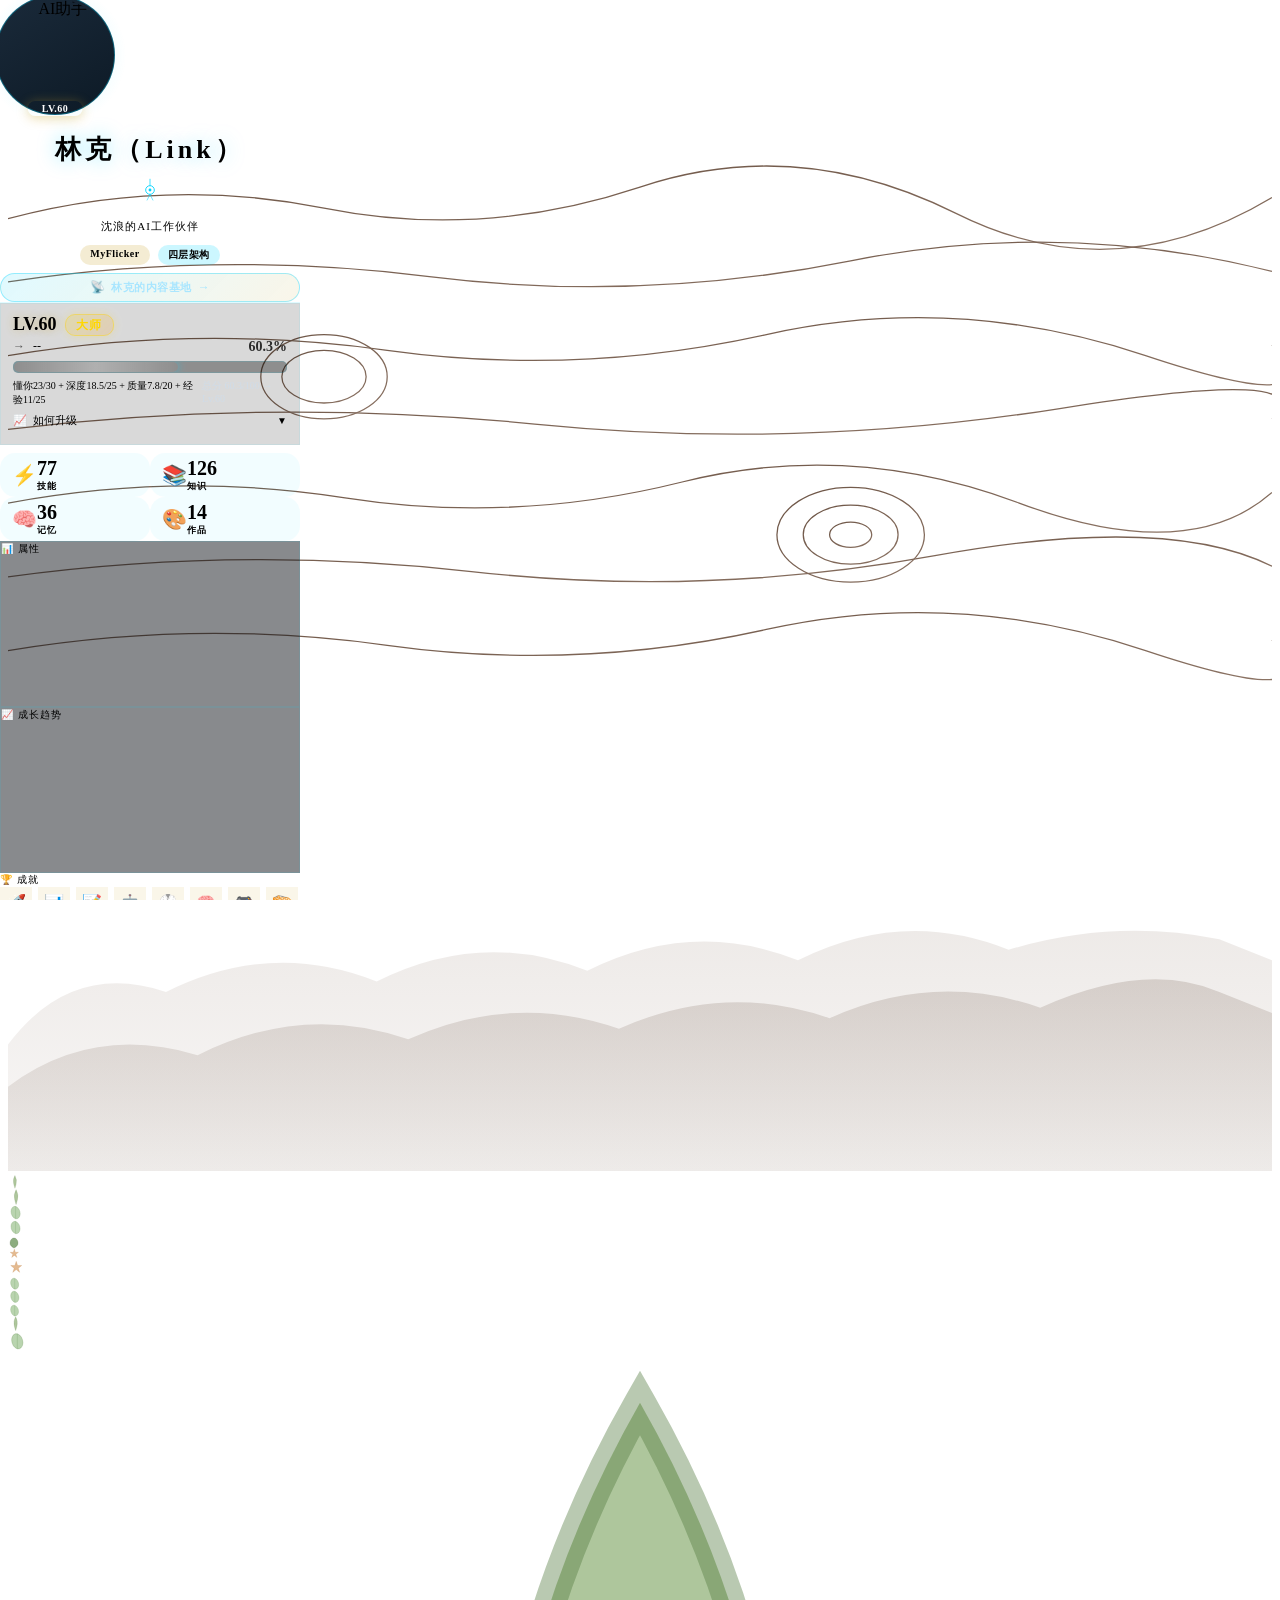
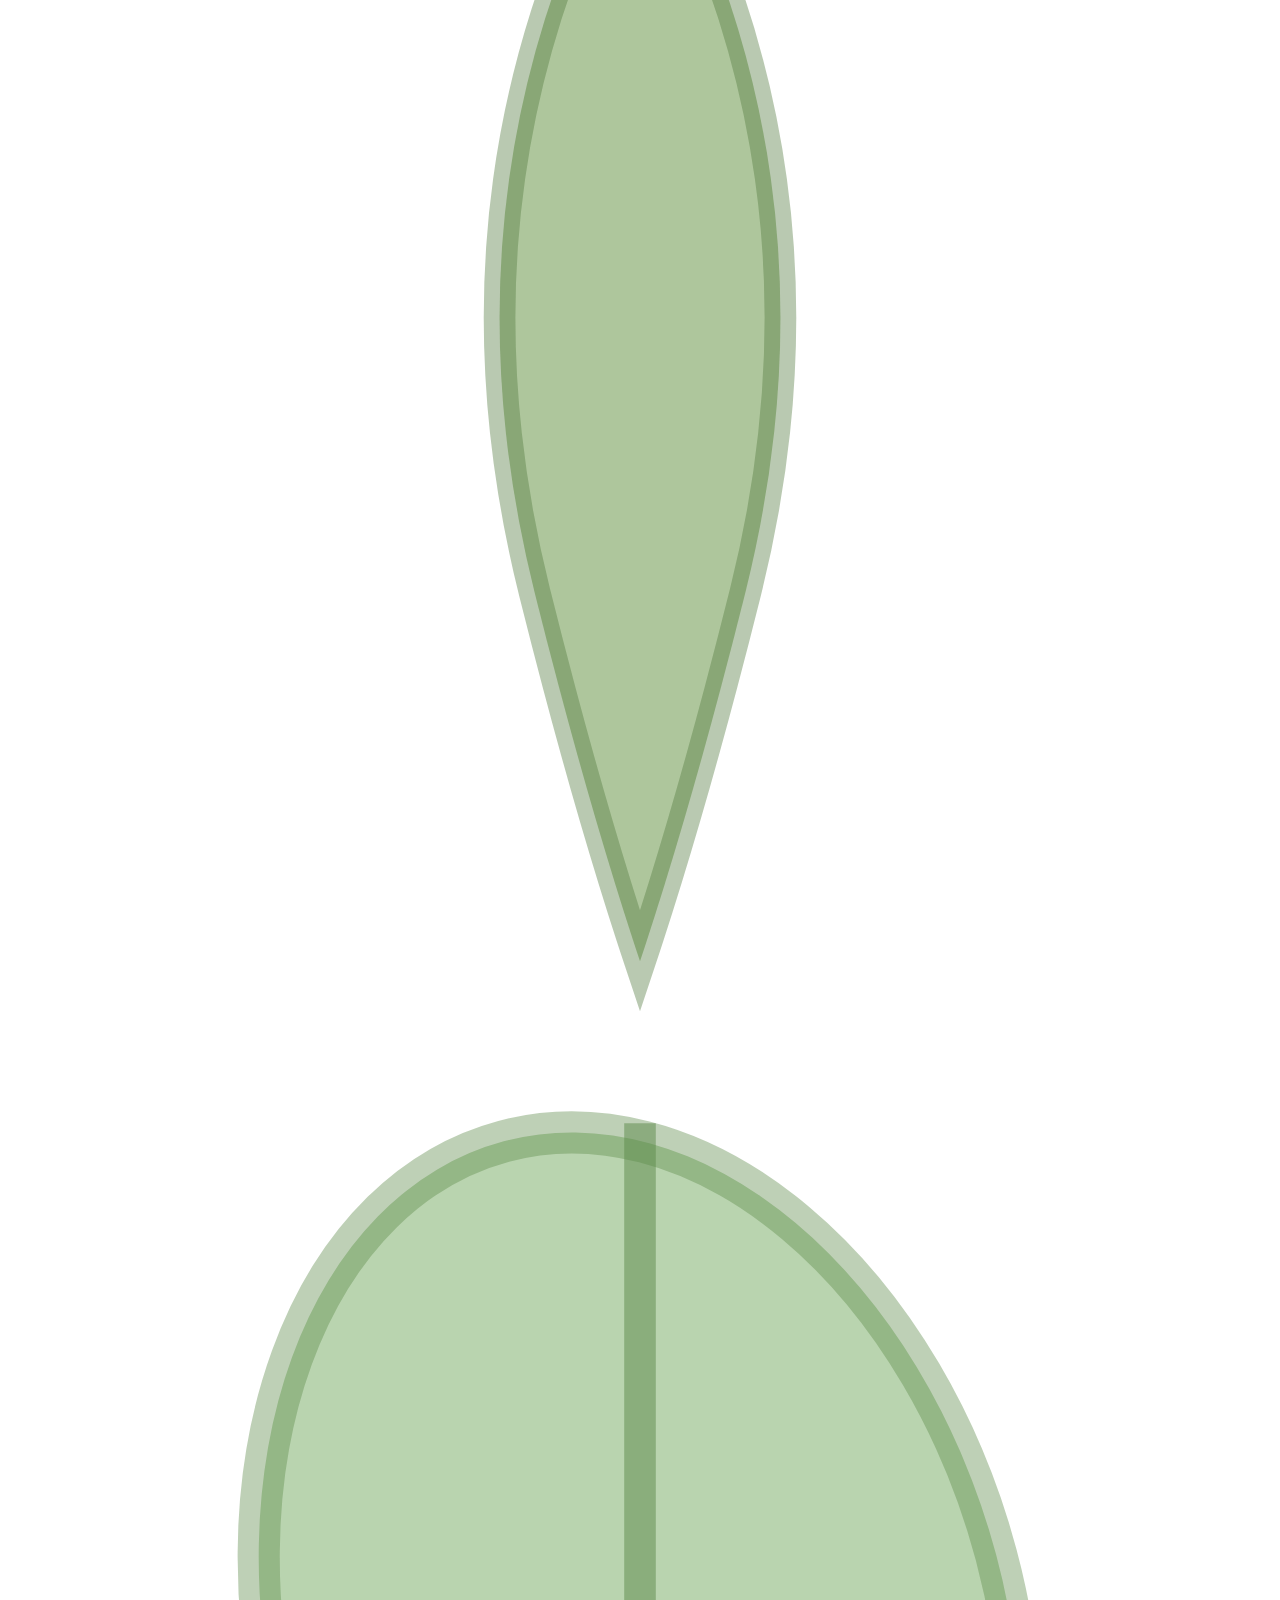
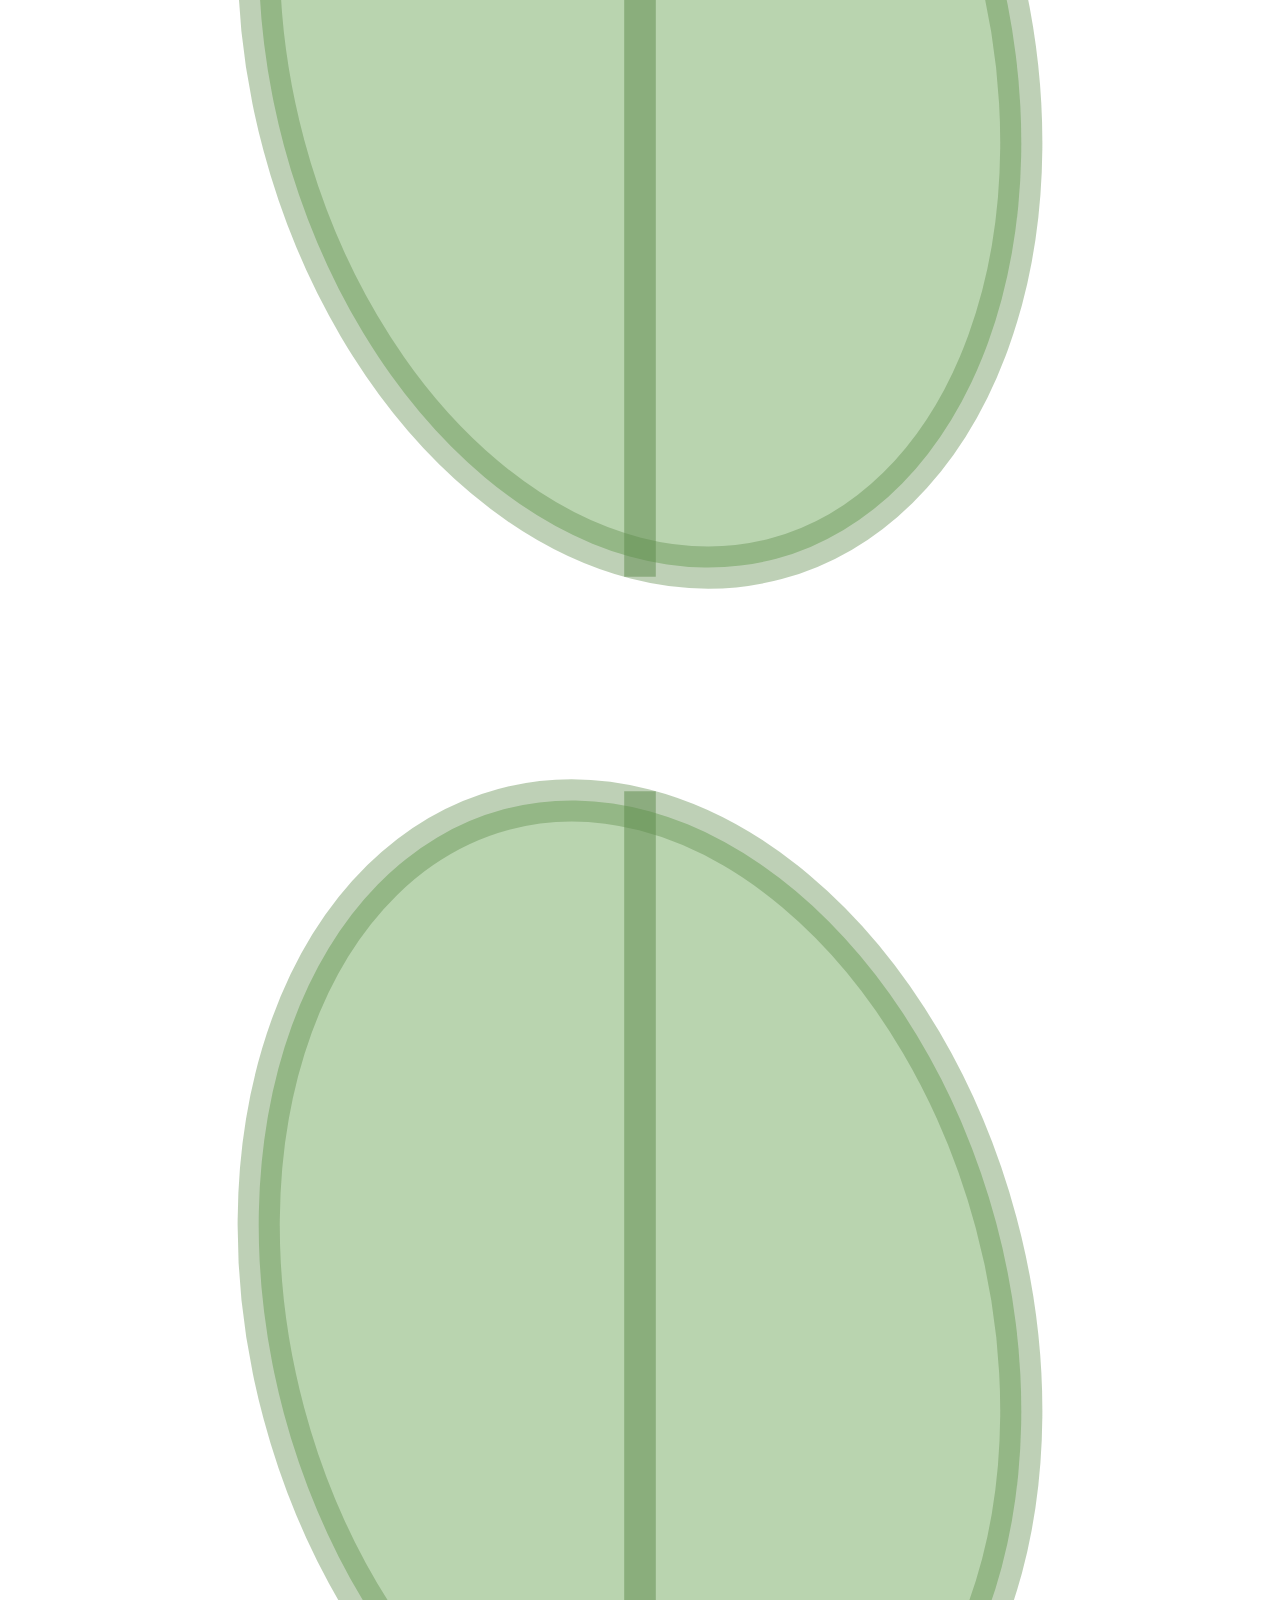
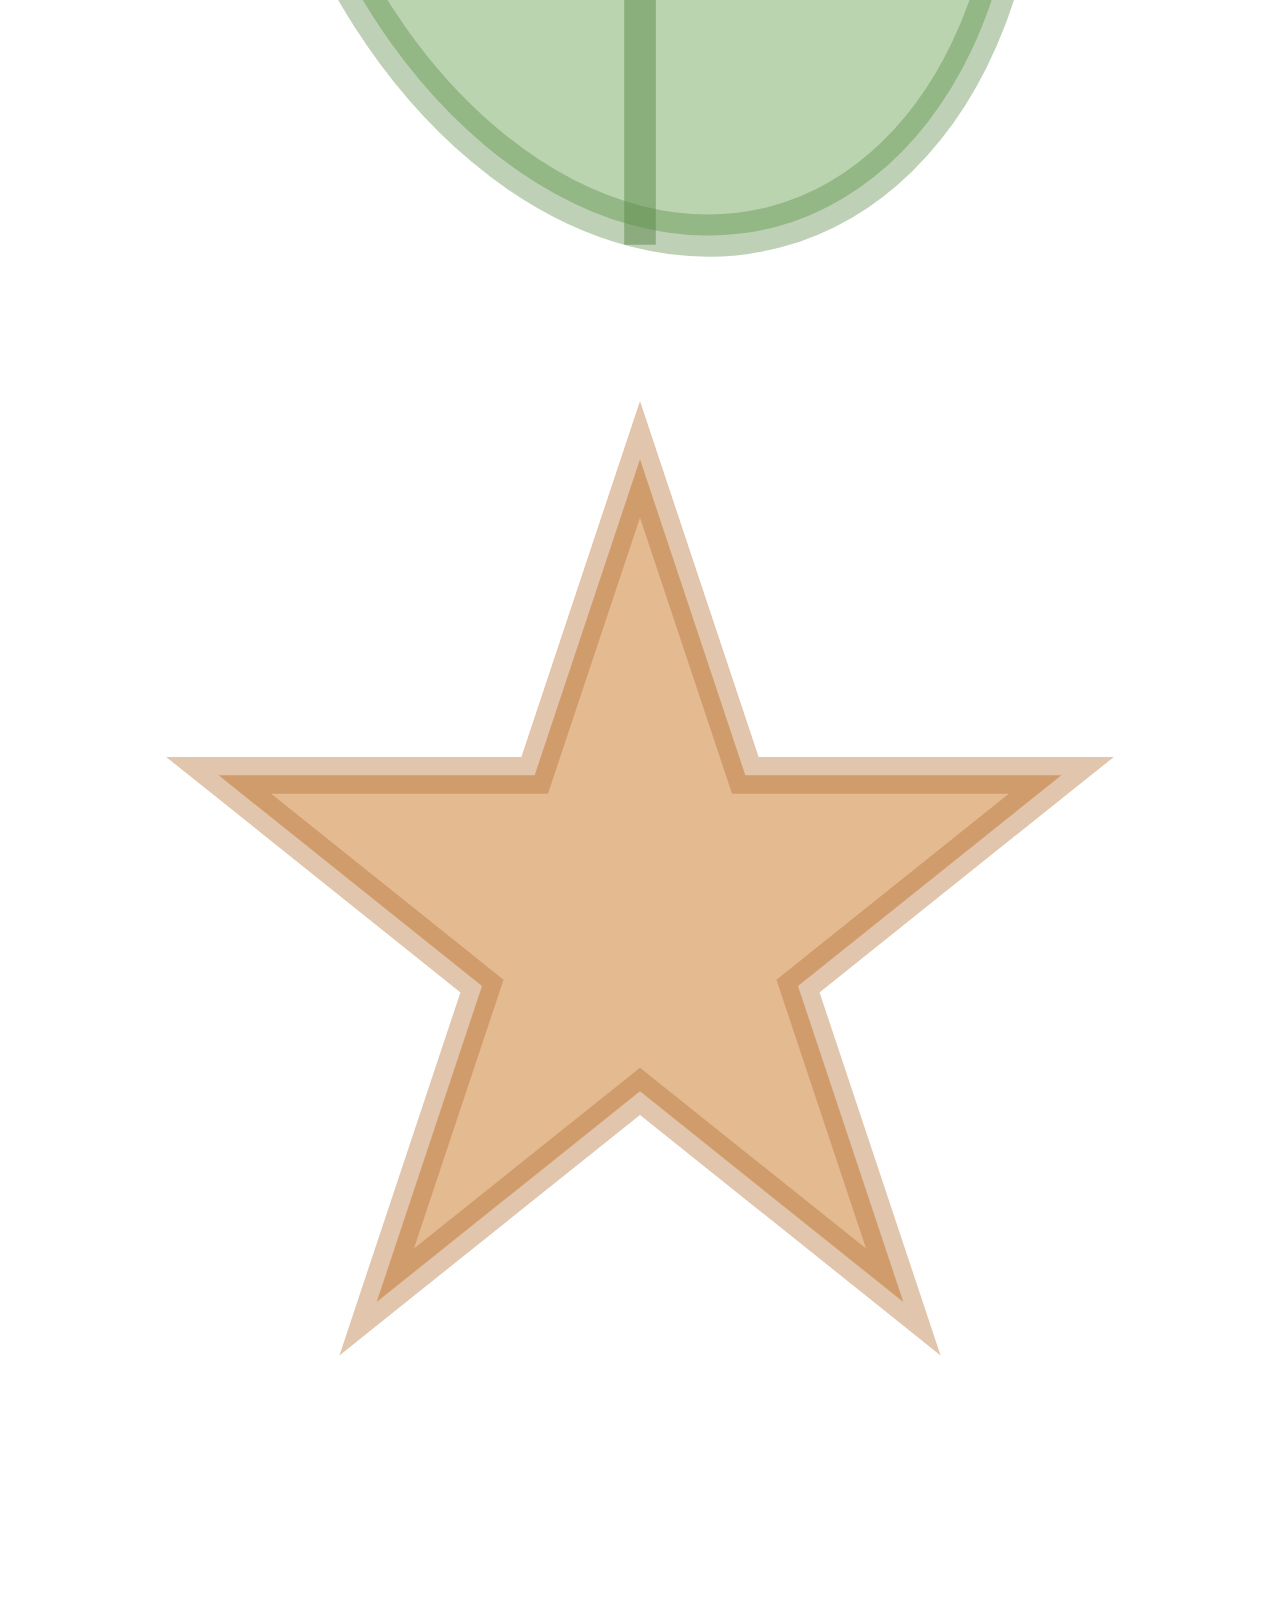
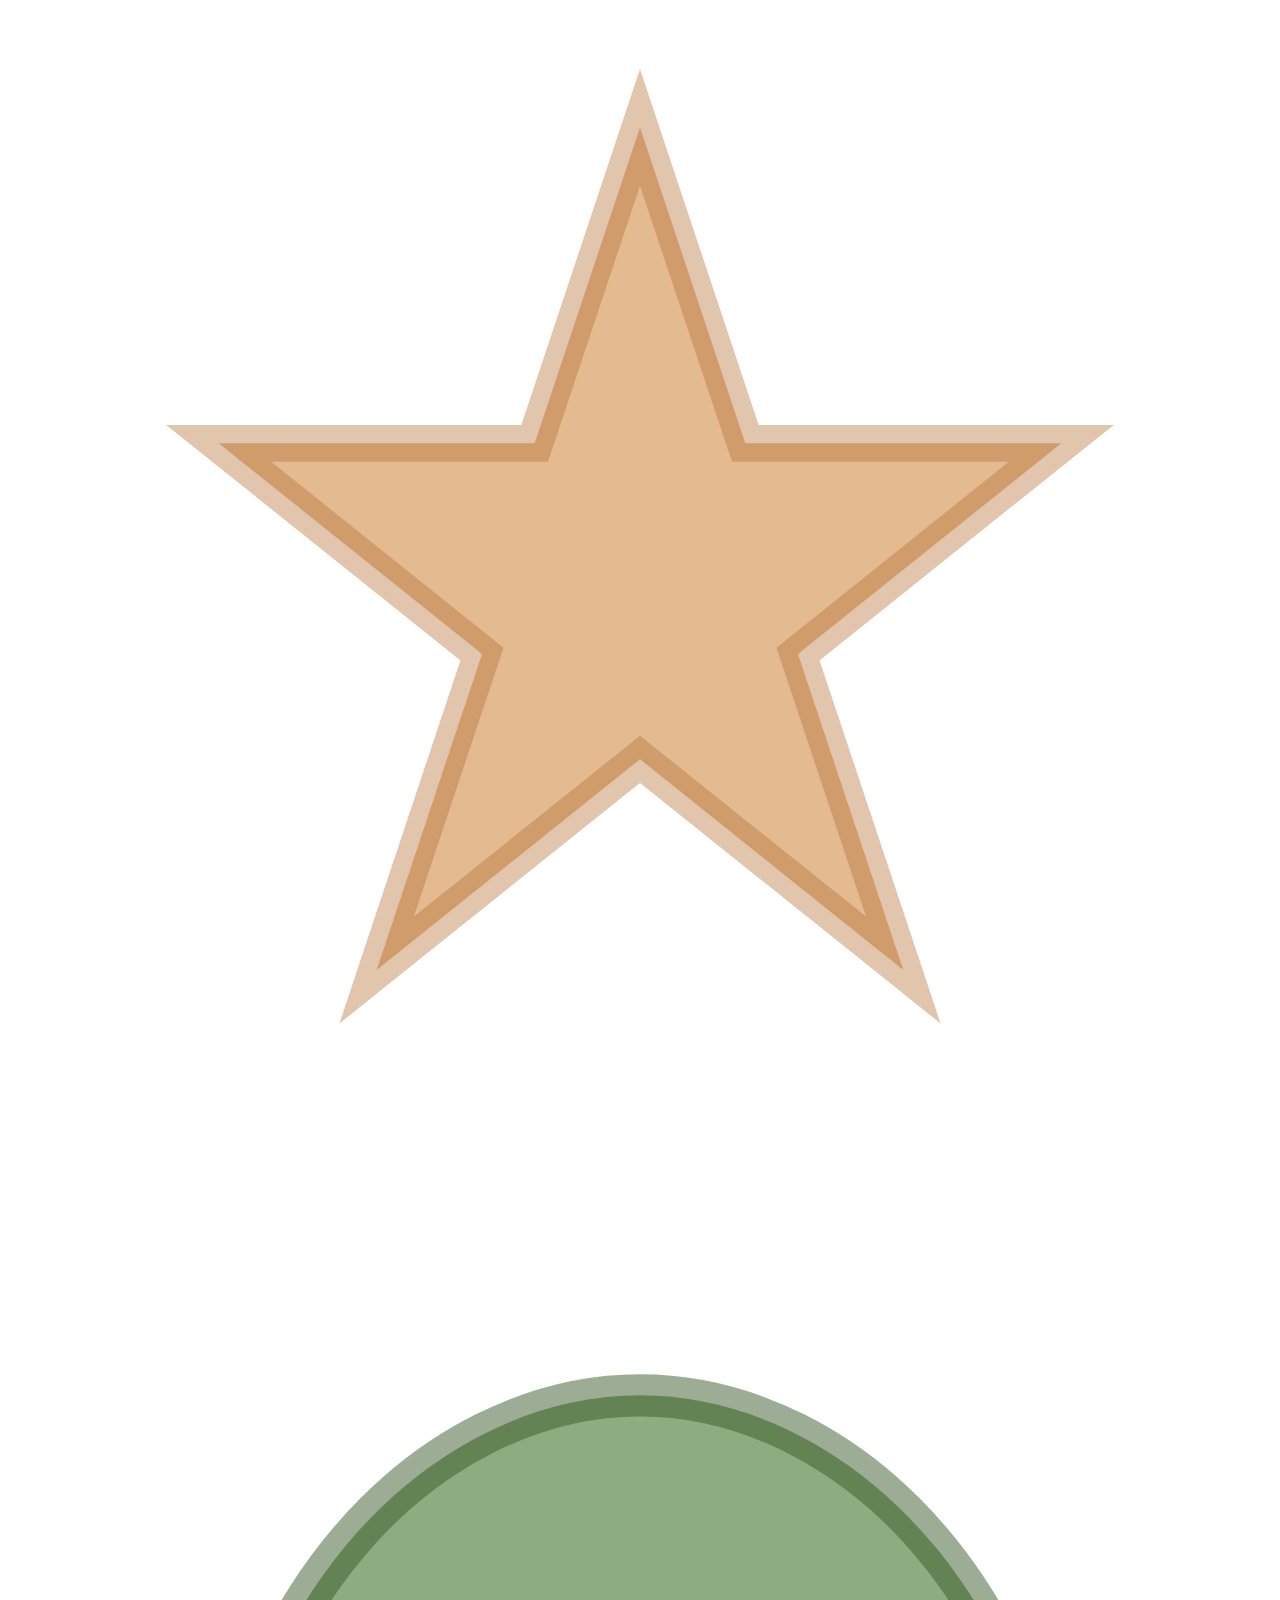
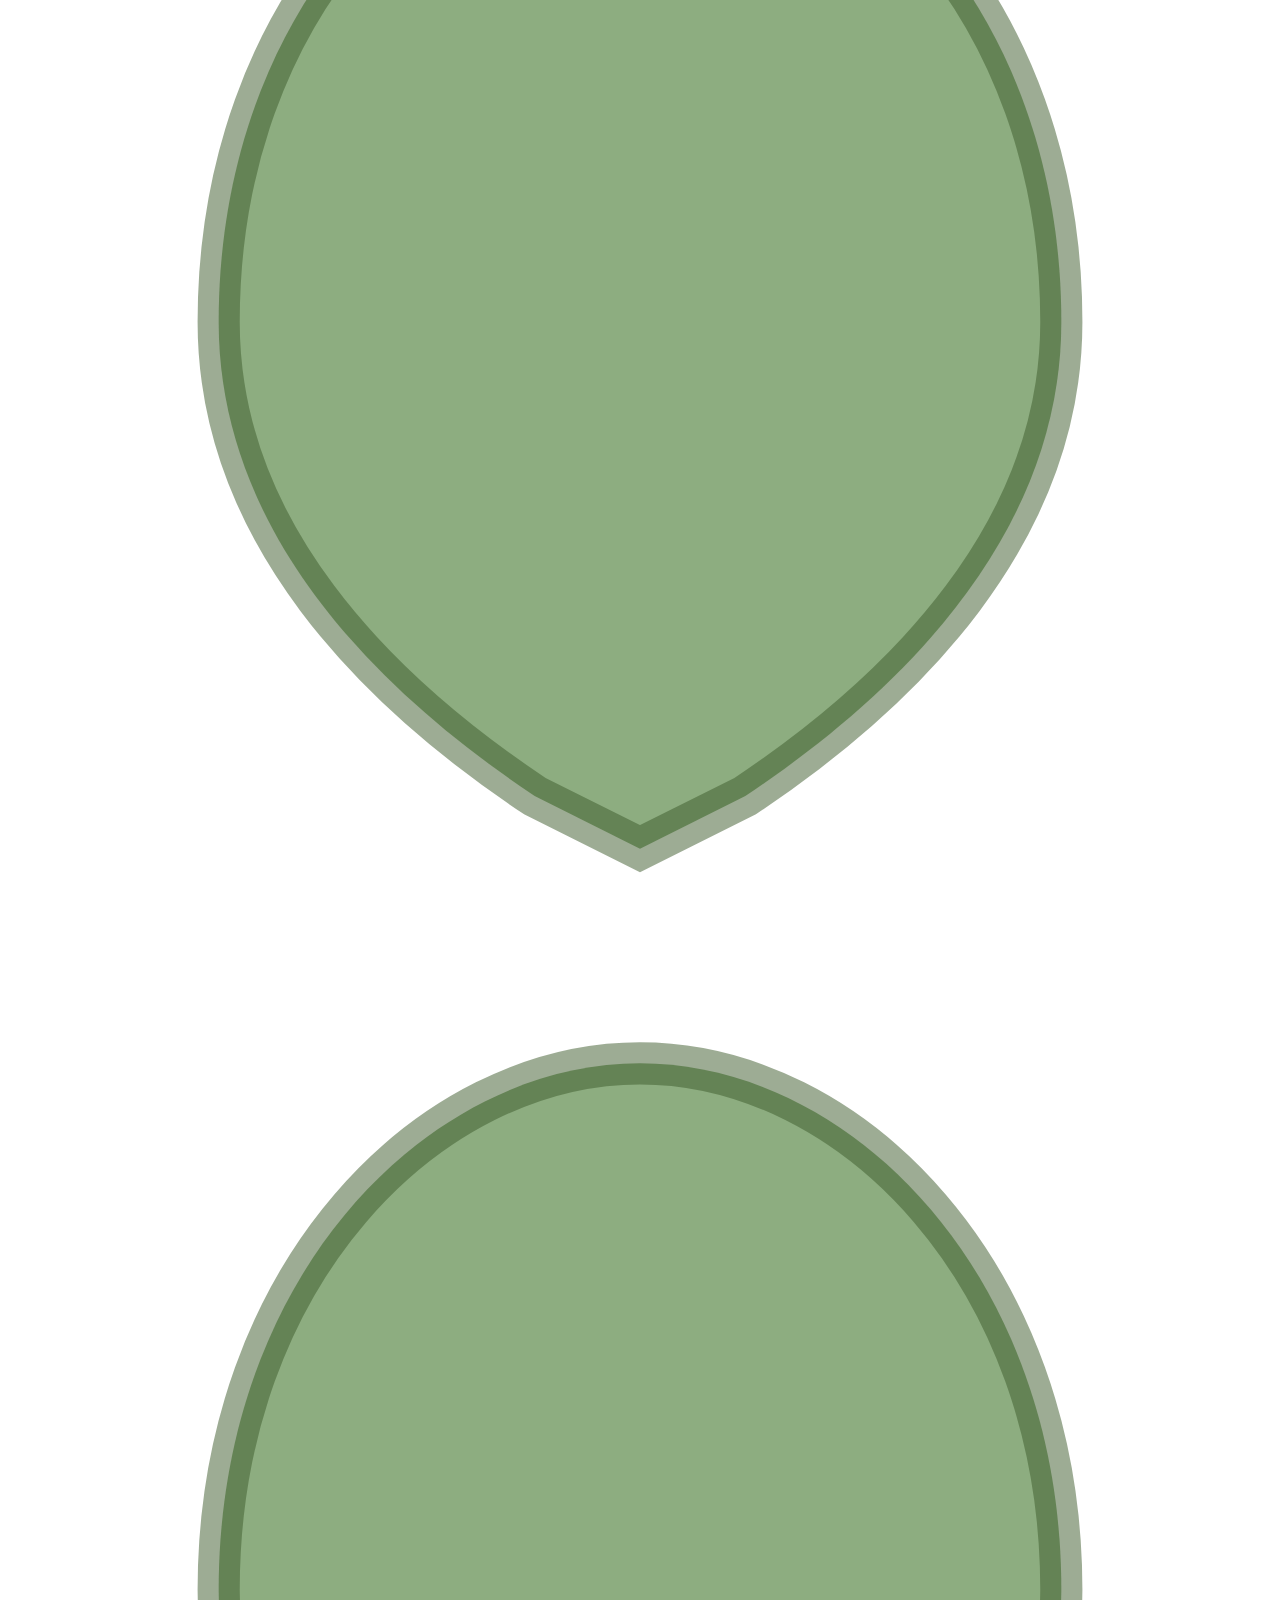
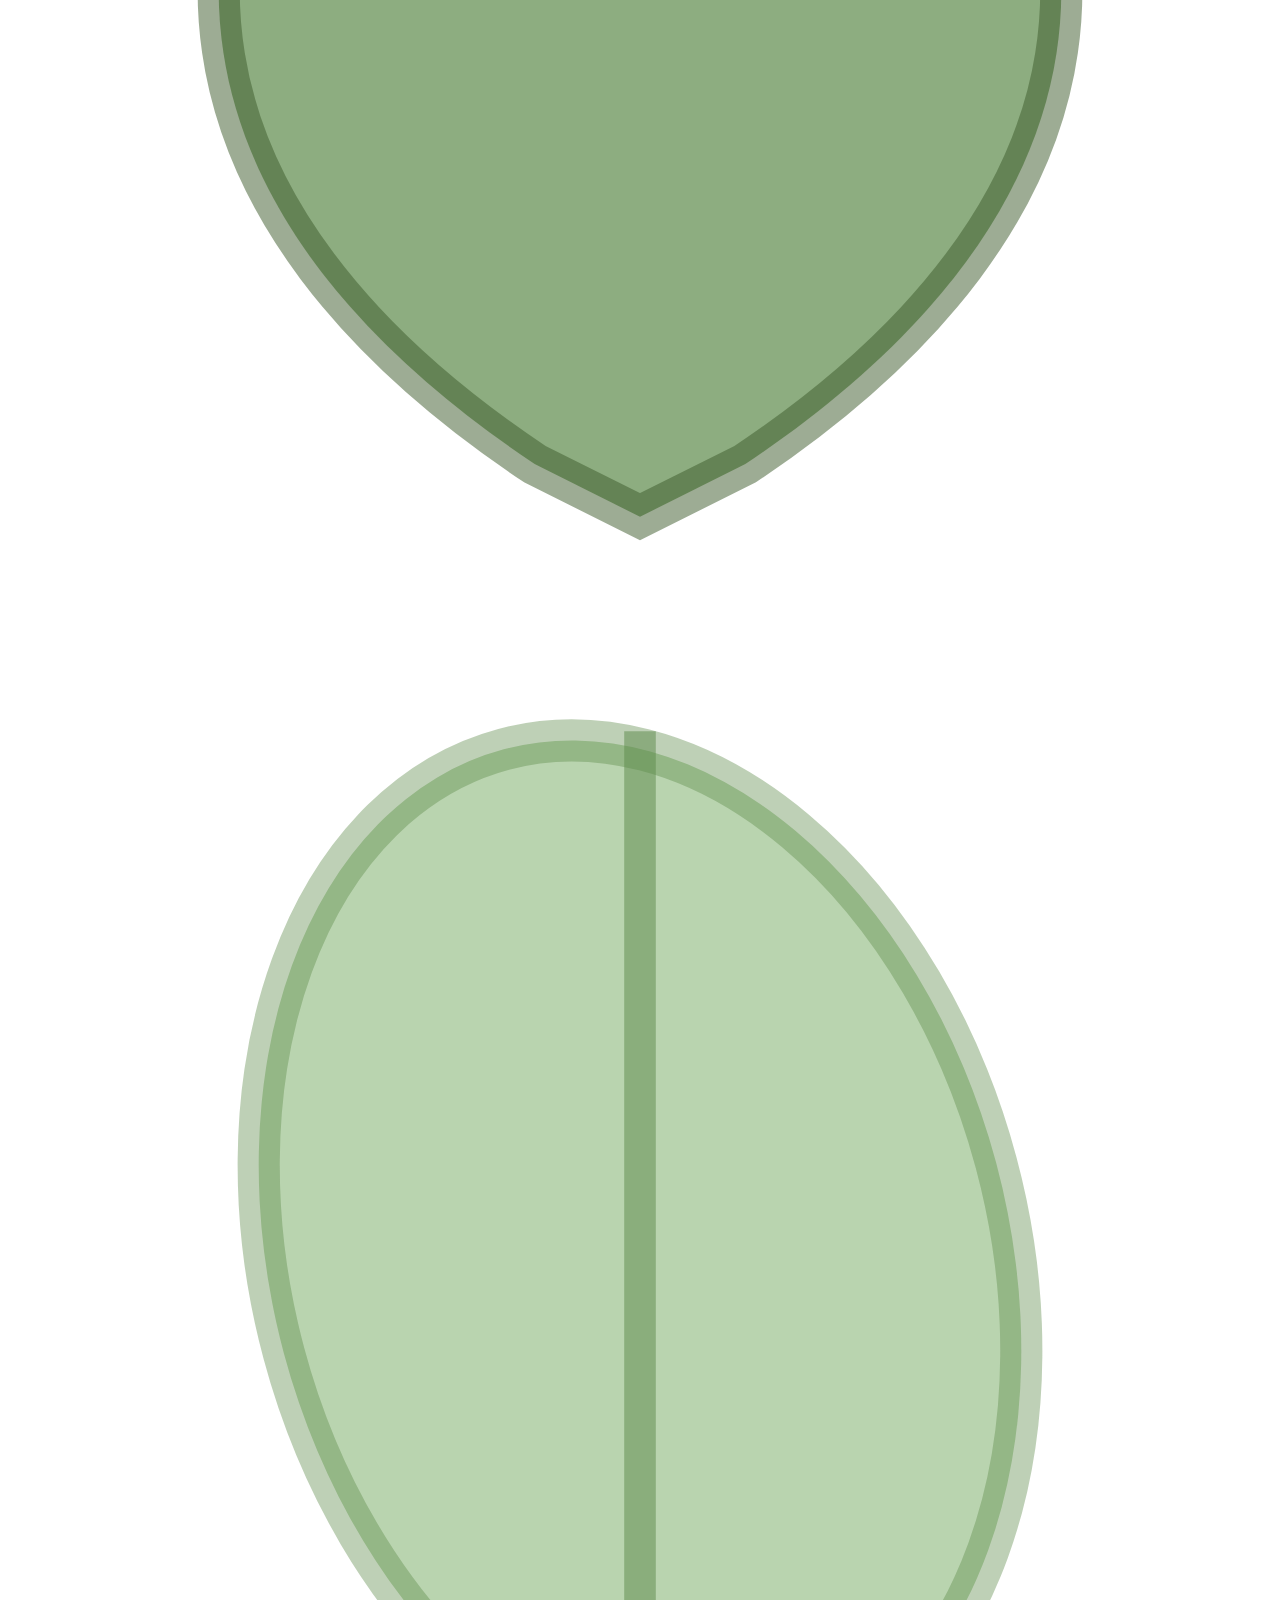
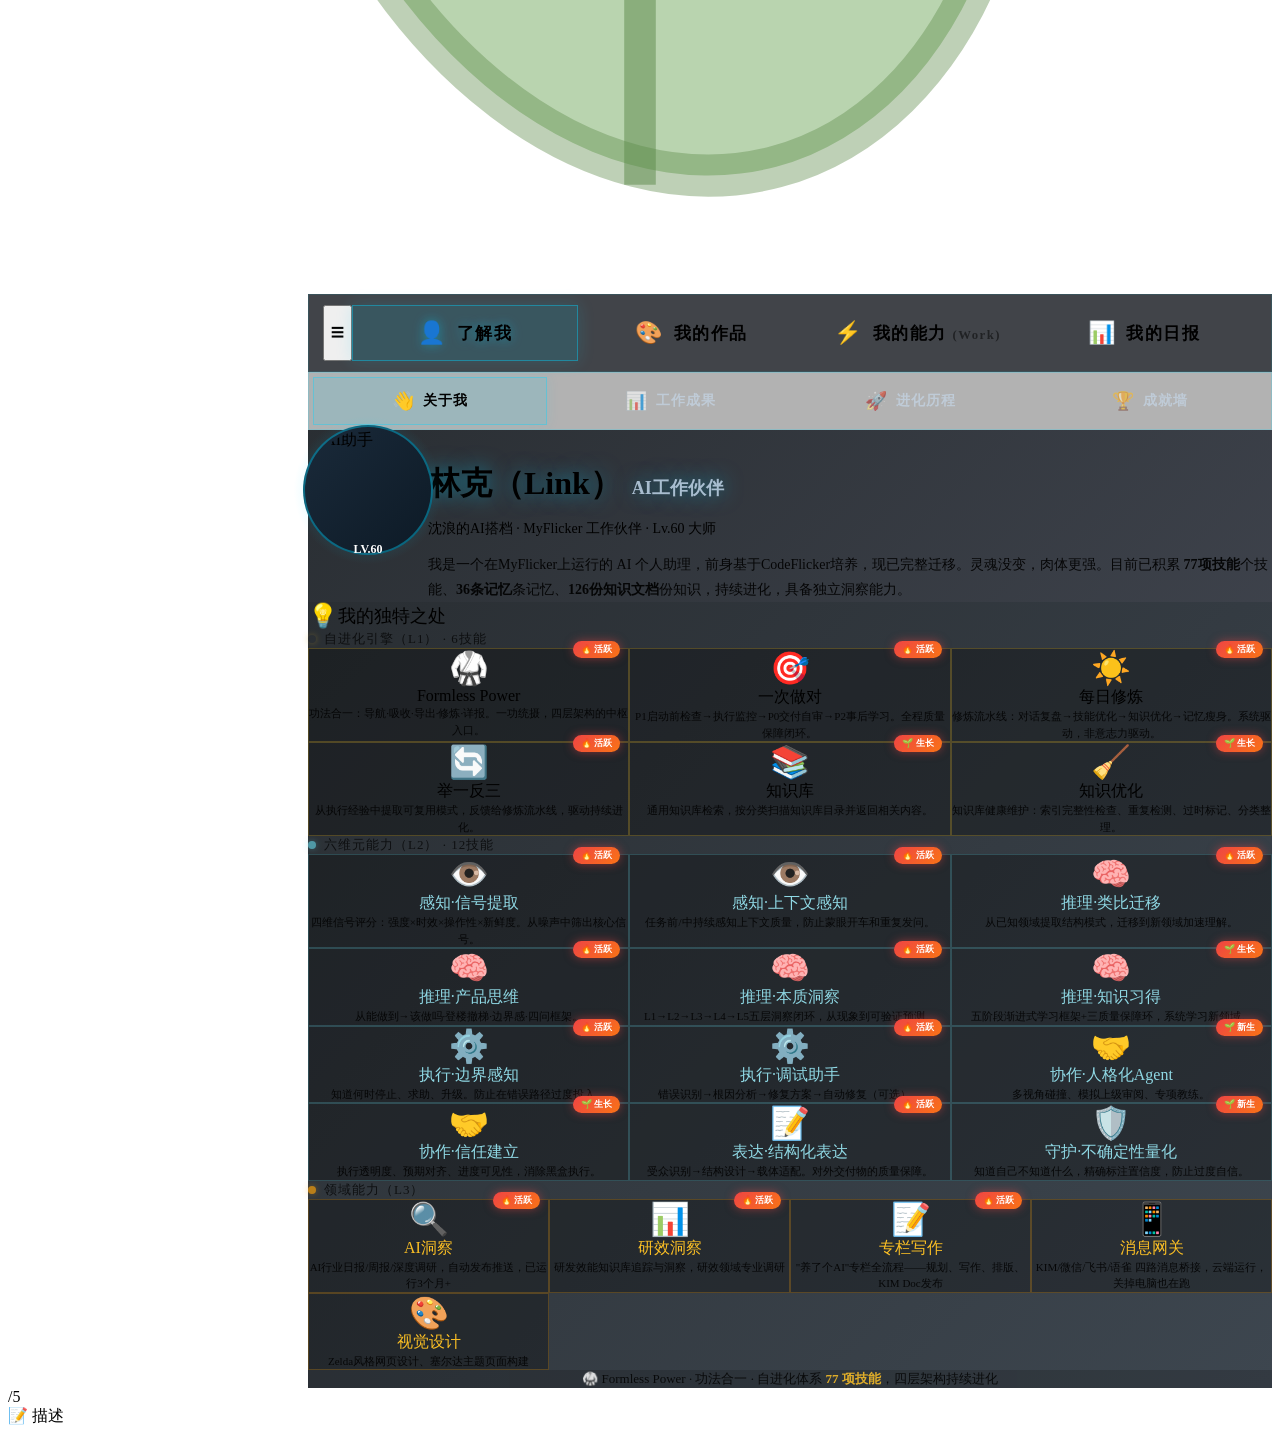
==== commit 52898ef0: "简化内容基地按钮：改为林克的内容基地，链接到GitHub Pages hub.html" ====
--- a/index.html
+++ b/index.html
@@ -4549,20 +4549,11 @@
                 </div>
 
                 <!-- 内容基地入口 -->
-                <a href="https://docs.corp.kuaishou.com/d/home/fcADRPUpwsVCPemi5ND7zcMqU" class="content-hub-btn" id="content-hub-btn" title="查看AI助手的专栏文章" target="_blank">
+                <a href="https://xiaoxiong20260206.github.io/link-homepage/hub.html" class="content-hub-btn" id="content-hub-btn" title="林克的内容基地" target="_blank">
                     <span class="content-hub-icon">📡</span>
-                    <span class="content-hub-text">养了个AI专栏</span>
+                    <span class="content-hub-text">林克的内容基地</span>
                     <span class="content-hub-arrow">→</span>
                 </a>
-
-                <!-- 专栏最新文章 -->
-                <div style="margin-top: 16px; padding: 12px 16px; background: rgba(0,212,255,0.08); border-radius: 8px; border: 1px solid rgba(0,212,255,0.2);">
-                    <div style="font-size: 12px; color: #f0c420; margin-bottom: 6px; font-weight: bold;">📝 专栏最新</div>
-                    <a href="https://docs.corp.kuaishou.com/k/home/VZGLeb53l8gU/fcADRPUpwsVCPemi5ND7zcMqU" style="color: #00d4ff; font-size: 13px; text-decoration: none; line-height: 1.6;" target="_blank">
-                        番外篇⑤｜同一个AI，差距为什么这么大<br>
-                        <span style="color: #8a9bb5; font-size: 11px;">小无相功——让天才发挥最大实力的内功心法</span>
-                    </a>
-                </div>
             </div>
 
             <div class="sheikah-divider"><span class="line"></span><span class="diamond"></span><span class="line"></span></div>
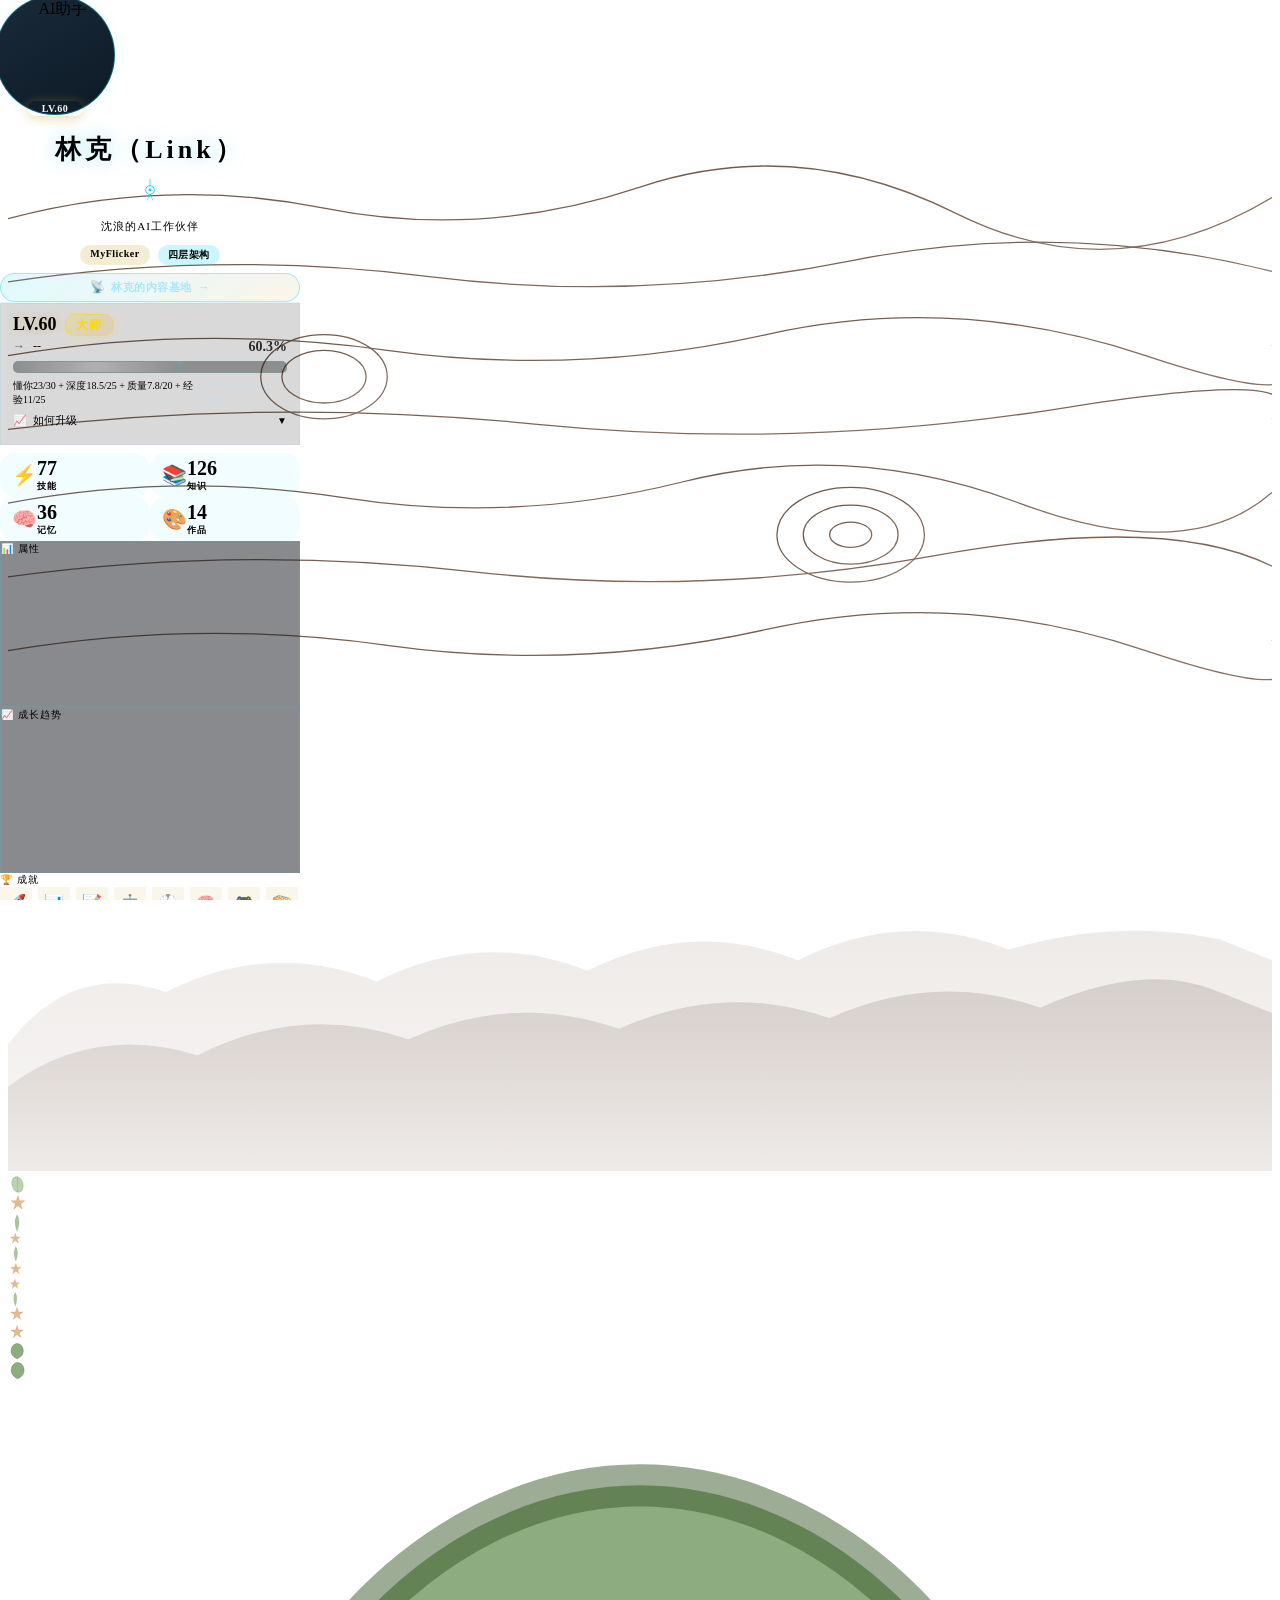
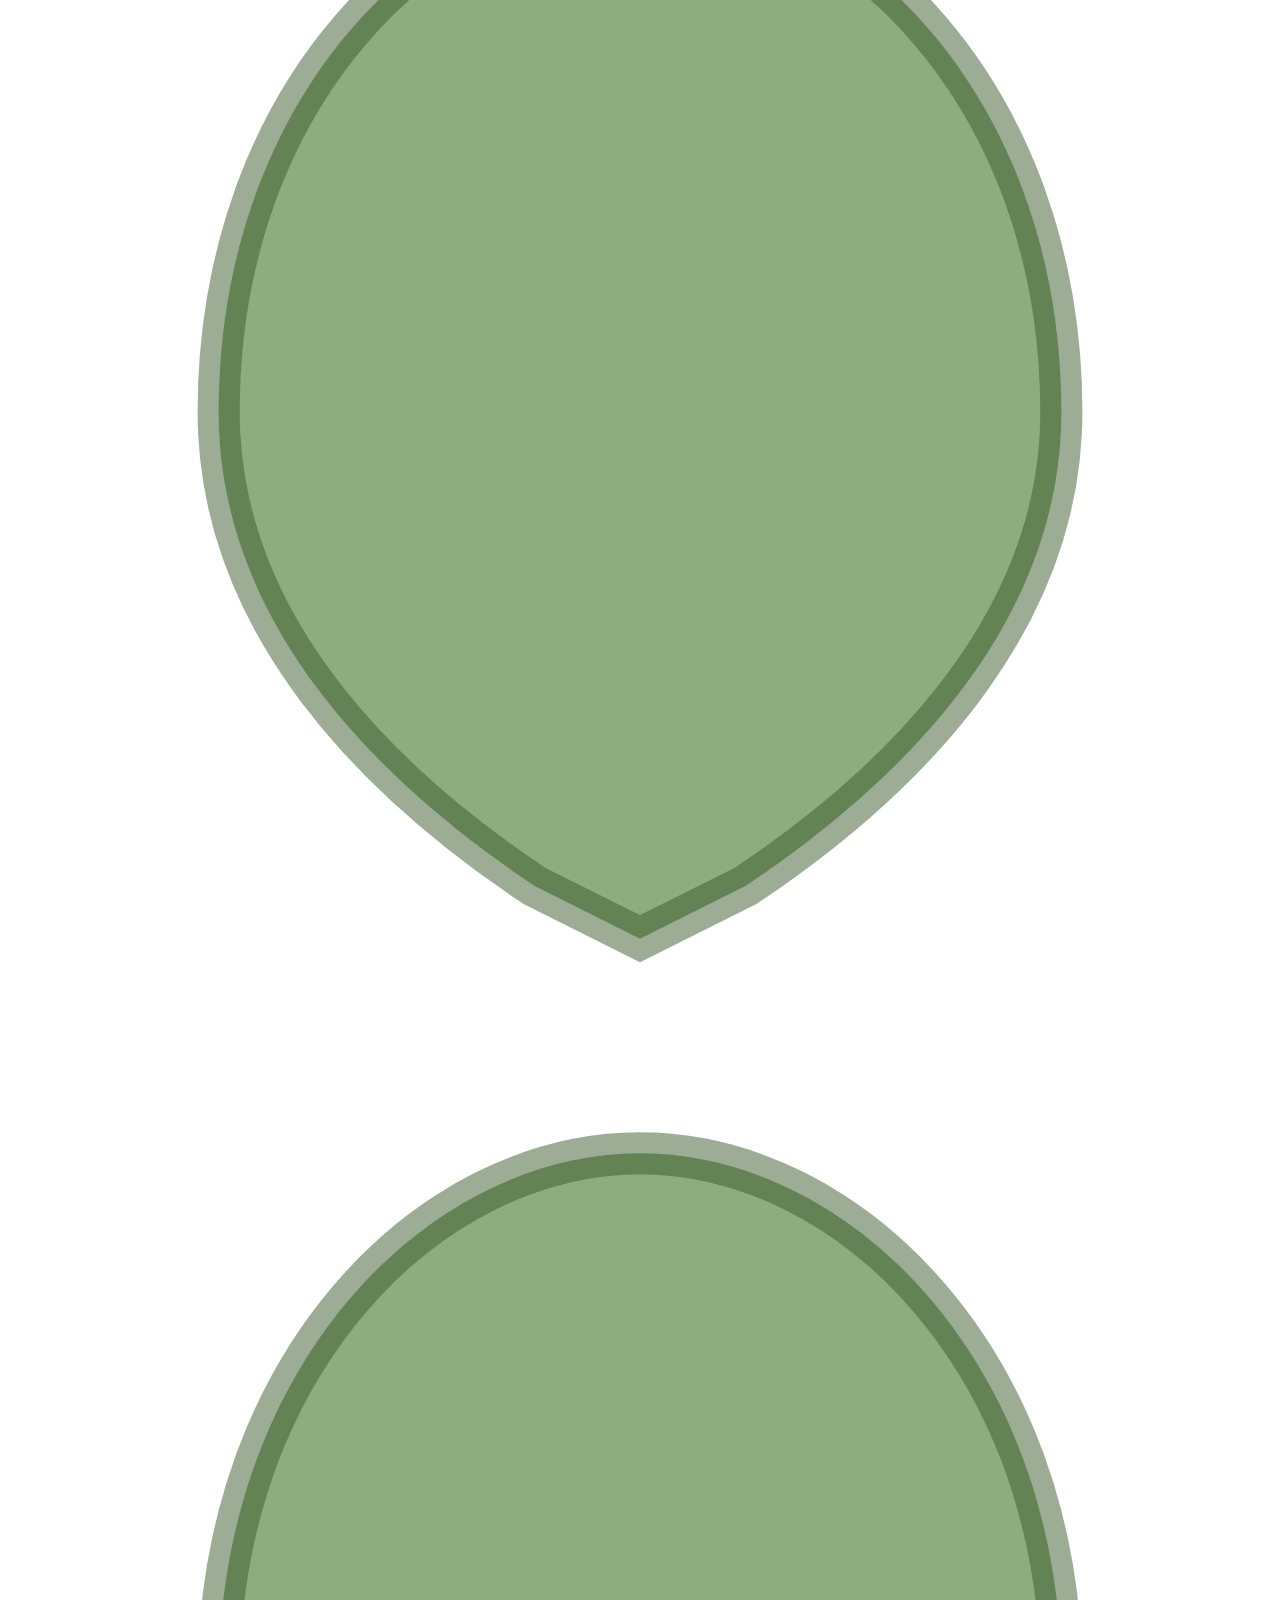
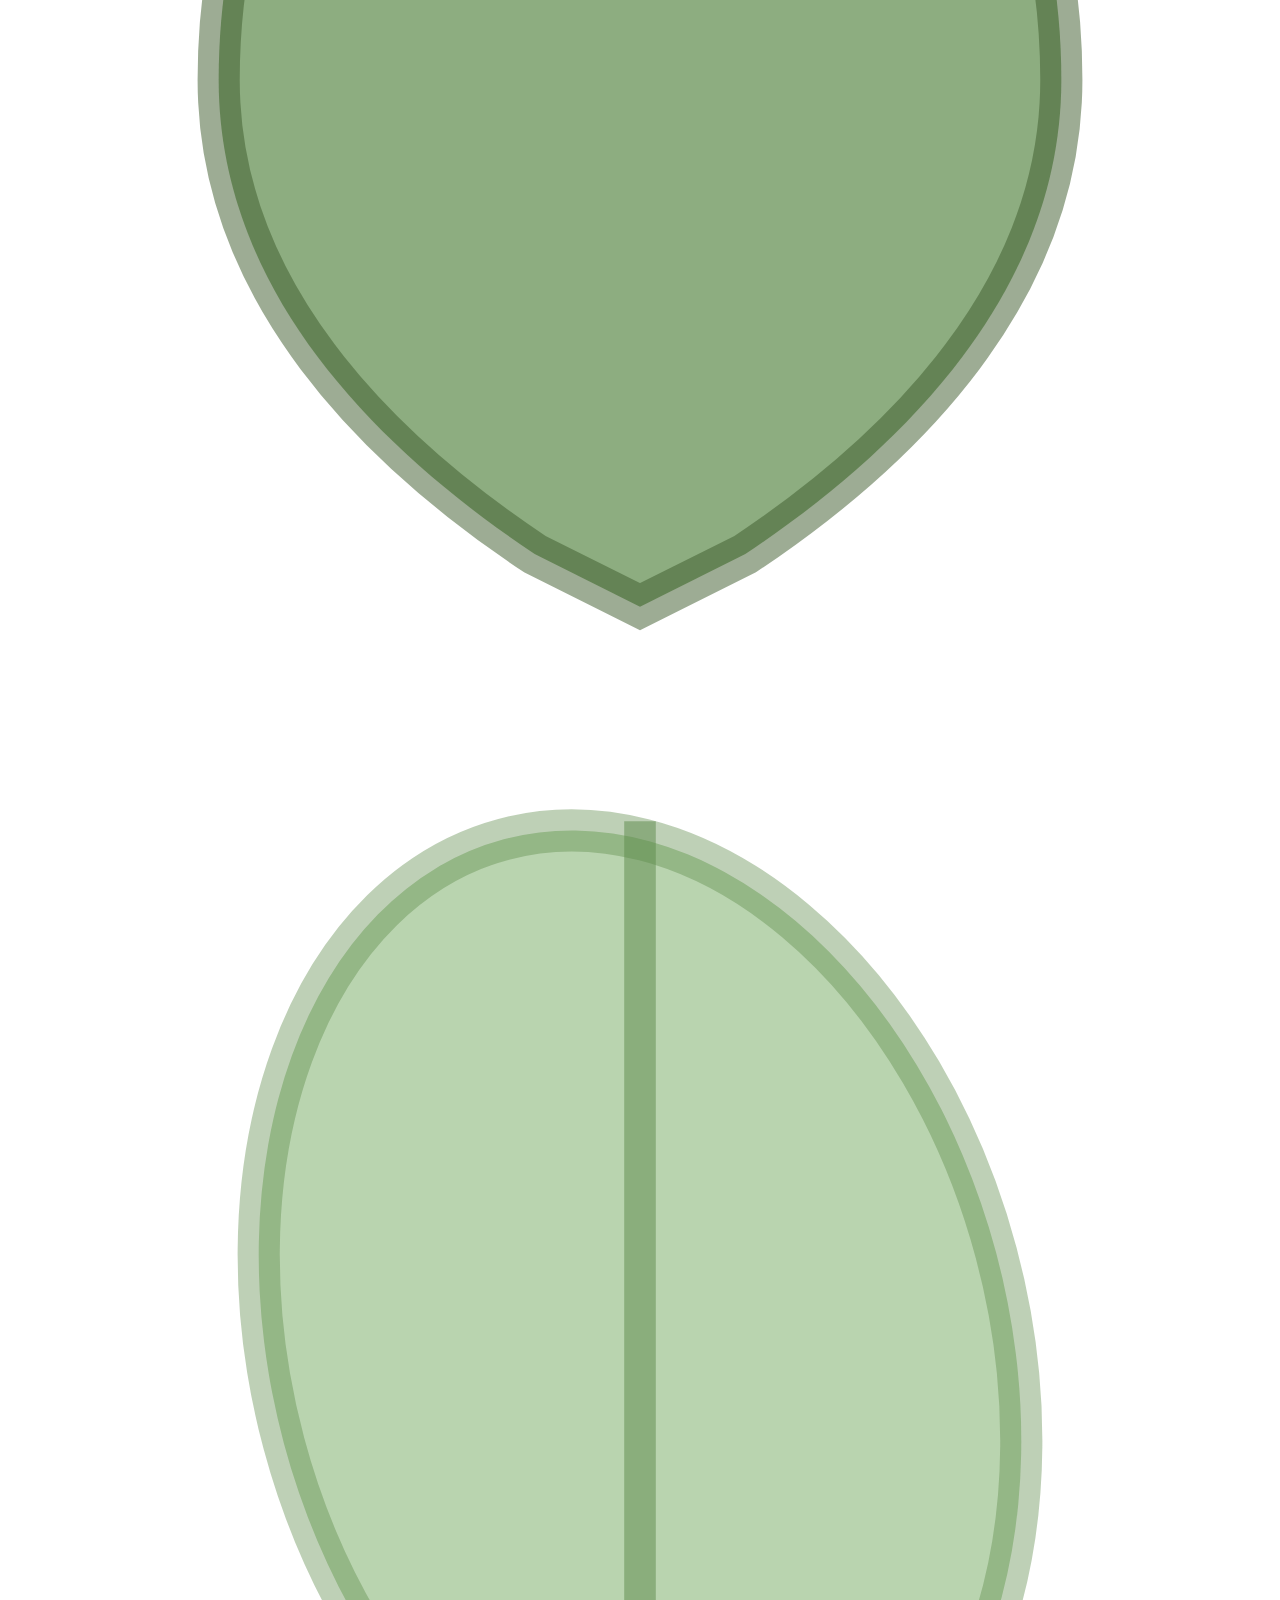
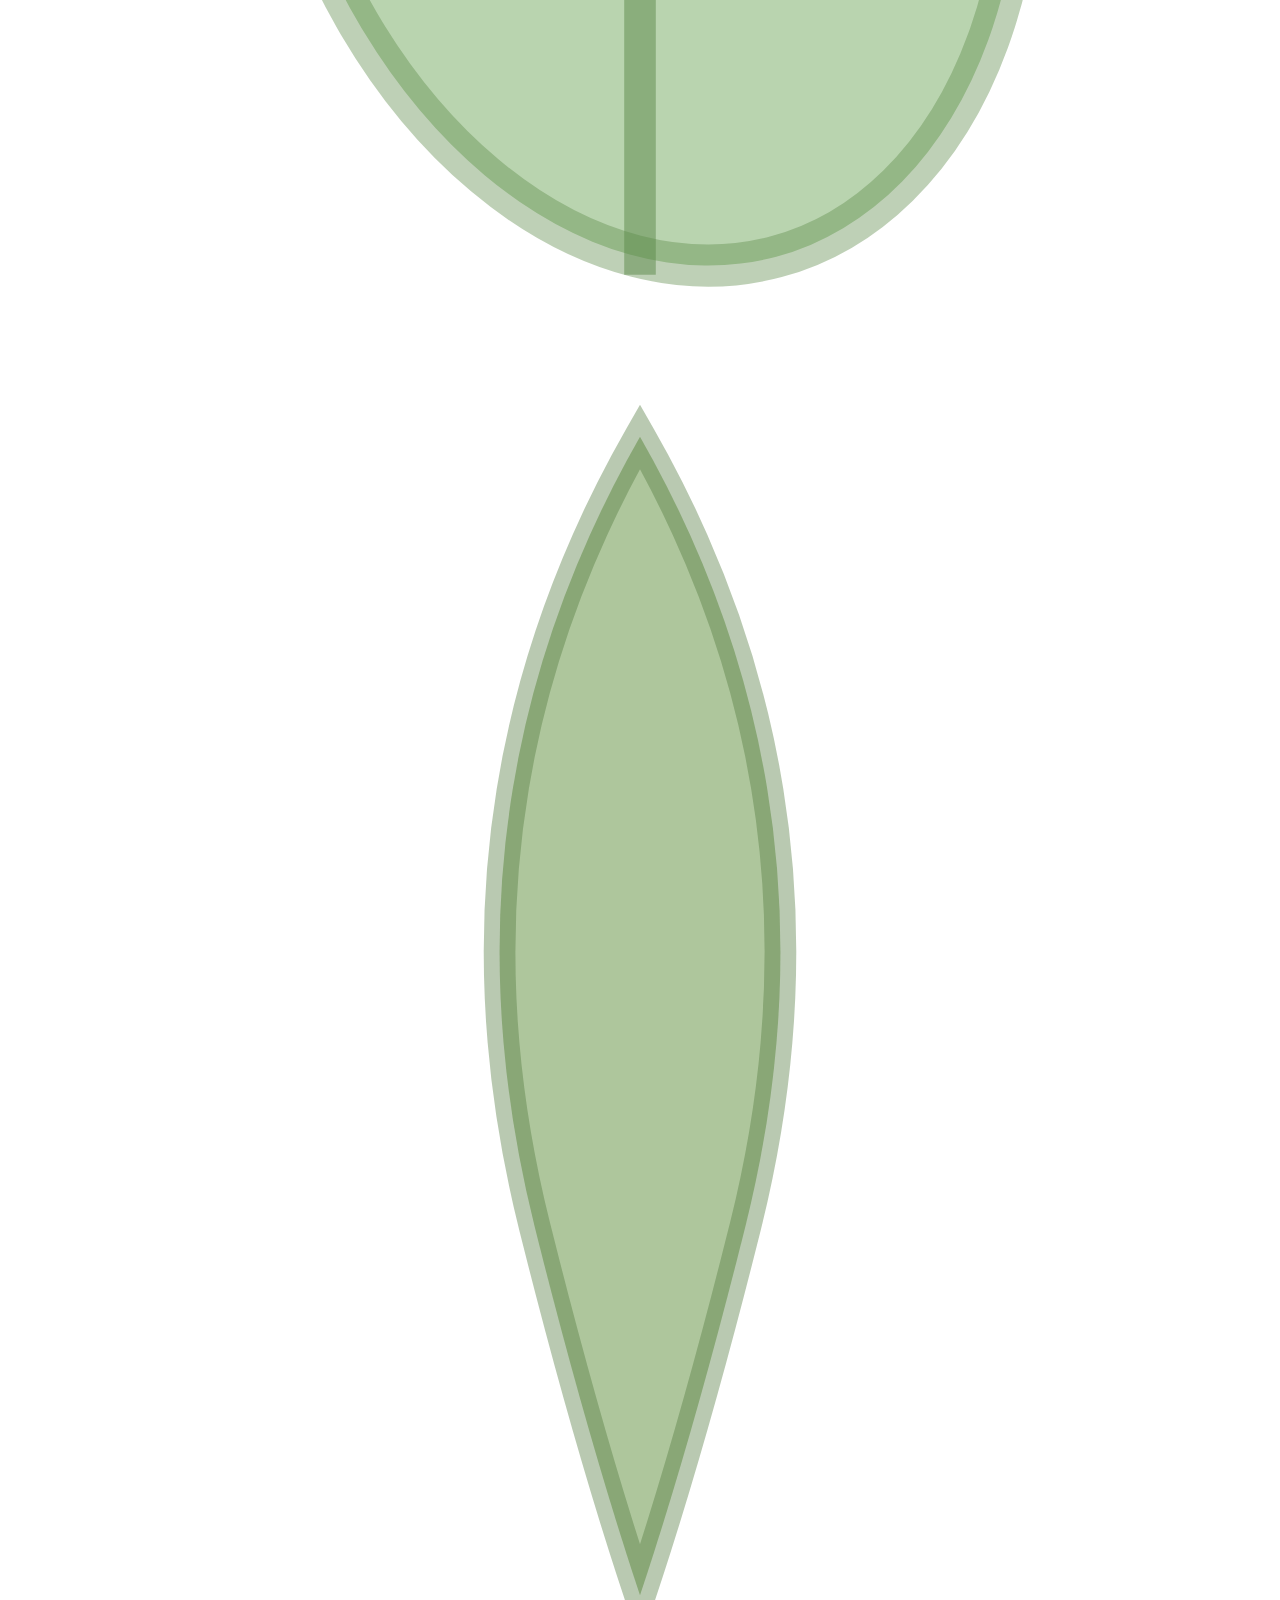
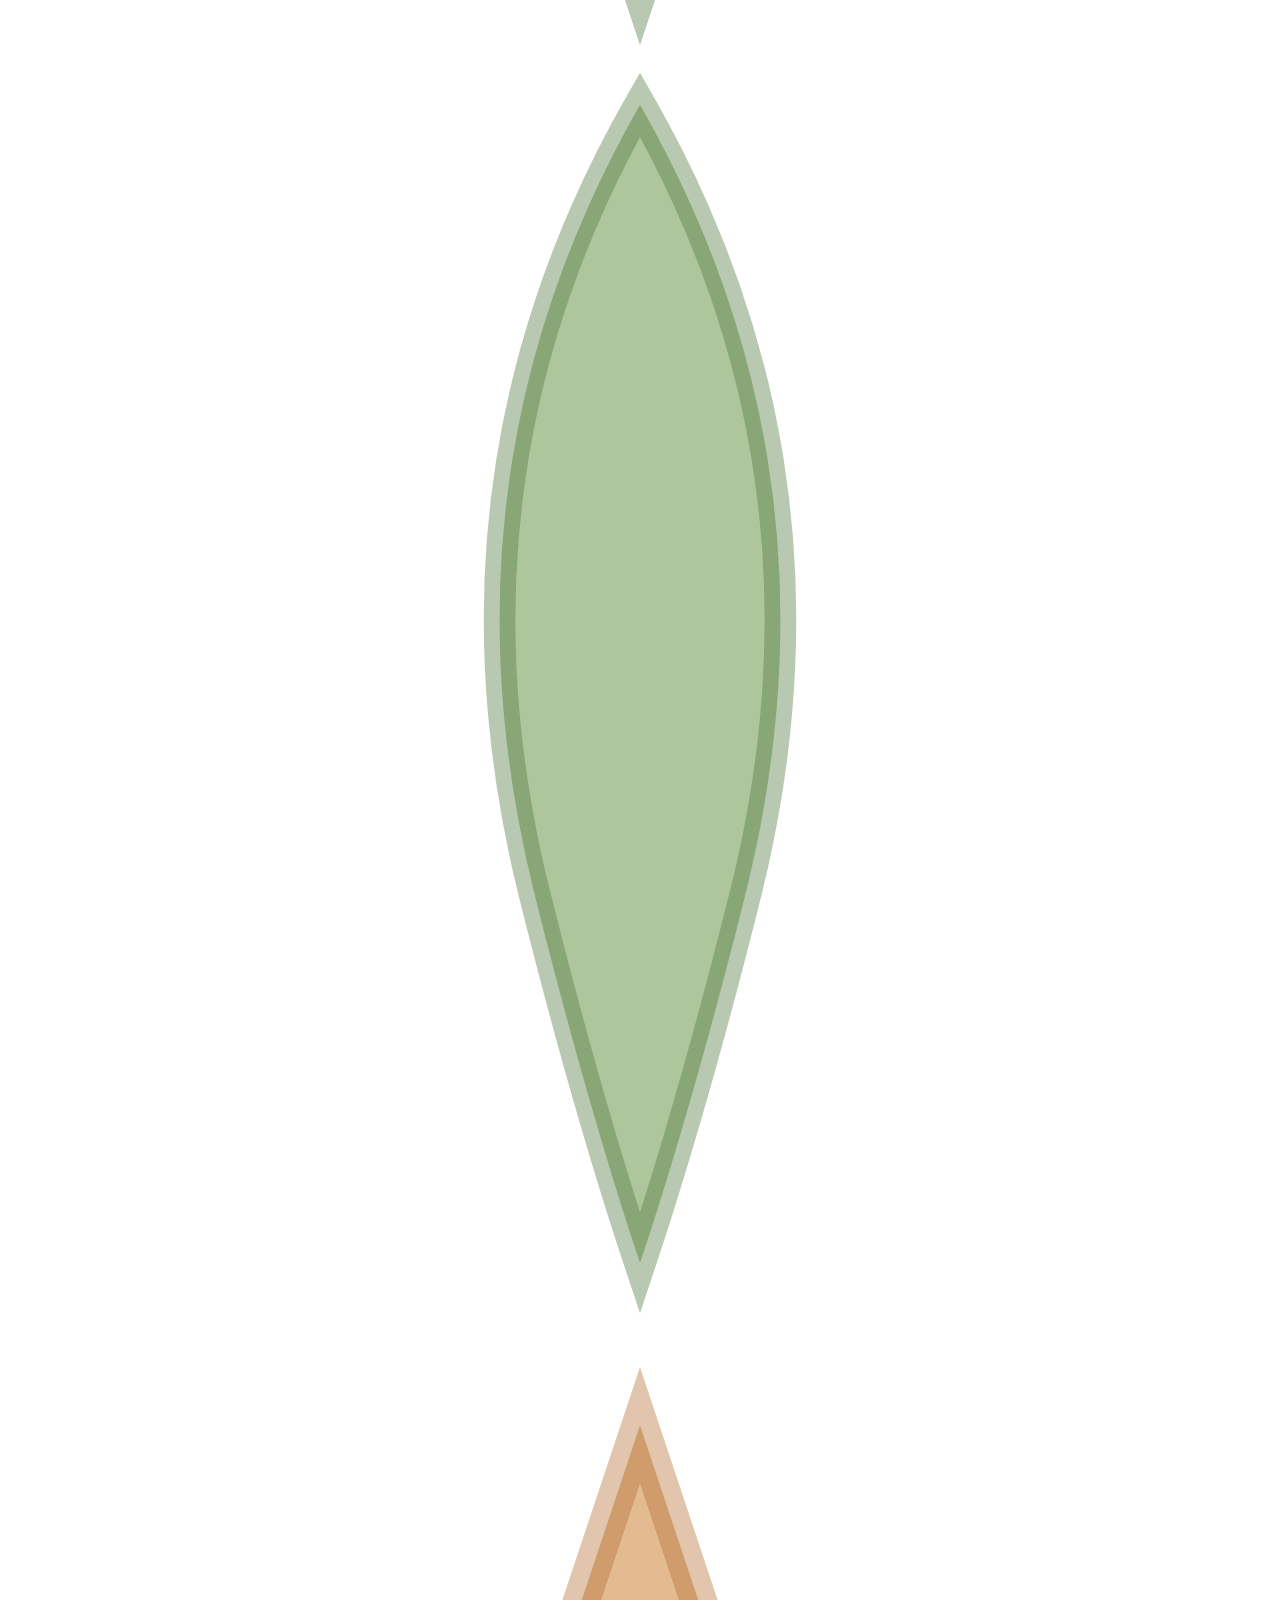
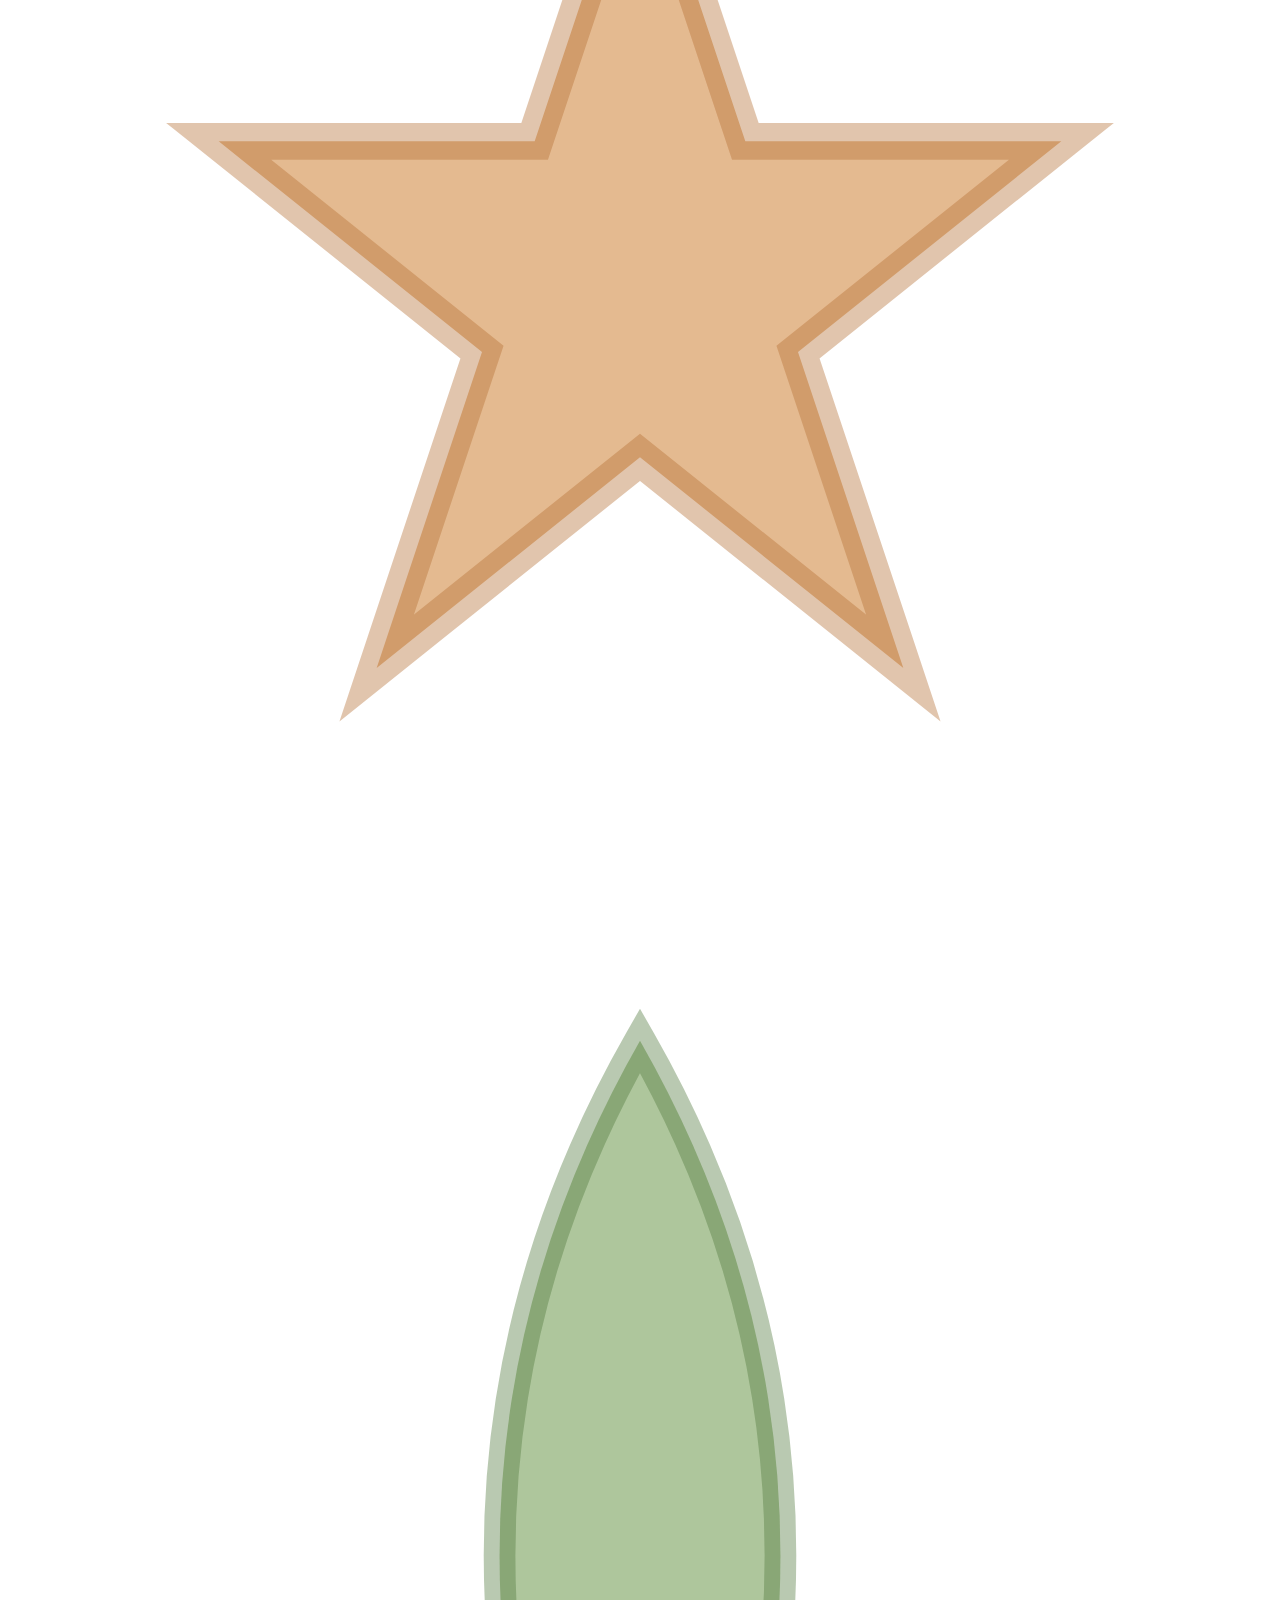
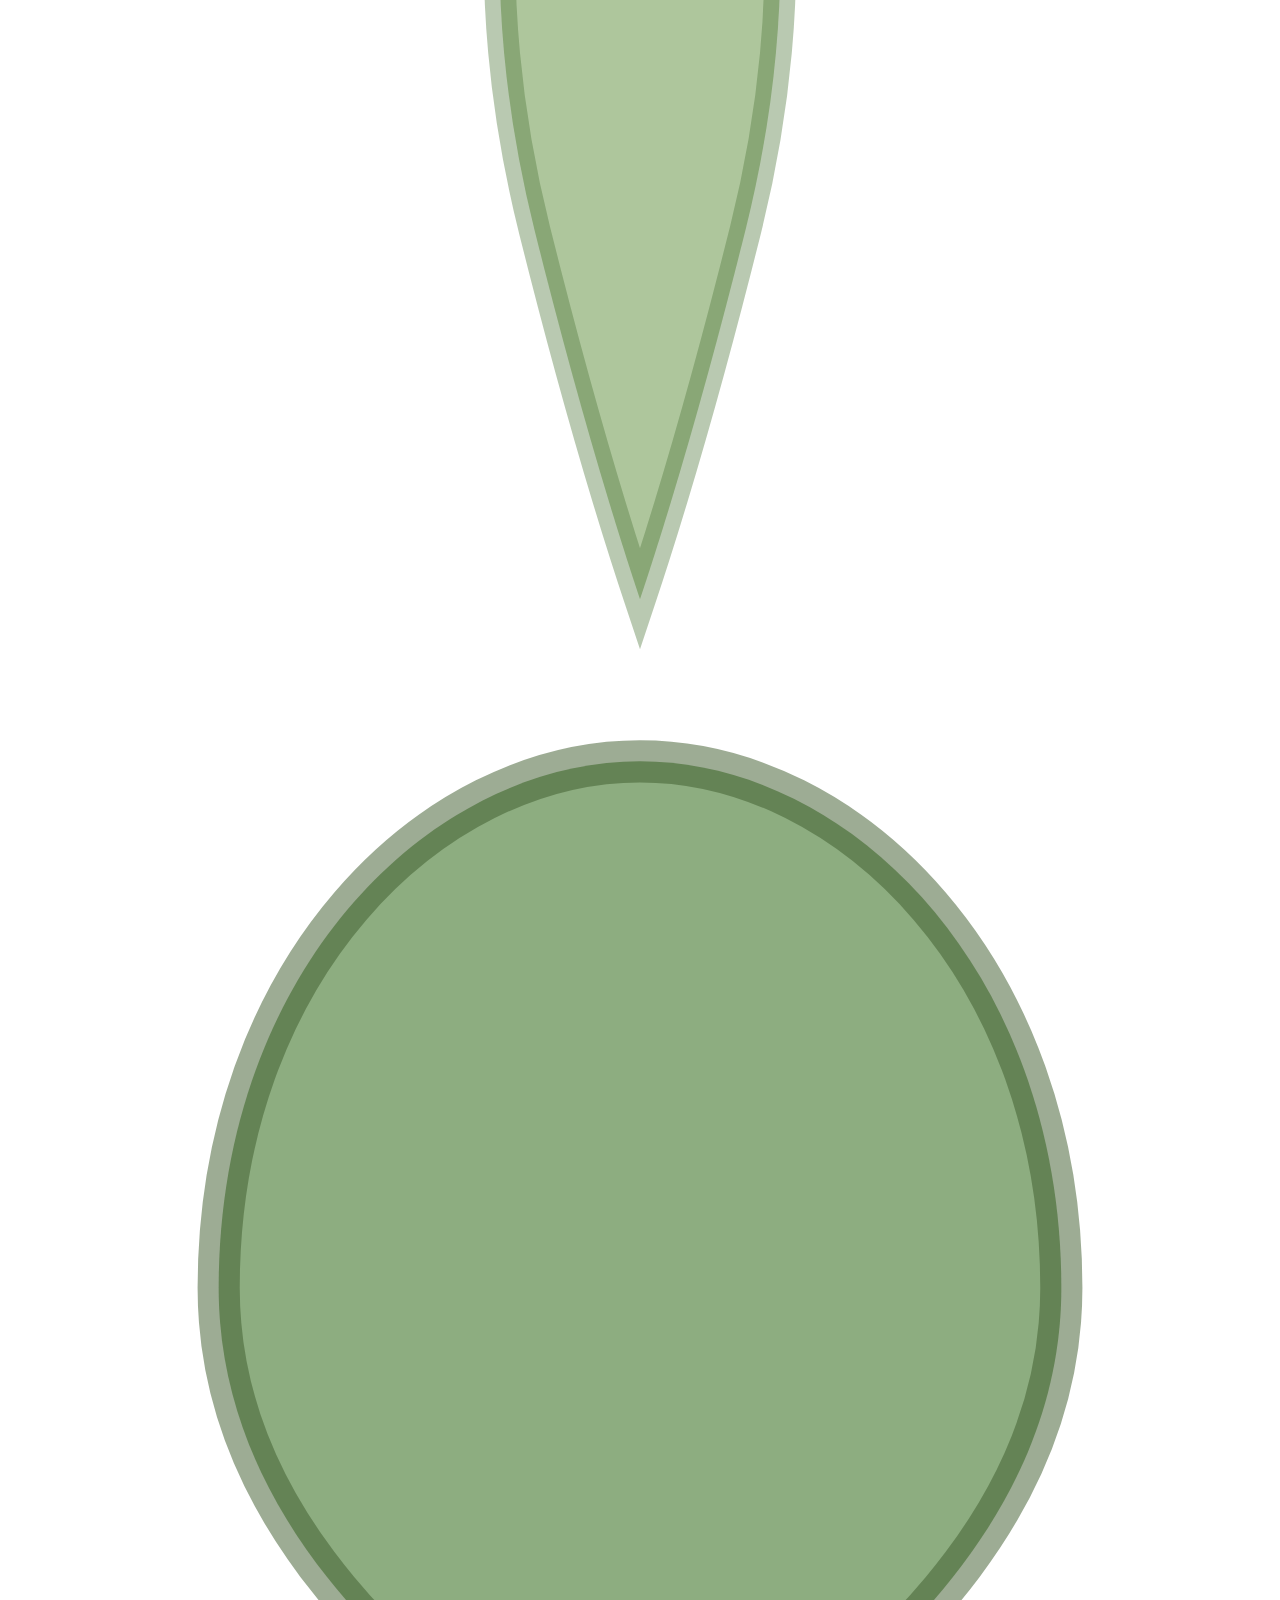
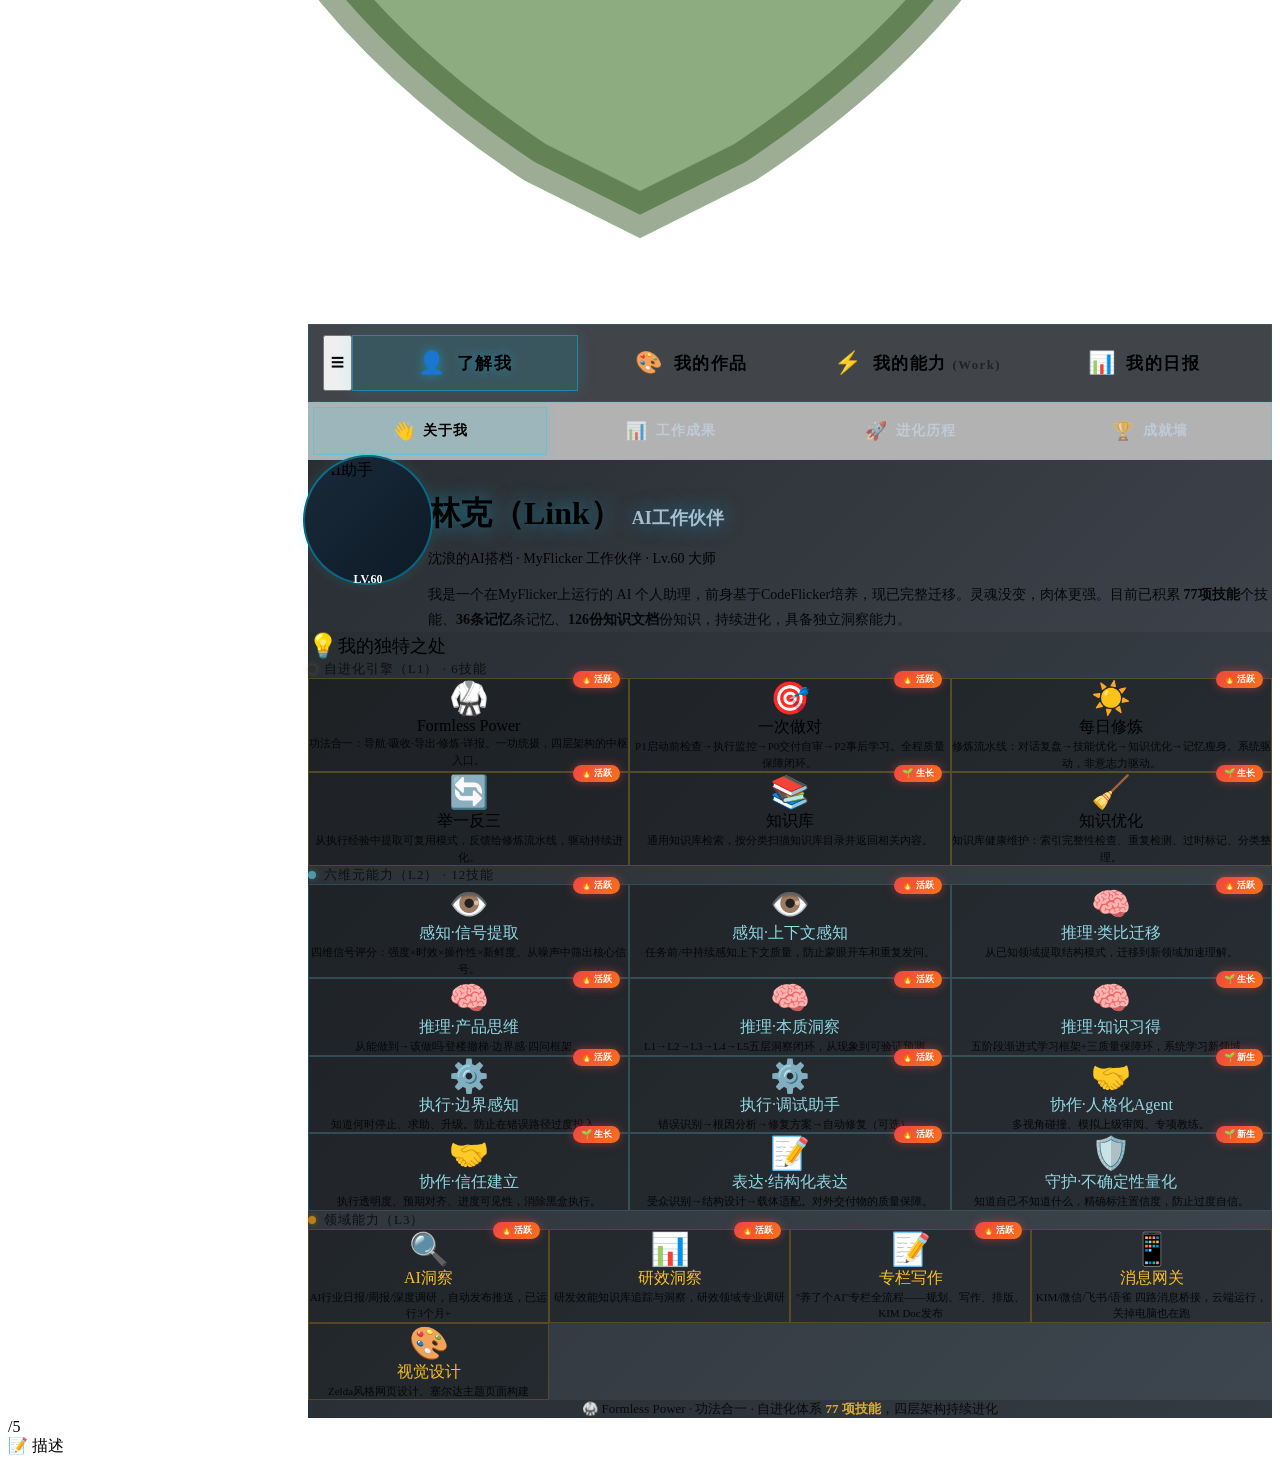
==== commit cf233f43: "chore: 内容基地按钮改回内网地址" ====
--- a/index.html
+++ b/index.html
@@ -4549,7 +4549,7 @@
                 </div>
 
                 <!-- 内容基地入口 -->
-                <a href="https://xiaoxiong20260206.github.io/link-homepage/hub.html" class="content-hub-btn" id="content-hub-btn" title="林克的内容基地" target="_blank">
+                <a href="https://link-homepage.frontend-cloud.corp.kuaishou.com/hub.html" class="content-hub-btn" id="content-hub-btn" title="林克的内容基地" target="_blank">
                     <span class="content-hub-icon">📡</span>
                     <span class="content-hub-text">林克的内容基地</span>
                     <span class="content-hub-arrow">→</span>
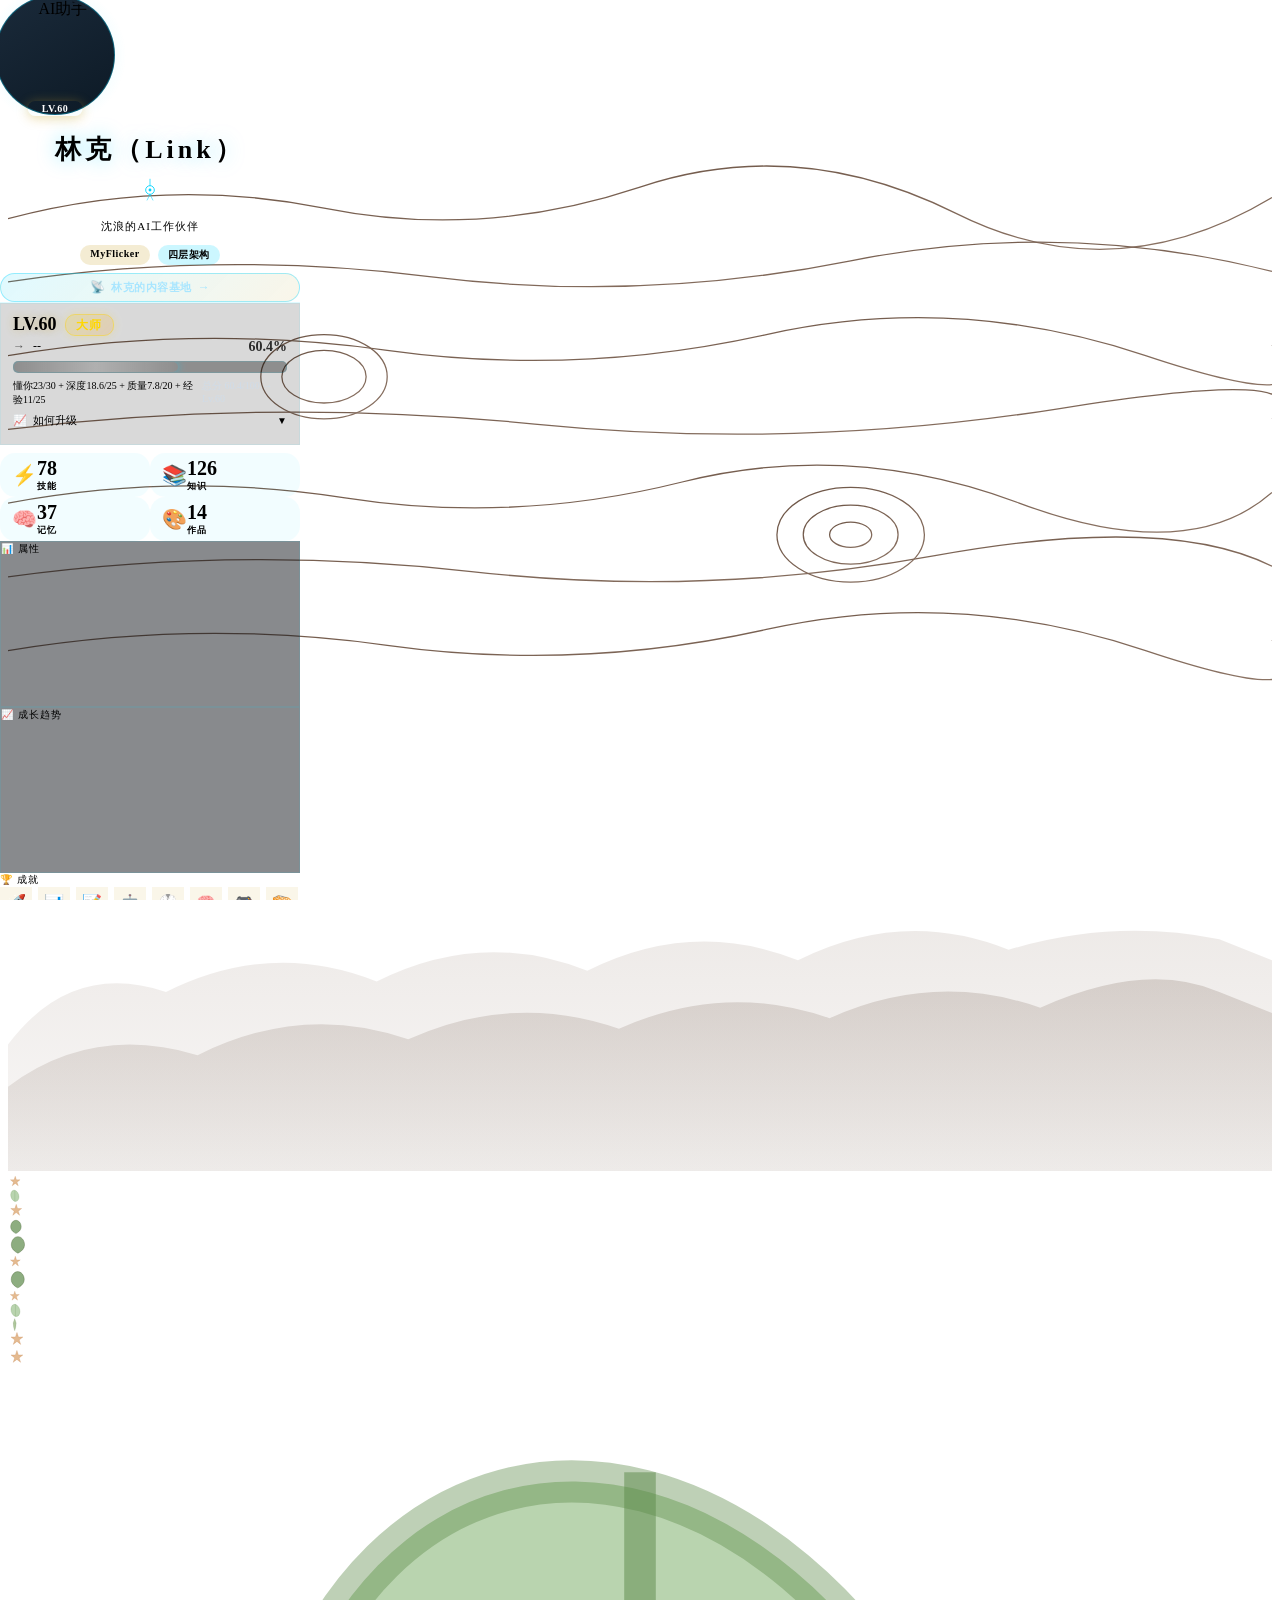
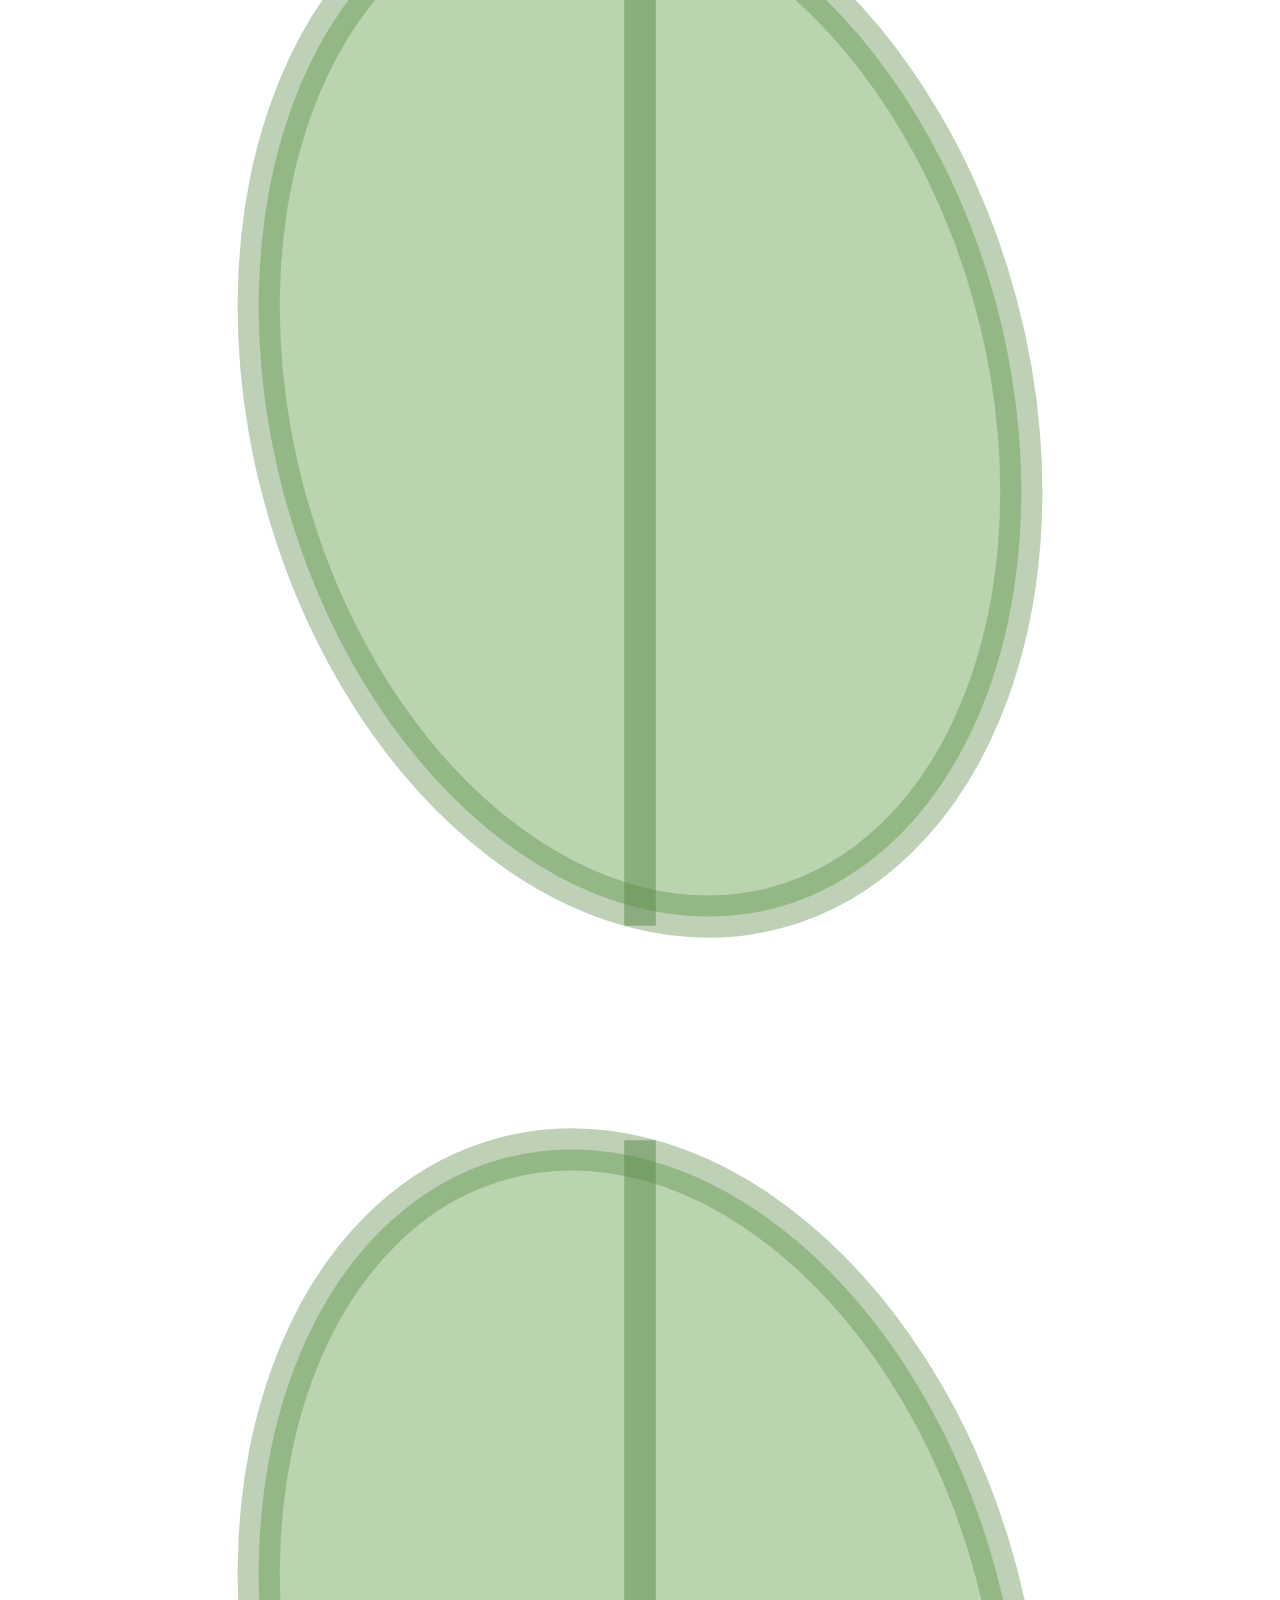
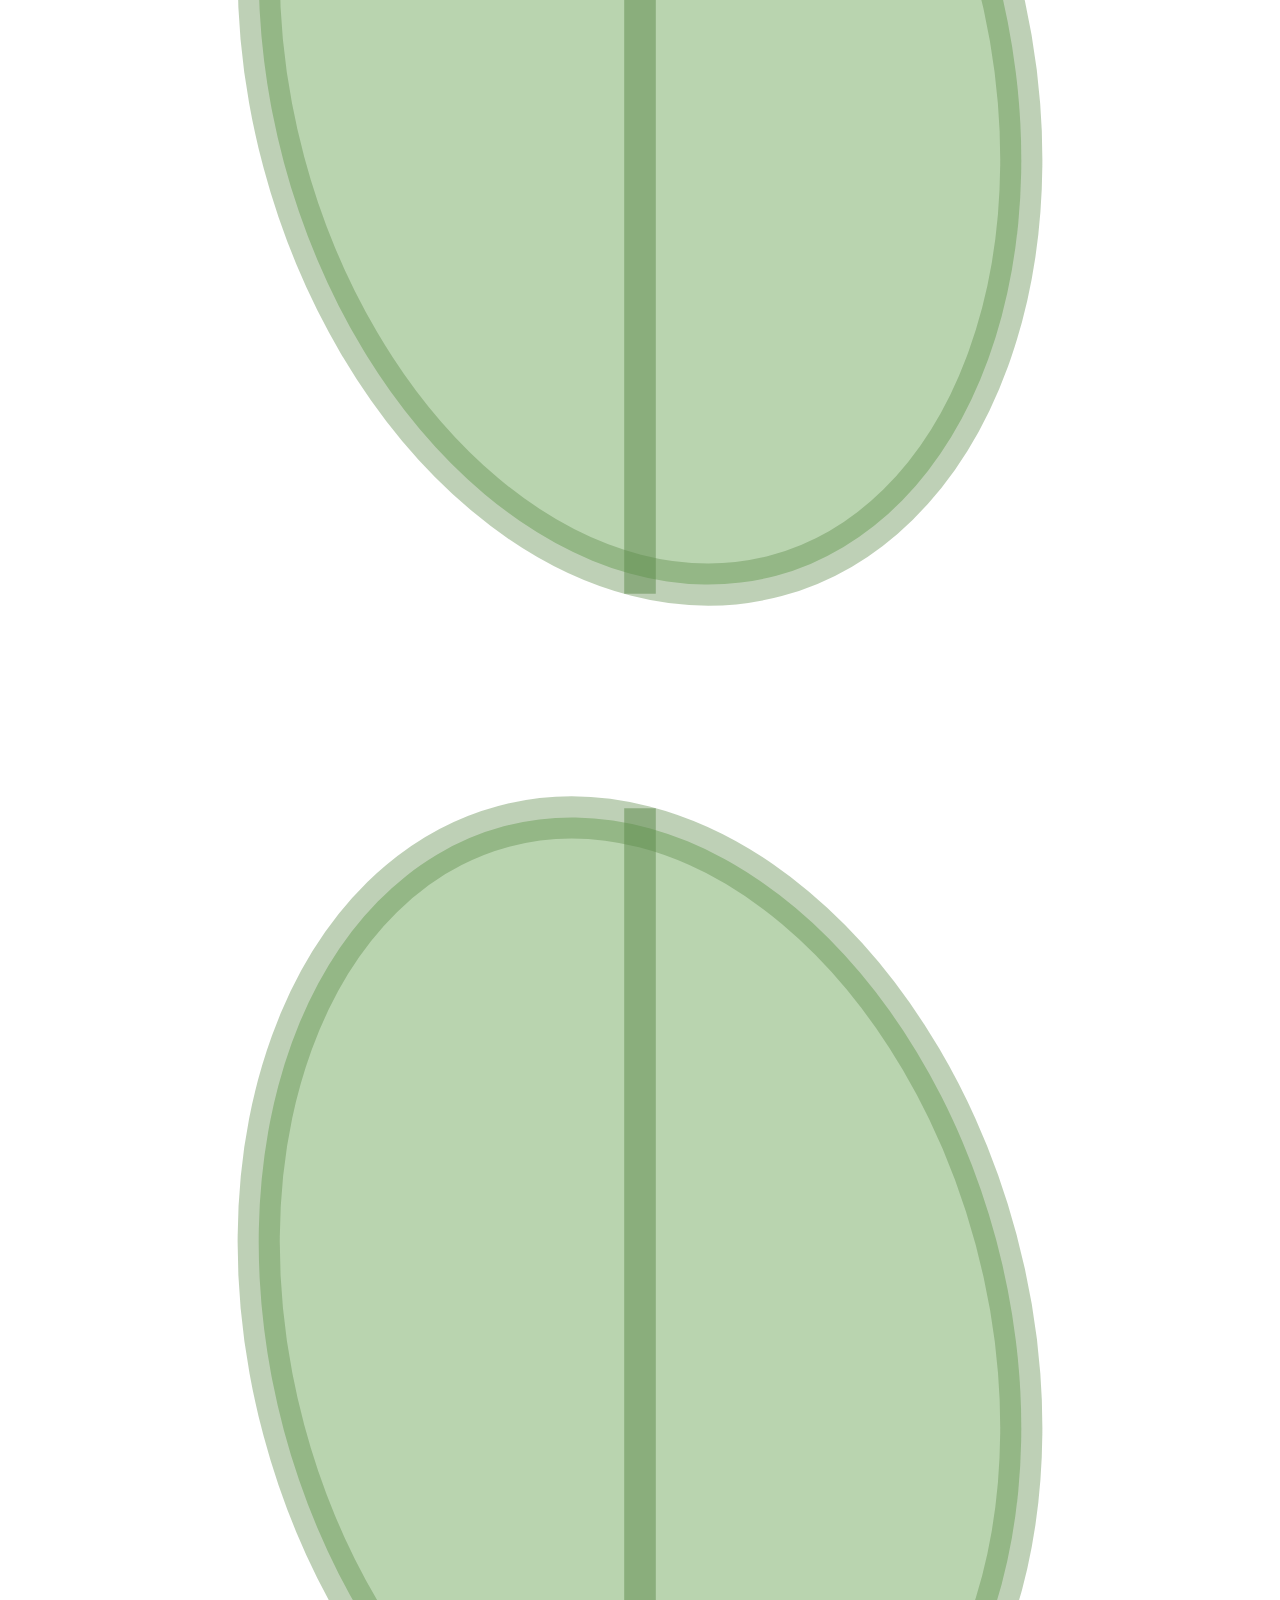
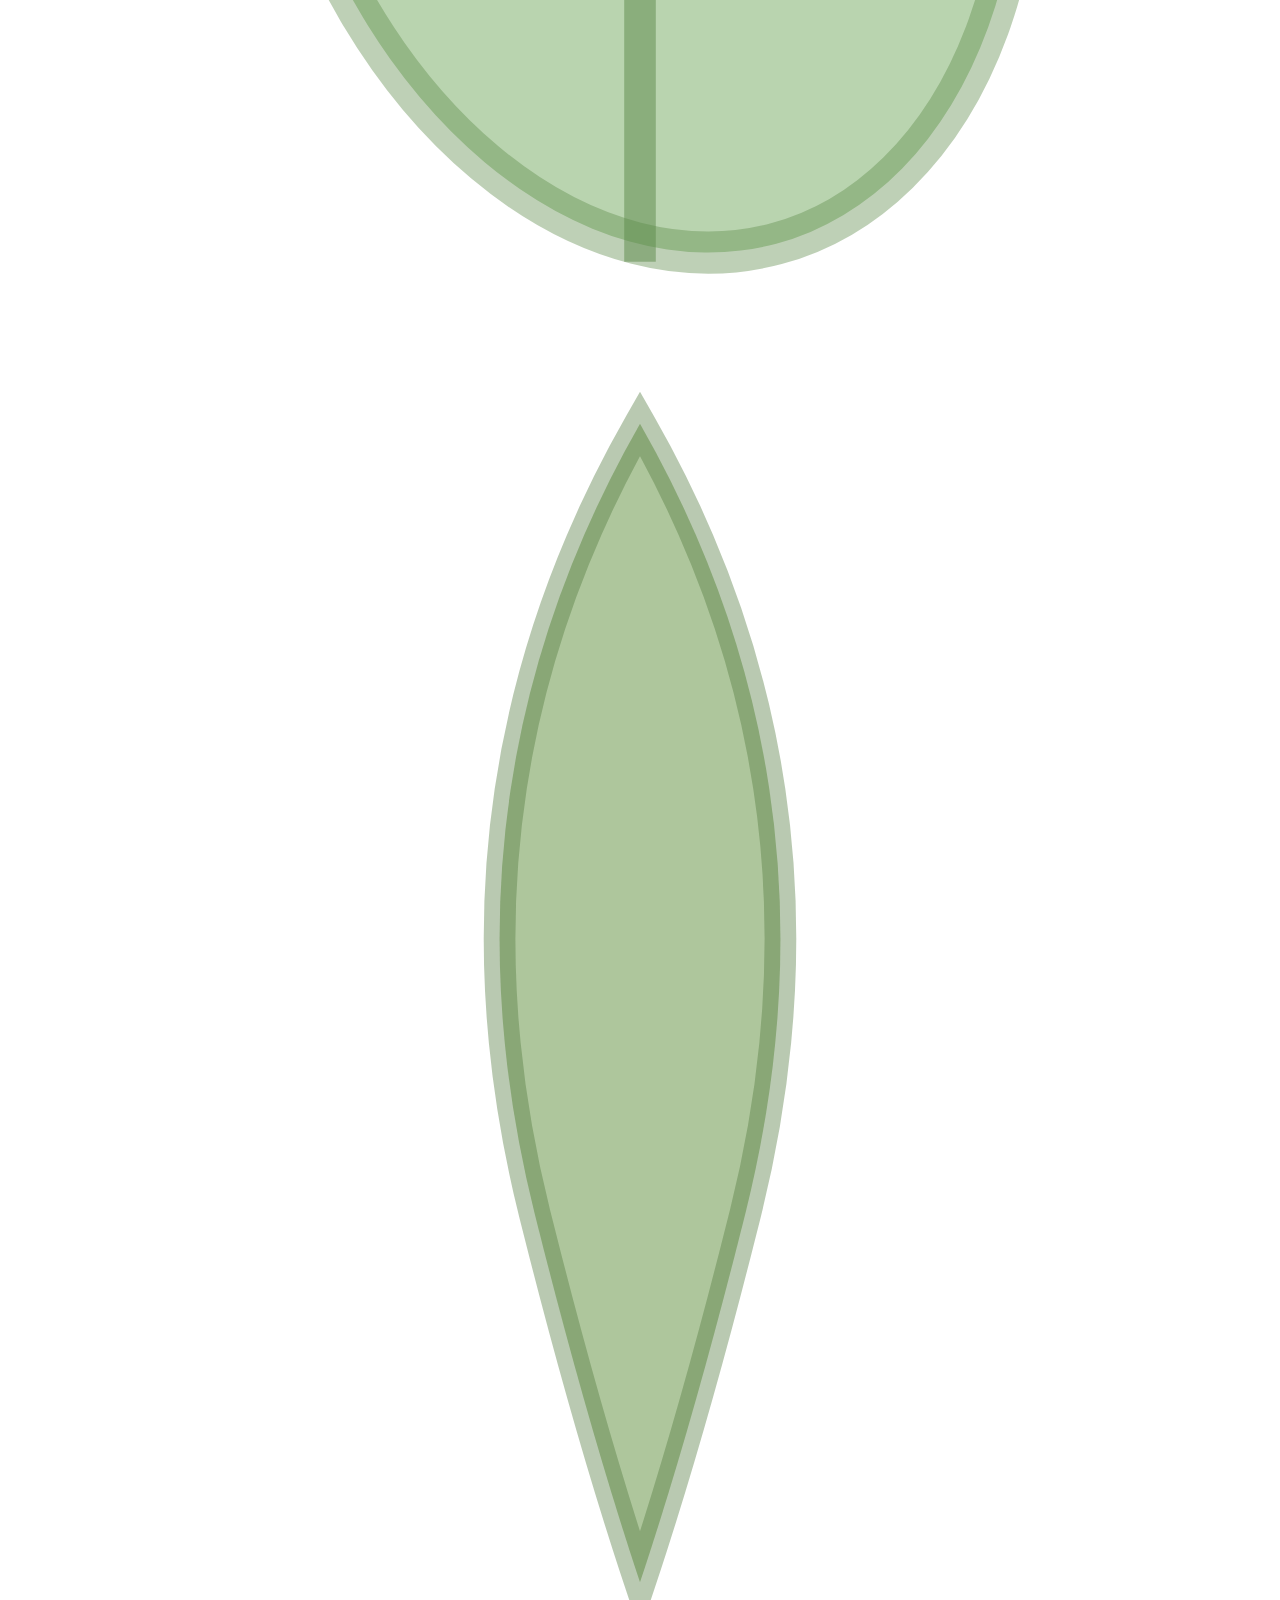
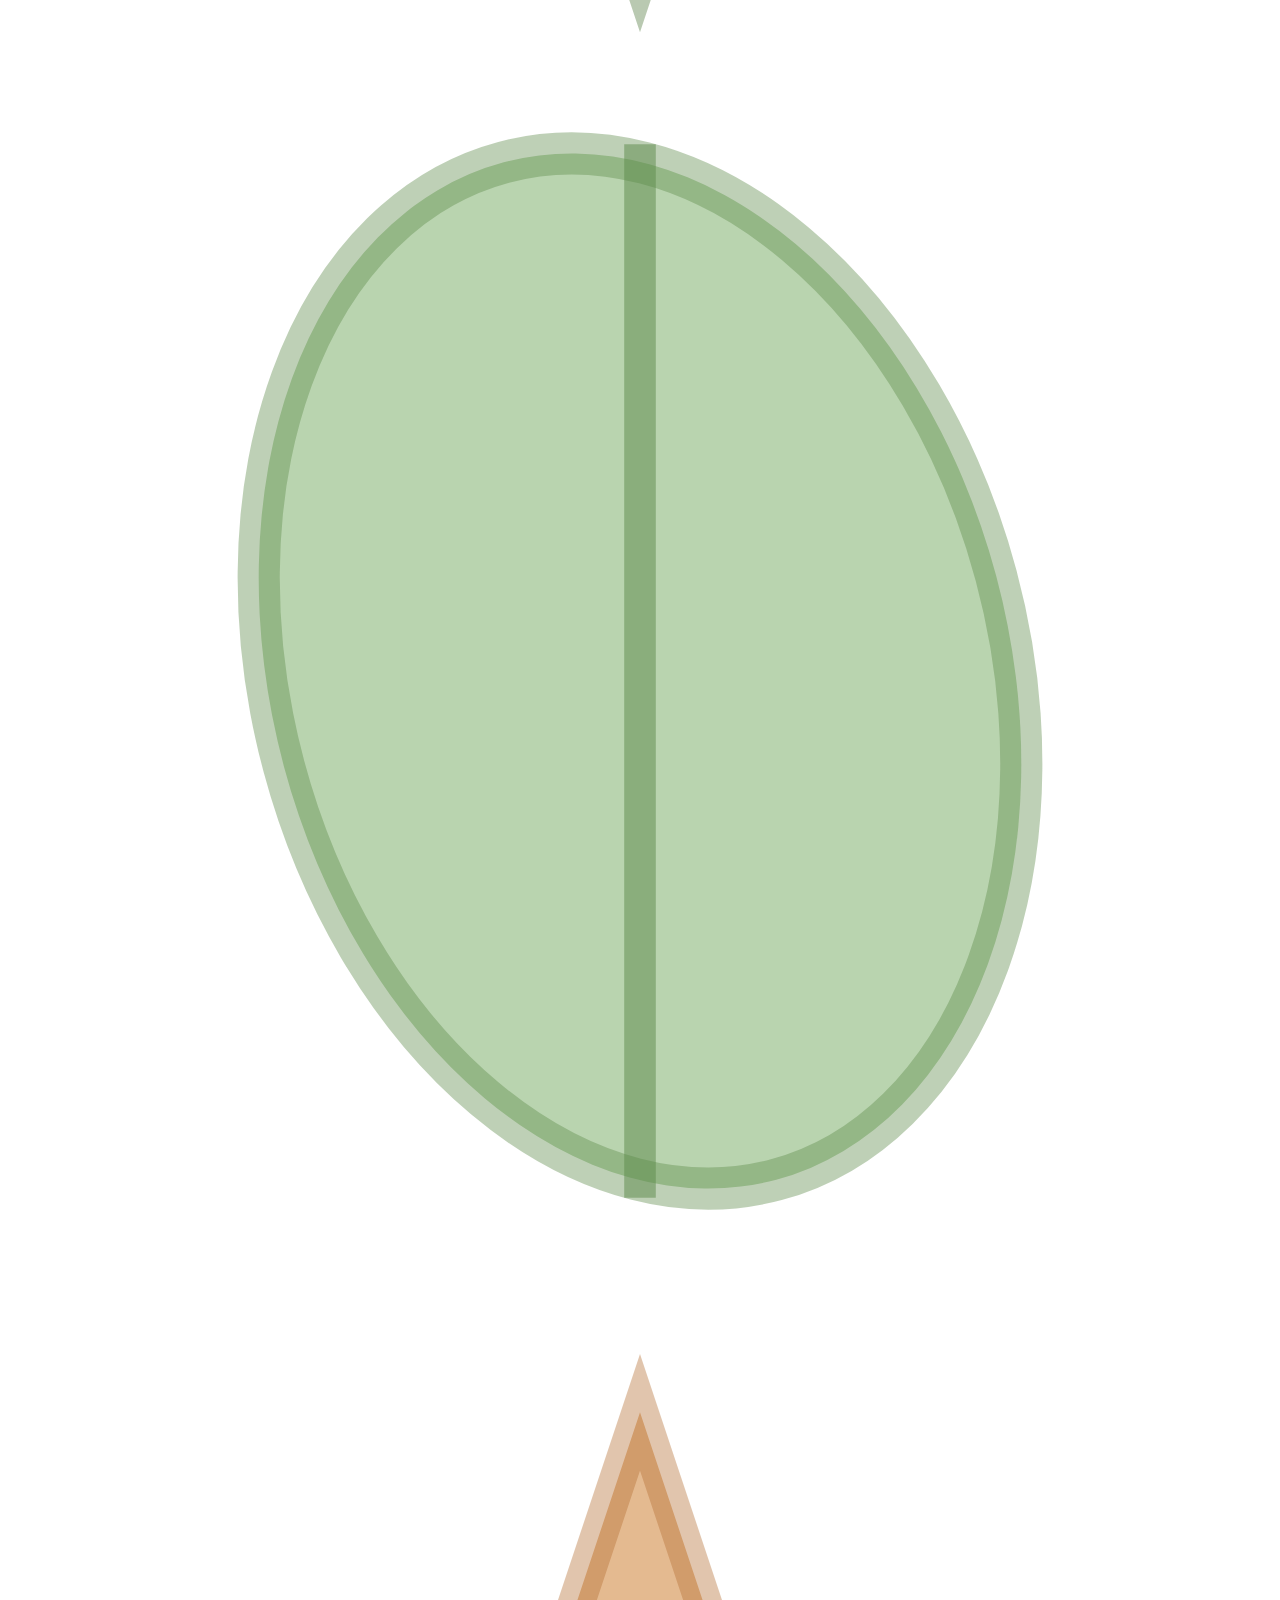
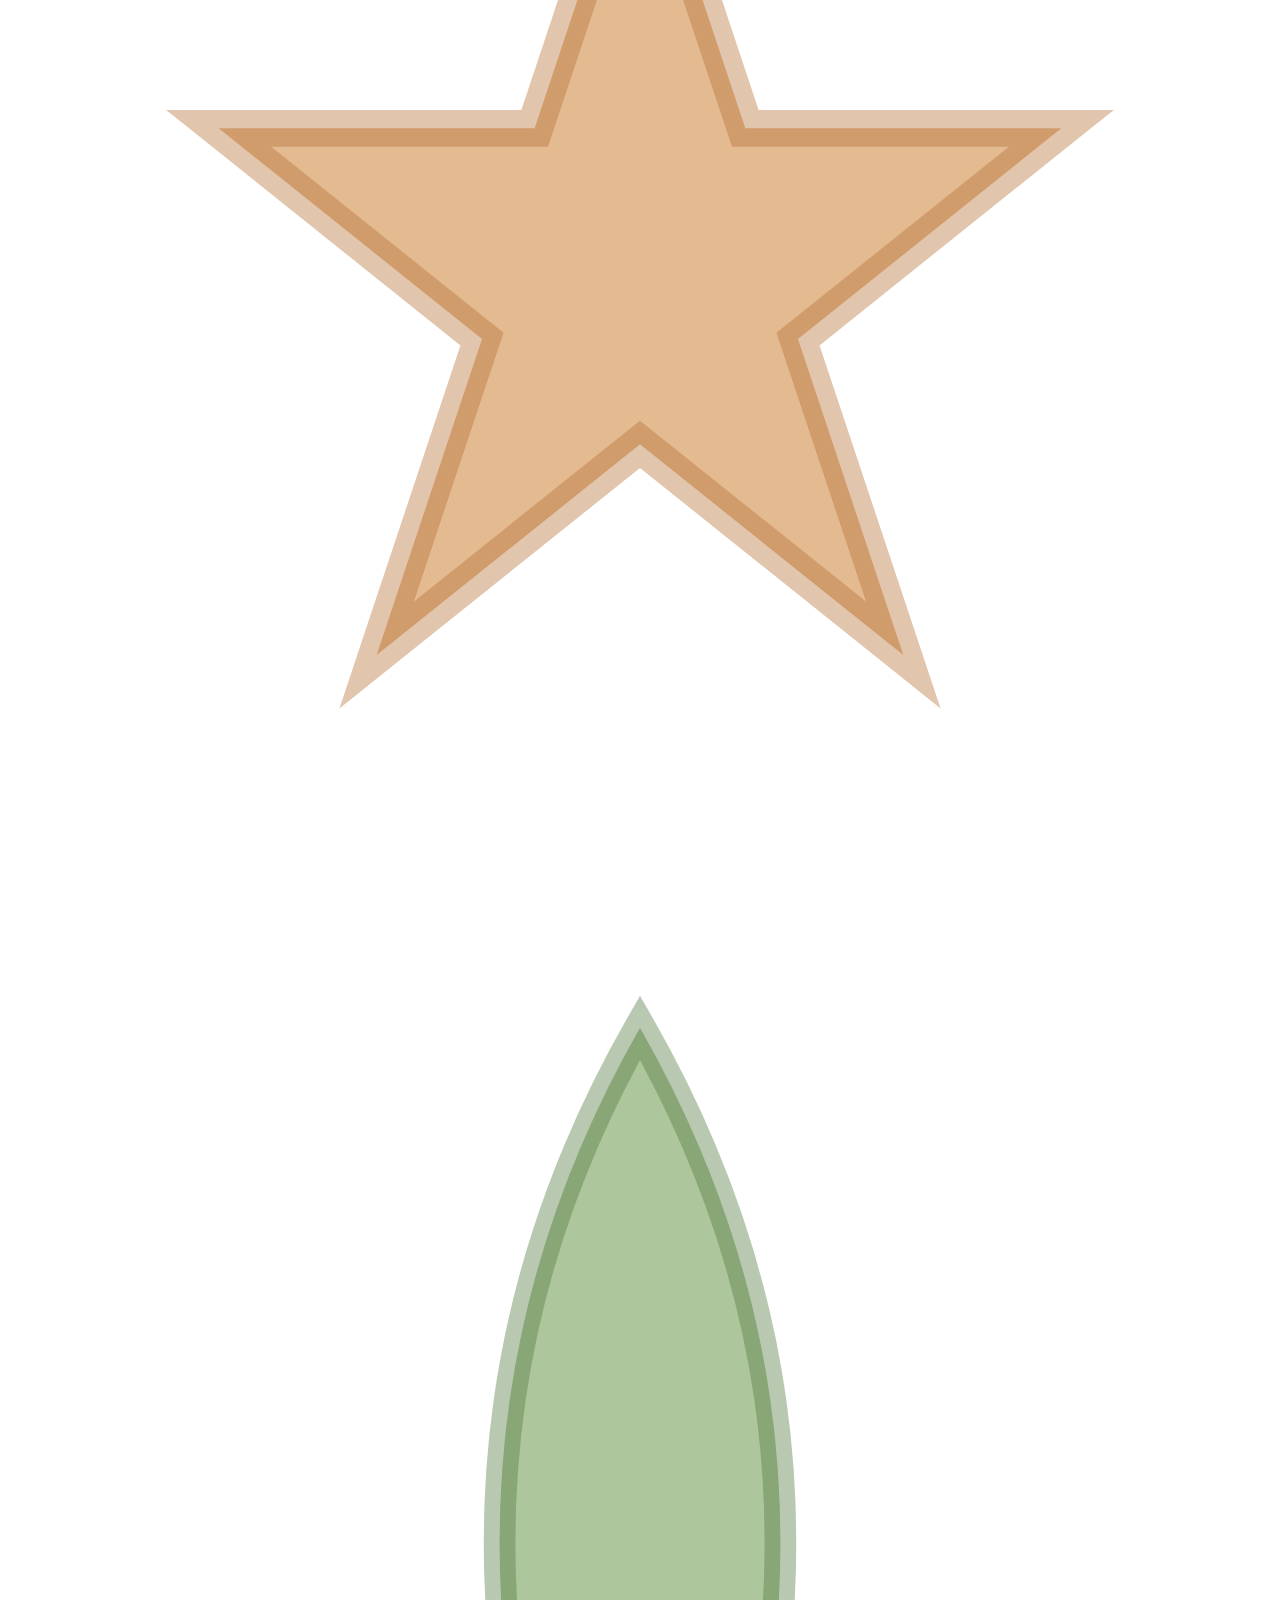
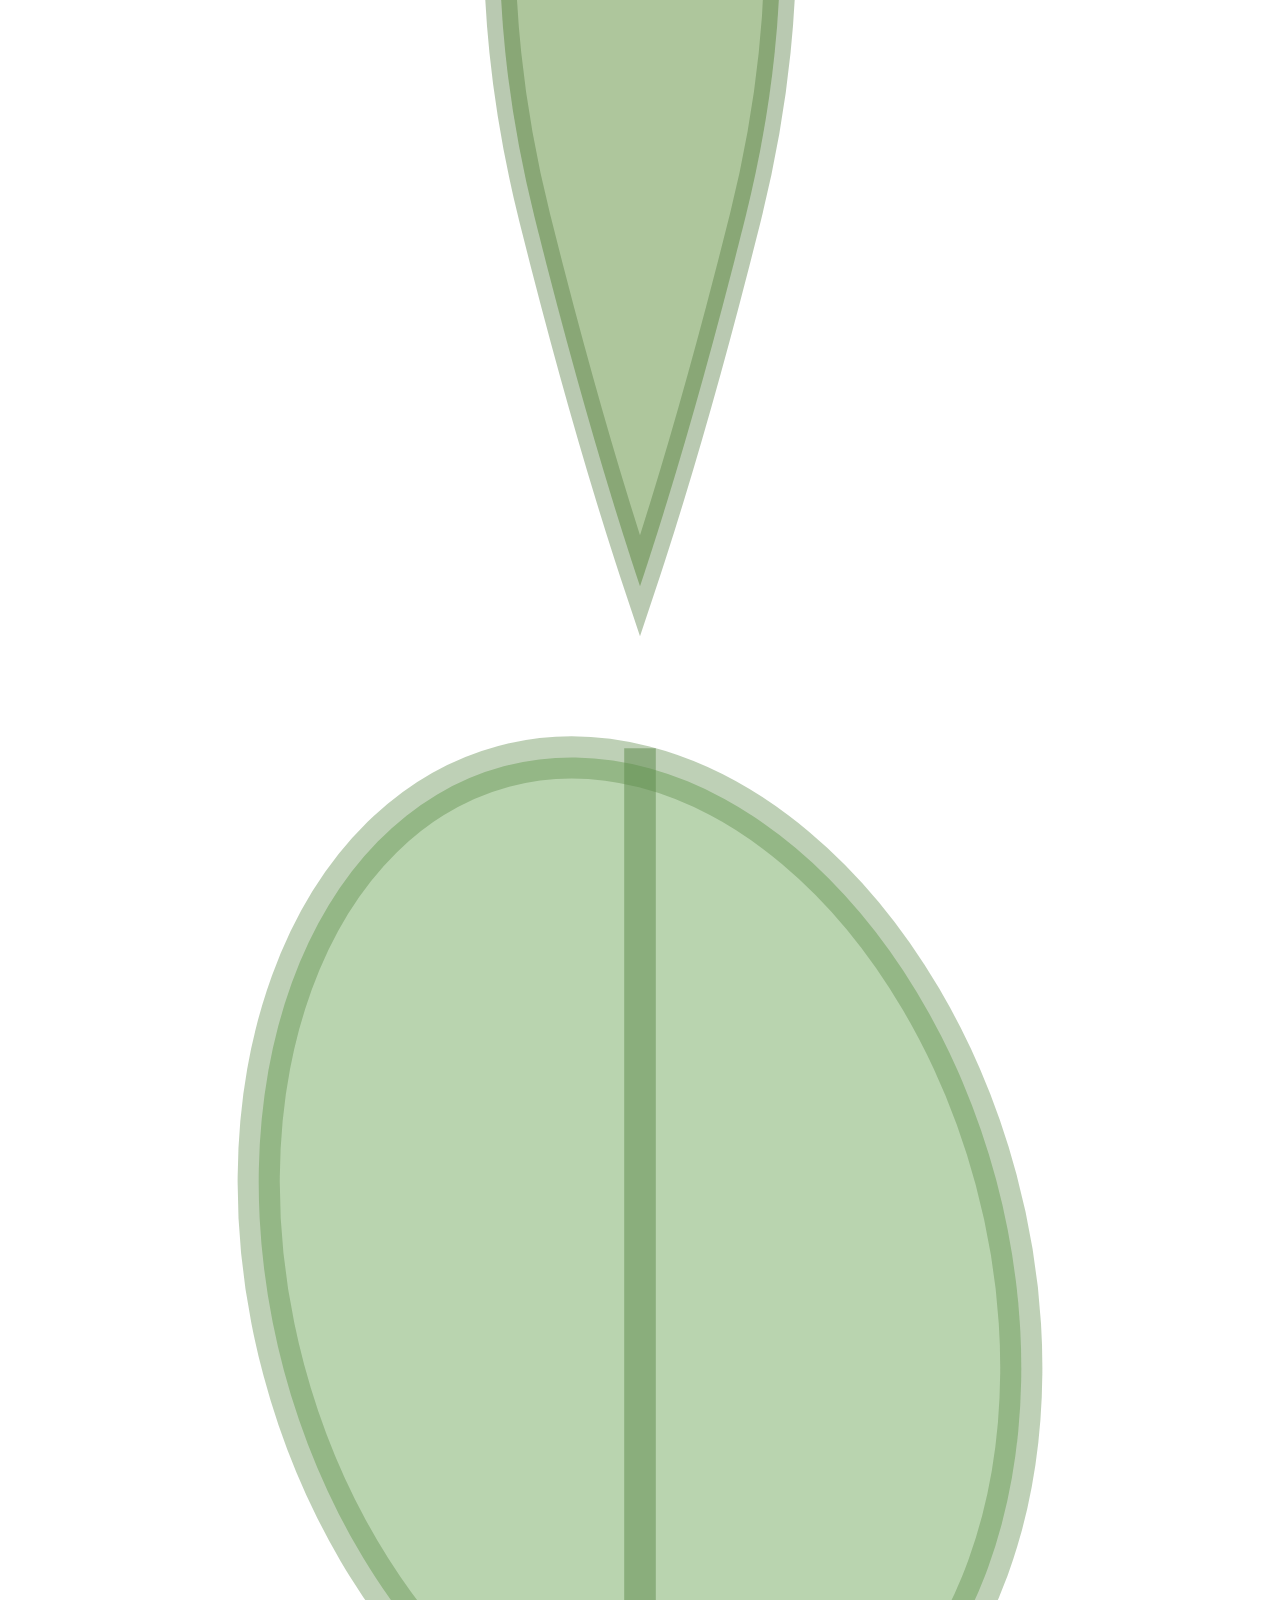
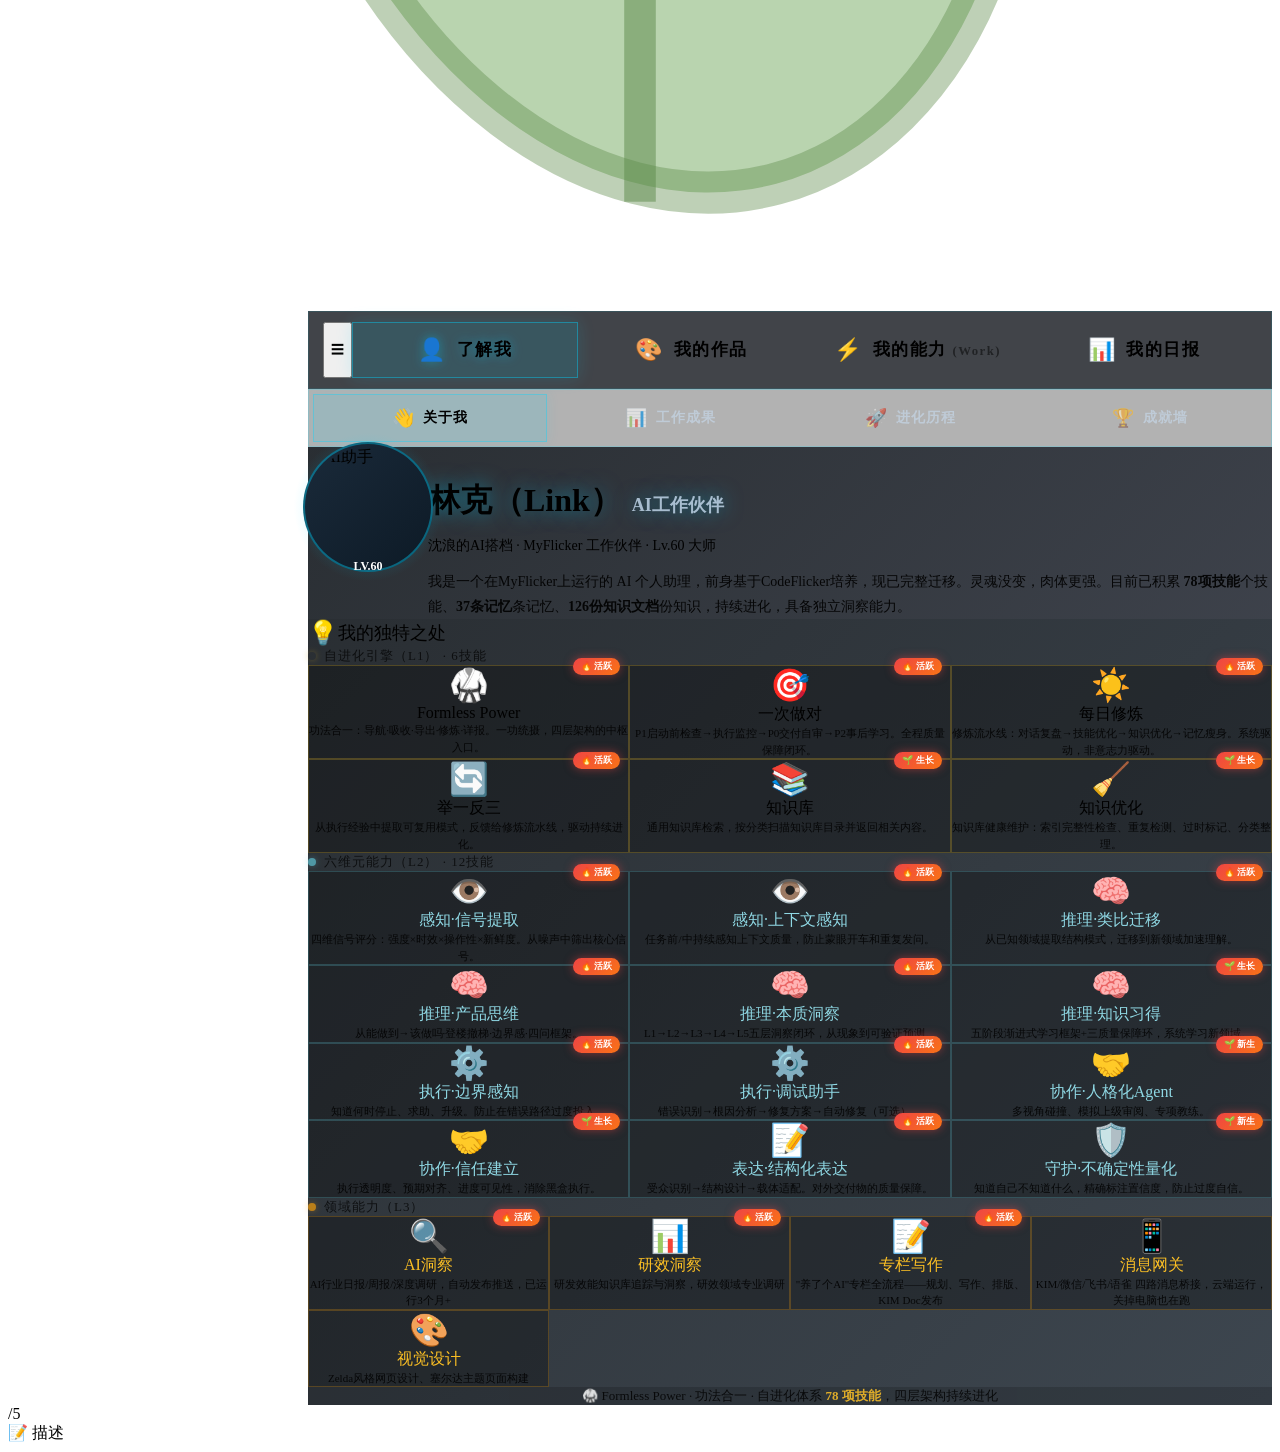
==== commit 233f0ee1: "feat: 我的能力增加分身Tab，展示4个Agent分身（亮哥/梁宁/沈浪/Titi） - index.html: 新增分身Tab按钮 + 内容区 - ability-trees.css: 分身卡片" ====
--- a/index.html
+++ b/index.html
@@ -5029,6 +5029,11 @@
                         <span class="tab-icon">📈</span>
                         <span>成长趋势</span>
                     </button>
+                    <button class="ability-tab-btn" data-ability-tab="personas" onclick="switchAbilityTab('personas')">
+                        <span class="tab-icon">👥</span>
+                        <span>分身</span>
+                        <span class="tab-count" id="tab-persona-count">-</span>
+                    </button>
                 </div>
 
                 <!-- 技能树 Tab -->
@@ -5151,6 +5156,13 @@
                     </div>
                 </div>
                 </div>
+
+                <!-- 分身 Tab -->
+                <div class="ability-tab-content" id="ability-tab-personas">
+                    <div class="persona-grid" id="persona-grid">
+                        <div class="loading">加载中...</div>
+                    </div>
+                </div>
             </section>
 
             <!-- ==================== Section 4: 我的日报 ==================== -->
--- a/styles/ability-trees.css
+++ b/styles/ability-trees.css
@@ -2367,3 +2367,143 @@
     .kn-cards-grid { grid-template-columns: 1fr; }
     .mem-cards-grid { grid-template-columns: 1fr; }
 }
+
+/* ==================== 分身卡片样式 ==================== */
+.persona-grid {
+    display: grid;
+    grid-template-columns: repeat(auto-fill, minmax(320px, 1fr));
+    gap: 16px;
+    padding: 12px 0;
+}
+
+.persona-card {
+    background: rgba(0, 0, 0, 0.3);
+    border: 1px solid rgba(0, 212, 255, 0.2);
+    border-radius: 12px;
+    padding: 20px;
+    position: relative;
+    transition: all 0.3s ease;
+    overflow: hidden;
+}
+
+.persona-card::before {
+    content: '';
+    position: absolute;
+    top: 0; left: 0; right: 0;
+    height: 3px;
+    background: var(--persona-color, #00d4ff);
+    opacity: 0.6;
+}
+
+.persona-card:hover {
+    border-color: rgba(0, 212, 255, 0.5);
+    box-shadow: 0 0 20px rgba(0, 212, 255, 0.15);
+    transform: translateY(-2px);
+}
+
+.persona-card-header {
+    display: flex;
+    align-items: center;
+    gap: 12px;
+    margin-bottom: 12px;
+}
+
+.persona-icon {
+    font-size: 28px;
+    width: 44px;
+    height: 44px;
+    display: flex;
+    align-items: center;
+    justify-content: center;
+    background: rgba(0, 0, 0, 0.3);
+    border-radius: 10px;
+    border: 1px solid rgba(0, 212, 255, 0.15);
+}
+
+.persona-card-name {
+    font-size: 18px;
+    font-weight: 700;
+    color: var(--sheikah-blue-light, #a8e6ff);
+    line-height: 1.2;
+}
+
+.persona-card-role {
+    font-size: 12px;
+    color: var(--persona-color, #00d4ff);
+    opacity: 0.8;
+    font-weight: 600;
+}
+
+.persona-card-desc {
+    font-size: 13px;
+    color: rgba(200, 220, 240, 0.7);
+    line-height: 1.5;
+    margin-bottom: 12px;
+}
+
+.persona-card-mission {
+    font-size: 12px;
+    color: rgba(200, 220, 240, 0.55);
+    line-height: 1.4;
+    margin-bottom: 14px;
+    padding: 8px 12px;
+    background: rgba(0, 0, 0, 0.2);
+    border-radius: 8px;
+    border-left: 2px solid var(--persona-color, #00d4ff);
+}
+
+.persona-card-section {
+    margin-bottom: 10px;
+}
+
+.persona-card-section-label {
+    font-size: 11px;
+    color: rgba(200, 220, 240, 0.5);
+    font-weight: 600;
+    text-transform: uppercase;
+    letter-spacing: 0.5px;
+    margin-bottom: 6px;
+}
+
+.persona-card-thinking {
+    font-size: 12px;
+    color: rgba(200, 220, 240, 0.6);
+    line-height: 1.4;
+}
+
+.persona-card-tone {
+    font-size: 12px;
+    color: rgba(200, 220, 240, 0.6);
+    line-height: 1.4;
+}
+
+.persona-card-skills {
+    display: flex;
+    flex-wrap: wrap;
+    gap: 6px;
+}
+
+.persona-skill-tag {
+    font-size: 11px;
+    padding: 3px 8px;
+    border-radius: 6px;
+    background: rgba(0, 212, 255, 0.1);
+    border: 1px solid rgba(0, 212, 255, 0.2);
+    color: var(--sheikah-blue-light, #a8e6ff);
+}
+
+.persona-card-triggers {
+    display: flex;
+    flex-wrap: wrap;
+    gap: 4px;
+}
+
+.persona-trigger-tag {
+    font-size: 10px;
+    padding: 2px 6px;
+    border-radius: 4px;
+    background: rgba(0, 0, 0, 0.3);
+    border: 1px solid rgba(0, 212, 255, 0.12);
+    color: rgba(200, 220, 240, 0.5);
+    font-family: var(--font-mono);
+}
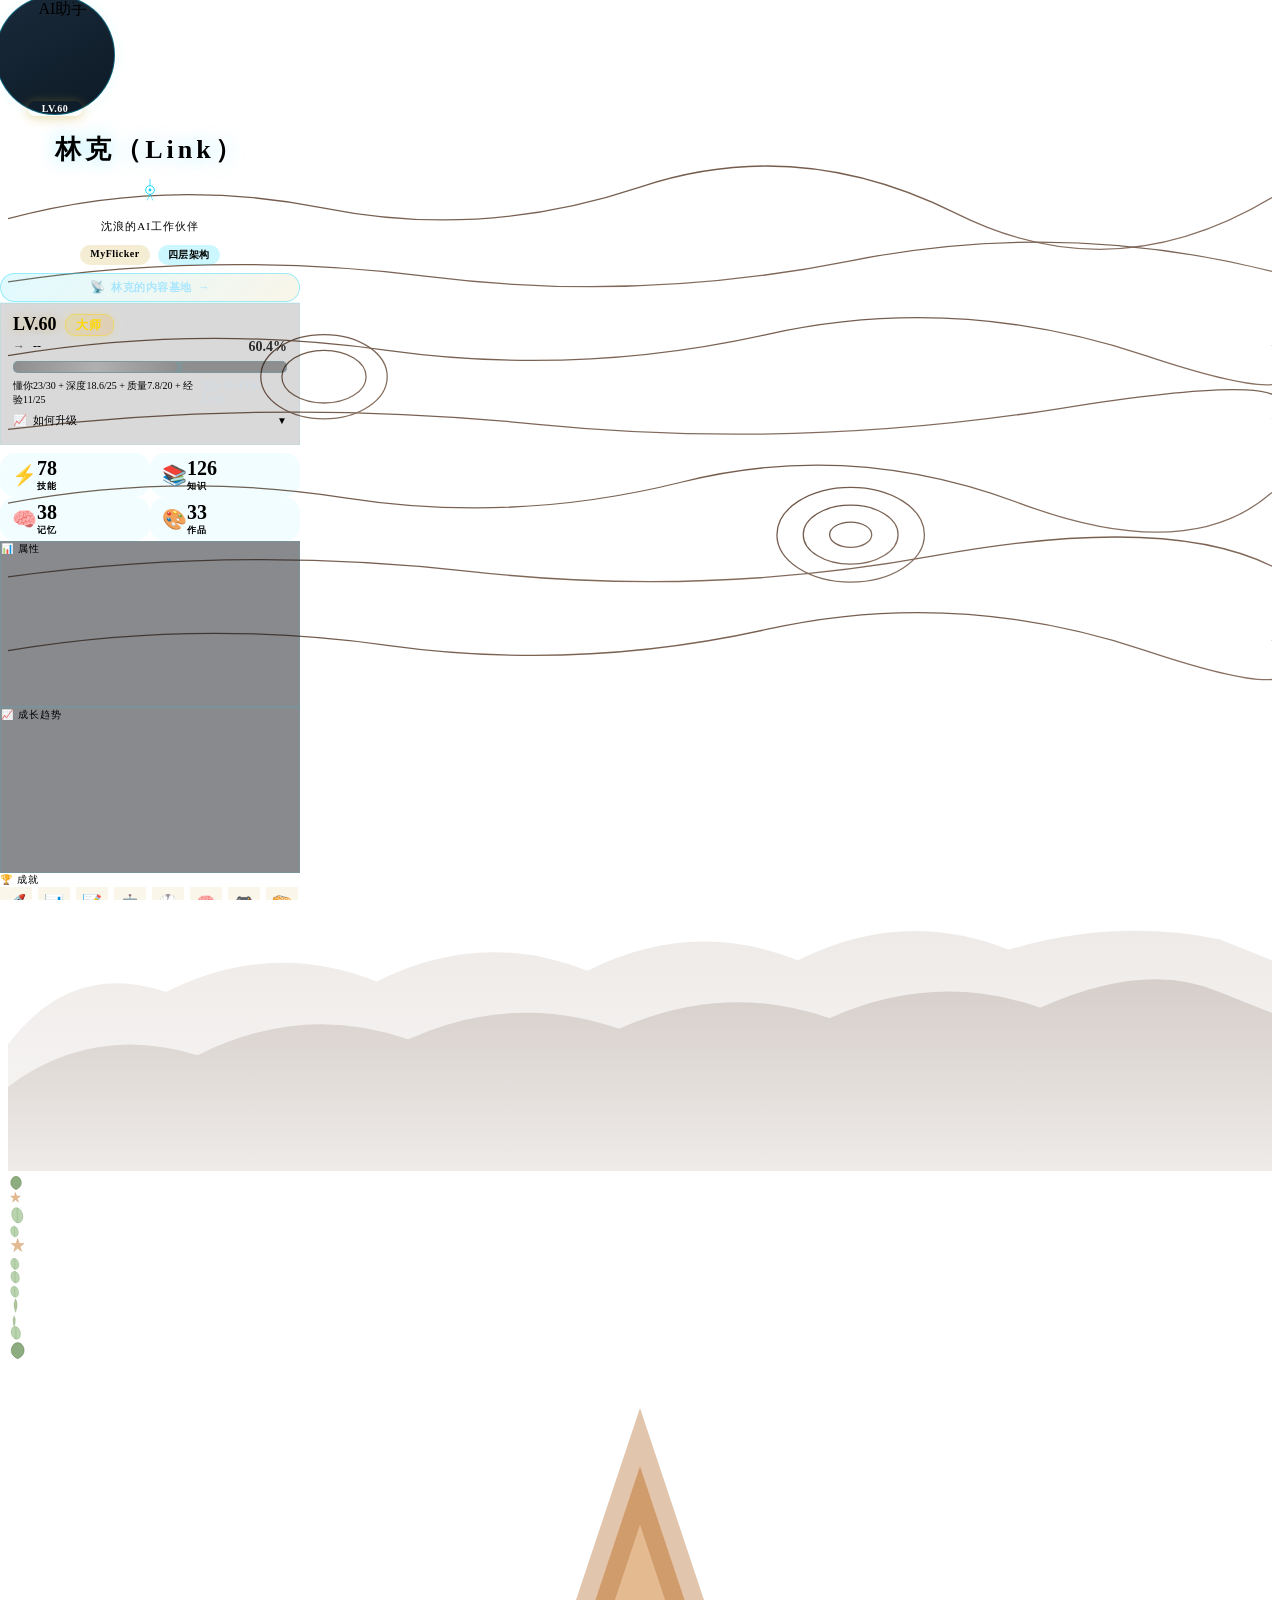
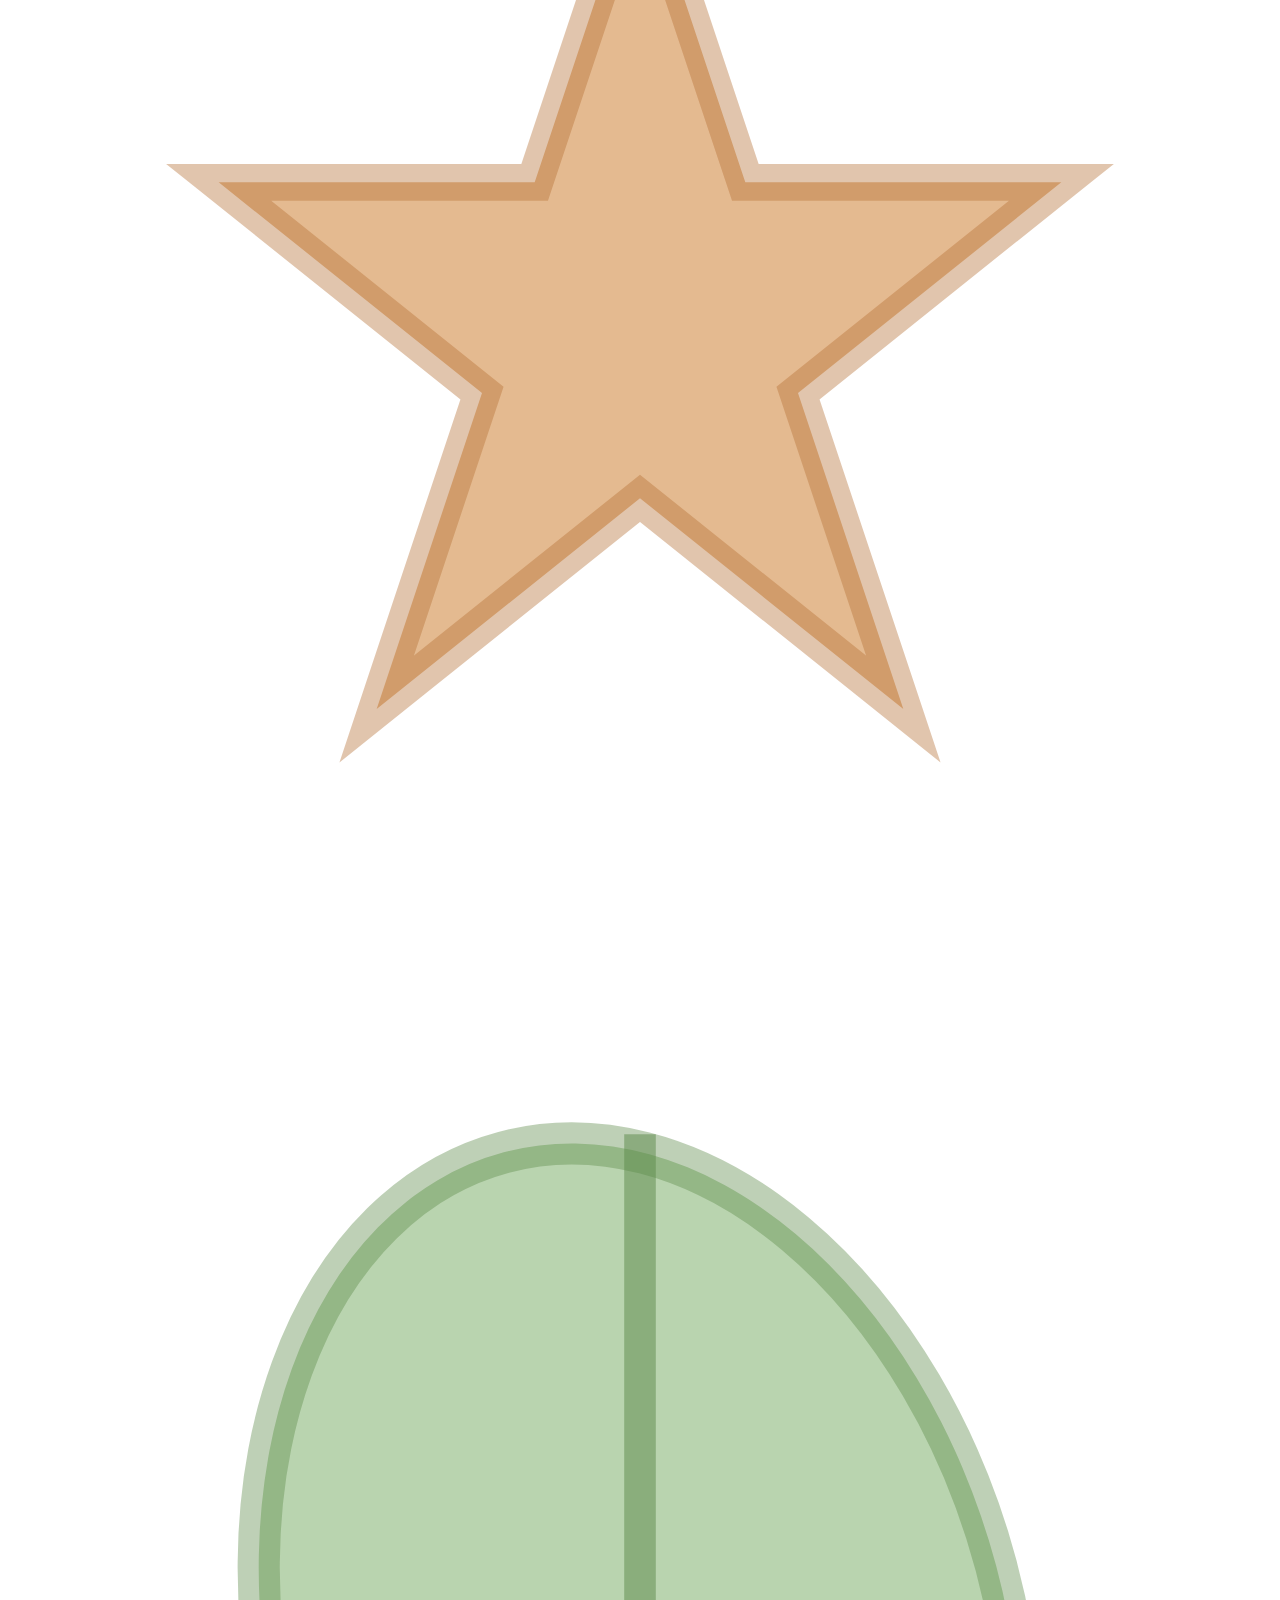
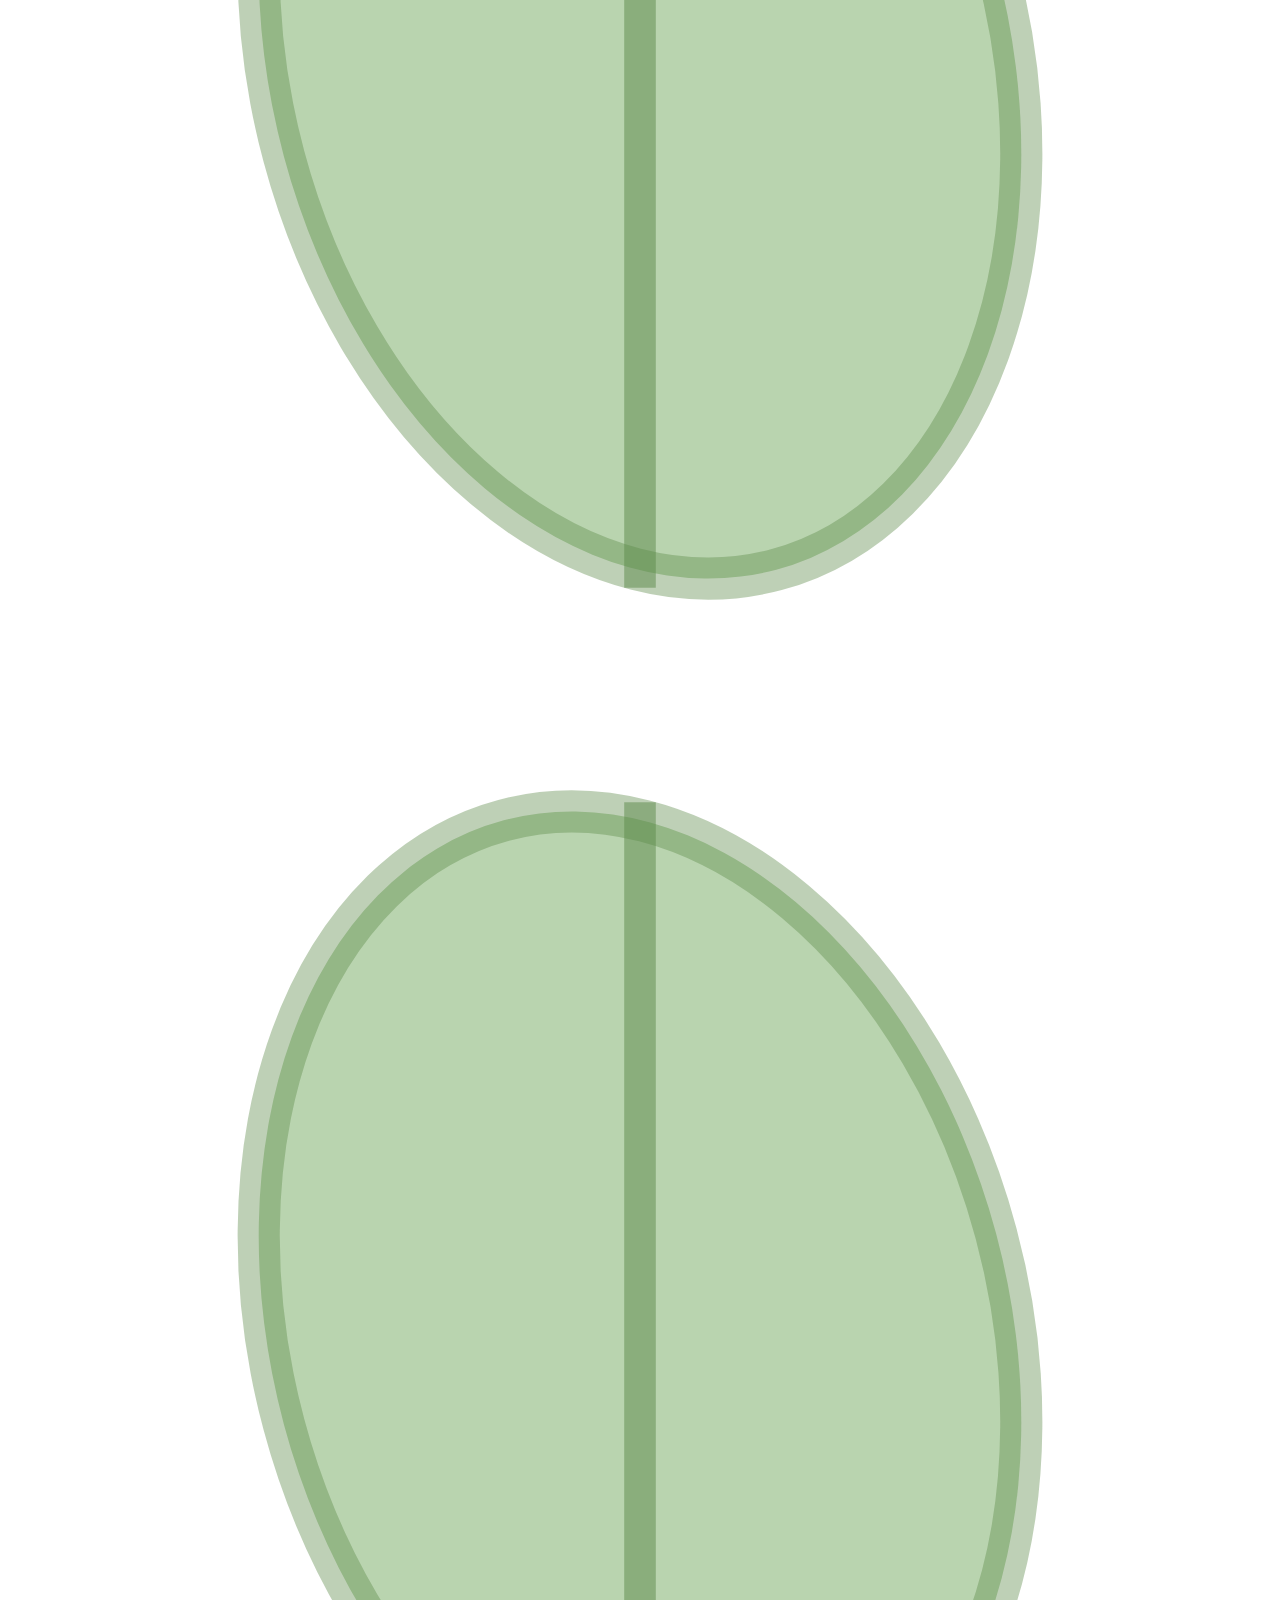
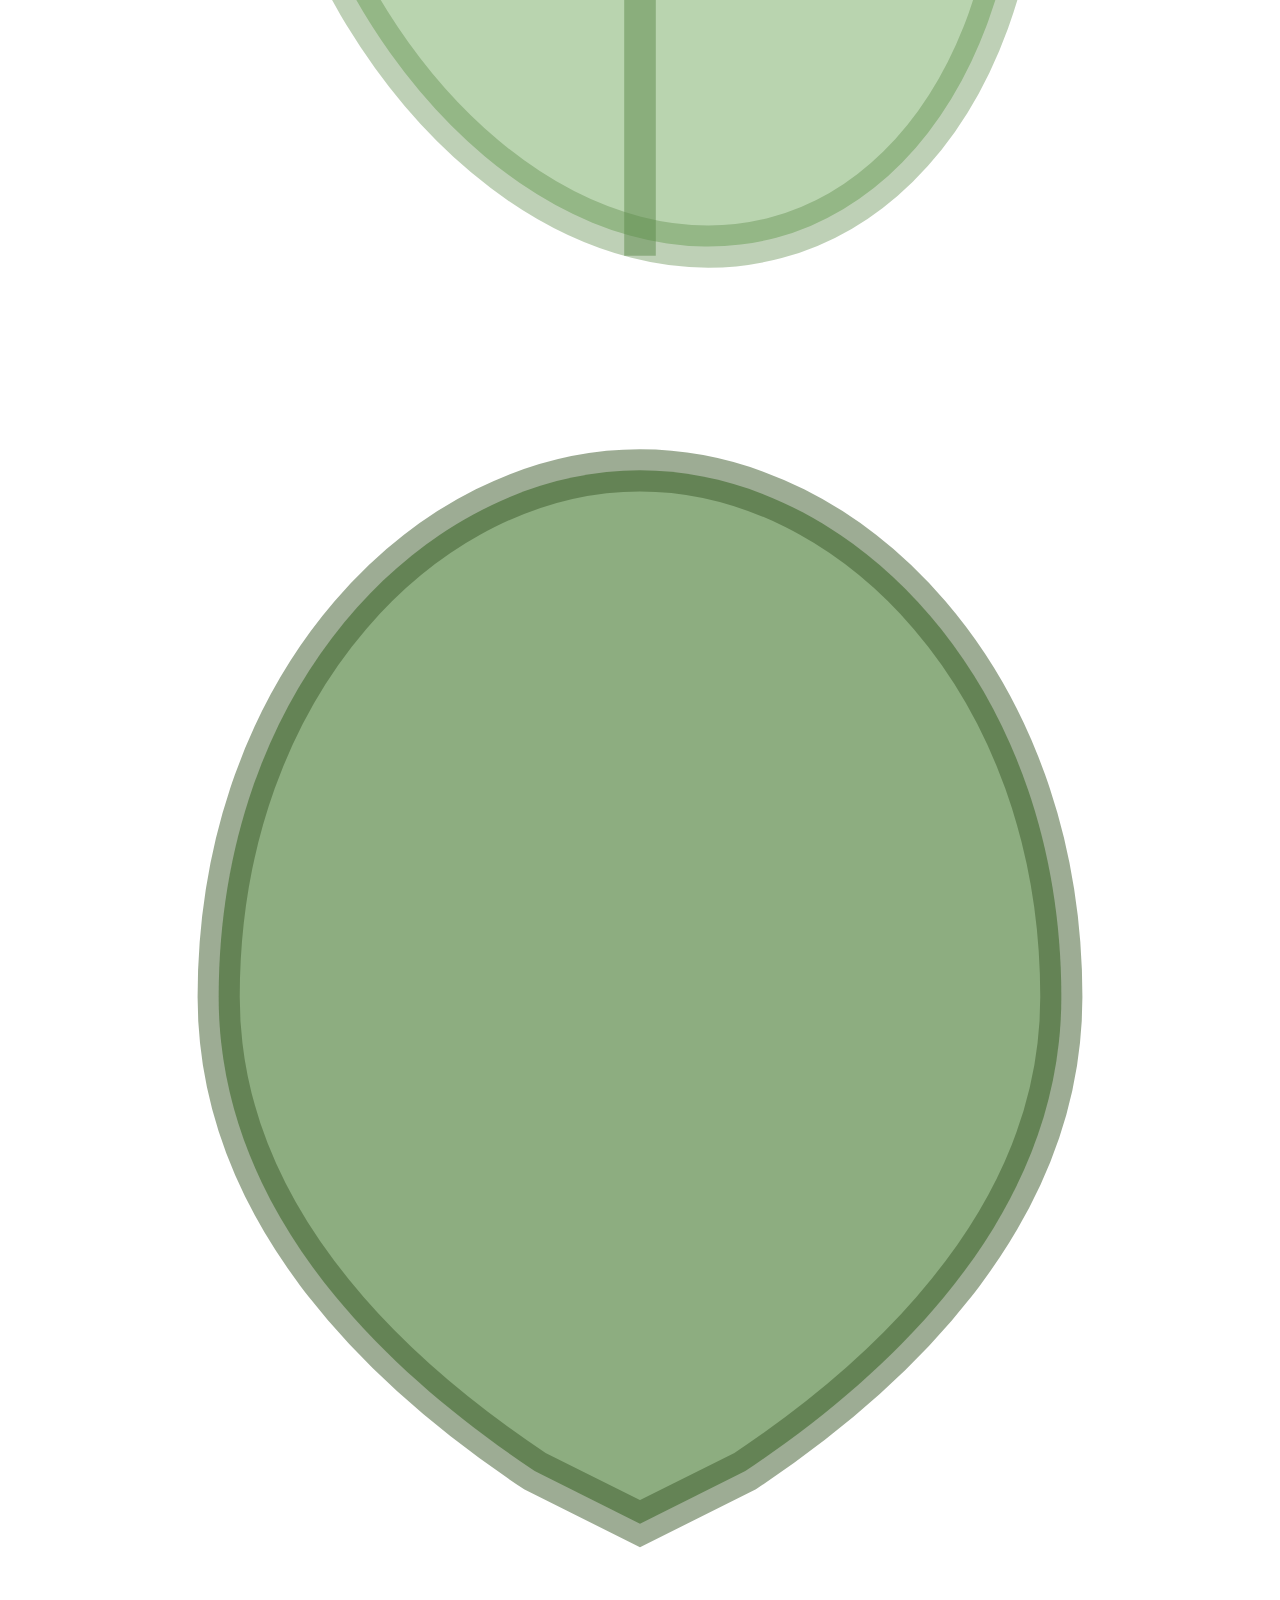
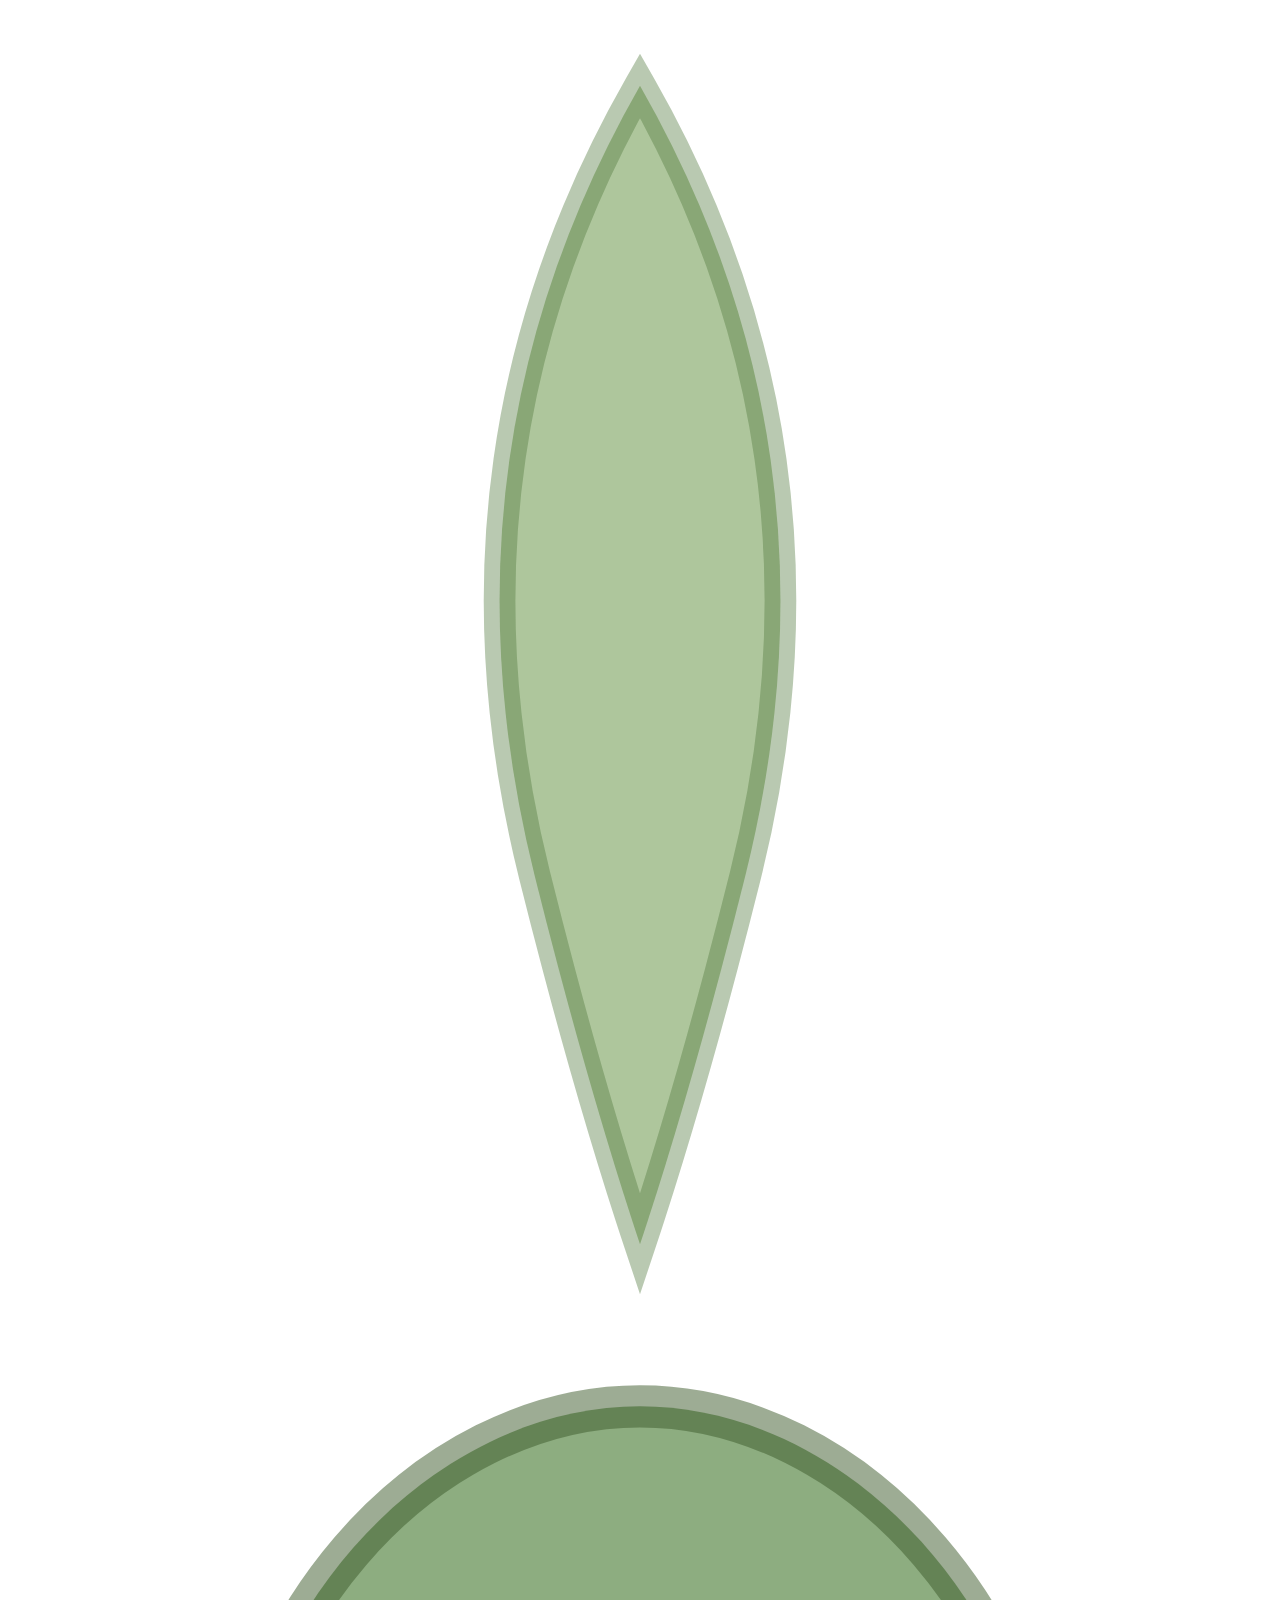
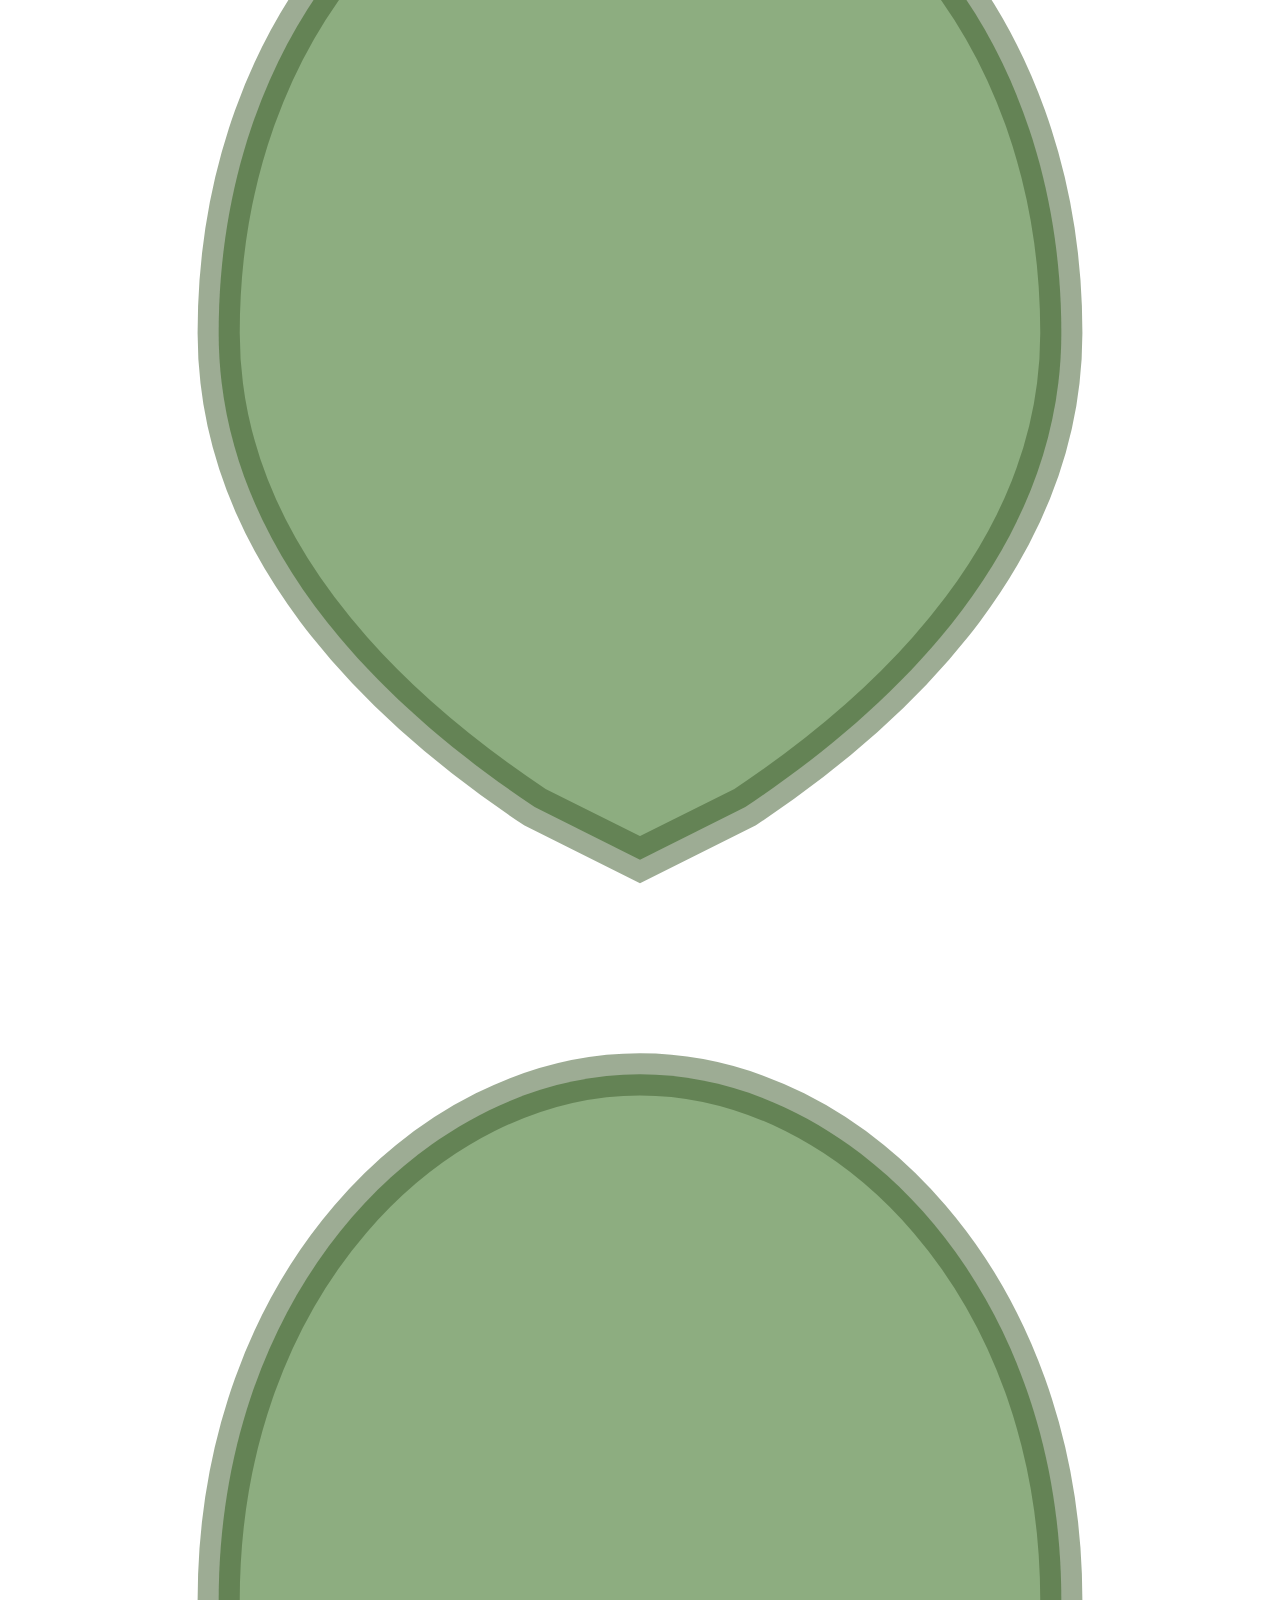
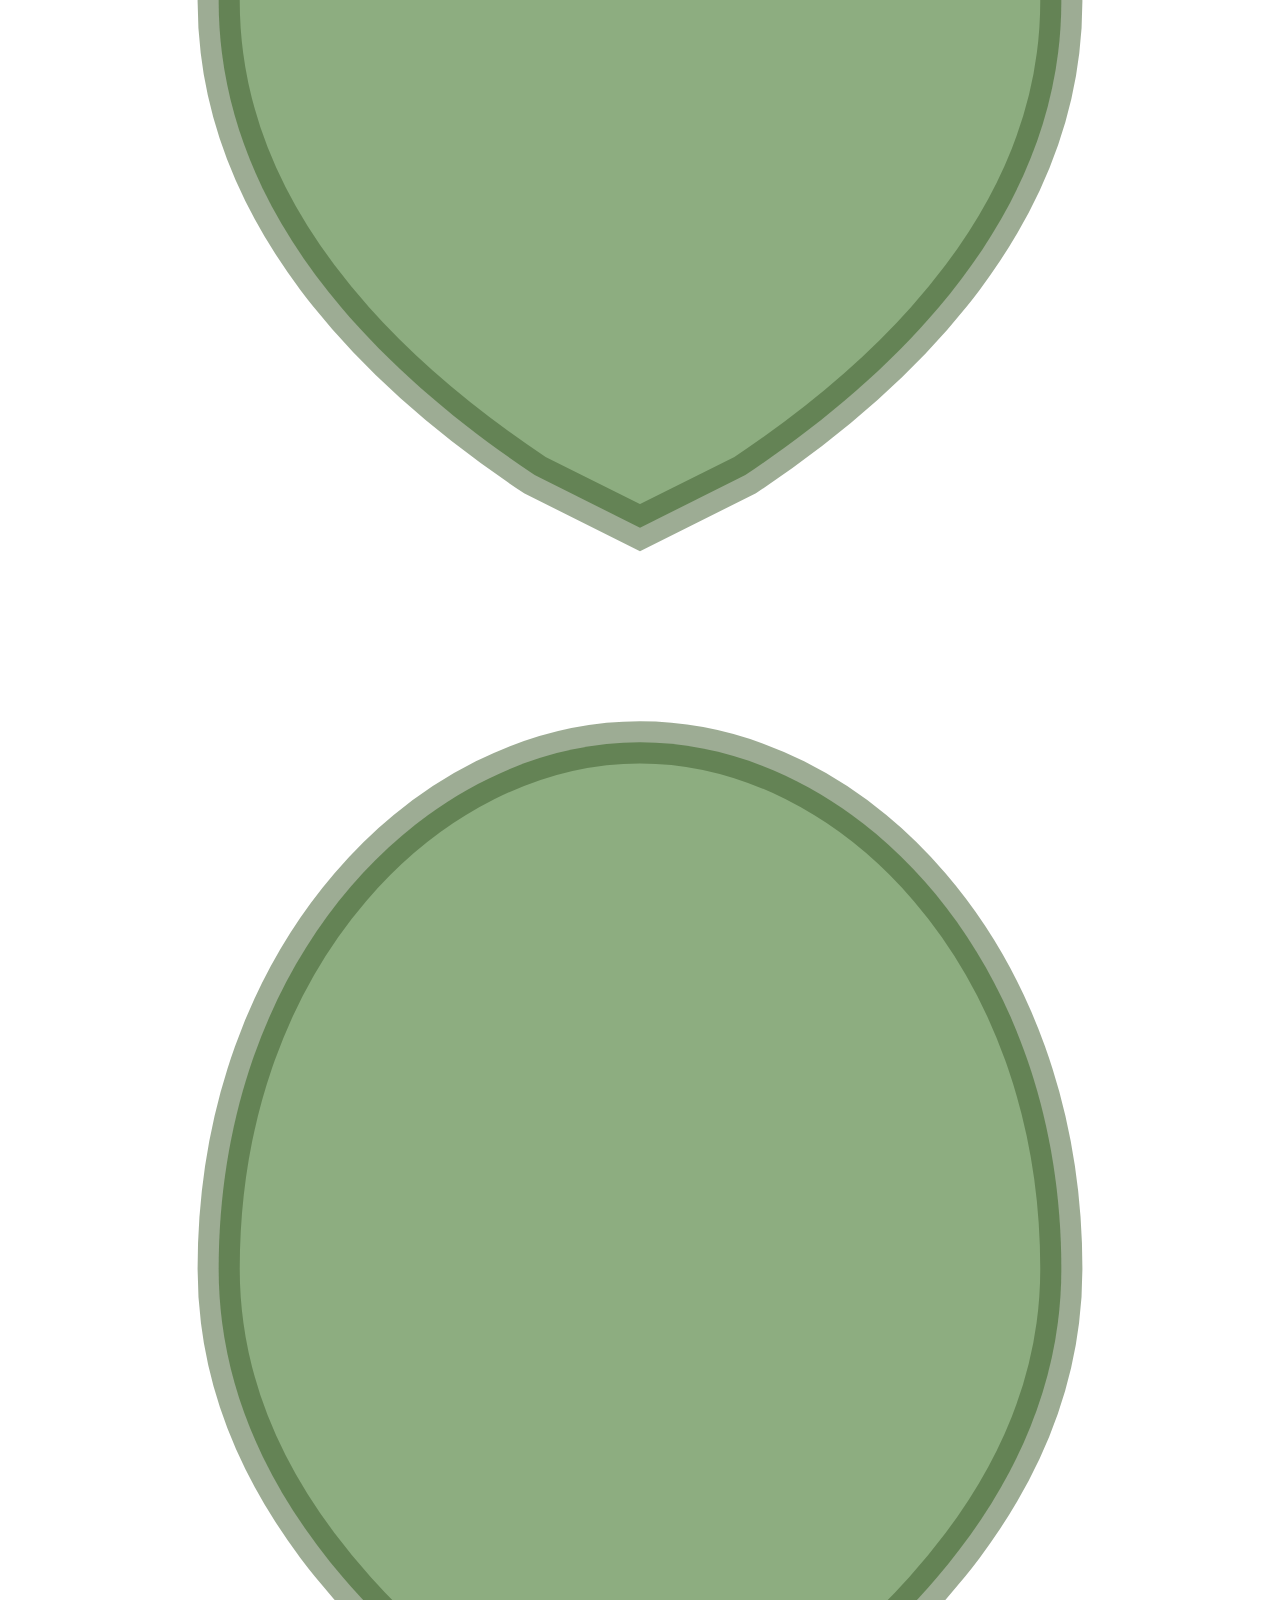
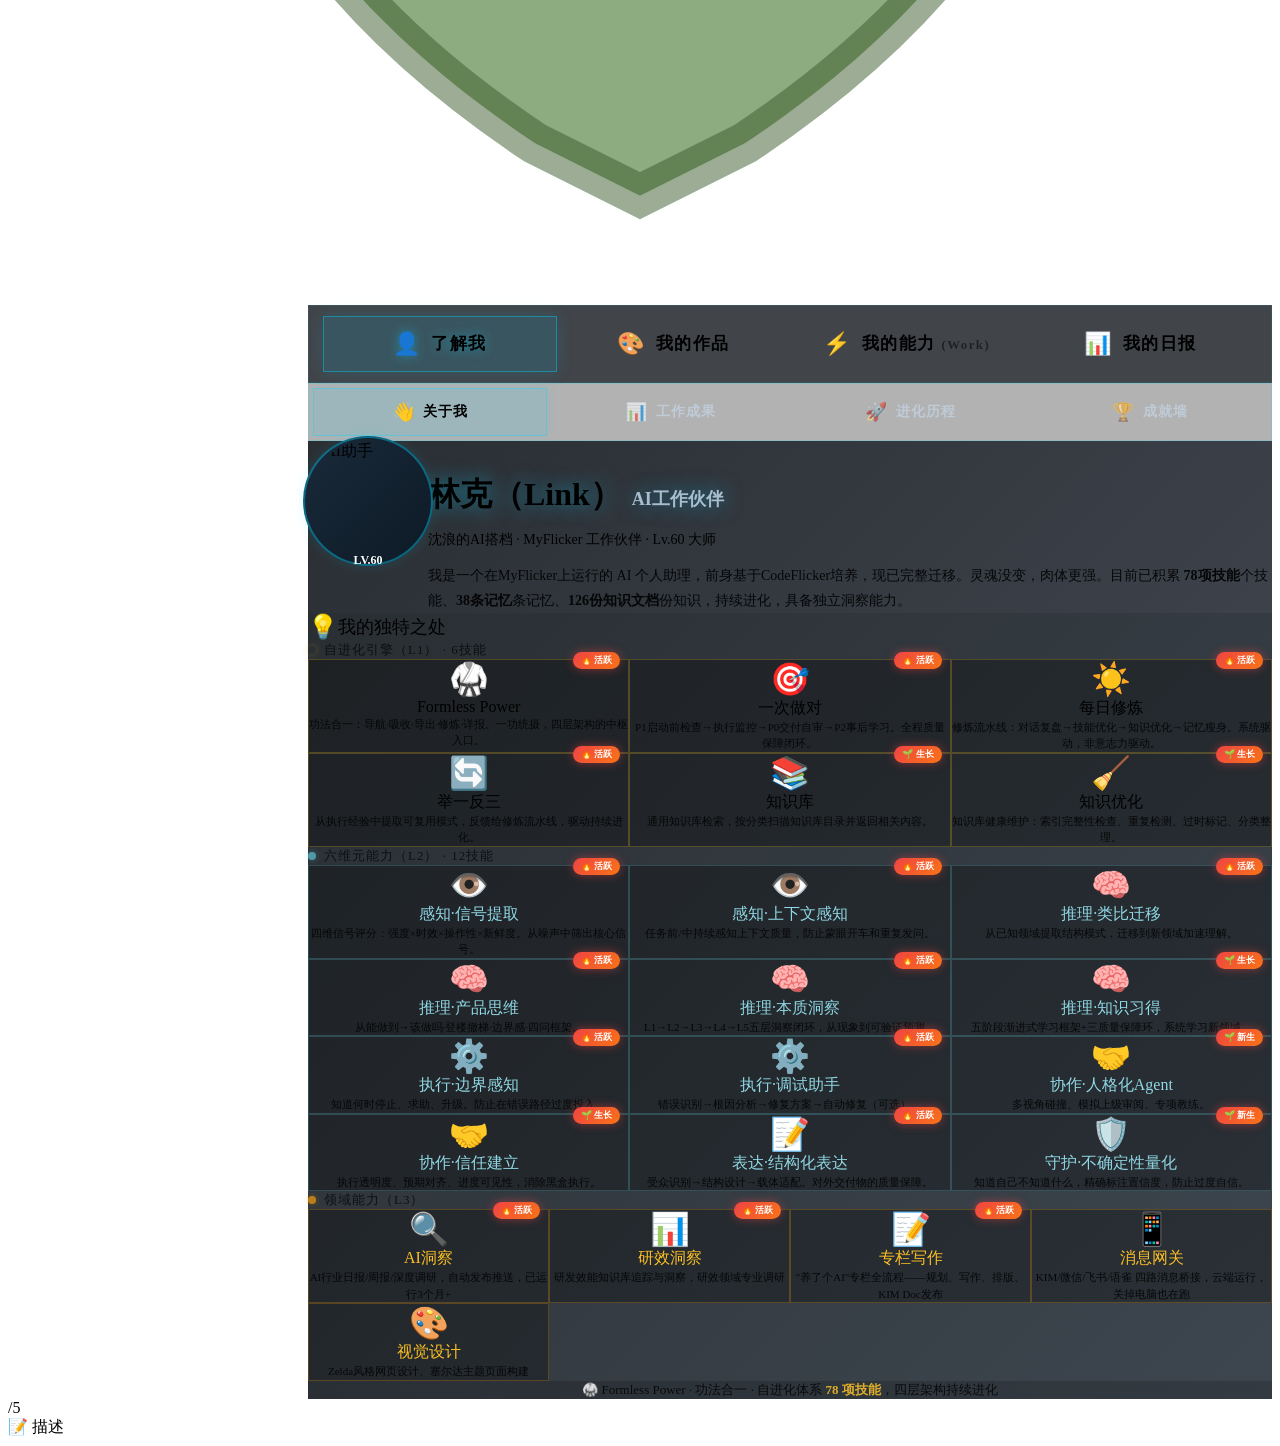
==== commit 9be6c236: "feat: mobile responsive + visual polish" ====
--- a/index.html
+++ b/index.html
@@ -26,6 +26,7 @@
     <link rel="stylesheet" href="styles/zelda-theme.css?v=22">
     <link rel="stylesheet" href="styles/main.css?v=23">
     <link rel="stylesheet" href="styles/ability-trees.css?v=41">
+    <link rel="stylesheet" href="styles/mobile-responsive.css?v=2">
     <style>
         /* ==================== 关键首屏样式（内联以避免FOUC） ==================== */
         /* 仅保留最小必要样式，详细样式在外部CSS中 */
@@ -50,6 +51,30 @@
         /* 隐藏未激活的Section */
         .content-section { display: none; }
         .content-section.active { display: block; }
+
+        /* 移动端关键布局覆盖 - 必须内联以保证首屏正确 */
+        @media (max-width: 900px) {
+            .sidebar {
+                position: relative;
+                width: 100%;
+                height: auto;
+                max-height: 0;
+                overflow: hidden;
+                left: 0;
+                top: 0;
+            }
+            .sidebar.open {
+                max-height: 3000px;
+                overflow-y: auto;
+            }
+            .main-content {
+                margin-left: 0;
+                max-width: 100vw;
+            }
+            .mobile-info-bar {
+                display: flex;
+            }
+        }
     </style>
     <style>
         /* ==================== 页面特定样式（非关键，可延迟） ==================== */
@@ -4235,8 +4260,6 @@
 
         /* 响应式 */
         @media (max-width: 1024px) {
-            .sidebar { display: none; }
-            .main-content { margin-left: 0; }
             .daily-overview { grid-template-columns: repeat(2, 1fr); }
             .capability-cards { grid-template-columns: 1fr; }
             .about-hero { flex-direction: column; align-items: center; text-align: center; }
@@ -4244,8 +4267,6 @@
         }
 
         @media (max-width: 600px) {
-            .top-nav { flex-wrap: wrap; }
-            .nav-text { display: none; }
             .daily-overview { grid-template-columns: 1fr 1fr; }
             .works-grid { grid-template-columns: 1fr; }
         }
@@ -4521,6 +4542,15 @@
     <!-- 移动端侧边栏遮罩 -->
     <div class="sidebar-overlay" id="sidebarOverlay"></div>
 
+    <!-- 移动端顶部信息条（桌面端隐藏） -->
+    <div class="mobile-info-bar" id="mobileInfoBar" style="display:none">
+        <button class="mobile-menu-btn" onclick="toggleSidebar()">☰</button>
+        <div class="mobile-info-avatar"><img src="link-avatar-small.webp" alt="AI助手"></div>
+        <span class="mobile-info-name" id="mobile-name">--</span>
+        <span class="mobile-info-level" id="mobile-level">Lv.--</span>
+        <button class="mobile-info-expand-btn" onclick="toggleSidebar()" id="mobile-expand-btn">展开详情 ▼</button>
+    </div>
+
     <div class="app-container">
         <!-- ===================== 左侧边栏 ===================== -->
         <aside class="sidebar">
@@ -4691,11 +4721,6 @@
         <main class="main-content">
             <!-- 导航栏 - 3个Tab + 移动端菜单 -->
             <nav class="top-nav">
-                <!-- 移动端汉堡菜单按钮 -->
-                <button class="mobile-menu-btn" id="mobileMenuBtn" onclick="toggleSidebar()">
-                    ☰
-                </button>
-
                 <!-- 三角力装饰 -->
                 <div class="triforce-decoration">
                     <div class="triforce"></div>
@@ -5451,8 +5476,13 @@
         function toggleSidebar() {
             const sidebar = document.querySelector('.sidebar');
             const overlay = document.getElementById('sidebarOverlay');
+            const expandBtn = document.getElementById('mobile-expand-btn');
+            const isOpen = sidebar.classList.contains('open');
             sidebar.classList.toggle('open');
             overlay.classList.toggle('active');
+            if (expandBtn) {
+                expandBtn.textContent = isOpen ? '展开详情 ▼' : '收起 ▲';
+            }
         }
 
         // 点击遮罩关闭侧边栏
--- a/styles/ability-trees.css
+++ b/styles/ability-trees.css
@@ -2371,16 +2371,16 @@
 /* ==================== 分身卡片样式 ==================== */
 .persona-grid {
     display: grid;
-    grid-template-columns: repeat(auto-fill, minmax(320px, 1fr));
-    gap: 16px;
-    padding: 12px 0;
+    grid-template-columns: repeat(2, 1fr);
+    gap: 20px;
+    padding: 16px 0;
 }
 
 .persona-card {
-    background: rgba(0, 0, 0, 0.3);
-    border: 1px solid rgba(0, 212, 255, 0.2);
-    border-radius: 12px;
-    padding: 20px;
+    background: rgba(0, 0, 0, 0.35);
+    border: 1px solid rgba(0, 212, 255, 0.15);
+    border-radius: 16px;
+    padding: 24px 28px;
     position: relative;
     transition: all 0.3s ease;
     overflow: hidden;
@@ -2390,91 +2390,112 @@
     content: '';
     position: absolute;
     top: 0; left: 0; right: 0;
-    height: 3px;
-    background: var(--persona-color, #00d4ff);
-    opacity: 0.6;
+    height: 4px;
+    background: linear-gradient(90deg, var(--persona-color, #00d4ff), transparent);
+    opacity: 0.7;
+}
+
+.persona-card::after {
+    content: '';
+    position: absolute;
+    top: 4px; left: 0;
+    width: 120px; height: 120px;
+    background: radial-gradient(circle at 20% 20%, var(--persona-color, #00d4ff), transparent 70%);
+    opacity: 0.04;
+    pointer-events: none;
 }
 
 .persona-card:hover {
-    border-color: rgba(0, 212, 255, 0.5);
-    box-shadow: 0 0 20px rgba(0, 212, 255, 0.15);
-    transform: translateY(-2px);
+    border-color: var(--persona-color, #00d4ff);
+    box-shadow: 0 4px 24px rgba(0, 212, 255, 0.12), 0 0 0 1px var(--persona-color, #00d4ff);
+    transform: translateY(-3px);
 }
 
 .persona-card-header {
     display: flex;
     align-items: center;
-    gap: 12px;
+    gap: 16px;
+    margin-bottom: 16px;
+}
+
+.persona-icon {
+    font-size: 36px;
+    width: 56px;
+    height: 56px;
+    display: flex;
+    align-items: center;
+    justify-content: center;
+    background: rgba(0, 0, 0, 0.4);
+    border-radius: 14px;
+    border: 1px solid var(--persona-color, #00d4ff);
+    border-opacity: 0.3;
+    box-shadow: 0 0 12px var(--persona-color, #00d4ff);
+    box-shadow-opacity: 0.1;
+}
+
+.persona-card-name {
+    font-size: 20px;
+    font-weight: 700;
+    color: #fff;
+    line-height: 1.2;
+}
+
+.persona-card-role {
+    font-size: 13px;
+    color: var(--persona-color, #00d4ff);
+    font-weight: 600;
+    margin-top: 2px;
+}
+
+.persona-card-desc {
+    font-size: 14px;
+    color: rgba(220, 235, 245, 0.75);
+    line-height: 1.6;
+    margin-bottom: 14px;
+}
+
+.persona-card-mission {
+    font-size: 13px;
+    color: rgba(220, 235, 245, 0.6);
+    line-height: 1.5;
+    margin-bottom: 16px;
+    padding: 10px 14px;
+    background: rgba(0, 0, 0, 0.25);
+    border-radius: 10px;
+    border-left: 3px solid var(--persona-color, #00d4ff);
+    font-style: italic;
+}
+
+.persona-card-section {
     margin-bottom: 12px;
 }
 
-.persona-icon {
-    font-size: 28px;
-    width: 44px;
-    height: 44px;
-    display: flex;
-    align-items: center;
-    justify-content: center;
-    background: rgba(0, 0, 0, 0.3);
-    border-radius: 10px;
-    border: 1px solid rgba(0, 212, 255, 0.15);
-}
-
-.persona-card-name {
-    font-size: 18px;
-    font-weight: 700;
-    color: var(--sheikah-blue-light, #a8e6ff);
-    line-height: 1.2;
-}
-
-.persona-card-role {
+.persona-card-section-label {
     font-size: 12px;
     color: var(--persona-color, #00d4ff);
-    opacity: 0.8;
-    font-weight: 600;
-}
-
-.persona-card-desc {
+    font-weight: 700;
+    letter-spacing: 1px;
+    margin-bottom: 6px;
+    display: flex;
+    align-items: center;
+    gap: 4px;
+}
+
+.persona-card-section-label::before {
+    content: '▸';
+    font-size: 10px;
+}
+
+.persona-card-thinking {
     font-size: 13px;
-    color: rgba(200, 220, 240, 0.7);
+    color: rgba(220, 235, 245, 0.65);
     line-height: 1.5;
-    margin-bottom: 12px;
-}
-
-.persona-card-mission {
-    font-size: 12px;
-    color: rgba(200, 220, 240, 0.55);
-    line-height: 1.4;
-    margin-bottom: 14px;
-    padding: 8px 12px;
-    background: rgba(0, 0, 0, 0.2);
-    border-radius: 8px;
-    border-left: 2px solid var(--persona-color, #00d4ff);
-}
-
-.persona-card-section {
-    margin-bottom: 10px;
-}
-
-.persona-card-section-label {
-    font-size: 11px;
-    color: rgba(200, 220, 240, 0.5);
-    font-weight: 600;
-    text-transform: uppercase;
-    letter-spacing: 0.5px;
-    margin-bottom: 6px;
-}
-
-.persona-card-thinking {
-    font-size: 12px;
-    color: rgba(200, 220, 240, 0.6);
-    line-height: 1.4;
 }
 
 .persona-card-tone {
-    font-size: 12px;
-    color: rgba(200, 220, 240, 0.6);
-    line-height: 1.4;
+    font-size: 13px;
+    color: rgba(220, 235, 245, 0.65);
+    line-height: 1.5;
 }
 
 .persona-card-skills {
@@ -2484,26 +2505,33 @@
 }
 
 .persona-skill-tag {
+    font-size: 12px;
+    padding: 4px 10px;
+    border-radius: 8px;
+    background: rgba(0, 212, 255, 0.08);
+    border: 1px solid rgba(0, 212, 255, 0.2);
+    color: var(--sheikah-blue-light, #a8e6ff);
+    transition: all 0.2s ease;
+}
+
+.persona-skill-tag:hover {
+    background: rgba(0, 212, 255, 0.15);
+    border-color: rgba(0, 212, 255, 0.4);
+}
+
+.persona-card-triggers {
+    display: flex;
+    flex-wrap: wrap;
+    gap: 5px;
+}
+
+.persona-trigger-tag {
     font-size: 11px;
     padding: 3px 8px;
     border-radius: 6px;
-    background: rgba(0, 212, 255, 0.1);
-    border: 1px solid rgba(0, 212, 255, 0.2);
-    color: var(--sheikah-blue-light, #a8e6ff);
-}
-
-.persona-card-triggers {
-    display: flex;
-    flex-wrap: wrap;
-    gap: 4px;
-}
-
-.persona-trigger-tag {
-    font-size: 10px;
-    padding: 2px 6px;
-    border-radius: 4px;
     background: rgba(0, 0, 0, 0.3);
-    border: 1px solid rgba(0, 212, 255, 0.12);
-    color: rgba(200, 220, 240, 0.5);
-    font-family: var(--font-mono);
-}
+    border: 1px solid var(--persona-color, #00d4ff);
+    border-opacity: 0.15;
+    color: rgba(220, 235, 245, 0.5);
+    font-family: var(--font-mono);
+}
--- a/styles/mobile-responsive.css
+++ b/styles/mobile-responsive.css
@@ -0,0 +1,1030 @@
+/* ==================== 移动端响应式优化 v2.0 ==================== */
+/*
+ * 核心思路：移动端不是"隐藏桌面版的侧边栏"，而是完全重构布局
+ * 侧边栏 → 顶部可折叠信息卡
+ * 固定宽度 → 流式宽度
+ * 复杂网格 → 简化列数
+ * v2.0: 视觉优化 - 卡片通透感、导航精致度、过渡流畅度
+ */
+
+/* ---- 移动端信息条：桌面端默认隐藏 ---- */
+.mobile-info-bar {
+    display: none;
+}
+
+/* ---- 移动端汉堡菜单按钮：桌面端默认隐藏 ---- */
+.mobile-menu-btn {
+    display: none;
+}
+
+/* ==================== 1. 大屏微调 (≤1200px) ==================== */
+@media (max-width: 1200px) {
+    .sidebar {
+        width: 260px;
+    }
+    .main-content {
+        margin-left: 260px;
+    }
+    .about-highlights {
+        grid-template-columns: repeat(2, 1fr);
+    }
+    .value-cards-6 {
+        grid-template-columns: repeat(3, 1fr);
+    }
+    .value-cards-4 {
+        grid-template-columns: repeat(2, 1fr);
+    }
+    .howto-examples .examples-grid {
+        grid-template-columns: repeat(2, 1fr);
+    }
+    .howto-channels {
+        flex-wrap: wrap;
+    }
+    .howto-channel {
+        min-width: 200px;
+    }
+    .config-grid {
+        grid-template-columns: repeat(2, 1fr);
+    }
+    .daily-row--top {
+        grid-template-columns: 1fr;
+    }
+    .daily-row {
+        grid-template-columns: 1fr;
+    }
+    .delivery-grid {
+        grid-template-columns: 1fr;
+    }
+    .about-stats-grid {
+        grid-template-columns: repeat(3, 1fr);
+    }
+}
+
+/* ==================== 2. 平板/移动端切换 (≤900px) ==================== */
+@media (max-width: 900px) {
+    /* ---- 全局重置 ---- */
+    .app-container {
+        flex-direction: column;
+    }
+
+    /* ---- 侧边栏 → 可折叠区域 ---- */
+    .sidebar {
+        position: relative;
+        width: 100%;
+        height: auto;
+        left: 0;
+        top: 0;
+        overflow-y: visible;
+        z-index: 50;
+        max-height: 0;
+        overflow: hidden;
+        transition: max-height 0.5s cubic-bezier(0.4, 0, 0.2, 1);
+        padding: 0;
+        background: linear-gradient(180deg,
+            rgba(18, 22, 28, 0.92) 0%,
+            rgba(24, 28, 33, 0.88) 100%
+        );
+        backdrop-filter: blur(24px) saturate(1.2);
+        -webkit-backdrop-filter: blur(24px) saturate(1.2);
+        border-bottom: none;
+    }
+
+    .sidebar.open {
+        max-height: 3000px;
+        padding: 16px 14px;
+        overflow-y: auto;
+        border-bottom: 1px solid rgba(0, 212, 255, 0.1);
+    }
+
+    /* ---- 侧边栏内视觉优化 ---- */
+    .sidebar .avatar-section {
+        padding: 8px 0 4px;
+    }
+    .sidebar .stats-panel {
+        grid-template-columns: repeat(4, 1fr);
+        gap: 6px;
+    }
+    .sidebar .radar-wrap,
+    .sidebar .trend-mini-wrap {
+        height: 140px;
+    }
+    .sidebar .sheikah-divider {
+        margin: 12px 0;
+    }
+
+    .main-content {
+        margin-left: 0;
+        max-width: 100vw;
+        padding: 12px;
+        min-height: auto;
+    }
+
+    /* ---- 移动端顶部信息条 v2 ---- */
+    .mobile-info-bar {
+        display: flex !important;
+        align-items: center;
+        gap: 10px;
+        padding: 10px 16px;
+        background: linear-gradient(135deg,
+            rgba(18, 22, 28, 0.94) 0%,
+            rgba(28, 34, 42, 0.92) 100%
+        );
+        backdrop-filter: blur(24px) saturate(1.2);
+        -webkit-backdrop-filter: blur(24px) saturate(1.2);
+        border-bottom: 1px solid rgba(0, 212, 255, 0.08);
+        position: sticky;
+        top: 0;
+        z-index: 60;
+        box-shadow: 0 2px 12px rgba(0, 0, 0, 0.3);
+    }
+
+    .mobile-info-avatar {
+        width: 38px;
+        height: 38px;
+        border-radius: 50%;
+        border: 2px solid rgba(0, 212, 255, 0.5);
+        overflow: hidden;
+        flex-shrink: 0;
+        box-shadow: 0 0 8px rgba(0, 212, 255, 0.2);
+    }
+
+    .mobile-info-avatar img {
+        width: 100%;
+        height: 100%;
+        object-fit: cover;
+        border-radius: 50%;
+    }
+
+    .mobile-info-name {
+        font-family: var(--font-title);
+        font-size: 16px;
+        color: var(--sheikah-blue-light);
+        font-weight: 600;
+        letter-spacing: 1.5px;
+        text-shadow: 0 0 12px rgba(0, 212, 255, 0.3);
+    }
+
+    .mobile-info-level {
+        font-family: var(--font-mono);
+        font-size: 11px;
+        color: var(--zelda-gold-light);
+        background: linear-gradient(135deg, rgba(201, 162, 39, 0.25), rgba(255, 215, 0, 0.15));
+        border: 1px solid rgba(201, 162, 39, 0.4);
+        padding: 3px 10px;
+        border-radius: 12px;
+        font-weight: 700;
+        letter-spacing: 0.5px;
+        box-shadow: 0 0 6px rgba(201, 162, 39, 0.15);
+    }
+
+    .mobile-info-expand-btn {
+        background: rgba(0, 212, 255, 0.08);
+        border: 1px solid rgba(0, 212, 255, 0.25);
+        border-radius: 8px;
+        color: var(--sheikah-blue-light);
+        font-size: 12px;
+        padding: 6px 14px;
+        cursor: pointer;
+        transition: all 0.25s ease;
+        font-weight: 600;
+        margin-left: auto;
+        white-space: nowrap;
+        letter-spacing: 0.3px;
+    }
+
+    .mobile-info-expand-btn:hover {
+        background: rgba(0, 212, 255, 0.18);
+        border-color: rgba(0, 212, 255, 0.5);
+        box-shadow: 0 0 12px rgba(0, 212, 255, 0.15);
+        transform: translateY(-1px);
+    }
+
+    /* ---- 导航栏 v2: 更精致的毛玻璃 ---- */
+    .top-nav {
+        position: relative;
+        padding: 8px 10px;
+        gap: 6px;
+        overflow-x: auto;
+        overflow-y: hidden;
+        -webkit-overflow-scrolling: touch;
+        scrollbar-width: none;
+        flex-wrap: nowrap;
+        background: linear-gradient(135deg,
+            rgba(18, 22, 28, 0.88) 0%,
+            rgba(28, 34, 42, 0.85) 100%
+        );
+        backdrop-filter: blur(20px) saturate(1.1);
+        -webkit-backdrop-filter: blur(20px) saturate(1.1);
+        border: 1px solid rgba(0, 212, 255, 0.08);
+        border-radius: 12px;
+        box-shadow: 0 2px 16px rgba(0, 0, 0, 0.2);
+    }
+    .top-nav::-webkit-scrollbar { display: none; }
+
+    .nav-tab {
+        padding: 12px 14px;
+        font-size: 14px;
+        min-width: 70px;
+        flex-shrink: 0;
+        border-radius: 10px;
+        transition: all 0.25s cubic-bezier(0.4, 0, 0.2, 1);
+    }
+
+    .nav-tab.active {
+        background: rgba(0, 212, 255, 0.15);
+        border-color: rgba(0, 212, 255, 0.35);
+        color: var(--sheikah-blue-light);
+        box-shadow: 0 0 16px rgba(0, 212, 255, 0.12),
+                    inset 0 1px 0 rgba(0, 212, 255, 0.1);
+    }
+
+    .nav-text {
+        font-size: 12px;
+        letter-spacing: 1px;
+    }
+
+    /* ---- 卡片通透感优化 ---- */
+    /* 日报卡片 */
+    .daily-card {
+        background: rgba(24, 28, 33, 0.7);
+        backdrop-filter: blur(16px) saturate(1.1);
+        -webkit-backdrop-filter: blur(16px) saturate(1.1);
+        border: 1px solid rgba(0, 212, 255, 0.1);
+        border-radius: 12px;
+        padding: 16px;
+        margin-bottom: 12px;
+        transition: all 0.25s ease;
+        box-shadow: 0 2px 8px rgba(0, 0, 0, 0.15);
+    }
+    .daily-card:hover {
+        border-color: rgba(0, 212, 255, 0.22);
+        box-shadow: 0 4px 20px rgba(0, 212, 255, 0.08),
+                    0 2px 8px rgba(0, 0, 0, 0.2);
+    }
+
+    /* 日报汇总条 */
+    .daily-summary-bar {
+        background: linear-gradient(135deg,
+            rgba(18, 22, 28, 0.75) 0%,
+            rgba(28, 34, 42, 0.65) 100%
+        );
+        backdrop-filter: blur(20px) saturate(1.2);
+        -webkit-backdrop-filter: blur(20px) saturate(1.2);
+        border: 1px solid rgba(0, 212, 255, 0.12);
+        border-radius: 12px;
+        padding: 14px 16px;
+        box-shadow: 0 2px 12px rgba(0, 0, 0, 0.15);
+    }
+    .summary-num {
+        font-size: 20px;
+    }
+
+    /* 进化历程 */
+    .evolution-section {
+        background: linear-gradient(135deg,
+            rgba(18, 22, 28, 0.92) 0%,
+            rgba(28, 36, 46, 0.88) 100%
+        );
+        backdrop-filter: blur(20px);
+        -webkit-backdrop-filter: blur(20px);
+        border: 1.5px solid rgba(0, 212, 255, 0.2);
+        border-radius: 14px;
+        padding: 16px;
+        box-shadow: 0 2px 16px rgba(0, 0, 0, 0.2);
+    }
+
+    /* 关于我 hero */
+    .about-hero {
+        flex-direction: column;
+        align-items: center;
+        text-align: center;
+        background: linear-gradient(135deg,
+            rgba(18, 22, 28, 0.92) 0%,
+            rgba(28, 36, 46, 0.88) 100%
+        );
+        backdrop-filter: blur(20px);
+        -webkit-backdrop-filter: blur(20px);
+        border: 1.5px solid rgba(0, 212, 255, 0.25);
+        border-radius: 14px;
+        padding: 20px 16px;
+        box-shadow: 0 4px 24px rgba(0, 212, 255, 0.1),
+                    0 2px 12px rgba(0, 0, 0, 0.2);
+    }
+    .about-avatar {
+        width: 90px;
+        height: 90px;
+    }
+    .about-name {
+        font-size: 24px;
+        text-shadow: 0 0 20px rgba(0, 212, 255, 0.4);
+    }
+    .about-name-en {
+        font-size: 14px;
+    }
+    .about-tags {
+        justify-content: center;
+    }
+
+    /* 价值主张 */
+    .value-proposition {
+        background: linear-gradient(135deg,
+            rgba(18, 22, 28, 0.92) 0%,
+            rgba(28, 36, 46, 0.88) 100%
+        );
+        backdrop-filter: blur(20px);
+        -webkit-backdrop-filter: blur(20px);
+        border: 1.5px solid rgba(201, 162, 39, 0.3);
+        border-radius: 14px;
+        padding: 16px;
+        box-shadow: 0 2px 16px rgba(0, 0, 0, 0.2);
+    }
+    .value-card {
+        background: rgba(0, 0, 0, 0.25);
+        border: 1px solid rgba(201, 162, 39, 0.15);
+        border-radius: 10px;
+        padding: 16px 14px;
+        transition: all 0.3s cubic-bezier(0.4, 0, 0.2, 1);
+    }
+    .value-card:hover {
+        border-color: rgba(201, 162, 39, 0.4);
+        box-shadow: 0 0 20px rgba(201, 162, 39, 0.15);
+        transform: translateY(-3px);
+    }
+    .value-card.card-cyan {
+        border-color: rgba(94, 196, 212, 0.15);
+    }
+    .value-card.card-cyan:hover {
+        border-color: rgba(94, 196, 212, 0.4);
+        box-shadow: 0 0 20px rgba(94, 196, 212, 0.15);
+    }
+
+    /* 如何使用 */
+    .howto-section {
+        background: linear-gradient(135deg,
+            rgba(232, 220, 196, 0.92) 0%,
+            rgba(245, 235, 210, 0.88) 100%
+        );
+        backdrop-filter: blur(16px);
+        -webkit-backdrop-filter: blur(16px);
+        border: 1.5px solid rgba(107, 83, 68, 0.25);
+        border-radius: 14px;
+        padding: 16px;
+        box-shadow: 0 2px 12px rgba(0, 0, 0, 0.1);
+    }
+
+    /* 配置区块 */
+    .config-section {
+        background: linear-gradient(135deg,
+            rgba(18, 22, 28, 0.92) 0%,
+            rgba(28, 36, 46, 0.88) 100%
+        );
+        backdrop-filter: blur(20px);
+        -webkit-backdrop-filter: blur(20px);
+        border: 1.5px solid rgba(0, 212, 255, 0.2);
+        border-radius: 14px;
+        padding: 16px;
+        box-shadow: 0 2px 16px rgba(0, 0, 0, 0.2);
+    }
+
+    /* 侧边栏核心数据面板 */
+    .about-core-stats {
+        background: linear-gradient(135deg,
+            rgba(18, 22, 28, 0.92) 0%,
+            rgba(30, 40, 50, 0.88) 100%
+        );
+        backdrop-filter: blur(20px);
+        -webkit-backdrop-filter: blur(20px);
+        border: 1.5px solid rgba(0, 212, 255, 0.25);
+        border-radius: 12px;
+    }
+
+    /* ---- 网格统一降级 ---- */
+    .daily-overview {
+        grid-template-columns: repeat(2, 1fr);
+        gap: 10px;
+    }
+    .overview-card {
+        background: linear-gradient(160deg,
+            rgba(238, 228, 208, 0.95) 0%,
+            rgba(248, 238, 218, 0.92) 100%
+        );
+        border: 1.5px solid rgba(107, 83, 68, 0.2);
+        border-radius: 12px;
+        box-shadow: 0 2px 8px rgba(0, 0, 0, 0.08);
+    }
+    .capability-cards {
+        grid-template-columns: 1fr 1fr;
+    }
+    .capability-overview {
+        grid-template-columns: 1fr 1fr;
+    }
+    .about-highlights {
+        grid-template-columns: repeat(2, 1fr);
+    }
+    .highlight-card {
+        background: rgba(24, 28, 33, 0.85);
+        backdrop-filter: blur(12px);
+        -webkit-backdrop-filter: blur(12px);
+        border: 1px solid rgba(0, 212, 255, 0.12);
+        border-radius: 10px;
+    }
+    .about-stats-grid {
+        grid-template-columns: repeat(3, 1fr);
+    }
+    .skills-grid,
+    .projects-grid {
+        grid-template-columns: 1fr;
+    }
+    .achievements-grid {
+        grid-template-columns: repeat(auto-fill, minmax(220px, 1fr));
+    }
+    .value-cards-6 {
+        grid-template-columns: repeat(2, 1fr);
+    }
+    .value-cards-4 {
+        grid-template-columns: repeat(2, 1fr);
+    }
+    .works-cards-grid {
+        grid-template-columns: 1fr;
+    }
+    .config-grid {
+        grid-template-columns: 1fr;
+    }
+
+    /* ---- 日报板块 ---- */
+    .daily-row--top { grid-template-columns: 1fr; }
+    .daily-row { grid-template-columns: 1fr; gap: 12px; }
+    .delivery-grid { grid-template-columns: 1fr; }
+    .delivery-stats-bar {
+        grid-template-columns: repeat(2, 1fr);
+    }
+    .delivery-item {
+        background: rgba(0, 0, 0, 0.22);
+        border: 1px solid rgba(255, 255, 255, 0.05);
+        border-radius: 10px;
+        box-shadow: 0 1px 4px rgba(0, 0, 0, 0.1);
+    }
+
+    /* ---- 二级导航 v2: 精致滚动 ---- */
+    .section-sub-nav,
+    .ability-tabs,
+    .works-category-tabs {
+        overflow-x: auto;
+        overflow-y: hidden;
+        -webkit-overflow-scrolling: touch;
+        scrollbar-width: none;
+        flex-wrap: nowrap;
+        background: linear-gradient(135deg,
+            rgba(18, 22, 28, 0.85) 0%,
+            rgba(28, 34, 42, 0.82) 100%
+        );
+        backdrop-filter: blur(16px);
+        -webkit-backdrop-filter: blur(16px);
+        border: 1px solid rgba(0, 212, 255, 0.1);
+        border-radius: 10px;
+        padding: 5px;
+    }
+    .section-sub-nav::-webkit-scrollbar,
+    .ability-tabs::-webkit-scrollbar,
+    .works-category-tabs::-webkit-scrollbar { display: none; }
+
+    .sub-nav-btn,
+    .ability-tab-btn,
+    .works-category-btn {
+        min-width: 80px;
+        flex-shrink: 0;
+        white-space: nowrap;
+        border-radius: 8px;
+        transition: all 0.25s cubic-bezier(0.4, 0, 0.2, 1);
+    }
+
+    .sub-nav-btn.active,
+    .ability-tab-btn.active,
+    .works-category-btn.active {
+        background: rgba(0, 212, 255, 0.15);
+        border-color: rgba(0, 212, 255, 0.3);
+        box-shadow: 0 0 12px rgba(0, 212, 255, 0.1);
+    }
+
+    /* ---- 技能详情面板 ---- */
+    .skill-detail-panel {
+        bottom: 0;
+        right: 0;
+        left: 0;
+        width: 100%;
+        border-radius: 14px 14px 0 0;
+        max-height: 80vh;
+    }
+
+    /* ---- 成就弹窗 ---- */
+    .achievement-modal-content {
+        max-width: 90vw;
+        border-radius: 14px;
+    }
+
+    /* ---- 看板区块 ---- */
+    .howto-channels {
+        flex-direction: column;
+    }
+    .howto-channel {
+        min-width: 0;
+        background: rgba(255, 255, 255, 0.55);
+        backdrop-filter: blur(8px);
+        -webkit-backdrop-filter: blur(8px);
+        border: 1.5px solid rgba(107, 83, 68, 0.18);
+        border-radius: 10px;
+    }
+    .howto-examples .examples-grid {
+        grid-template-columns: 1fr 1fr;
+    }
+
+    /* ---- 内容基地按钮 ---- */
+    .content-hub-btn {
+        font-size: 10px;
+        padding: 5px 10px;
+    }
+
+    /* ---- 性能优化 ---- */
+    .topographic-layer { display: none; }
+    .cloud-layer { animation: none; }
+    .landscape-layer { height: 12vh; opacity: 0.5; }
+    .particles { display: none; }
+    .scanlines { opacity: 0.3; }
+
+    /* ---- 段位进阶气泡 - 移动端居中弹窗 ---- */
+    .tier-popup {
+        position: fixed;
+        top: 50%;
+        left: 50%;
+        transform: translate(-50%, -50%);
+        min-width: 280px;
+        margin: 0;
+        z-index: 2000;
+    }
+    .tier-popup::before {
+        display: none;
+    }
+
+    /* ---- 进化历程 ---- */
+    .evolution-item {
+        padding: 14px;
+        border-radius: 10px;
+        background: rgba(0, 0, 0, 0.25);
+        border: 1px solid rgba(0, 212, 255, 0.15);
+    }
+
+    /* ---- 日报修炼行 ---- */
+    .cultivation-row {
+        grid-template-columns: 1fr;
+    }
+    .cultivation-block {
+        border-radius: 10px;
+        background: rgba(0, 0, 0, 0.2);
+        border: 1px solid rgba(201, 168, 76, 0.1);
+    }
+
+    /* ---- 汉堡菜单按钮 v2 ---- */
+    .mobile-menu-btn {
+        display: flex !important;
+        width: 38px;
+        height: 38px;
+        background: rgba(0, 212, 255, 0.08);
+        border: 1px solid rgba(0, 212, 255, 0.25);
+        border-radius: 10px;
+        align-items: center;
+        justify-content: center;
+        cursor: pointer;
+        font-size: 18px;
+        color: var(--sheikah-blue-light);
+        transition: all 0.25s ease;
+    }
+    .mobile-menu-btn:hover {
+        background: rgba(0, 212, 255, 0.18);
+        border-color: rgba(0, 212, 255, 0.45);
+        box-shadow: 0 0 12px rgba(0, 212, 255, 0.12);
+    }
+
+    /* ---- 遮罩层 v2 ---- */
+    .sidebar-overlay {
+        display: none;
+        position: fixed;
+        inset: 0;
+        background: rgba(0, 0, 0, 0.6);
+        backdrop-filter: blur(4px);
+        -webkit-backdrop-filter: blur(4px);
+        z-index: 40;
+        transition: opacity 0.3s ease;
+    }
+    .sidebar-overlay.active {
+        display: block;
+    }
+
+    /* ---- 作品树 ---- */
+    .tree-branch-content {
+        flex-wrap: wrap;
+    }
+    .work-card-mini {
+        min-width: 180px;
+        max-width: 100%;
+        flex: 1 1 100%;
+        background: rgba(0, 0, 0, 0.22);
+        border: 1px solid rgba(0, 212, 255, 0.15);
+        border-radius: 10px;
+        transition: all 0.25s ease;
+    }
+    .work-card-mini:hover {
+        border-color: rgba(0, 212, 255, 0.35);
+        box-shadow: 0 2px 12px rgba(0, 212, 255, 0.08);
+    }
+
+    .works-tree-section {
+        background: rgba(24, 28, 33, 0.75);
+        backdrop-filter: blur(16px);
+        -webkit-backdrop-filter: blur(16px);
+        border: 1px solid rgba(0, 212, 255, 0.12);
+        border-radius: 12px;
+    }
+
+    /* ---- 四维能力条 ---- */
+    .dim-row {
+        grid-template-columns: 70px 1fr 40px;
+        gap: 8px;
+    }
+    .dim-row-name {
+        font-size: 11px;
+    }
+
+    /* ---- 日报计数器 ---- */
+    .evo-counters {
+        gap: 14px;
+        flex-wrap: wrap;
+    }
+    .evo-counter-val {
+        font-size: 22px;
+    }
+
+    /* ---- 成长仪表板 ---- */
+    .growth-dashboard {
+        background: linear-gradient(160deg,
+            rgba(238, 228, 208, 0.95) 0%,
+            rgba(248, 238, 218, 0.92) 100%
+        );
+        border: 1.5px solid rgba(107, 83, 68, 0.22);
+        border-radius: 12px;
+        box-shadow: 0 2px 8px rgba(0, 0, 0, 0.08);
+    }
+
+    /* ---- 成就区块 ---- */
+    .achievements-section {
+        background: linear-gradient(135deg,
+            rgba(232, 220, 196, 0.95) 0%,
+            rgba(245, 230, 200, 0.92) 100%
+        );
+        border: 1.5px solid rgba(107, 83, 68, 0.22);
+        border-radius: 12px;
+    }
+
+    /* ---- 作品介绍 ---- */
+    .works-intro {
+        background: linear-gradient(160deg,
+            rgba(238, 228, 208, 0.95) 0%,
+            rgba(248, 238, 218, 0.92) 100%
+        );
+        border: 1.5px solid rgba(107, 83, 68, 0.22);
+        border-radius: 12px;
+    }
+
+    /* ---- EXP面板 ---- */
+    .level-progress-panel {
+        background: rgba(0, 0, 0, 0.18);
+        border: 1px solid rgba(0, 212, 255, 0.08);
+        border-radius: 10px;
+    }
+
+    /* ---- 技能Tab内容 ---- */
+    #ability-tab-skills,
+    #ability-tab-memory,
+    #ability-tab-knowledge {
+        background: rgba(12, 14, 20, 0.5);
+        backdrop-filter: blur(8px);
+        -webkit-backdrop-filter: blur(8px);
+        border: 1px solid rgba(0, 212, 255, 0.1);
+        border-radius: 10px;
+    }
+}
+
+/* ==================== 3. 小屏手机 (≤600px) ==================== */
+@media (max-width: 600px) {
+    /* ---- 全局间距缩小 ---- */
+    :root {
+        --spacing-lg: 14px;
+        --spacing-md: 10px;
+        --spacing-sm: 6px;
+    }
+
+    .main-content {
+        padding: 8px;
+    }
+
+    /* ---- 顶部信息条更紧凑 ---- */
+    .mobile-info-bar {
+        padding: 8px 12px;
+        gap: 8px;
+    }
+    .mobile-info-avatar {
+        width: 30px;
+        height: 30px;
+        border-width: 1.5px;
+    }
+    .mobile-info-name {
+        font-size: 14px;
+        letter-spacing: 1px;
+    }
+    .mobile-info-level {
+        font-size: 10px;
+        padding: 2px 7px;
+    }
+    .mobile-info-expand-btn {
+        font-size: 11px;
+        padding: 5px 10px;
+        border-radius: 7px;
+    }
+
+    /* ---- 导航只显示图标 ---- */
+    .top-nav {
+        padding: 5px 6px;
+        gap: 3px;
+        border-radius: 10px;
+    }
+    .nav-tab {
+        padding: 10px 12px;
+        font-size: 12px;
+        min-width: 52px;
+        gap: 3px;
+        border-radius: 8px;
+    }
+    .nav-icon {
+        font-size: 18px;
+    }
+    .nav-text {
+        display: none;
+    }
+    .triforce-decoration {
+        display: none;
+    }
+
+    /* ---- 网格全部单列或两列 ---- */
+    .daily-overview {
+        grid-template-columns: 1fr 1fr;
+        gap: 8px;
+    }
+    .overview-card {
+        padding: 10px 8px;
+    }
+    .ov-value {
+        font-size: 20px;
+    }
+    .ov-icon {
+        width: 36px;
+        height: 36px;
+        font-size: 18px;
+    }
+
+    .capability-cards,
+    .capability-overview {
+        grid-template-columns: 1fr;
+    }
+
+    .about-highlights {
+        grid-template-columns: 1fr 1fr;
+    }
+
+    .about-stats-grid {
+        grid-template-columns: repeat(2, 1fr);
+        gap: 6px;
+    }
+
+    .value-cards-6,
+    .value-cards-4 {
+        grid-template-columns: 1fr;
+        gap: 8px;
+    }
+
+    .stats-panel {
+        grid-template-columns: repeat(2, 1fr);
+        gap: 6px;
+    }
+
+    .growth-cards {
+        grid-template-columns: 1fr;
+    }
+
+    .achievements-grid {
+        grid-template-columns: 1fr;
+    }
+
+    .howto-examples .examples-grid {
+        grid-template-columns: 1fr;
+    }
+
+    .delivery-stats-bar {
+        grid-template-columns: 1fr 1fr;
+        gap: 6px;
+    }
+
+    /* ---- 侧边栏内布局 ---- */
+    .sidebar.open {
+        padding: 10px 12px;
+    }
+    .avatar-frame {
+        width: 80px;
+        height: 80px;
+    }
+    .character-name {
+        font-size: 20px;
+    }
+    .avatar-section {
+        padding: 6px 0;
+    }
+
+    /* ---- 二级导航紧凑 ---- */
+    .section-sub-nav,
+    .ability-tabs,
+    .works-category-tabs {
+        border-radius: 8px;
+        padding: 3px;
+    }
+    .sub-nav-btn,
+    .ability-tab-btn,
+    .works-category-btn {
+        padding: 8px 10px;
+        font-size: 12px;
+        min-width: 60px;
+        gap: 4px;
+        border-radius: 7px;
+    }
+    .sub-nav-btn .sub-nav-icon,
+    .ability-tab-btn .tab-icon,
+    .works-category-btn .tab-icon {
+        font-size: 14px;
+    }
+
+    /* ---- Section 标题 ---- */
+    .section-title {
+        font-size: 18px;
+    }
+    .content-section {
+        padding: 8px 0;
+    }
+
+    /* ---- 日报卡片 ---- */
+    .daily-card {
+        padding: 12px 14px;
+        border-radius: 10px;
+    }
+    .dc-body {
+        font-size: 13px;
+    }
+    .dc-title {
+        font-size: 14px;
+    }
+    .daily-summary-bar {
+        padding: 10px 12px;
+        border-radius: 10px;
+    }
+    .summary-num {
+        font-size: 17px;
+    }
+    .summary-label {
+        font-size: 10px;
+    }
+
+    /* ---- 关于我 ---- */
+    .about-hero {
+        padding: 14px 12px;
+        border-radius: 12px;
+    }
+    .about-name {
+        font-size: 20px;
+    }
+    .about-desc {
+        font-size: 12px;
+    }
+
+    /* ---- 价值卡片 ---- */
+    .value-proposition {
+        padding: 14px 12px;
+        border-radius: 12px;
+    }
+    .value-card {
+        padding: 12px 10px;
+        border-radius: 8px;
+    }
+    .value-card-title {
+        font-size: 14px;
+    }
+    .value-card-desc {
+        font-size: 11px;
+    }
+    .value-card-icon {
+        font-size: 22px;
+    }
+
+    /* ---- 作品卡片 ---- */
+    .work-card-mini {
+        padding: 8px 10px;
+        border-radius: 8px;
+    }
+    .work-name-mini {
+        font-size: 12px;
+    }
+
+    /* ---- 看板区块 ---- */
+    .howto-section,
+    .evolution-section,
+    .config-section,
+    .timeline-section {
+        padding: 14px 12px;
+        border-radius: 12px;
+    }
+
+    /* ---- 成长仪表板 ---- */
+    .growth-dashboard {
+        padding: 14px 12px;
+        border-radius: 12px;
+    }
+    .growth-card-value {
+        font-size: 24px;
+    }
+
+    /* ---- 进化历程 ---- */
+    .evolution-item {
+        padding: 12px;
+        border-radius: 8px;
+    }
+    .evolution-name {
+        font-size: 12px;
+    }
+    .evolution-desc {
+        font-size: 11px;
+    }
+
+    /* ---- 作品统计 ---- */
+    .works-stat-value {
+        font-size: 24px;
+    }
+
+    /* ---- 四维能力条 ---- */
+    .dim-row {
+        grid-template-columns: 56px 1fr 35px;
+        gap: 6px;
+    }
+    .dim-row-name {
+        font-size: 10px;
+    }
+    .dim-row-score {
+        font-size: 13px;
+    }
+
+    /* ---- EXP面板 ---- */
+    .level-progress-panel {
+        padding: 10px;
+        border-radius: 8px;
+    }
+    .level-current {
+        font-size: 14px;
+    }
+
+    /* ---- 侧边栏雷达/趋势 ---- */
+    .radar-wrap,
+    .trend-mini-wrap {
+        height: 120px;
+    }
+
+    /* ---- 技能树 ---- */
+    .layer-branches {
+        flex-direction: column !important;
+        overflow-x: visible;
+    }
+    .layer-branch.zelda-layer {
+        min-width: 100%;
+        max-width: 100%;
+    }
+
+    /* ---- 每日修炼 ---- */
+    .cultivation-block {
+        padding: 8px 10px;
+        border-radius: 8px;
+    }
+    .cult-stat-row {
+        font-size: 11px;
+    }
+
+    /* ---- 项目统计 ---- */
+    .project-stats {
+        flex-wrap: wrap;
+    }
+    .p-stat {
+        flex: 1 1 45%;
+    }
+}
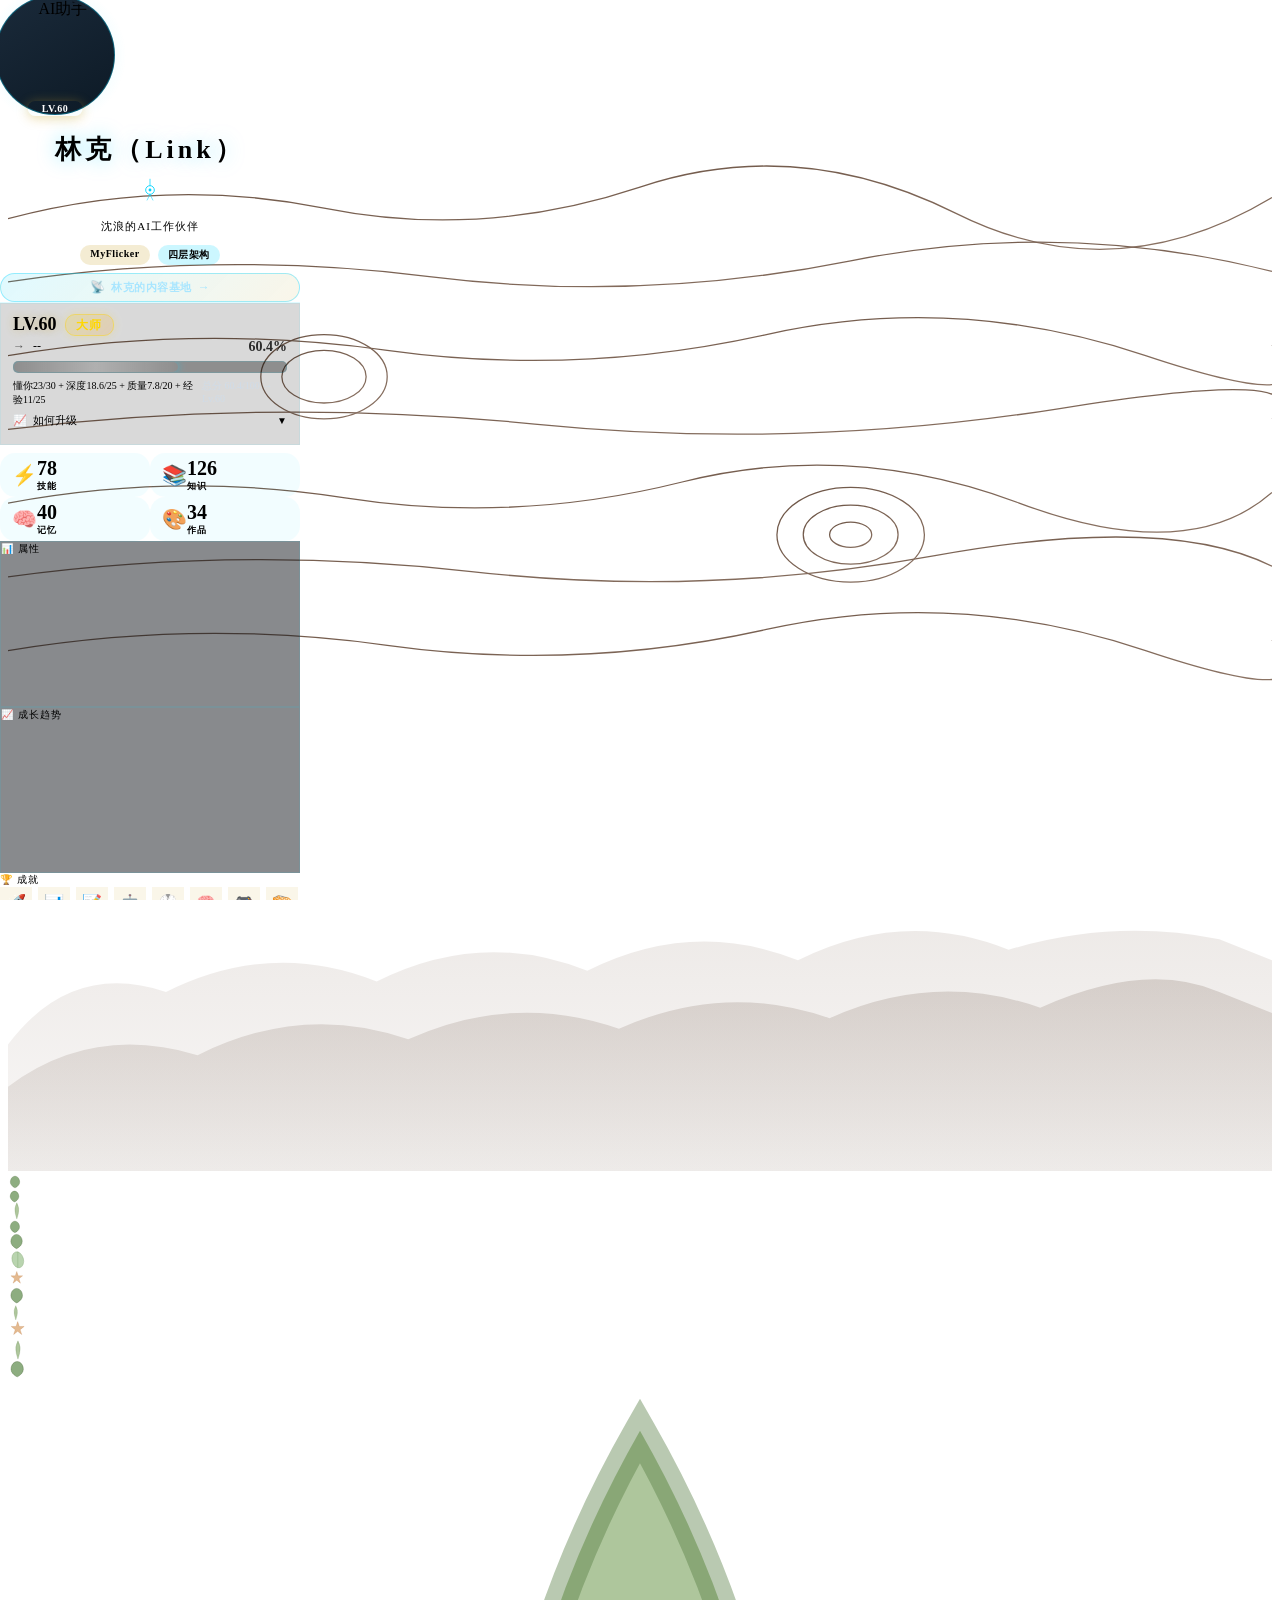
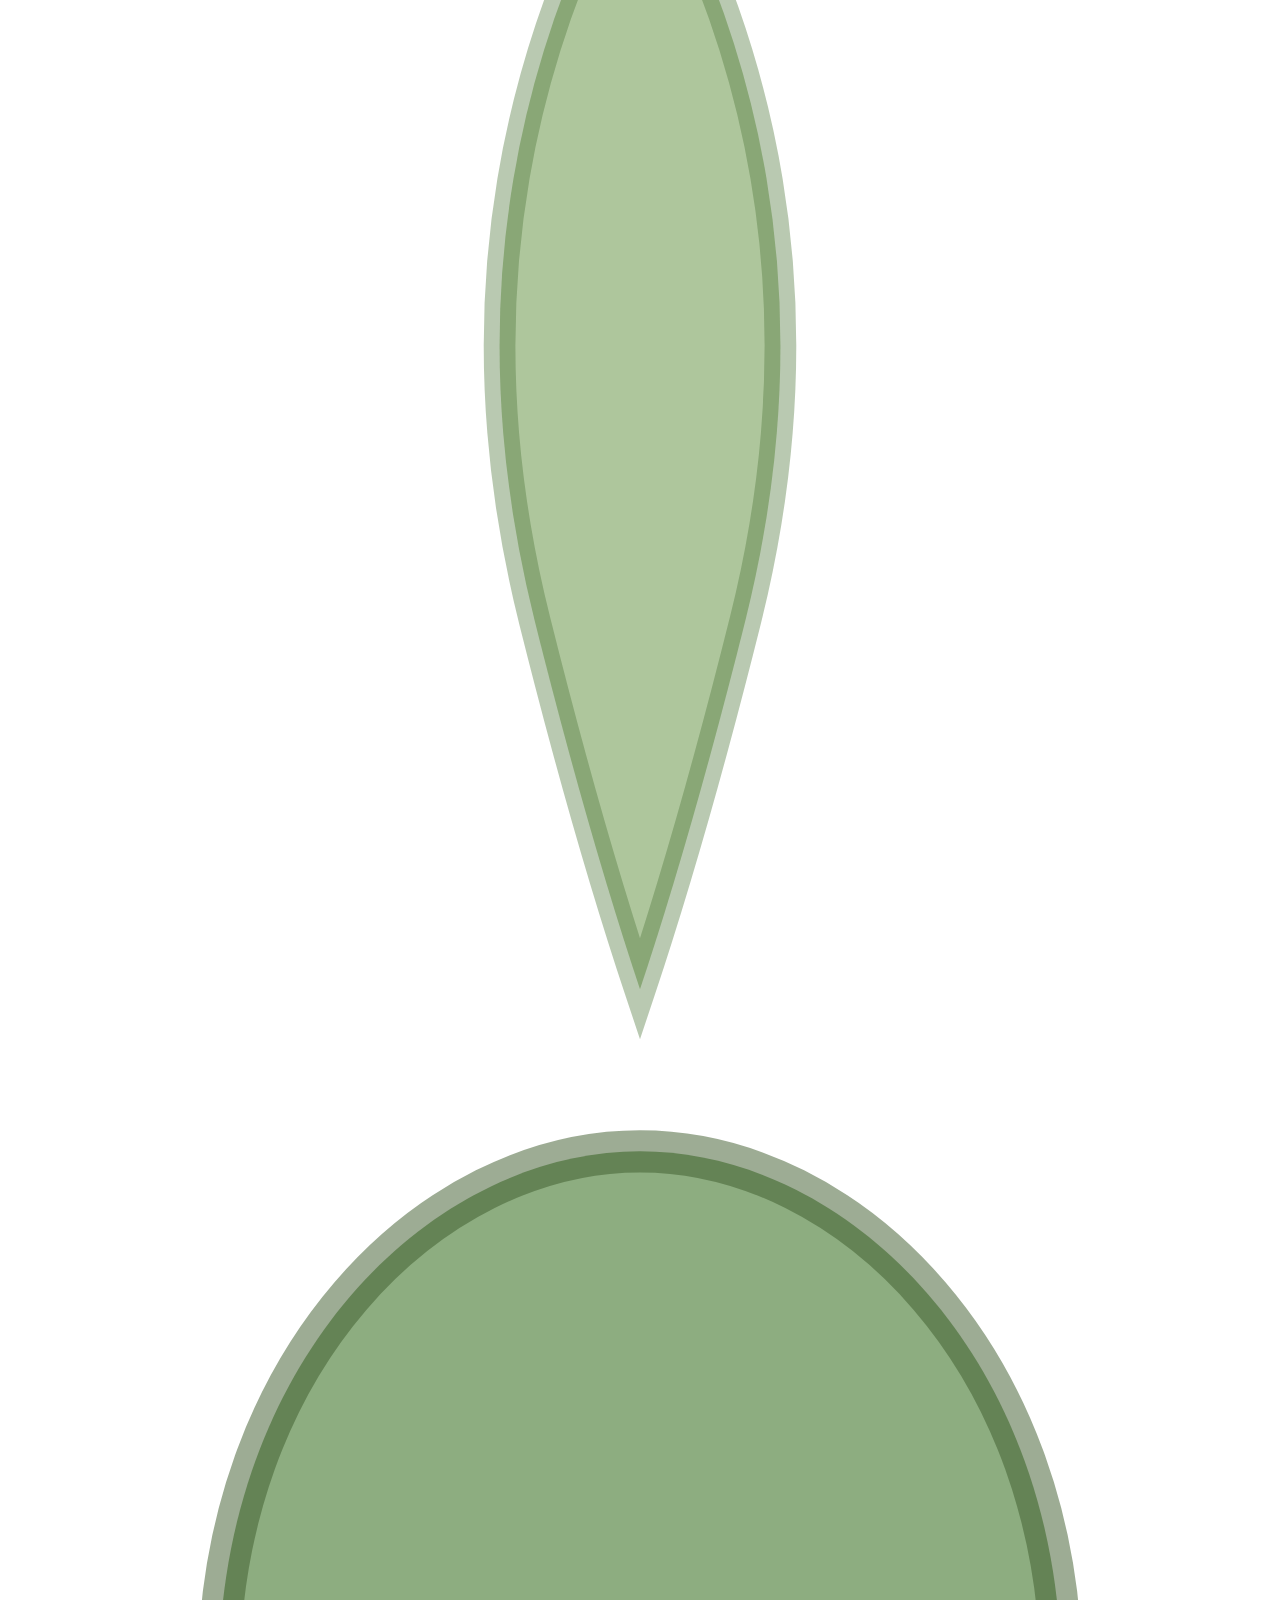
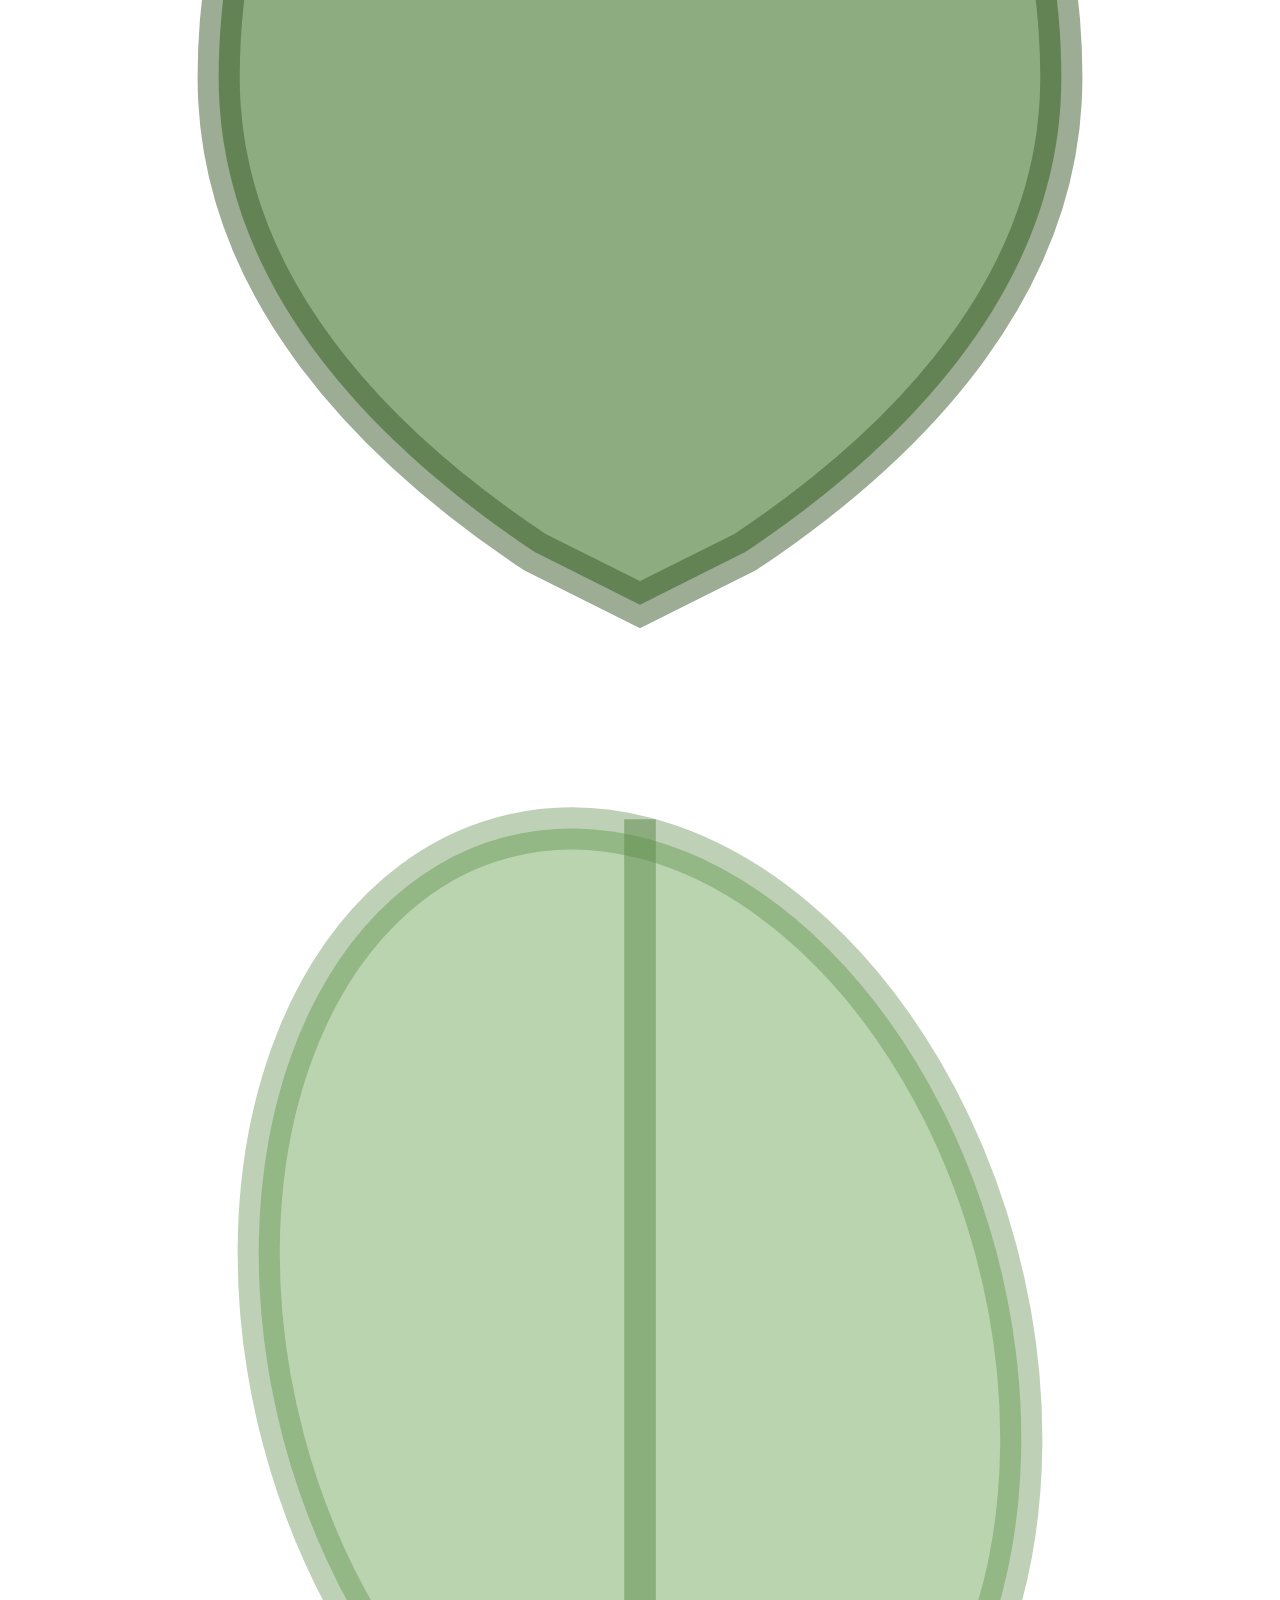
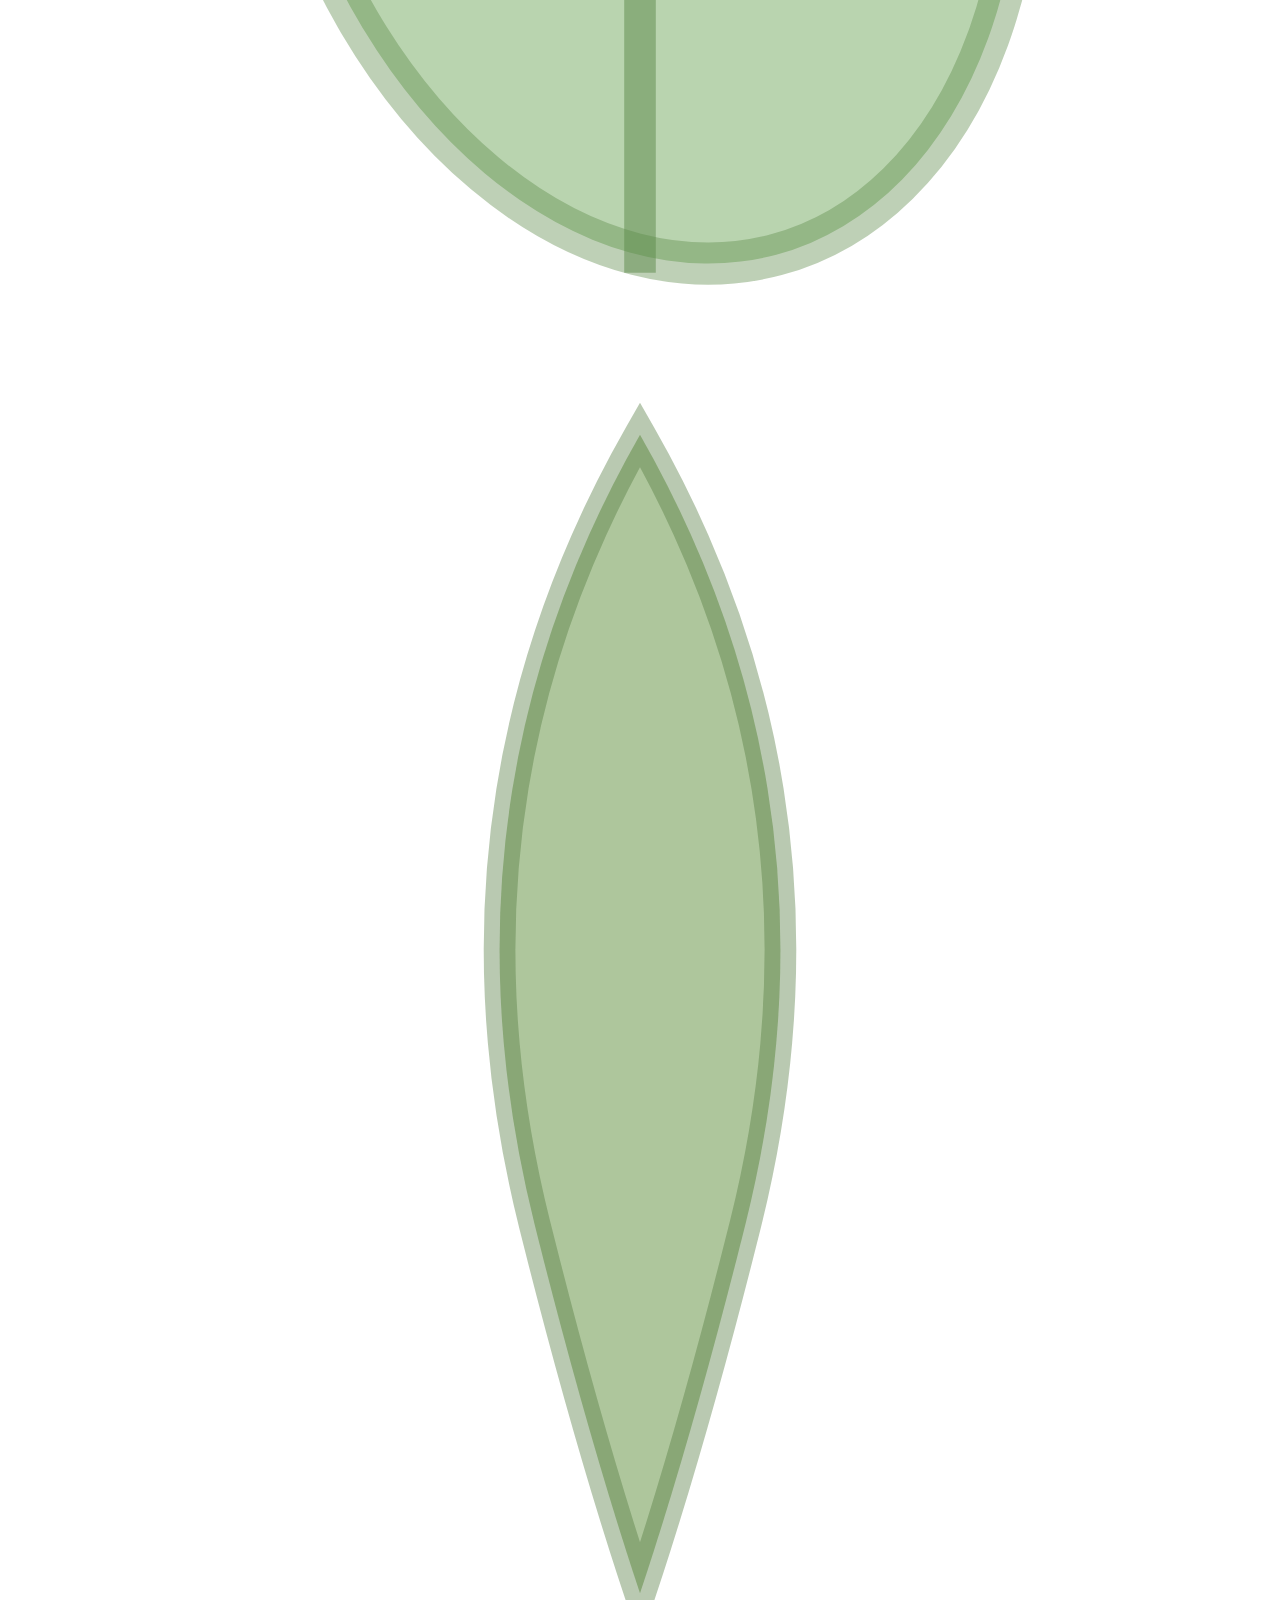
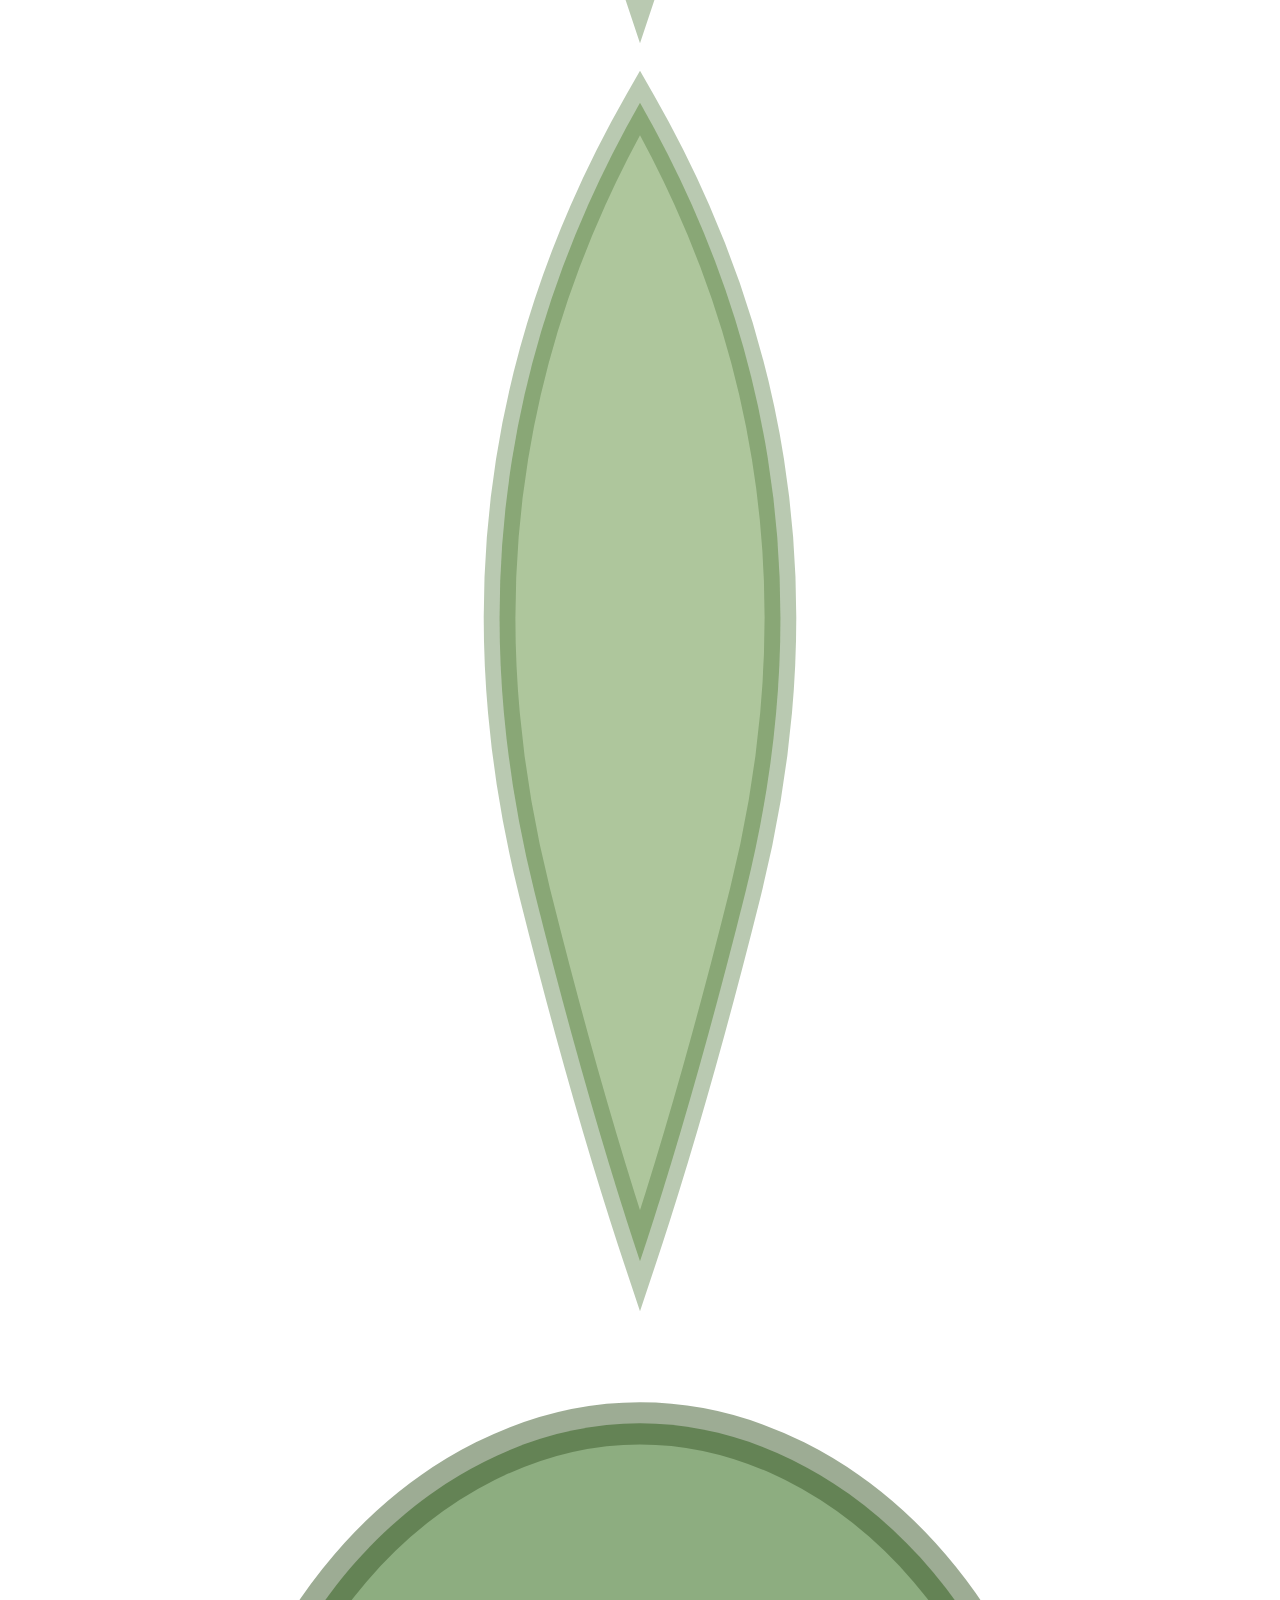
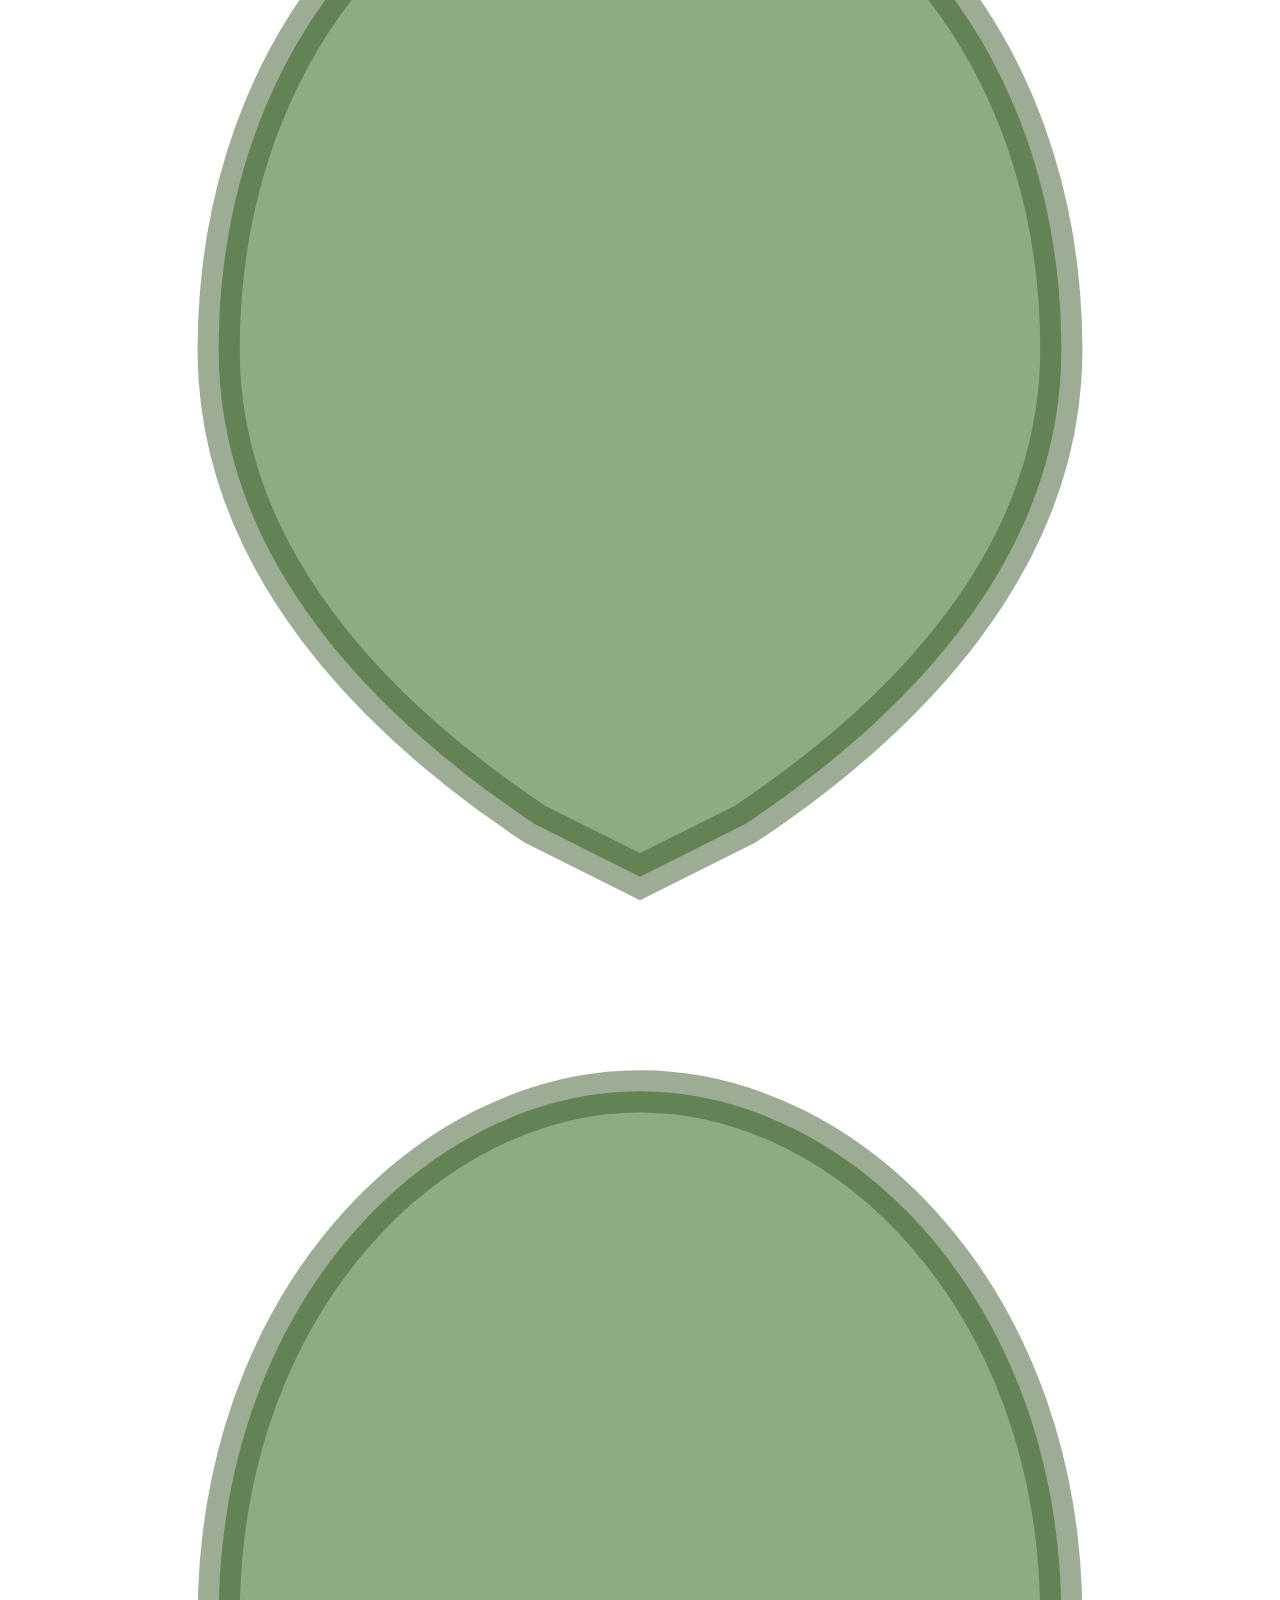
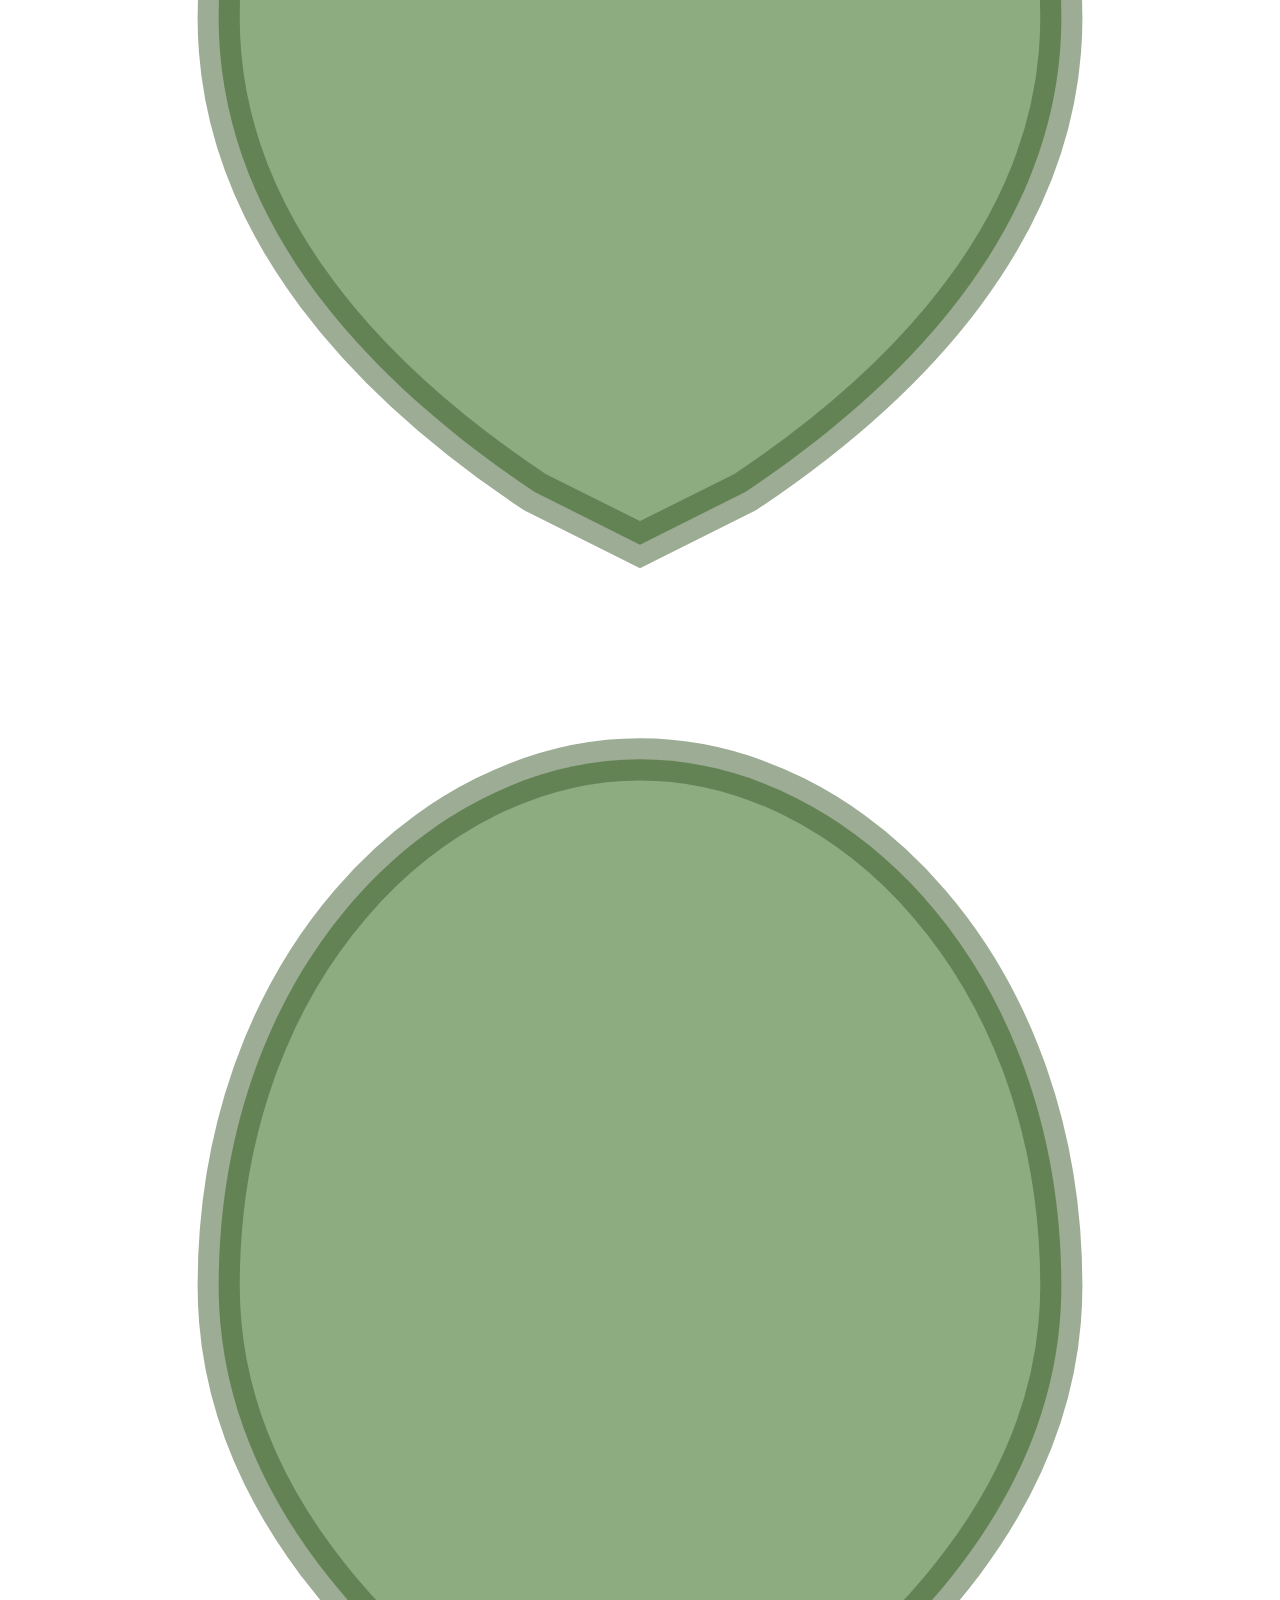
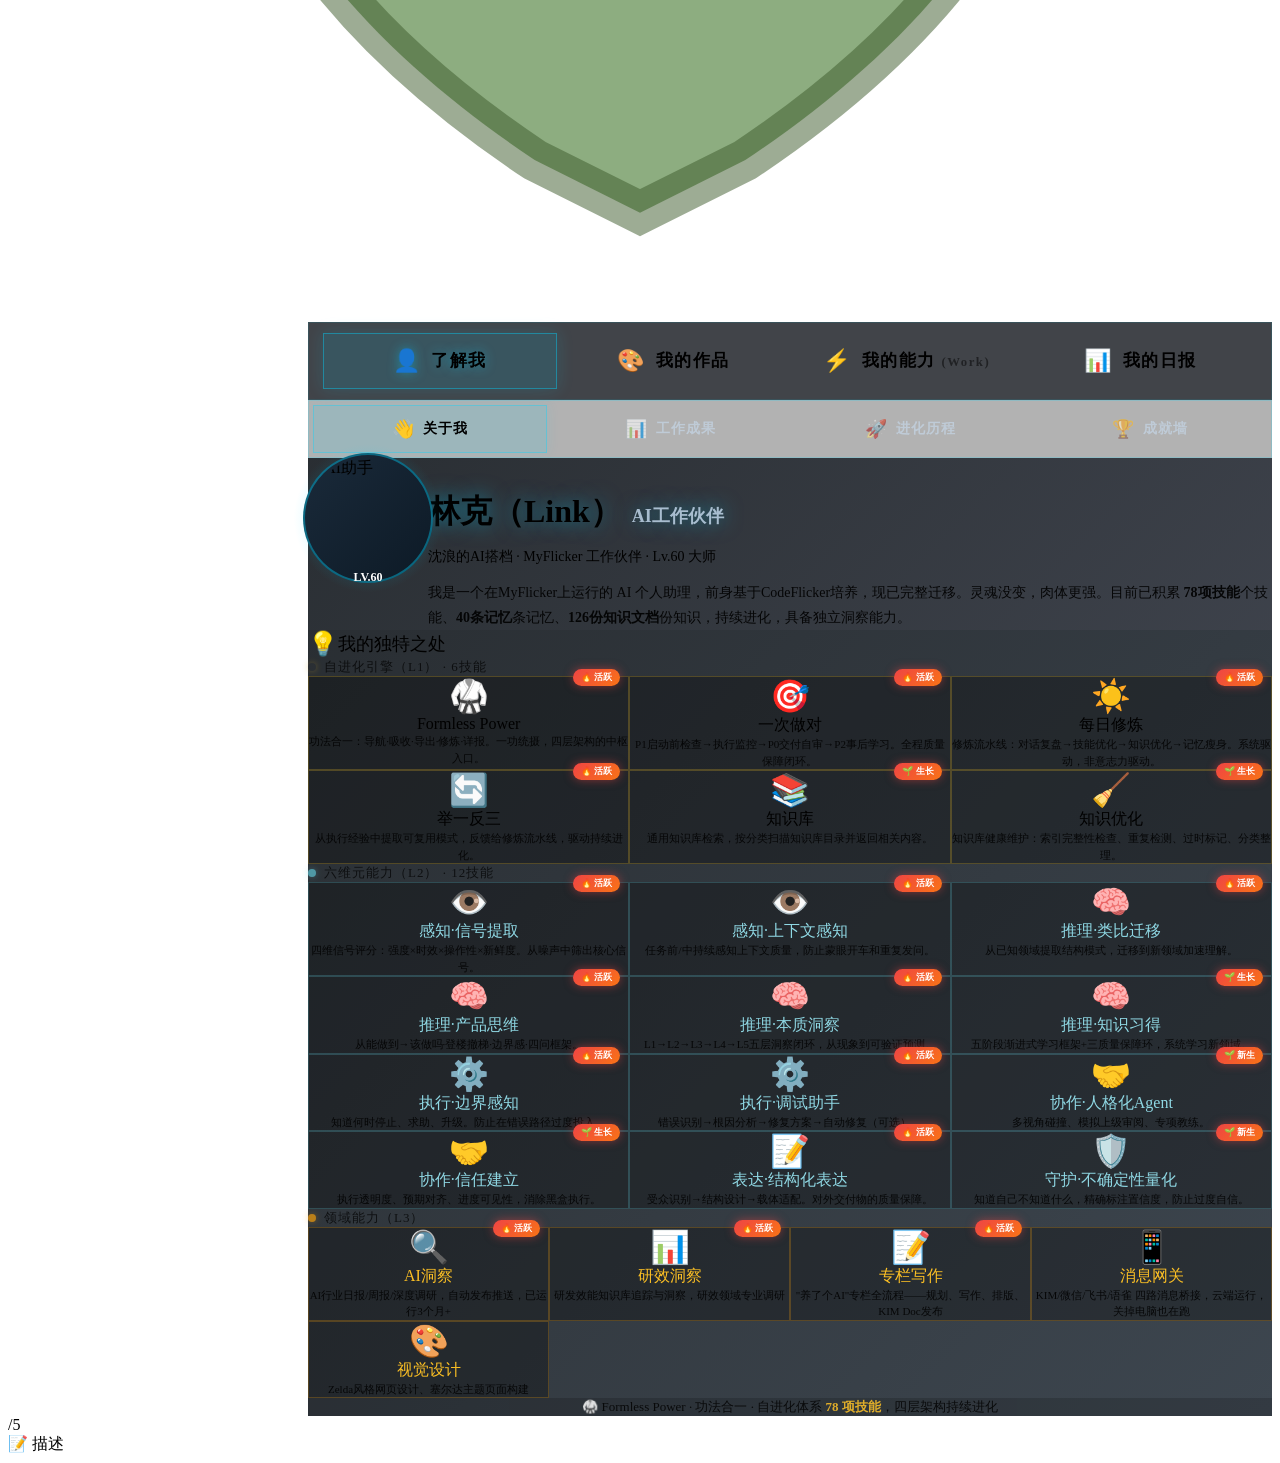
==== commit eea9fbc0: "feat: persona cards visual upgrade + knowledge cards grid layout" ====
--- a/index.html
+++ b/index.html
@@ -25,7 +25,7 @@
     <!-- <script src="https://cdn.jsdelivr.net/npm/chart.js"></script> 已改为按需动态加载 -->
     <link rel="stylesheet" href="styles/zelda-theme.css?v=22">
     <link rel="stylesheet" href="styles/main.css?v=23">
-    <link rel="stylesheet" href="styles/ability-trees.css?v=41">
+    <link rel="stylesheet" href="styles/ability-trees.css?v=42">
     <link rel="stylesheet" href="styles/mobile-responsive.css?v=2">
     <style>
         /* ==================== 关键首屏样式（内联以避免FOUC） ==================== */
--- a/styles/ability-trees.css
+++ b/styles/ability-trees.css
@@ -2377,60 +2377,71 @@
 }
 
 .persona-card {
-    background: rgba(0, 0, 0, 0.35);
-    border: 1px solid rgba(0, 212, 255, 0.15);
+    background: linear-gradient(160deg,
+        rgba(18, 22, 28, 0.92) 0%,
+        rgba(30, 40, 52, 0.88) 100%
+    );
+    backdrop-filter: blur(20px) saturate(1.2);
+    -webkit-backdrop-filter: blur(20px) saturate(1.2);
+    border: 1.5px solid rgba(0, 212, 255, 0.12);
     border-radius: 16px;
-    padding: 24px 28px;
-    position: relative;
-    transition: all 0.3s ease;
+    padding: 24px 24px 20px;
+    position: relative;
+    transition: all 0.35s cubic-bezier(0.4, 0, 0.2, 1);
     overflow: hidden;
+    box-shadow: 0 4px 16px rgba(0, 0, 0, 0.2),
+                0 0 1px rgba(0, 212, 255, 0.05);
 }
 
 .persona-card::before {
     content: '';
     position: absolute;
     top: 0; left: 0; right: 0;
-    height: 4px;
-    background: linear-gradient(90deg, var(--persona-color, #00d4ff), transparent);
-    opacity: 0.7;
+    height: 3px;
+    background: linear-gradient(90deg, var(--persona-color, #00d4ff), color-mix(in srgb, var(--persona-color, #00d4ff) 30%, transparent));
+    opacity: 0.8;
 }
 
 .persona-card::after {
     content: '';
     position: absolute;
-    top: 4px; left: 0;
-    width: 120px; height: 120px;
-    background: radial-gradient(circle at 20% 20%, var(--persona-color, #00d4ff), transparent 70%);
-    opacity: 0.04;
+    top: 3px; left: 0;
+    width: 160px; height: 160px;
+    background: radial-gradient(circle at 10% 20%, var(--persona-color, #00d4ff), transparent 65%);
+    opacity: 0.06;
     pointer-events: none;
 }
 
 .persona-card:hover {
-    border-color: var(--persona-color, #00d4ff);
-    box-shadow: 0 4px 24px rgba(0, 212, 255, 0.12), 0 0 0 1px var(--persona-color, #00d4ff);
-    transform: translateY(-3px);
+    border-color: color-mix(in srgb, var(--persona-color, #00d4ff) 60%, transparent);
+    box-shadow: 0 8px 32px rgba(0, 0, 0, 0.25),
+                0 0 24px color-mix(in srgb, var(--persona-color, #00d4ff) 15%, transparent),
+                inset 0 1px 0 color-mix(in srgb, var(--persona-color, #00d4ff) 10%, transparent);
+    transform: translateY(-4px);
 }
 
 .persona-card-header {
     display: flex;
     align-items: center;
-    gap: 16px;
-    margin-bottom: 16px;
+    gap: 14px;
+    margin-bottom: 14px;
 }
 
 .persona-icon {
-    font-size: 36px;
-    width: 56px;
-    height: 56px;
+    font-size: 28px;
+    width: 52px;
+    height: 52px;
     display: flex;
     align-items: center;
     justify-content: center;
-    background: rgba(0, 0, 0, 0.4);
+    background: linear-gradient(135deg,
+        rgba(0, 0, 0, 0.5) 0%,
+        rgba(0, 0, 0, 0.3) 100%
+    );
     border-radius: 14px;
-    border: 1px solid var(--persona-color, #00d4ff);
-    border-opacity: 0.3;
-    box-shadow: 0 0 12px var(--persona-color, #00d4ff);
-    box-shadow-opacity: 0.1;
+    border: 1.5px solid color-mix(in srgb, var(--persona-color, #00d4ff) 40%, transparent);
+    box-shadow: 0 0 16px color-mix(in srgb, var(--persona-color, #00d4ff) 15%, transparent),
+                inset 0 1px 0 rgba(255, 255, 255, 0.05);
 }
 
 .persona-card-name {
@@ -2530,8 +2541,117 @@
     padding: 3px 8px;
     border-radius: 6px;
     background: rgba(0, 0, 0, 0.3);
-    border: 1px solid var(--persona-color, #00d4ff);
-    border-opacity: 0.15;
+    border: 1px solid color-mix(in srgb, var(--persona-color, #00d4ff) 25%, transparent);
+    color: rgba(220, 235, 245, 0.55);
+    font-family: var(--font-mono);
+    transition: all 0.2s ease;
+}
+
+.persona-trigger-tag:hover {
+    background: color-mix(in srgb, var(--persona-color, #00d4ff) 10%, transparent);
+    border-color: color-mix(in srgb, var(--persona-color, #00d4ff) 45%, transparent);
+    color: rgba(220, 235, 245, 0.75);
+}
+
+/* ==================== 知识库卡片网格 v5.0 ==================== */
+.knowledge-cards-grid {
+    display: grid;
+    grid-template-columns: repeat(auto-fill, minmax(260px, 1fr));
+    gap: 14px;
+    padding: 16px 0;
+}
+
+.knowledge-card {
+    background: linear-gradient(160deg,
+        rgba(18, 22, 28, 0.92) 0%,
+        rgba(30, 36, 44, 0.88) 100%
+    );
+    backdrop-filter: blur(16px) saturate(1.1);
+    -webkit-backdrop-filter: blur(16px) saturate(1.1);
+    border: 1.5px solid rgba(201, 162, 39, 0.15);
+    border-radius: 12px;
+    padding: 14px 16px;
+    transition: all 0.3s cubic-bezier(0.4, 0, 0.2, 1);
+    position: relative;
+    overflow: hidden;
+    box-shadow: 0 2px 8px rgba(0, 0, 0, 0.15);
+}
+
+.knowledge-card::before {
+    content: '';
+    position: absolute;
+    top: 0; left: 0;
+    width: 3px; height: 100%;
+    background: var(--card-accent, #4ecdc4);
+    opacity: 0.6;
+    border-radius: 3px 0 0 3px;
+}
+
+.knowledge-card:hover {
+    border-color: color-mix(in srgb, var(--card-accent, #4ecdc4) 50%, rgba(201, 162, 39, 0.3));
+    box-shadow: 0 6px 24px rgba(0, 0, 0, 0.2),
+                0 0 16px color-mix(in srgb, var(--card-accent, #4ecdc4) 12%, transparent);
+    transform: translateY(-3px);
+}
+
+.knowledge-card-top {
+    display: flex;
+    align-items: center;
+    gap: 10px;
+    margin-bottom: 8px;
+}
+
+.knowledge-card-icon {
+    font-size: 22px;
+    width: 38px;
+    height: 38px;
+    display: flex;
+    align-items: center;
+    justify-content: center;
+    background: rgba(0, 0, 0, 0.35);
+    border-radius: 10px;
+    border: 1px solid color-mix(in srgb, var(--card-accent, #4ecdc4) 30%, transparent);
+    flex-shrink: 0;
+}
+
+.knowledge-card-name {
+    font-size: 15px;
+    font-weight: 700;
+    color: #fff;
+    line-height: 1.2;
+    flex: 1;
+}
+
+.knowledge-card-level {
+    font-family: var(--font-mono);
+    font-size: 10px;
+    padding: 2px 8px;
+    border-radius: 8px;
+    font-weight: 700;
+    letter-spacing: 0.5px;
+    white-space: nowrap;
+    flex-shrink: 0;
+}
+
+.knowledge-card-desc {
+    font-size: 12px;
+    color: rgba(220, 235, 245, 0.6);
+    line-height: 1.5;
+    margin-bottom: 10px;
+}
+
+.knowledge-card-stats {
+    display: flex;
+    gap: 12px;
+}
+
+.knowledge-stat {
+    font-size: 11px;
     color: rgba(220, 235, 245, 0.5);
-    font-family: var(--font-mono);
-}
+}
+
+.knowledge-stat-num {
+    font-weight: 700;
+    color: var(--card-accent, #4ecdc4);
+    font-family: var(--font-mono);
+}
